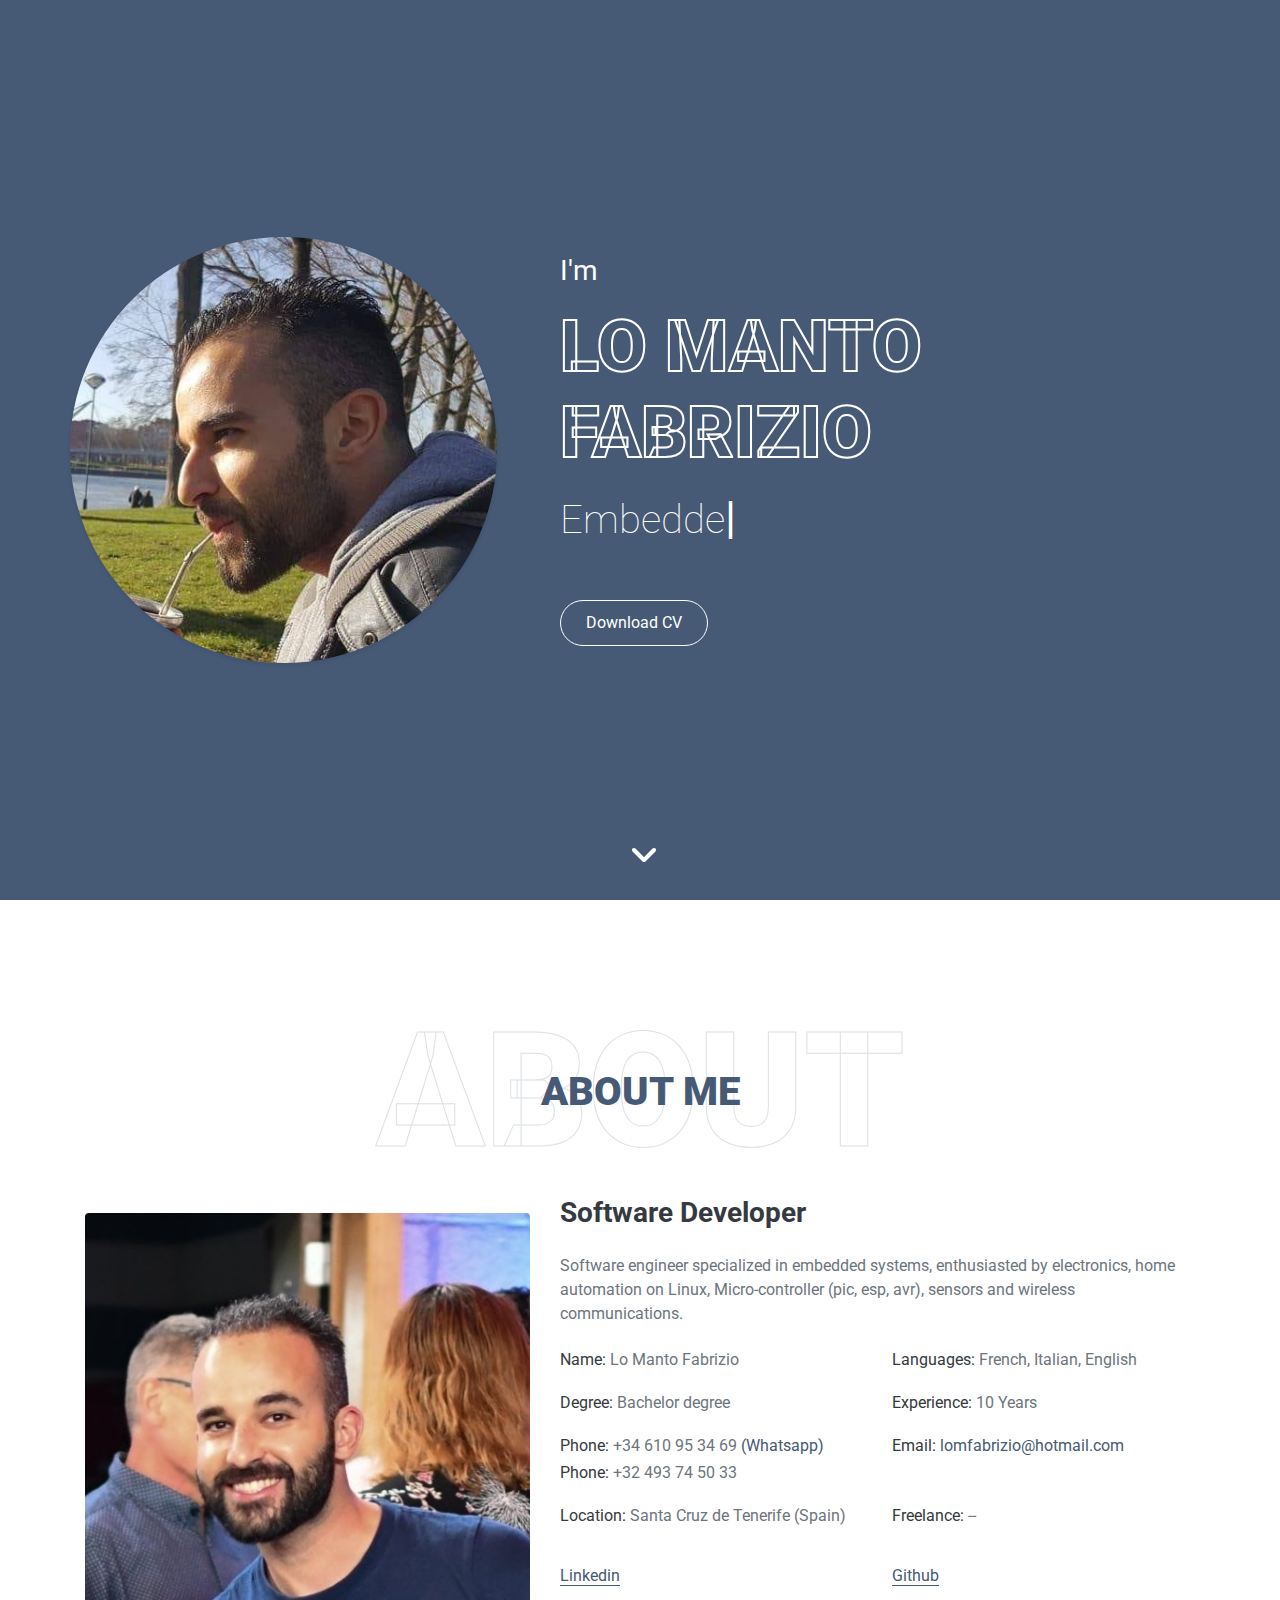
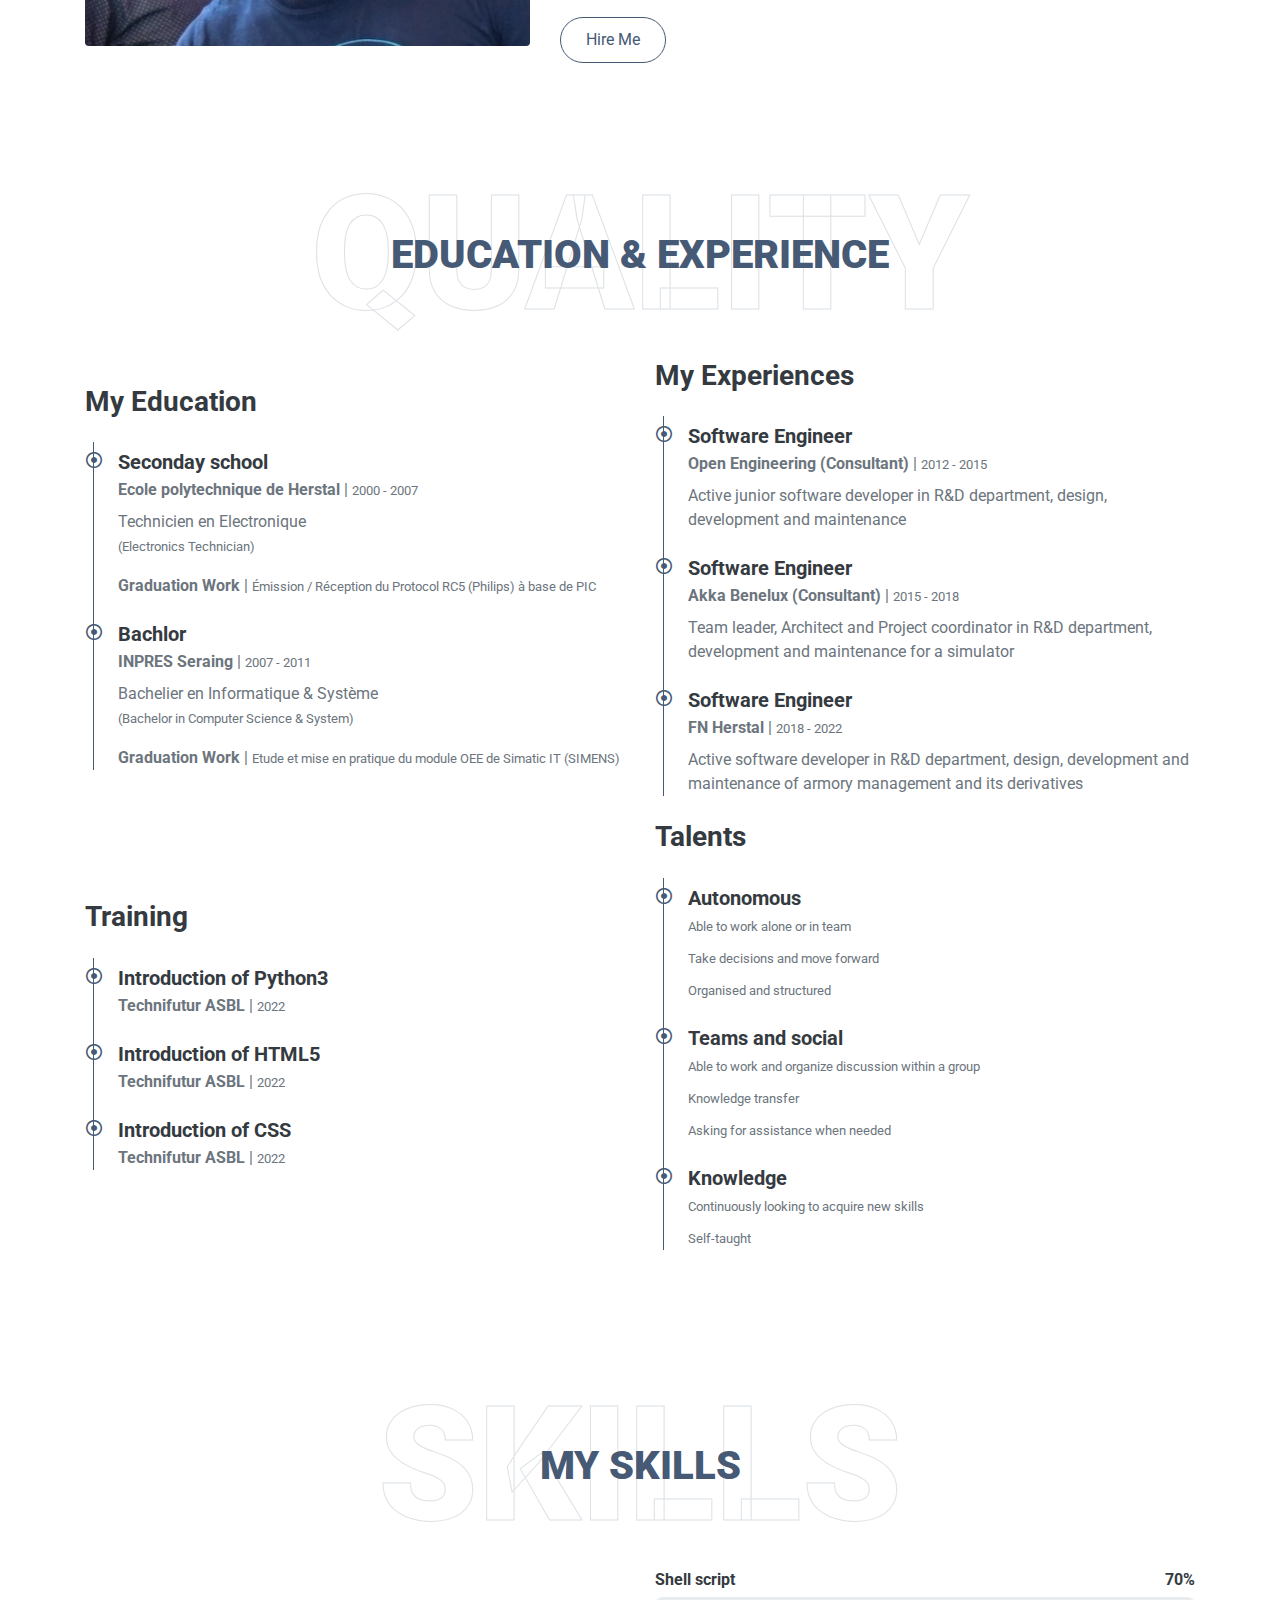
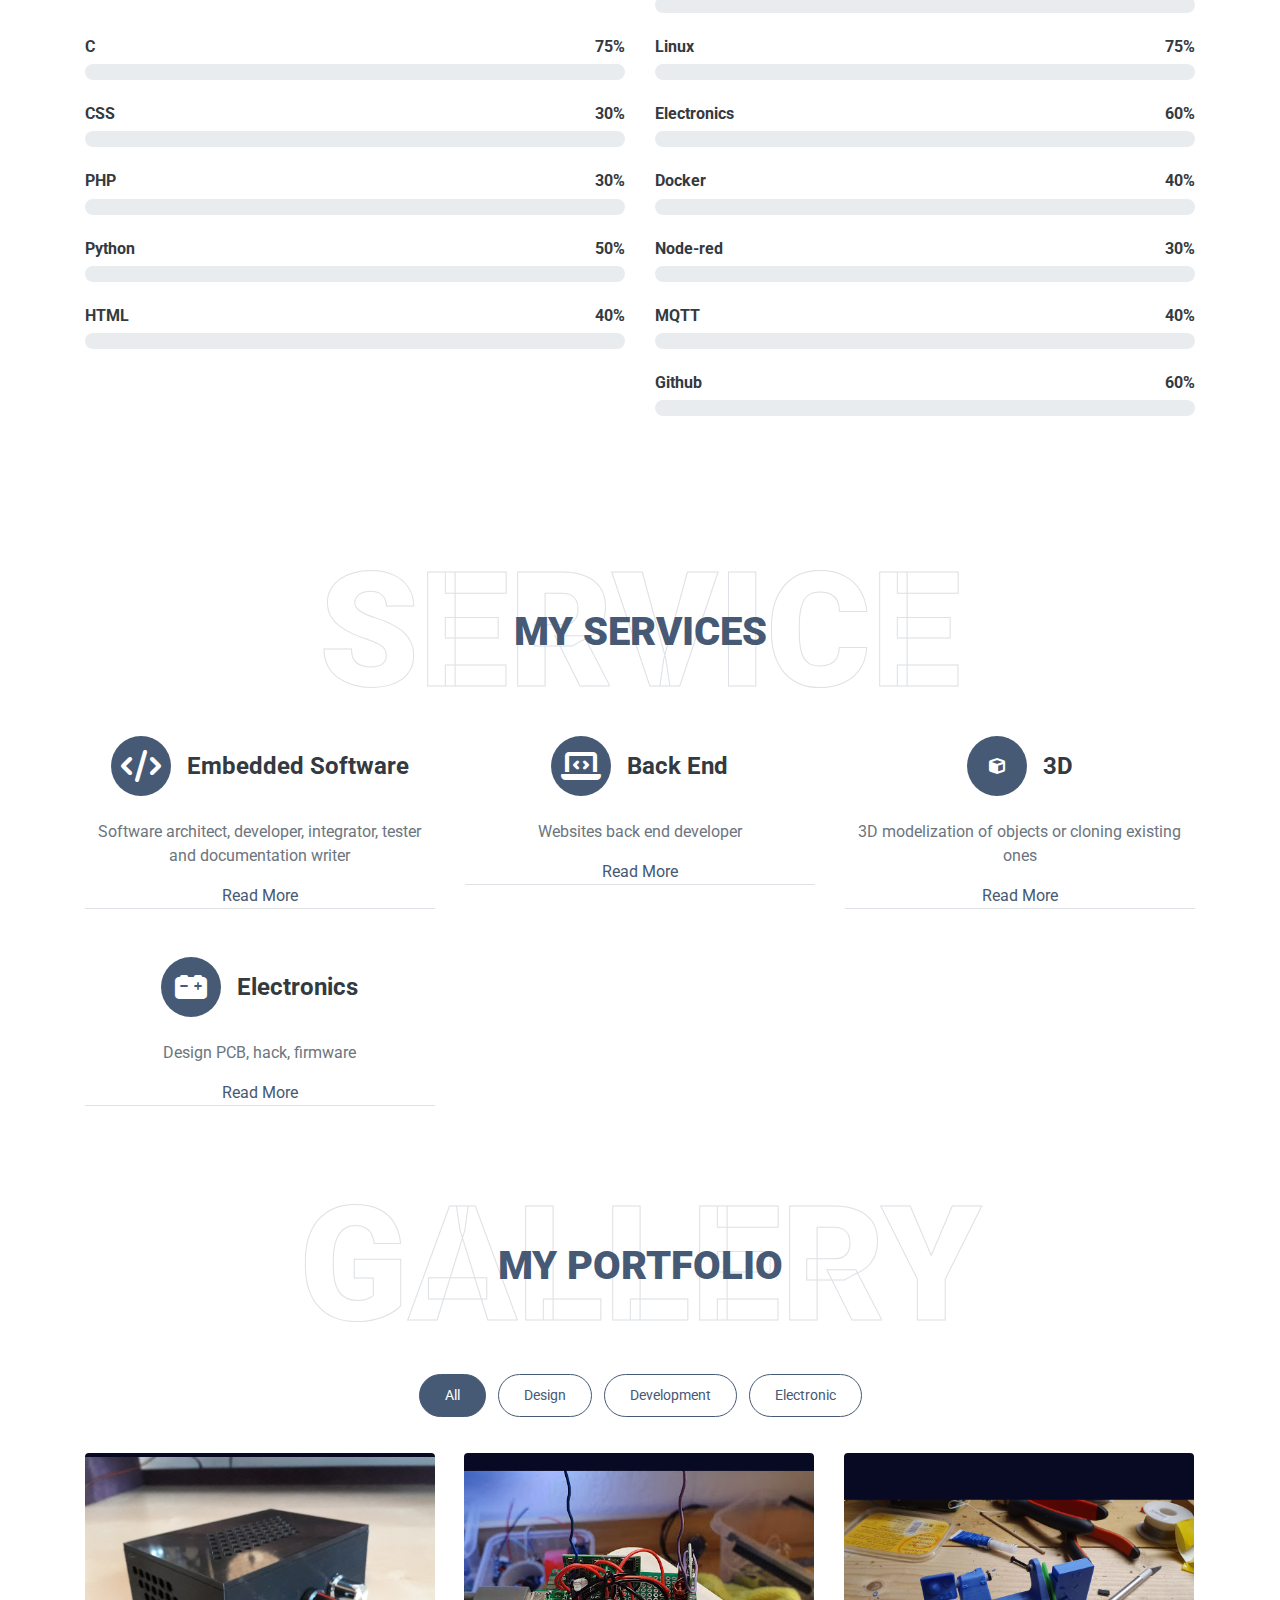
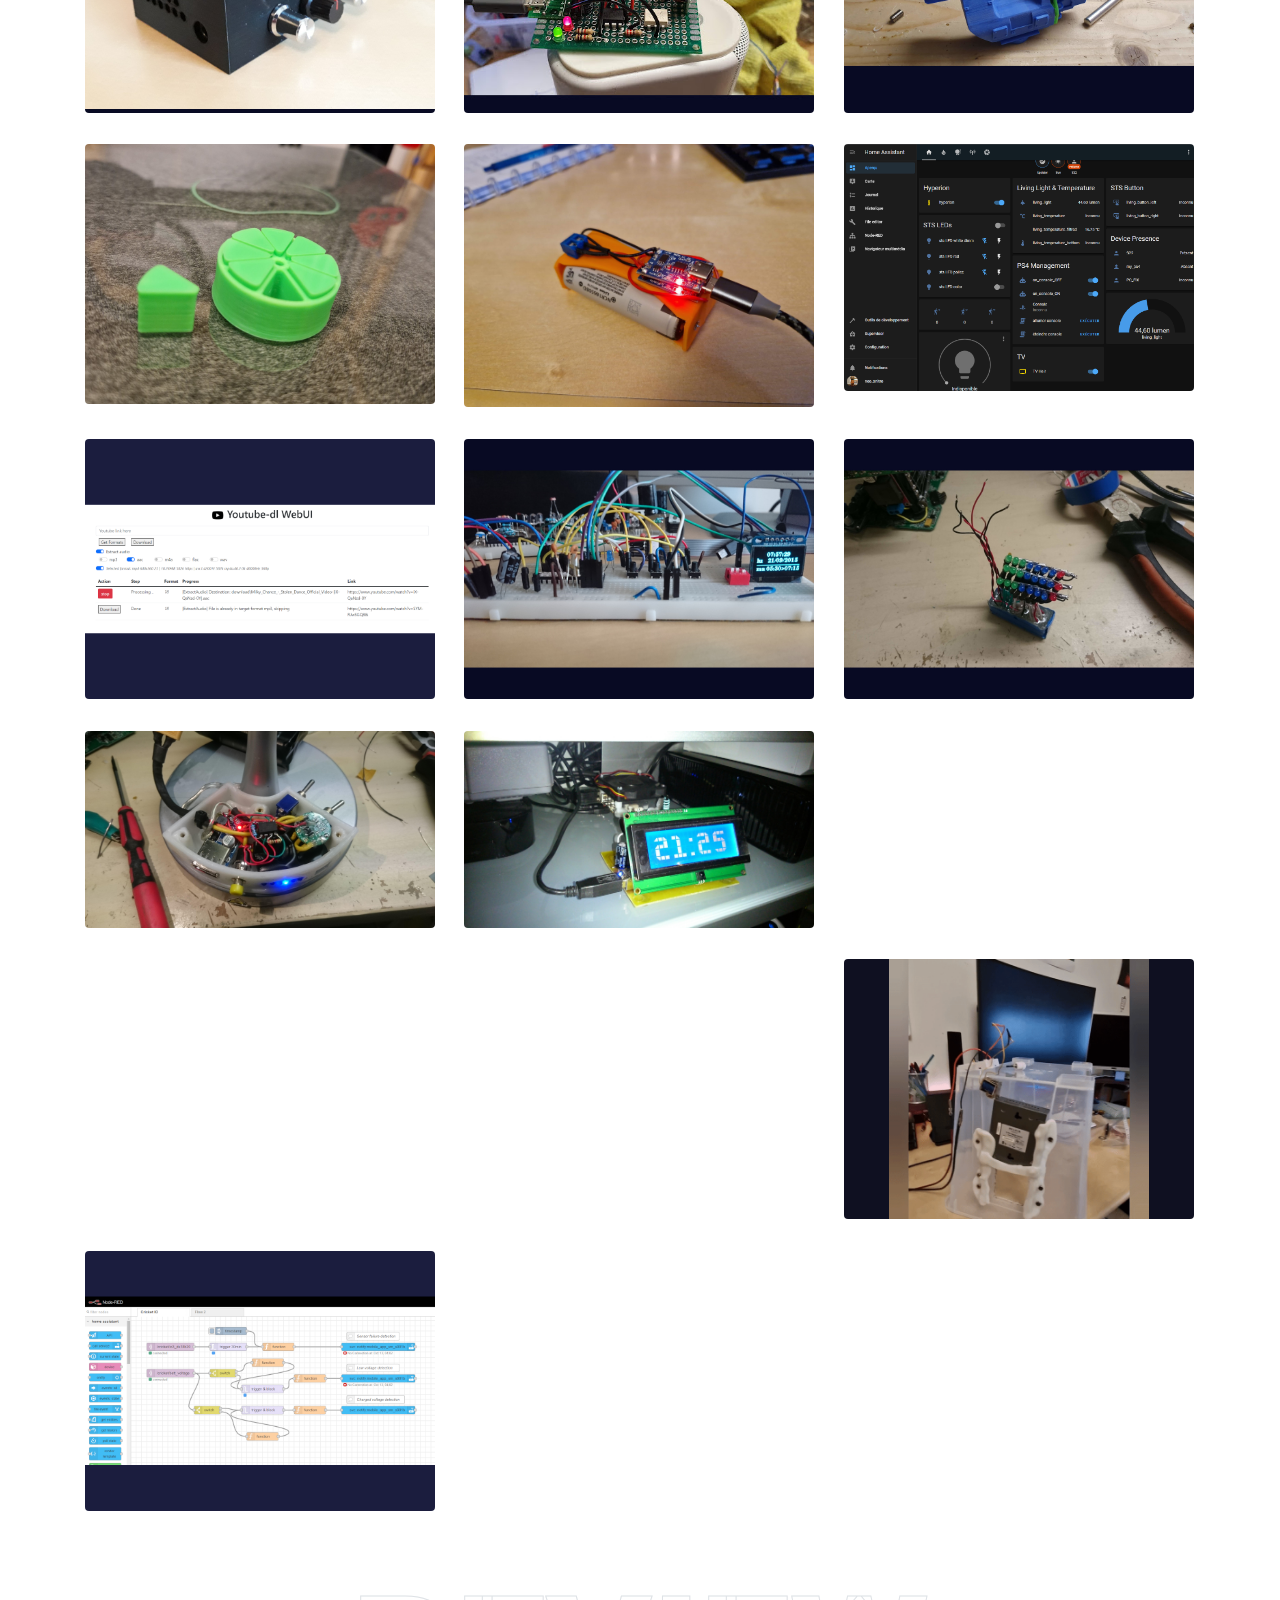
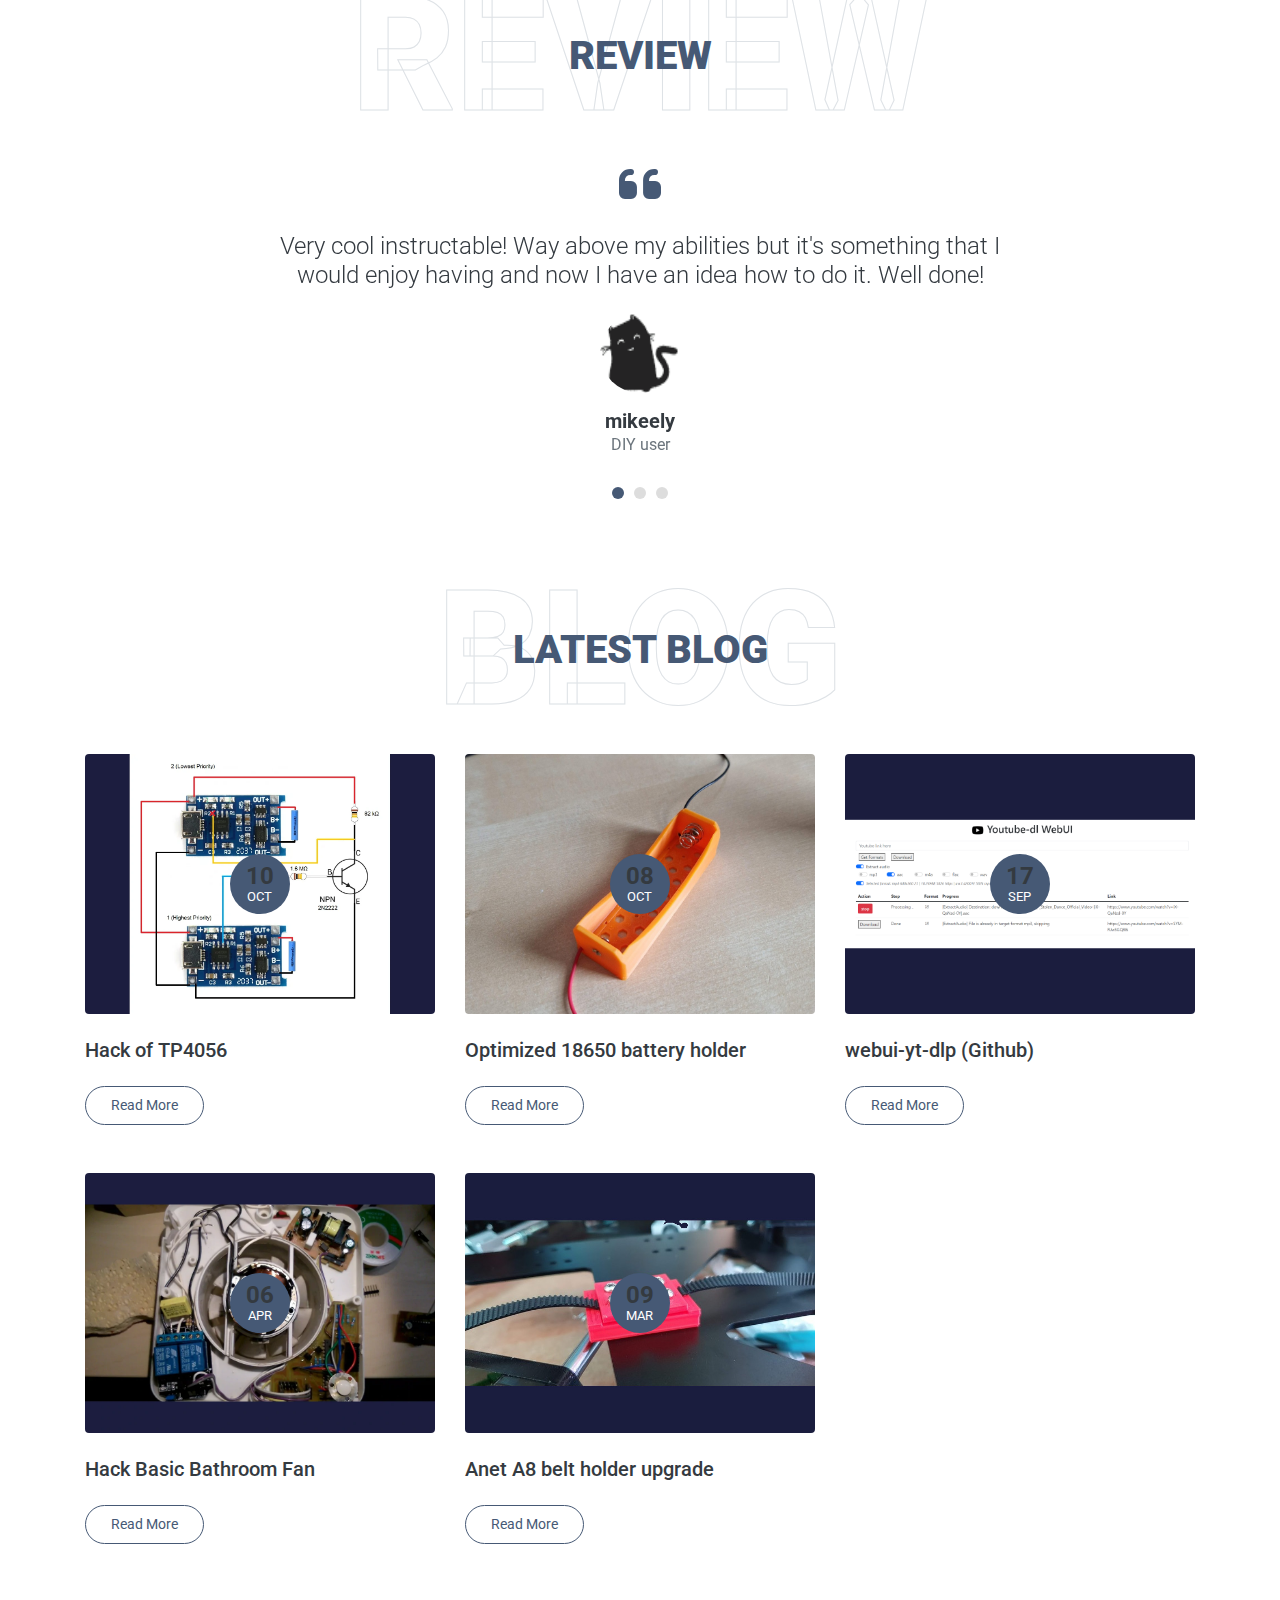
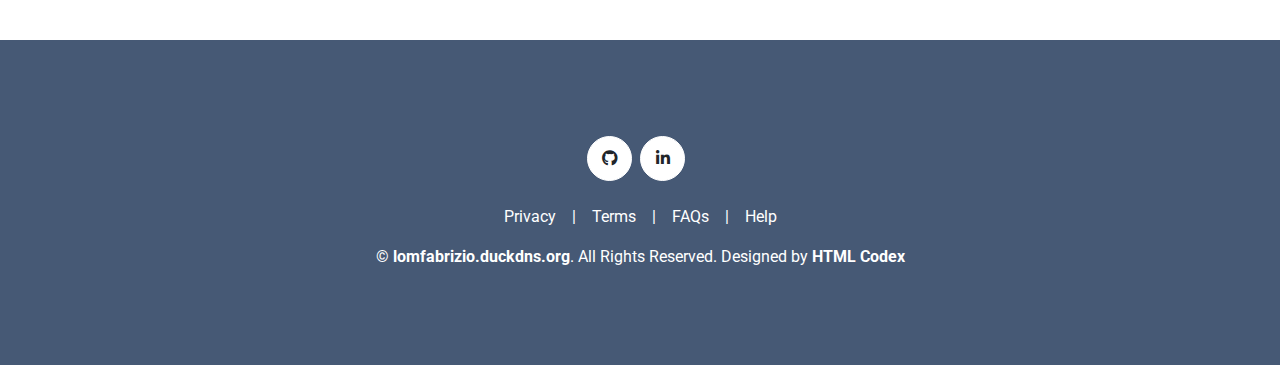
==== index.html @ 3b6d80f3 "first commit" ====
<!DOCTYPE html>
<html lang="en">

<head>
    <meta charset="utf-8">
    <title>Portfolio LMF</title>
    <meta content="width=device-width, initial-scale=1.0" name="viewport">
    <meta content="Lo Manto Fabrizio Portfolio" name="keywords">
    <meta content="Lo Manto Fabrizio Portfolio" name="description">

    <!-- Favicon -->
    <link href="img/favicon.ico" rel="icon">

    <!-- Google Web Fonts -->
    <link rel="preconnect" href="https://fonts.gstatic.com">
    <link href="https://fonts.googleapis.com/css2?family=Roboto:wght@300;400;500;700;900&display=swap" rel="stylesheet"> 

    <!-- Font Awesome -->
    <link href="https://cdnjs.cloudflare.com/ajax/libs/font-awesome/6.2.0/css/all.min.css" rel="stylesheet">

    <!-- Libraries Stylesheet -->
    <link href="lib/owlcarousel/assets/owl.carousel.min.css" rel="stylesheet">
    <link href="lib/lightbox/css/lightbox.min.css" rel="stylesheet">

    <!-- Customized Bootstrap Stylesheet -->
    <link href="css/style.css" rel="stylesheet">
</head>

<body data-spy="scroll" data-target=".navbar" data-offset="51">
    <!-- Navbar Start -->
    <nav class="navbar fixed-top shadow-sm navbar-expand-lg bg-light navbar-light py-3 py-lg-0 px-lg-5">
        <a href="index.html" class="navbar-brand ml-lg-3">
		
			<h1 class="m-0 display-5"><img src="img/icons8-profile-48.png"></h1>
<!--            <h1 class="m-0 display-5"><span class="text-primary">Free</span>Folio</h1>    -->

        </a>
        <button type="button" class="navbar-toggler" data-toggle="collapse" data-target="#navbarCollapse">
            <span class="navbar-toggler-icon"></span>
        </button>
        <div class="collapse navbar-collapse px-lg-3" id="navbarCollapse">
            <div class="navbar-nav m-auto py-0">
                <a href="#home" class="nav-item nav-link active">Home</a>
                <a href="#about" class="nav-item nav-link">About</a>
                <a href="#qualification" class="nav-item nav-link">Quality</a>
                <a href="#skill" class="nav-item nav-link">Skill</a>
                <a href="#service" class="nav-item nav-link">Service</a>
                <a href="#portfolio" class="nav-item nav-link">Portfolio</a>
                <a href="#testimonial" class="nav-item nav-link">Review</a>
                <a href="#blog" class="nav-item nav-link">Blog</a>
    <!--            <a href="#contact" class="nav-item nav-link">Contact</a> -->
            </div>
            <a href="mailto:lomfabrizio@hotmail.com?subject=I want to hire you for an amazing job :)" class="btn btn-outline-primary d-none d-lg-block">Hire Me</a>
        </div>
    </nav>
    <!-- Navbar End -->


    <!-- Video Modal Start -->
    <div class="modal fade" id="videoModal" tabindex="-1" role="dialog" aria-labelledby="exampleModalLabel" aria-hidden="true">
        <div class="modal-dialog" role="document">
            <div class="modal-content">
                <div class="modal-body">
                    <button type="button" class="close" data-dismiss="modal" aria-label="Close">
                        <span aria-hidden="true">&times;</span>
                    </button>        
                    <!-- 16:9 aspect ratio -->
                    <div class="embed-responsive embed-responsive-16by9">
                        <iframe class="embed-responsive-item" src="" id="video"  allowscriptaccess="always" allow="autoplay"></iframe>
                    </div>
                </div>
            </div>
        </div>
    </div>
    <!-- Video Modal End -->


    <!-- Header Start -->
    <div class="container-fluid bg-primary d-flex align-items-center mb-5 py-5" id="home" style="min-height: 100vh;">
        <div class="container">
            <div class="row align-items-center">
                <div class="col-lg-5 px-5 pl-lg-0 pb-5 pb-lg-0">
                    <img class="img-fluid w-100 rounded-circle shadow-sm" src="img/profile.jpg" alt="">
                </div>
                <div class="col-lg-7 text-center text-lg-left">
                    <h3 class="text-white font-weight-normal mb-3">I'm</h3>
                    <h1 class="display-3 text-uppercase text-primary mb-2" style="-webkit-text-stroke: 2px #ffffff;">Lo Manto Fabrizio</h1>
                    <h1 class="typed-text-output d-inline font-weight-lighter text-white"></h1>
                    <div class="typed-text d-none">Embedded Software Developer, Back End Developer, Geek</div>
                    <div class="d-flex align-items-center justify-content-center justify-content-lg-start pt-5">
                        <a href="doc/cv_EN_2023_jav.pdf" download class="btn btn-outline-light mr-5">Download CV</a>
                        <!--<button type="button" class="btn-play" data-toggle="modal"
                            data-src="https://www.youtube.com/watch?v=dQw4w9WgXcQ" data-target="#videoModal">
                            <span></span>
                        </button>
                        <h5 class="font-weight-normal text-white m-0 ml-4 d-none d-sm-block">Play Video</h5>
                    -->
                    </div>

                </div>
            </div>
        </div>
    </div>
    <!-- Header End -->


    
        
            
		
	

    <!-- About Start -->
    <div class="container-fluid py-5" id="about">
        <div class="container">
            <div class="position-relative d-flex align-items-center justify-content-center">
                <h1 class="display-1 text-uppercase text-white" style="-webkit-text-stroke: 1px #dee2e6;">About</h1>
                <h1 class="position-absolute text-uppercase text-primary">About Me</h1>
            </div>
            <div class="row align-items-center">
                <div class="col-lg-5 pb-4 pb-lg-0">
                    <img class="img-fluid rounded w-100" src="img/about.jpg" alt="">
                </div>
                <div class="col-lg-7">
                    <h3 class="mb-4">Software Developer</h3>
                    <p>Software engineer specialized in embedded systems, enthusiasted by electronics, home automation on Linux,
						Micro-controller (pic, esp, avr), sensors and wireless communications.</p>
                    <div class="row mb-3">
                        <div class="col-sm-6 py-2"><h6>Name: <span class="text-secondary">Lo Manto Fabrizio</span></h6></div>
                        <!--<div class="col-sm-6 py-2"><h6>Birthday: <span class="text-secondary">9 November 1986</span></h6></div>-->
                        <div class="col-sm-6 py-2"><h6>Languages: <span class="text-secondary">French, Italian, English</span></h6></div>
                        <div class="col-sm-6 py-2"><h6>Degree: <span class="text-secondary">Bachelor degree</span></h6></div>
                        <div class="col-sm-6 py-2"><h6>Experience: <span class="text-secondary">10 Years</span></h6></div>
                        <div class="col-sm-6 py-2"><h6>Phone: <span class="text-secondary">+34 610 95 34 69 
							<a class="text-decoration-none" target="_blank" href="https://wa.me/+34610953469"> (Whatsapp)</a>
																											</span></h6>
						<h6>Phone: <span class="text-secondary">+32 493 74 50 33</span></h6></div>
                        <div class="col-sm-6 py-2"><h6>Email: <span class="text-secondary"><a href="mailto:lomfabrizio@hotmail.com?subject=I want to hire you for an amazing job :)" >lomfabrizio@hotmail.com</a></span></h6></div>
                        <div class="col-sm-6 py-2"><h6>Location: <span class="text-secondary">Santa Cruz de Tenerife (Spain)</span></h6></div>
                        <div class="col-sm-6 py-2"><h6>Freelance: <span class="text-secondary">--</span></h6></div>
                    </div>
                    <div class="row mb-3">

                        <div class="col-sm-6 py-2"><h6><a class="border-bottom border-primary text-decoration-none" href="https://www.linkedin.com/in/fabrizio-lo-manto-958267a5">Linkedin</a> <span class="text-secondary"></span></h6></div>
                        <div class="col-sm-6 py-2"><h6><a class="border-bottom border-primary text-decoration-none" href="https://github.com/neoxnitro/">Github</a> <span class="text-secondary"></span></h6></div>


                    </div>
                    <a href="mailto:lomfabrizio@hotmail.com?subject=I want to hire you for an amazing job :)" class="btn btn-outline-primary mr-4">Hire Me</a>
                    <!--<a href="" class="btn btn-outline-primary">Learn More</a>-->
                </div>
            </div>
        </div>
    </div>
    <!-- About End -->


    <!-- Qualification Start -->
    <div class="container-fluid py-5" id="qualification">
        <div class="container">
            <div class="position-relative d-flex align-items-center justify-content-center">
                <h1 class="display-1 text-uppercase text-white" style="-webkit-text-stroke: 1px #dee2e6;">Quality</h1>
                <h1 class="position-absolute text-uppercase text-primary">Education & Experience</h1>
            </div>
			<div class="row align-items-center">
				<div class="col-lg-6">
					<h3 class="mb-4">My Education</h3>
					<div class="border-left border-primary pt-2 pl-4 ml-2">
						<div class="position-relative mb-4">
							<i class="far fa-dot-circle text-primary position-absolute" style="top: 2px; left: -32px;"></i>
							<h5 class="font-weight-bold mb-1">Seconday school</h5>
							<p class="mb-2"><strong>Ecole polytechnique de Herstal</strong> | <small>2000 - 2007</small></p>
							<p>Technicien en Electronique
								<br> <small>   (Electronics Technician)</small>
							<p class="mb-2"><strong>Graduation Work</strong> | <small>Émission / Réception du Protocol RC5 (Philips) à base de PIC</small></p>
						</div>
						<div class="position-relative mb-4">
							<i class="far fa-dot-circle text-primary position-absolute" style="top: 2px; left: -32px;"></i>
							<h5 class="font-weight-bold mb-1">Bachlor</h5>
							<p class="mb-2"><strong>INPRES Seraing</strong> | <small>2007 - 2011</small></p>
							<p> Bachelier en Informatique & Système<br> <small>   (Bachelor in Computer Science & System)</small>
							<p class="mb-2"><strong>Graduation Work</strong> | <small>Etude et mise en pratique du module OEE de Simatic IT (SIMENS)</small></p>
						</div>
						
					</div>
				</div>
				<div class="col-lg-6">
					<h3 class="mb-4">My Experiences</h3>
					<div class="border-left border-primary pt-2 pl-4 ml-2">
						
						<div class="position-relative mb-4">
							<i class="far fa-dot-circle text-primary position-absolute" style="top: 2px; left: -32px;"></i>
							<h5 class="font-weight-bold mb-1">Software Engineer</h5>
							<p class="mb-2"><strong>Open Engineering (Consultant)</strong> | <small>2012 - 2015</small></p>
							<p>Active junior software developer in R&D department, design, development and maintenance</p>
						</div>
						<div class="position-relative mb-4">
							<i class="far fa-dot-circle text-primary position-absolute" style="top: 2px; left: -32px;"></i>
							<h5 class="font-weight-bold mb-1">Software Engineer</h5>
							<p class="mb-2"><strong>Akka Benelux (Consultant)</strong> | <small>2015 - 2018</small></p>
							<p>Team leader, Architect and Project coordinator in R&D department, development and maintenance for a simulator</p>
						</div>
						<div class="position-relative mb-4">
							<i class="far fa-dot-circle text-primary position-absolute" style="top: 2px; left: -32px;"></i>
							<h5 class="font-weight-bold mb-1">Software Engineer</h5>
							<p class="mb-2"><strong>FN Herstal</strong> | <small>2018 - 2022</small></p>
							<p>Active software developer in R&D department, design, development and maintenance of armory management and its derivatives</p>
						</div>
	
					</div>
				</div>

				<div class="col-lg-6">
					<h3 class="mb-4">Training</h3>
					<div class="border-left border-primary pt-2 pl-4 ml-2">
						<div class="position-relative mb-4">
							<i class="far fa-dot-circle text-primary position-absolute" style="top: 2px; left: -32px;"></i>
							<h5 class="font-weight-bold mb-1">Introduction of Python3</h5>
							<p class="mb-2"><strong>Technifutur ASBL</strong> | <small>2022</small></p>
						</div>
					
						<div class="position-relative mb-4">
							<i class="far fa-dot-circle text-primary position-absolute" style="top: 2px; left: -32px;"></i>
							<h5 class="font-weight-bold mb-1">Introduction of HTML5 </h5>
							<p class="mb-2"><strong>Technifutur ASBL</strong> | <small>2022</small></p>
						</div>
					
						<div class="position-relative mb-4">
							<i class="far fa-dot-circle text-primary position-absolute" style="top: 2px; left: -32px;"></i>
							<h5 class="font-weight-bold mb-1">Introduction of CSS</h5>
							<p class="mb-2"><strong>Technifutur ASBL</strong> | <small>2022</small></p>
						</div>
					</div>
				</div>

				<div class="col-lg-6">
					<h3 class="mb-4">Talents</h3>
					<div class="border-left border-primary pt-2 pl-4 ml-2">
						<div class="position-relative mb-4">
							<i class="far fa-dot-circle text-primary position-absolute" style="top: 2px; left: -32px;"></i>
							<h5 class="font-weight-bold mb-1">Autonomous</h5>
							<p class="mb-2"><small>Able to work alone or in team</small></p>
							<p class="mb-2"><small>Take decisions and move forward</small></p>
							<p class="mb-2"><small>Organised and structured</small></p>
							<p class="mb-2"><small></small></p>
						</div>
					
						<div class="position-relative mb-4">
							<i class="far fa-dot-circle text-primary position-absolute" style="top: 2px; left: -32px;"></i>
							<h5 class="font-weight-bold mb-1">Teams and social</h5>
							<p class="mb-2"><small>Able to work and organize discussion within a group</small></p>
							<p class="mb-2"><small>Knowledge transfer</small></p>
							<p class="mb-2"><small>Asking for assistance when needed</small></p>
						</div>
					
					
						<div class="position-relative mb-4">
							<i class="far fa-dot-circle text-primary position-absolute" style="top: 2px; left: -32px;"></i>
							<h5 class="font-weight-bold mb-1">Knowledge</h5>
							<p class="mb-2"><small>Continuously looking to acquire new skills</small></p>
							<p class="mb-2"><small>Self-taught</small></p>
						</div>
					</div>
				</div>
			</div>
			
		</div>
	</div>
	</div>
    <!-- Qualification End -->


    <!-- Skill Start -->
    <div class="container-fluid py-5" id="skill">
        <div class="container">
            <div class="position-relative d-flex align-items-center justify-content-center">
                <h1 class="display-1 text-uppercase text-white" style="-webkit-text-stroke: 1px #dee2e6;">Skills</h1>
                <h1 class="position-absolute text-uppercase text-primary">My Skills</h1>
            </div>
            <div class="row align-items-center">
                <div class="col-md-6">
                    <div class="skill mb-4">
                        <div class="d-flex justify-content-between">
                            <h6 class="font-weight-bold">C</h6>
                            <h6 class="font-weight-bold">75%</h6>
                        </div>
                        <div class="progress">
                            <div class="progress-bar bg-primary" role="progressbar" aria-valuenow="75" aria-valuemin="0" aria-valuemax="100"></div>
                        </div>
                    </div>
                    <div class="skill mb-4">
                        <div class="d-flex justify-content-between">
                            <h6 class="font-weight-bold">CSS</h6>
                            <h6 class="font-weight-bold">30%</h6>
                        </div>
                        <div class="progress">
                            <div class="progress-bar bg-warning" role="progressbar" aria-valuenow="30" aria-valuemin="0" aria-valuemax="100"></div>
                        </div>
                    </div>
                    <div class="skill mb-4">
                        <div class="d-flex justify-content-between">
                            <h6 class="font-weight-bold">PHP</h6>
                            <h6 class="font-weight-bold">30%</h6>
                        </div>
                        <div class="progress">
                            <div class="progress-bar bg-danger" role="progressbar" aria-valuenow="30" aria-valuemin="0" aria-valuemax="100"></div>
                        </div>
                    </div>



                    <div class="skill mb-4">
                        <div class="d-flex justify-content-between">
                            <h6 class="font-weight-bold">Python</h6>
                            <h6 class="font-weight-bold">50%</h6>
                        </div>
                        <div class="progress">
                            <div class="progress-bar bg-danger" role="progressbar" aria-valuenow="50" aria-valuemin="0" aria-valuemax="100"></div>
                        </div>
                    </div>
                    <div class="skill mb-4">
                        <div class="d-flex justify-content-between">
                            <h6 class="font-weight-bold">HTML</h6>
                            <h6 class="font-weight-bold">40%</h6>
                        </div>
                        <div class="progress">
                            <div class="progress-bar bg-dark" role="progressbar" aria-valuenow="40" aria-valuemin="0" aria-valuemax="100"></div>
                        </div>
                    </div>




                </div>
                <div class="col-md-6">

                    <div class="skill mb-4">
                        <div class="d-flex justify-content-between">
                            <h6 class="font-weight-bold">Shell script</h6>
                            <h6 class="font-weight-bold">70%</h6>
                        </div>
                        <div class="progress">
                            <div class="progress-bar bg-info" role="progressbar" aria-valuenow="70" aria-valuemin="0" aria-valuemax="100"></div>
                        </div>
                    </div>

					<div class="skill mb-4">
                        <div class="d-flex justify-content-between">
                            <h6 class="font-weight-bold">Linux</h6>
                            <h6 class="font-weight-bold">75%</h6>
                        </div>
                        <div class="progress">
                            <div class="progress-bar bg-info" role="progressbar" aria-valuenow="75" aria-valuemin="0" aria-valuemax="100"></div>
                        </div>
                    </div>
					<div class="skill mb-4">
                        <div class="d-flex justify-content-between">
                            <h6 class="font-weight-bold">Electronics</h6>
                            <h6 class="font-weight-bold">60%</h6>
                        </div>
                        <div class="progress">
                            <div class="progress-bar bg-info" role="progressbar" aria-valuenow="70" aria-valuemin="0" aria-valuemax="100"></div>
                        </div>
                    </div>

					<div class="skill mb-4">
                        <div class="d-flex justify-content-between">
                            <h6 class="font-weight-bold">Docker</h6>
                            <h6 class="font-weight-bold">40%</h6>
                        </div>
                        <div class="progress">
                            <div class="progress-bar bg-info" role="progressbar" aria-valuenow="40" aria-valuemin="0" aria-valuemax="100"></div>
                        </div>
                    </div>

                    <div class="skill mb-4">
                        <div class="d-flex justify-content-between">
                            <h6 class="font-weight-bold">Node-red</h6>
                            <h6 class="font-weight-bold">30%</h6>
                        </div>
                        <div class="progress">
                            <div class="progress-bar bg-info" role="progressbar" aria-valuenow="30" aria-valuemin="0" aria-valuemax="100"></div>
                        </div>
                    </div>

                    <div class="skill mb-4">
                        <div class="d-flex justify-content-between">
                            <h6 class="font-weight-bold">MQTT</h6>
                            <h6 class="font-weight-bold">40%</h6>
                        </div>
                        <div class="progress">
                            <div class="progress-bar bg-info" role="progressbar" aria-valuenow="40" aria-valuemin="0" aria-valuemax="100"></div>
                        </div>
                    </div>

                    <div class="skill mb-4">
                        <div class="d-flex justify-content-between">
                            <h6 class="font-weight-bold">Github</h6>
                            <h6 class="font-weight-bold">60%</h6>
                        </div>
                        <div class="progress">
                            <div class="progress-bar bg-info" role="progressbar" aria-valuenow="60" aria-valuemin="0" aria-valuemax="100"></div>
                        </div>
                    </div>


                </div>
            </div>
        </div>
    </div>
    <!-- Skill End -->


    <!-- Services Start -->
    <div class="container-fluid pt-5" id="service">
        <div class="container">
            <div class="position-relative d-flex align-items-center justify-content-center">
                <h1 class="display-1 text-uppercase text-white" style="-webkit-text-stroke: 1px #dee2e6;">Service</h1>
                <h1 class="position-absolute text-uppercase text-primary">My Services</h1>
            </div>
            <div class="row pb-3">
                <div class="col-lg-4 col-md-6 text-center mb-5">
                    <div class="d-flex align-items-center justify-content-center mb-4">
                        <i class="fa fa-2x fa-code service-icon bg-primary text-white mr-3"></i>
                        <h4 class="font-weight-bold m-0">Embedded Software</h4>
                    </div>
                    <p>Software architect, developer, integrator, tester and documentation writer</p>

                    <div class="navbar-nav">
                        <a class="border-bottom  text-decoration-none" href="#blog">Read More</a>
                    </div>
                </div>
                <div class="col-lg-4 col-md-6 text-center mb-5">
                    <div class="d-flex align-items-center justify-content-center mb-4">
                        <i class="fa fa-2x fa-laptop-code service-icon bg-primary text-white mr-3"></i>
                        <h4 class="font-weight-bold m-0">Back End</h4>
                    </div>
                    <p>Websites back end developer</p>
                    <div class="navbar-nav">
                        <a class="border-bottom  text-decoration-none" href="#blog">Read More</a>
                    </div>
                </div>
                <div class="col-lg-4 col-md-6 text-center mb-5">
                    <div class="d-flex align-items-center justify-content-center mb-4">
                        <i class="fa-solid fa-cube service-icon bg-primary text-white mr-3"></i>
                        <h4 class="font-weight-bold m-0">3D</h4>
                    </div>
                    <p>3D modelization of objects or cloning existing ones</p>
                    <div class="navbar-nav">
                        <a class="border-bottom  text-decoration-none" href="#blog">Read More</a>
                    </div>
                </div>


                <div class="col-lg-4 col-md-6 text-center mb-5">
                    <div class="d-flex align-items-center justify-content-center mb-4">
                        <i class="fa-2x fas fa-car-battery service-icon bg-primary text-white mr-3"></i>
                        <h4 class="font-weight-bold m-0">Electronics</h4>
                    </div>
                    <p>Design PCB, hack, firmware</p>
                    <div class="navbar-nav">
                        <a class="border-bottom  text-decoration-none" href="#blog">Read More</a>
                    </div>
                </div>
                
            </div>
        </div>
    </div>
    <!-- Services End -->


    <!-- Portfolio Start -->
    <div class="container-fluid pt-8 pb-3" id="portfolio">
        <div class="container">
            <div class="position-relative d-flex align-items-center justify-content-center">
                <h1 class="display-1 text-uppercase text-white" style="-webkit-text-stroke: 1px #dee2e6;">Gallery</h1>
                <h1 class="position-absolute text-uppercase text-primary">My Portfolio</h1>
            </div>
            <div class="row">
                <div class="col-12 text-center mb-2">
                    <ul class="list-inline mb-4" id="portfolio-flters">
                        <li class="btn btn-sm btn-outline-primary m-1 active"  data-filter="*">All</li>
                        <li class="btn btn-sm btn-outline-primary m-1" data-filter=".3d">Design</li>
                        <li class="btn btn-sm btn-outline-primary m-1" data-filter=".soft">Development</li>
                        <li class="btn btn-sm btn-outline-primary m-1" data-filter=".elec">Electronic</li>
                    </ul>
                </div>
            </div>
            <div class="row portfolio-container">


                <div class="col-lg-4 col-md-6 mb-4 portfolio-item 3d">
                    <div class="position-relative overflow-hidden mb-2">
                        <img class="img-fluid rounded w-100" src="img/3d_1.jpg" alt="">
                        <div class="portfolio-btn bg-primary d-flex align-items-center justify-content-center">
                            <a href="img/3d_1.jpg" data-lightbox="portfolio">
                                <i class="fa fa-plus text-white" style="font-size: 60px;"></i>
                            </a>
                        </div>
                    </div>
                </div>

                <div class="col-lg-4 col-md-6 mb-4 portfolio-item elec soft">
                    <div class="position-relative overflow-hidden mb-2">
                        <img class="img-fluid rounded w-100" src="img/elec_2.jpg" alt="">
                        <div class="portfolio-btn bg-primary d-flex align-items-center justify-content-center">
                            <a href="img/elec_2.jpg" data-lightbox="portfolio">
                                <i class="fa fa-plus text-white" style="font-size: 60px;"></i>
                            </a>
                        </div>
                    </div>
                </div>


                <div class="col-lg-4 col-md-6 mb-4 portfolio-item 3d">
                    <div class="position-relative overflow-hidden mb-2">
                        <img class="img-fluid rounded w-100" src="img/3d_5.jpg" alt="">
                        <div class="portfolio-btn bg-primary d-flex align-items-center justify-content-center">
                            <a href="img/3d_5.jpg" data-lightbox="portfolio">
                                <i class="fa fa-plus text-white" style="font-size: 60px;"></i>
                            </a>
                        </div>
                    </div>
                </div>


                <div class="col-lg-4 col-md-6 mb-4 portfolio-item 3d">
                    <div class="position-relative overflow-hidden mb-2">
                        <img class="img-fluid rounded w-100" src="img/3d_2.jpg" alt="">
                        <div class="portfolio-btn bg-primary d-flex align-items-center justify-content-center">
                            <a href="img/3d_2.jpg" data-lightbox="portfolio">
                                <i class="fa fa-plus text-white" style="font-size: 60px;"></i>
                            </a>
                        </div>
                    </div>
                </div>


                <div class="col-lg-4 col-md-6 mb-4 portfolio-item elec 3d">
                    <div class="position-relative overflow-hidden mb-2">
                        <img class="img-fluid rounded w-100" src="img/elec_1.jpg" alt="">
                        <div class="portfolio-btn bg-primary d-flex align-items-center justify-content-center">
                            <a href="img/elec_1.jpg" data-lightbox="portfolio">
                                <i class="fa fa-plus text-white" style="font-size: 60px;"></i>
                            </a>
                        </div>
                    </div>
                </div>

                <div class="col-lg-4 col-md-6 mb-4 portfolio-item soft">
                    <div class="position-relative overflow-hidden mb-2">
                        <img class="img-fluid rounded w-100" src="img/soft_2.PNG" alt="">
                        <div class="portfolio-btn bg-primary d-flex align-items-center justify-content-center">
                            <a href="img/soft_2.PNG" data-lightbox="portfolio">
                                <i class="fa fa-plus text-white" style="font-size: 60px;"></i>
                            </a>
                        </div>
                    </div>
                </div>

                <div class="col-lg-4 col-md-6 mb-4 portfolio-item soft">
                    <div class="position-relative overflow-hidden mb-2">
                        <img class="img-fluid rounded w-100" src="img/soft_1_.png" alt="">
                        <div class="portfolio-btn bg-primary d-flex align-items-center justify-content-center">
                            <a href="img/soft_1.png" data-lightbox="portfolio">
                                <i class="fa fa-plus text-white" style="font-size: 60px;"></i>
                            </a>
                        </div>
                    </div>
                </div>

                <div class="col-lg-4 col-md-6 mb-4 portfolio-item elec soft">
                    <div class="position-relative overflow-hidden mb-2">
                        <img class="img-fluid rounded w-100" src="img/elec_7_.JPG" alt="">
                        <div class="portfolio-btn bg-primary d-flex align-items-center justify-content-center">
                            <a href="img/elec_7.JPG" data-lightbox="portfolio">
                                <i class="fa fa-plus text-white" style="font-size: 60px;"></i>
                            </a>
                        </div>
                    </div>
                </div>

                <div class="col-lg-4 col-md-6 mb-4 portfolio-item elec soft">
                    <div class="position-relative overflow-hidden mb-2">
                        <img class="img-fluid rounded w-100" src="img/elec_8_.JPG" alt="">
                        <div class="portfolio-btn bg-primary d-flex align-items-center justify-content-center">
                            <a href="img/elec_8.JPG" data-lightbox="portfolio">
                                <i class="fa fa-plus text-white" style="font-size: 60px;"></i>
                            </a>
                        </div>
                    </div>
                </div>

                <div class="col-lg-4 col-md-6 mb-4 portfolio-item elec soft">
                    <div class="position-relative overflow-hidden mb-2">
                        <img class="img-fluid rounded w-100" src="img/elec_3.JPG" alt="">
                        <div class="portfolio-btn bg-primary d-flex align-items-center justify-content-center">
                            <a href="img/elec_3.JPG" data-lightbox="portfolio">
                                <i class="fa fa-plus text-white" style="font-size: 60px;"></i>
                            </a>
                        </div>
                    </div>
                </div>

                <div class="col-lg-4 col-md-6 mb-4 portfolio-item elec soft">
                    <div class="position-relative overflow-hidden mb-2">
                        <img class="img-fluid rounded w-100" src="img/elec_4.JPG" alt="">
                        <div class="portfolio-btn bg-primary d-flex align-items-center justify-content-center">
                            <a href="img/elec_4.JPG" data-lightbox="portfolio">
                                <i class="fa fa-plus text-white" style="font-size: 60px;"></i>
                            </a>
                        </div>
                    </div>
                </div>



                <div class="col-lg-4 col-md-6 mb-4 portfolio-item 3d">
                    <div class="position-relative overflow-hidden mb-2">
                        <img class="img-fluid rounded w-100" src="img/3d_4.gif" alt="">
                        <div class="portfolio-btn bg-primary d-flex align-items-center justify-content-center">
                            <a href="img/3d_4.gif" data-lightbox="portfolio">
                                <i class="fa fa-plus text-white" style="font-size: 60px;"></i>
                            </a>
                        </div>
                    </div>
                </div>

                <div class="col-lg-4 col-md-6 mb-4 portfolio-item elec soft">
                    <div class="position-relative overflow-hidden mb-2">
                        <img class="img-fluid rounded w-100" src="img/elec_6_.gif" alt="">
                        <div class="portfolio-btn bg-primary d-flex align-items-center justify-content-center">
                            <a href="img/elec_6.gif" data-lightbox="portfolio">
                                <i class="fa fa-plus text-white" style="font-size: 60px;"></i>
                            </a>
                        </div>
                    </div>
                </div>

                <div class="col-lg-4 col-md-6 mb-4 portfolio-item elec">
                    <div class="position-relative overflow-hidden mb-2">
                        <img class="img-fluid rounded w-100" src="img/elec_5.gif" alt="">
                        <div class="portfolio-btn bg-primary d-flex align-items-center justify-content-center">
                            <a href="img/elec_5.gif" data-lightbox="portfolio">
                                <i class="fa fa-plus text-white" style="font-size: 60px;"></i>
                            </a>
                        </div>
                    </div>
                </div>

                <div class="col-lg-4 col-md-6 mb-4 portfolio-item elec">
                    <div class="position-relative overflow-hidden mb-2">
                        <img class="img-fluid rounded w-100" src="img/elec_7_.gif" alt="">
                        <div class="portfolio-btn bg-primary d-flex align-items-center justify-content-center">
                            <a href="img/elec_7.gif" data-lightbox="portfolio">
                                <i class="fa fa-plus text-white" style="font-size: 60px;"></i>
                            </a>
                        </div>
                    </div>
                </div>

                <div class="col-lg-4 col-md-6 mb-4 portfolio-item soft">
                    <div class="position-relative overflow-hidden mb-2">
                        <img class="img-fluid rounded w-100" src="img/node_red_cricker.PNG" alt="">
                        <div class="portfolio-btn bg-primary d-flex align-items-center justify-content-center">
                            <a href="img/node_red_cricker.PNG" data-lightbox="portfolio">
                                <i class="fa fa-plus text-white" style="font-size: 60px;"></i>
                            </a>
                        </div>
                    </div>
                </div>


            </div>
        </div>
    </div>
    <!-- Portfolio End -->


    <!-- Testimonial Start -->
    <div class="container-fluid py-8" id="testimonial">
        <div class="container">
            <div class="position-relative d-flex align-items-center justify-content-center">
                <h1 class="display-1 text-uppercase text-white" style="-webkit-text-stroke: 1px #dee2e6;">Review</h1>
                <h1 class="position-absolute text-uppercase text-primary">Review</h1>
            </div>
            <div class="row justify-content-center">
                <div class="col-lg-8">
                    <div class="owl-carousel testimonial-carousel">
                        <div class="text-center">
                            <i class="fa fa-3x fa-quote-left text-primary mb-4"></i>
                            <h4 class="font-weight-light mb-4">Very cool instructable! Way above my abilities but it's something that I would enjoy having and now I have an idea how to do it. Well done!</h4>
                            <img class="img-fluid rounded-circle mx-auto mb-3" src="img/loadcat.gif" style="width: 80px; height: 80px;">
                            <h5 class="font-weight-bold m-0">mikeely</h5>
                            <span>DIY user</span>
                        </div>
                        <div class="text-center">
                            <i class="fa fa-3x fa-quote-left text-primary mb-4"></i>
                            <h4 class="font-weight-light mb-4">This is awesome! I love simplifying my life with things like this.</h4>
                            <img class="img-fluid rounded-circle mx-auto mb-3" src="img/loadcat.gif" style="width: 80px; height: 80px;">
                            <h5 class="font-weight-bold m-0">tomatoskins</h5>
                            <span>DIY user</span>
                        </div>
                        <div class="text-center">
                            <i class="fa fa-3x fa-quote-left text-primary mb-4"></i>
                            <h4 class="font-weight-light mb-4">Great project and documentation! Love the led status light.</h4>
                            <img class="img-fluid rounded-circle mx-auto mb-3" src="img/loadcat.gif" style="width: 80px; height: 80px;">
                            <h5 class="font-weight-bold m-0">RoboPandaPDX </h5>
                            <span>DIY user</span>
                        </div>
                    </div>
                </div>
            </div>
        </div>
    </div>
    <!-- Testimonial End -->


    <!-- Blog Start -->
    <div class="container-fluid pt-5" id="blog">
        <div class="container">
            <div class="position-relative d-flex align-items-center justify-content-center">
                <h1 class="display-1 text-uppercase text-white" style="-webkit-text-stroke: 1px #dee2e6;">Blog</h1>
                <h1 class="position-absolute text-uppercase text-primary">Latest Blog</h1>
            </div>
            <div class="row">
                <div class="col-lg-4 mb-5">
                    <div class="position-relative mb-4">
                        <img class="img-fluid rounded w-100" src="img/FPHXWRXL91CWWHE.webp" alt="">
                        <div class="blog-date">
                            <h4 class="font-weight-bold mb-n1">10</h4>
                            <small class="text-white text-uppercase">Oct</small>
                        </div>
                    </div>
                    <h5 class="font-weight-medium mb-4">Hack of TP4056</h5>
                    <a class="btn btn-sm btn-outline-primary py-2" href="https://www.instructables.com/PrioritizeSequential-Li-Ion-Battery-Charger-With-T/">Read More</a>
                </div>



                <div class="col-lg-4 mb-5">
                    <div class="position-relative mb-4">
                        <img class="img-fluid rounded w-100" src="img/large_display_29bd73ae-ff21-43fa-a30c-005e8ee12d14.jpg" alt="">
                        <div class="blog-date">
                            <h4 class="font-weight-bold mb-n1">08</h4>
                            <small class="text-white text-uppercase">Oct</small>
                        </div>
                    </div>
                    <h5 class="font-weight-medium mb-4">Optimized 18650 battery holder</h5>
                    <a class="btn btn-sm btn-outline-primary py-2" href="https://www.thingiverse.com/thing:5554408">Read More</a>
                </div>

                <div class="col-lg-4 mb-5">
                    <div class="position-relative mb-4">
                        <img class="img-fluid rounded w-100" src="img/soft_1_.png" alt="">
                        <div class="blog-date">
                            <h4 class="font-weight-bold mb-n1">17</h4>
                            <small class="text-white text-uppercase">Sep</small>
                        </div>
                    </div>
                    <h5 class="font-weight-medium mb-4">webui-yt-dlp (Github)</h5>
                    <a class="btn btn-sm btn-outline-primary py-2" href="https://github.com/neoxnitro/webui-yt-dlp">Read More</a>
                </div>

                <div class="col-lg-4 mb-5">
                    <div class="position-relative mb-4">
                        <img class="img-fluid rounded w-100" src="img/FW0FZQAI85QPOQP.webp" alt="">
                        <div class="blog-date">
                            <h4 class="font-weight-bold mb-n1">06</h4>
                            <small class="text-white text-uppercase">Apr</small>
                        </div>
                    </div>
                    <h5 class="font-weight-medium mb-4">Hack Basic Bathroom Fan</h5>
                    <a class="btn btn-sm btn-outline-primary py-2" href="https://www.instructables.com/Transform-basic-bathroom-fan-to-advanced/">Read More</a>
                </div>

                <div class="col-lg-4 mb-5">
                    <div class="position-relative mb-4">
                        <img class="img-fluid rounded w-100" src="img/anet_a8_belt_hold_upgrade.jpg" alt="">
                        <div class="blog-date">
                            <h4 class="font-weight-bold mb-n1">09</h4>
                            <small class="text-white text-uppercase">Mar</small>
                        </div>
                    </div>
                    <h5 class="font-weight-medium mb-4">Anet A8 belt holder upgrade</h5>
                    <a class="btn btn-sm btn-outline-primary py-2" href="https://www.thingiverse.com/thing:4231256">Read More</a>
                </div>


                
            </div>
        </div>
    </div>
    <!-- Blog End -->


    <!-- Contact Start -->
    <!--
    <div class="container-fluid py-5" id="contact">
        <div class="container">
            <div class="position-relative d-flex align-items-center justify-content-center">
                <h1 class="display-1 text-uppercase text-white" style="-webkit-text-stroke: 1px #dee2e6;">Contact</h1>
                <h1 class="position-absolute text-uppercase text-primary">Contact Me</h1>
            </div>
            <div class="row justify-content-center">
                <div class="col-lg-8">
                    <div class="contact-form text-center">
                        <div id="success"></div>
                        <form name="sentMessage" id="contactForm" novalidate="novalidate">
                            <div class="form-row">
                                <div class="control-group col-sm-6">
                                    <input type="text" class="form-control p-4" id="name" placeholder="Your Name"
                                        required="required" data-validation-required-message="Please enter your name" />
                                    <p class="help-block text-danger"></p>
                                </div>
                                <div class="control-group col-sm-6">
                                    <input type="email" class="form-control p-4" id="email" placeholder="Your Email"
                                        required="required" data-validation-required-message="Please enter your email" />
                                    <p class="help-block text-danger"></p>
                                </div>
                            </div>
                            <div class="control-group">
                                <input type="text" class="form-control p-4" id="subject" placeholder="Subject"
                                    required="required" data-validation-required-message="Please enter a subject" />
                                <p class="help-block text-danger"></p>
                            </div>
                            <div class="control-group">
                                <textarea class="form-control py-3 px-4" rows="5" id="message" placeholder="Message"
                                    required="required"
                                    data-validation-required-message="Please enter your message"></textarea>
                                <p class="help-block text-danger"></p>
                            </div>
                            <div>
                                <button class="btn btn-outline-primary" type="submit" id="sendMessageButton">Send
                                    Message</button>
                            </div>
                        </form>
                    </div>
                </div>
            </div>
        </div>
    </div>
-->
    <!-- Contact End -->



   



    <!-- Footer Start -->
    <div class="container-fluid bg-primary text-white mt-5 py-5 px-sm-3 px-md-5">
        <div class="container text-center py-5">
            <div class="d-flex justify-content-center mb-4">
                <a class="btn btn-light btn-social mr-2" href="https://github.com/neoxnitro"><i class="fab fa-github"></i></a>


                <a class="btn btn-light btn-social mr-2" href="https://www.linkedin.com/in/fabrizio-lomanto-958267a5/"><i class="fab fa-linkedin-in"></i></a>

            </div>
            <div class="d-flex justify-content-center mb-3">
                <a class="text-white">Privacy</a>
                <span class="px-3">|</span>
                <a class="text-white" >Terms</a>
                <span class="px-3">|</span>
                <a class="text-white" >FAQs</a>
                <span class="px-3">|</span>
                <a class="text-white" >Help</a>
            </div>
            <p class="m-0">&copy; <a class="text-white font-weight-bold" href="#">lomfabrizio.duckdns.org</a>. All Rights Reserved. Designed by <a class="text-white font-weight-bold" href="https://htmlcodex.com">HTML Codex</a>
            </p>
        </div>
    </div>
    <!-- Footer End -->

    <!-- Scroll to Bottom -->
    <i class="fa fa-2x fa-angle-down text-white scroll-to-bottom"></i>

    <!-- Back to Top -->
    <a href="#" class="btn btn-outline-dark px-0 back-to-top"><i class="fa fa-angle-double-up"></i></a>


    <!-- JavaScript Libraries -->
    <script src="https://code.jquery.com/jquery-3.4.1.min.js"></script>
    <script src="https://stackpath.bootstrapcdn.com/bootstrap/4.4.1/js/bootstrap.bundle.min.js"></script>
    <script src="lib/typed/typed.min.js"></script>
    <script src="lib/easing/easing.min.js"></script>
    <script src="lib/waypoints/waypoints.min.js"></script>
    <script src="lib/owlcarousel/owl.carousel.min.js"></script>
    <script src="lib/isotope/isotope.pkgd.min.js"></script>
    <script src="lib/lightbox/js/lightbox.min.js"></script>

    <!-- Contact Javascript File -->
    <script src="mail/jqBootstrapValidation.min.js"></script>
    <script src="mail/contact.js"></script>

    <!-- Template Javascript -->
    <script src="js/main.js"></script>
</body>

</html>
---- css/style.css ----
/******* Bootstrap Theming ********/
/*!
 * Bootstrap v4.5.3 (https://getbootstrap.com/)
 * Copyright 2011-2020 The Bootstrap Authors
 * Copyright 2011-2020 Twitter, Inc.
 * Licensed under MIT (https://github.com/twbs/bootstrap/blob/main/LICENSE)
 */
:root {
  --blue: #007bff;
  --indigo: #6610f2;
  --purple: #6f42c1;
  --pink: #e83e8c;
  --red: #dc3545;
  --orange: #fd7e14;
  --yellow: #ffc107;
  --green: #28a745;
  --teal: #20c997;
  --cyan: #17a2b8;
  --white: #fff;
  --gray: #6c757d;
  --gray-dark: #343a40;
  --primary: rgb(70, 89, 117);
  --secondary: #6c757d;
  --success: #28a745;
  --info: #17a2b8;
  --warning: #ffc107;
  --danger: #dc3545;
  --light: #ffffff;
  --dark: #343a40;
  --breakpoint-xs: 0;
  --breakpoint-sm: 576px;
  --breakpoint-md: 768px;
  --breakpoint-lg: 992px;
  --breakpoint-xl: 1200px;
  --font-family-sans-serif: "Roboto", sans-serif;
  --font-family-monospace: SFMono-Regular, Menlo, Monaco, Consolas, "Liberation Mono", "Courier New", monospace;
}

*,
*::before,
*::after {
  box-sizing: border-box;
}

html {
  font-family: sans-serif;
  line-height: 1.15;
  -webkit-text-size-adjust: 100%;
  -webkit-tap-highlight-color: rgba(0, 0, 0, 0);
}

article, aside, figcaption, figure, footer, header, hgroup, main, nav, section {
  display: block;
}

body {
  margin: 0;
  font-family: "Roboto", sans-serif;
  font-size: 1rem;
  font-weight: 400;
  line-height: 1.5;
  color: #6c757d;
  text-align: left;
  background-color: #ffffff;
}

[tabindex="-1"]:focus:not(:focus-visible) {
  outline: 0 !important;
}

hr {
  box-sizing: content-box;
  height: 0;
  overflow: visible;
}

h1, h2, h3, h4, h5, h6 {
  margin-top: 0;
  margin-bottom: 0.5rem;
}

p {
  margin-top: 0;
  margin-bottom: 1rem;
}

abbr[title],
abbr[data-original-title] {
  text-decoration: underline;
  text-decoration: underline dotted;
  cursor: help;
  border-bottom: 0;
  text-decoration-skip-ink: none;
}

address {
  margin-bottom: 1rem;
  font-style: normal;
  line-height: inherit;
}

ol,
ul,
dl {
  margin-top: 0;
  margin-bottom: 1rem;
}

ol ol,
ul ul,
ol ul,
ul ol {
  margin-bottom: 0;
}

dt {
  font-weight: 700;
}

dd {
  margin-bottom: .5rem;
  margin-left: 0;
}

blockquote {
  margin: 0 0 1rem;
}

b,
strong {
  font-weight: bolder;
}

small {
  font-size: 80%;
}

sub,
sup {
  position: relative;
  font-size: 75%;
  line-height: 0;
  vertical-align: baseline;
}

sub {
  bottom: -.25em;
}

sup {
  top: -.5em;
}

a {
  color: rgb(70, 89, 117);
  text-decoration: none;
  background-color: transparent;
}

a:hover {
  color: #078571;
  text-decoration: underline;
}

a:not([href]):not([class]) {
  color: inherit;
  text-decoration: none;
}

a:not([href]):not([class]):hover {
  color: inherit;
  text-decoration: none;
}

pre,
code,
kbd,
samp {
  font-family: SFMono-Regular, Menlo, Monaco, Consolas, "Liberation Mono", "Courier New", monospace;
  font-size: 1em;
}

pre {
  margin-top: 0;
  margin-bottom: 1rem;
  overflow: auto;
  -ms-overflow-style: scrollbar;
}

figure {
  margin: 0 0 1rem;
}

img {
  vertical-align: middle;
  border-style: none;
}

svg {
  overflow: hidden;
  vertical-align: middle;
}

table {
  border-collapse: collapse;
}

caption {
  padding-top: 0.75rem;
  padding-bottom: 0.75rem;
  color: #6c757d;
  text-align: left;
  caption-side: bottom;
}

th {
  text-align: inherit;
  text-align: -webkit-match-parent;
}

label {
  display: inline-block;
  margin-bottom: 0.5rem;
}

button {
  border-radius: 0;
}

button:focus {
  outline: 1px dotted;
  outline: 5px auto -webkit-focus-ring-color;
}

input,
button,
select,
optgroup,
textarea {
  margin: 0;
  font-family: inherit;
  font-size: inherit;
  line-height: inherit;
}

button,
input {
  overflow: visible;
}

button,
select {
  text-transform: none;
}

[role="button"] {
  cursor: pointer;
}

select {
  word-wrap: normal;
}

button,
[type="button"],
[type="reset"],
[type="submit"] {
  -webkit-appearance: button;
}

button:not(:disabled),
[type="button"]:not(:disabled),
[type="reset"]:not(:disabled),
[type="submit"]:not(:disabled) {
  cursor: pointer;
}

button::-moz-focus-inner,
[type="button"]::-moz-focus-inner,
[type="reset"]::-moz-focus-inner,
[type="submit"]::-moz-focus-inner {
  padding: 0;
  border-style: none;
}

input[type="radio"],
input[type="checkbox"] {
  box-sizing: border-box;
  padding: 0;
}

textarea {
  overflow: auto;
  resize: vertical;
}

fieldset {
  min-width: 0;
  padding: 0;
  margin: 0;
  border: 0;
}

legend {
  display: block;
  width: 100%;
  max-width: 100%;
  padding: 0;
  margin-bottom: .5rem;
  font-size: 1.5rem;
  line-height: inherit;
  color: inherit;
  white-space: normal;
}

@media (max-width: 1200px) {
  legend {
    font-size: calc(1.275rem + 0.3vw) ;
  }
}

progress {
  vertical-align: baseline;
}

[type="number"]::-webkit-inner-spin-button,
[type="number"]::-webkit-outer-spin-button {
  height: auto;
}

[type="search"] {
  outline-offset: -2px;
  -webkit-appearance: none;
}

[type="search"]::-webkit-search-decoration {
  -webkit-appearance: none;
}

::-webkit-file-upload-button {
  font: inherit;
  -webkit-appearance: button;
}

output {
  display: inline-block;
}

summary {
  display: list-item;
  cursor: pointer;
}

template {
  display: none;
}

[hidden] {
  display: none !important;
}

h1, h2, h3, h4, h5, h6,
.h1, .h2, .h3, .h4, .h5, .h6 {
  margin-bottom: 0.5rem;
  font-weight: 500;
  line-height: 1.2;
  color: #343a40;
}

h1, .h1 {
  font-size: 2.5rem;
}

@media (max-width: 1200px) {
  h1, .h1 {
    font-size: calc(1.375rem + 1.5vw) ;
  }
}

h2, .h2 {
  font-size: 2rem;
}

@media (max-width: 1200px) {
  h2, .h2 {
    font-size: calc(1.325rem + 0.9vw) ;
  }
}

h3, .h3 {
  font-size: 1.75rem;
}

@media (max-width: 1200px) {
  h3, .h3 {
    font-size: calc(1.3rem + 0.6vw) ;
  }
}

h4, .h4 {
  font-size: 1.5rem;
}

@media (max-width: 1200px) {
  h4, .h4 {
    font-size: calc(1.275rem + 0.3vw) ;
  }
}

h5, .h5 {
  font-size: 1.25rem;
}

h6, .h6 {
  font-size: 1rem;
}

.lead {
  font-size: 1.25rem;
  font-weight: 300;
}

.display-1 {
  font-size: 10rem;
  font-weight: 300;
  line-height: 1.2;
}

@media (max-width: 1200px) {
  .display-1 {
    font-size: calc(2.125rem + 10.5vw) ;
  }
}

.display-2 {
  font-size: 5.5rem;
  font-weight: 300;
  line-height: 1.2;
}

@media (max-width: 1200px) {
  .display-2 {
    font-size: calc(1.675rem + 5.1vw) ;
  }
}

.display-3 {
  font-size: 4.5rem;
  font-weight: 300;
  line-height: 1.2;
}

@media (max-width: 1200px) {
  .display-3 {
    font-size: calc(1.575rem + 3.9vw) ;
  }
}

.display-4 {
  font-size: 3.5rem;
  font-weight: 300;
  line-height: 1.2;
}

@media (max-width: 1200px) {
  .display-4 {
    font-size: calc(1.475rem + 2.7vw) ;
  }
}

hr {
  margin-top: 1rem;
  margin-bottom: 1rem;
  border: 0;
  border-top: 1px solid rgba(0, 0, 0, 0.1);
}

small,
.small {
  font-size: 80%;
  font-weight: 400;
}

mark,
.mark {
  padding: 0.2em;
  background-color: #fcf8e3;
}

.list-unstyled {
  padding-left: 0;
  list-style: none;
}

.list-inline {
  padding-left: 0;
  list-style: none;
}

.list-inline-item {
  display: inline-block;
}

.list-inline-item:not(:last-child) {
  margin-right: 0.5rem;
}

.initialism {
  font-size: 90%;
  text-transform: uppercase;
}

.blockquote {
  margin-bottom: 1rem;
  font-size: 1.25rem;
}

.blockquote-footer {
  display: block;
  font-size: 80%;
  color: #6c757d;
}

.blockquote-footer::before {
  content: "\2014\00A0";
}

.img-fluid {
  max-width: 100%;
  height: auto;
}

.img-thumbnail {
  padding: 0.25rem;
  background-color: #ffffff;
  border: 1px solid #dee2e6;
  border-radius: 0.25rem;
  max-width: 100%;
  height: auto;
}

.figure {
  display: inline-block;
}

.figure-img {
  margin-bottom: 0.5rem;
  line-height: 1;
}

.figure-caption {
  font-size: 90%;
  color: #6c757d;
}

code {
  font-size: 87.5%;
  color: #e83e8c;
  word-wrap: break-word;
}

a > code {
  color: inherit;
}

kbd {
  padding: 0.2rem 0.4rem;
  font-size: 87.5%;
  color: #fff;
  background-color: #212529;
  border-radius: 0.2rem;
}

kbd kbd {
  padding: 0;
  font-size: 100%;
  font-weight: 700;
}

pre {
  display: block;
  font-size: 87.5%;
  color: #212529;
}

pre code {
  font-size: inherit;
  color: inherit;
  word-break: normal;
}

.pre-scrollable {
  max-height: 340px;
  overflow-y: scroll;
}

.container,
.container-fluid,
.container-sm,
.container-md,
.container-lg,
.container-xl {
  width: 100%;
  padding-right: 15px;
  padding-left: 15px;
  margin-right: auto;
  margin-left: auto;
}

@media (min-width: 576px) {
  .container, .container-sm {
    max-width: 540px;
  }
}

@media (min-width: 768px) {
  .container, .container-sm, .container-md {
    max-width: 720px;
  }
}

@media (min-width: 992px) {
  .container, .container-sm, .container-md, .container-lg {
    max-width: 960px;
  }
}

@media (min-width: 1200px) {
  .container, .container-sm, .container-md, .container-lg, .container-xl {
    max-width: 1140px;
  }
}

.row {
  display: flex;
  flex-wrap: wrap;
  margin-right: -15px;
  margin-left: -15px;
}

.no-gutters {
  margin-right: 0;
  margin-left: 0;
}

.no-gutters > .col,
.no-gutters > [class*="col-"] {
  padding-right: 0;
  padding-left: 0;
}

.col-1, .col-2, .col-3, .col-4, .col-5, .col-6, .col-7, .col-8, .col-9, .col-10, .col-11, .col-12, .col,
.col-auto, .col-sm-1, .col-sm-2, .col-sm-3, .col-sm-4, .col-sm-5, .col-sm-6, .col-sm-7, .col-sm-8, .col-sm-9, .col-sm-10, .col-sm-11, .col-sm-12, .col-sm,
.col-sm-auto, .col-md-1, .col-md-2, .col-md-3, .col-md-4, .col-md-5, .col-md-6, .col-md-7, .col-md-8, .col-md-9, .col-md-10, .col-md-11, .col-md-12, .col-md,
.col-md-auto, .col-lg-1, .col-lg-2, .col-lg-3, .col-lg-4, .col-lg-5, .col-lg-6, .col-lg-7, .col-lg-8, .col-lg-9, .col-lg-10, .col-lg-11, .col-lg-12, .col-lg,
.col-lg-auto, .col-xl-1, .col-xl-2, .col-xl-3, .col-xl-4, .col-xl-5, .col-xl-6, .col-xl-7, .col-xl-8, .col-xl-9, .col-xl-10, .col-xl-11, .col-xl-12, .col-xl,
.col-xl-auto {
  position: relative;
  width: 100%;
  padding-right: 15px;
  padding-left: 15px;
}

.col {
  flex-basis: 0;
  flex-grow: 1;
  max-width: 100%;
}

.row-cols-1 > * {
  flex: 0 0 100%;
  max-width: 100%;
}

.row-cols-2 > * {
  flex: 0 0 50%;
  max-width: 50%;
}

.row-cols-3 > * {
  flex: 0 0 33.33333%;
  max-width: 33.33333%;
}

.row-cols-4 > * {
  flex: 0 0 25%;
  max-width: 25%;
}

.row-cols-5 > * {
  flex: 0 0 20%;
  max-width: 20%;
}

.row-cols-6 > * {
  flex: 0 0 16.66667%;
  max-width: 16.66667%;
}

.col-auto {
  flex: 0 0 auto;
  width: auto;
  max-width: 100%;
}

.col-1 {
  flex: 0 0 8.33333%;
  max-width: 8.33333%;
}

.col-2 {
  flex: 0 0 16.66667%;
  max-width: 16.66667%;
}

.col-3 {
  flex: 0 0 25%;
  max-width: 25%;
}

.col-4 {
  flex: 0 0 33.33333%;
  max-width: 33.33333%;
}

.col-5 {
  flex: 0 0 41.66667%;
  max-width: 41.66667%;
}

.col-6 {
  flex: 0 0 50%;
  max-width: 50%;
}

.col-7 {
  flex: 0 0 58.33333%;
  max-width: 58.33333%;
}

.col-8 {
  flex: 0 0 66.66667%;
  max-width: 66.66667%;
}

.col-9 {
  flex: 0 0 75%;
  max-width: 75%;
}

.col-10 {
  flex: 0 0 83.33333%;
  max-width: 83.33333%;
}

.col-11 {
  flex: 0 0 91.66667%;
  max-width: 91.66667%;
}

.col-12 {
  flex: 0 0 100%;
  max-width: 100%;
}

.order-first {
  order: -1;
}

.order-last {
  order: 13;
}

.order-0 {
  order: 0;
}

.order-1 {
  order: 1;
}

.order-2 {
  order: 2;
}

.order-3 {
  order: 3;
}

.order-4 {
  order: 4;
}

.order-5 {
  order: 5;
}

.order-6 {
  order: 6;
}

.order-7 {
  order: 7;
}

.order-8 {
  order: 8;
}

.order-9 {
  order: 9;
}

.order-10 {
  order: 10;
}

.order-11 {
  order: 11;
}

.order-12 {
  order: 12;
}

.offset-1 {
  margin-left: 8.33333%;
}

.offset-2 {
  margin-left: 16.66667%;
}

.offset-3 {
  margin-left: 25%;
}

.offset-4 {
  margin-left: 33.33333%;
}

.offset-5 {
  margin-left: 41.66667%;
}

.offset-6 {
  margin-left: 50%;
}

.offset-7 {
  margin-left: 58.33333%;
}

.offset-8 {
  margin-left: 66.66667%;
}

.offset-9 {
  margin-left: 75%;
}

.offset-10 {
  margin-left: 83.33333%;
}

.offset-11 {
  margin-left: 91.66667%;
}

@media (min-width: 576px) {
  .col-sm {
    flex-basis: 0;
    flex-grow: 1;
    max-width: 100%;
  }
  .row-cols-sm-1 > * {
    flex: 0 0 100%;
    max-width: 100%;
  }
  .row-cols-sm-2 > * {
    flex: 0 0 50%;
    max-width: 50%;
  }
  .row-cols-sm-3 > * {
    flex: 0 0 33.33333%;
    max-width: 33.33333%;
  }
  .row-cols-sm-4 > * {
    flex: 0 0 25%;
    max-width: 25%;
  }
  .row-cols-sm-5 > * {
    flex: 0 0 20%;
    max-width: 20%;
  }
  .row-cols-sm-6 > * {
    flex: 0 0 16.66667%;
    max-width: 16.66667%;
  }
  .col-sm-auto {
    flex: 0 0 auto;
    width: auto;
    max-width: 100%;
  }
  .col-sm-1 {
    flex: 0 0 8.33333%;
    max-width: 8.33333%;
  }
  .col-sm-2 {
    flex: 0 0 16.66667%;
    max-width: 16.66667%;
  }
  .col-sm-3 {
    flex: 0 0 25%;
    max-width: 25%;
  }
  .col-sm-4 {
    flex: 0 0 33.33333%;
    max-width: 33.33333%;
  }
  .col-sm-5 {
    flex: 0 0 41.66667%;
    max-width: 41.66667%;
  }
  .col-sm-6 {
    flex: 0 0 50%;
    max-width: 50%;
  }
  .col-sm-7 {
    flex: 0 0 58.33333%;
    max-width: 58.33333%;
  }
  .col-sm-8 {
    flex: 0 0 66.66667%;
    max-width: 66.66667%;
  }
  .col-sm-9 {
    flex: 0 0 75%;
    max-width: 75%;
  }
  .col-sm-10 {
    flex: 0 0 83.33333%;
    max-width: 83.33333%;
  }
  .col-sm-11 {
    flex: 0 0 91.66667%;
    max-width: 91.66667%;
  }
  .col-sm-12 {
    flex: 0 0 100%;
    max-width: 100%;
  }
  .order-sm-first {
    order: -1;
  }
  .order-sm-last {
    order: 13;
  }
  .order-sm-0 {
    order: 0;
  }
  .order-sm-1 {
    order: 1;
  }
  .order-sm-2 {
    order: 2;
  }
  .order-sm-3 {
    order: 3;
  }
  .order-sm-4 {
    order: 4;
  }
  .order-sm-5 {
    order: 5;
  }
  .order-sm-6 {
    order: 6;
  }
  .order-sm-7 {
    order: 7;
  }
  .order-sm-8 {
    order: 8;
  }
  .order-sm-9 {
    order: 9;
  }
  .order-sm-10 {
    order: 10;
  }
  .order-sm-11 {
    order: 11;
  }
  .order-sm-12 {
    order: 12;
  }
  .offset-sm-0 {
    margin-left: 0;
  }
  .offset-sm-1 {
    margin-left: 8.33333%;
  }
  .offset-sm-2 {
    margin-left: 16.66667%;
  }
  .offset-sm-3 {
    margin-left: 25%;
  }
  .offset-sm-4 {
    margin-left: 33.33333%;
  }
  .offset-sm-5 {
    margin-left: 41.66667%;
  }
  .offset-sm-6 {
    margin-left: 50%;
  }
  .offset-sm-7 {
    margin-left: 58.33333%;
  }
  .offset-sm-8 {
    margin-left: 66.66667%;
  }
  .offset-sm-9 {
    margin-left: 75%;
  }
  .offset-sm-10 {
    margin-left: 83.33333%;
  }
  .offset-sm-11 {
    margin-left: 91.66667%;
  }
}

@media (min-width: 768px) {
  .col-md {
    flex-basis: 0;
    flex-grow: 1;
    max-width: 100%;
  }
  .row-cols-md-1 > * {
    flex: 0 0 100%;
    max-width: 100%;
  }
  .row-cols-md-2 > * {
    flex: 0 0 50%;
    max-width: 50%;
  }
  .row-cols-md-3 > * {
    flex: 0 0 33.33333%;
    max-width: 33.33333%;
  }
  .row-cols-md-4 > * {
    flex: 0 0 25%;
    max-width: 25%;
  }
  .row-cols-md-5 > * {
    flex: 0 0 20%;
    max-width: 20%;
  }
  .row-cols-md-6 > * {
    flex: 0 0 16.66667%;
    max-width: 16.66667%;
  }
  .col-md-auto {
    flex: 0 0 auto;
    width: auto;
    max-width: 100%;
  }
  .col-md-1 {
    flex: 0 0 8.33333%;
    max-width: 8.33333%;
  }
  .col-md-2 {
    flex: 0 0 16.66667%;
    max-width: 16.66667%;
  }
  .col-md-3 {
    flex: 0 0 25%;
    max-width: 25%;
  }
  .col-md-4 {
    flex: 0 0 33.33333%;
    max-width: 33.33333%;
  }
  .col-md-5 {
    flex: 0 0 41.66667%;
    max-width: 41.66667%;
  }
  .col-md-6 {
    flex: 0 0 50%;
    max-width: 50%;
  }
  .col-md-7 {
    flex: 0 0 58.33333%;
    max-width: 58.33333%;
  }
  .col-md-8 {
    flex: 0 0 66.66667%;
    max-width: 66.66667%;
  }
  .col-md-9 {
    flex: 0 0 75%;
    max-width: 75%;
  }
  .col-md-10 {
    flex: 0 0 83.33333%;
    max-width: 83.33333%;
  }
  .col-md-11 {
    flex: 0 0 91.66667%;
    max-width: 91.66667%;
  }
  .col-md-12 {
    flex: 0 0 100%;
    max-width: 100%;
  }
  .order-md-first {
    order: -1;
  }
  .order-md-last {
    order: 13;
  }
  .order-md-0 {
    order: 0;
  }
  .order-md-1 {
    order: 1;
  }
  .order-md-2 {
    order: 2;
  }
  .order-md-3 {
    order: 3;
  }
  .order-md-4 {
    order: 4;
  }
  .order-md-5 {
    order: 5;
  }
  .order-md-6 {
    order: 6;
  }
  .order-md-7 {
    order: 7;
  }
  .order-md-8 {
    order: 8;
  }
  .order-md-9 {
    order: 9;
  }
  .order-md-10 {
    order: 10;
  }
  .order-md-11 {
    order: 11;
  }
  .order-md-12 {
    order: 12;
  }
  .offset-md-0 {
    margin-left: 0;
  }
  .offset-md-1 {
    margin-left: 8.33333%;
  }
  .offset-md-2 {
    margin-left: 16.66667%;
  }
  .offset-md-3 {
    margin-left: 25%;
  }
  .offset-md-4 {
    margin-left: 33.33333%;
  }
  .offset-md-5 {
    margin-left: 41.66667%;
  }
  .offset-md-6 {
    margin-left: 50%;
  }
  .offset-md-7 {
    margin-left: 58.33333%;
  }
  .offset-md-8 {
    margin-left: 66.66667%;
  }
  .offset-md-9 {
    margin-left: 75%;
  }
  .offset-md-10 {
    margin-left: 83.33333%;
  }
  .offset-md-11 {
    margin-left: 91.66667%;
  }
}

@media (min-width: 992px) {
  .col-lg {
    flex-basis: 0;
    flex-grow: 1;
    max-width: 100%;
  }
  .row-cols-lg-1 > * {
    flex: 0 0 100%;
    max-width: 100%;
  }
  .row-cols-lg-2 > * {
    flex: 0 0 50%;
    max-width: 50%;
  }
  .row-cols-lg-3 > * {
    flex: 0 0 33.33333%;
    max-width: 33.33333%;
  }
  .row-cols-lg-4 > * {
    flex: 0 0 25%;
    max-width: 25%;
  }
  .row-cols-lg-5 > * {
    flex: 0 0 20%;
    max-width: 20%;
  }
  .row-cols-lg-6 > * {
    flex: 0 0 16.66667%;
    max-width: 16.66667%;
  }
  .col-lg-auto {
    flex: 0 0 auto;
    width: auto;
    max-width: 100%;
  }
  .col-lg-1 {
    flex: 0 0 8.33333%;
    max-width: 8.33333%;
  }
  .col-lg-2 {
    flex: 0 0 16.66667%;
    max-width: 16.66667%;
  }
  .col-lg-3 {
    flex: 0 0 25%;
    max-width: 25%;
  }
  .col-lg-4 {
    flex: 0 0 33.33333%;
    max-width: 33.33333%;
  }
  .col-lg-5 {
    flex: 0 0 41.66667%;
    max-width: 41.66667%;
  }
  .col-lg-6 {
    flex: 0 0 50%;
    max-width: 50%;
  }
  .col-lg-7 {
    flex: 0 0 58.33333%;
    max-width: 58.33333%;
  }
  .col-lg-8 {
    flex: 0 0 66.66667%;
    max-width: 66.66667%;
  }
  .col-lg-9 {
    flex: 0 0 75%;
    max-width: 75%;
  }
  .col-lg-10 {
    flex: 0 0 83.33333%;
    max-width: 83.33333%;
  }
  .col-lg-11 {
    flex: 0 0 91.66667%;
    max-width: 91.66667%;
  }
  .col-lg-12 {
    flex: 0 0 100%;
    max-width: 100%;
  }
  .order-lg-first {
    order: -1;
  }
  .order-lg-last {
    order: 13;
  }
  .order-lg-0 {
    order: 0;
  }
  .order-lg-1 {
    order: 1;
  }
  .order-lg-2 {
    order: 2;
  }
  .order-lg-3 {
    order: 3;
  }
  .order-lg-4 {
    order: 4;
  }
  .order-lg-5 {
    order: 5;
  }
  .order-lg-6 {
    order: 6;
  }
  .order-lg-7 {
    order: 7;
  }
  .order-lg-8 {
    order: 8;
  }
  .order-lg-9 {
    order: 9;
  }
  .order-lg-10 {
    order: 10;
  }
  .order-lg-11 {
    order: 11;
  }
  .order-lg-12 {
    order: 12;
  }
  .offset-lg-0 {
    margin-left: 0;
  }
  .offset-lg-1 {
    margin-left: 8.33333%;
  }
  .offset-lg-2 {
    margin-left: 16.66667%;
  }
  .offset-lg-3 {
    margin-left: 25%;
  }
  .offset-lg-4 {
    margin-left: 33.33333%;
  }
  .offset-lg-5 {
    margin-left: 41.66667%;
  }
  .offset-lg-6 {
    margin-left: 50%;
  }
  .offset-lg-7 {
    margin-left: 58.33333%;
  }
  .offset-lg-8 {
    margin-left: 66.66667%;
  }
  .offset-lg-9 {
    margin-left: 75%;
  }
  .offset-lg-10 {
    margin-left: 83.33333%;
  }
  .offset-lg-11 {
    margin-left: 91.66667%;
  }
}

@media (min-width: 1200px) {
  .col-xl {
    flex-basis: 0;
    flex-grow: 1;
    max-width: 100%;
  }
  .row-cols-xl-1 > * {
    flex: 0 0 100%;
    max-width: 100%;
  }
  .row-cols-xl-2 > * {
    flex: 0 0 50%;
    max-width: 50%;
  }
  .row-cols-xl-3 > * {
    flex: 0 0 33.33333%;
    max-width: 33.33333%;
  }
  .row-cols-xl-4 > * {
    flex: 0 0 25%;
    max-width: 25%;
  }
  .row-cols-xl-5 > * {
    flex: 0 0 20%;
    max-width: 20%;
  }
  .row-cols-xl-6 > * {
    flex: 0 0 16.66667%;
    max-width: 16.66667%;
  }
  .col-xl-auto {
    flex: 0 0 auto;
    width: auto;
    max-width: 100%;
  }
  .col-xl-1 {
    flex: 0 0 8.33333%;
    max-width: 8.33333%;
  }
  .col-xl-2 {
    flex: 0 0 16.66667%;
    max-width: 16.66667%;
  }
  .col-xl-3 {
    flex: 0 0 25%;
    max-width: 25%;
  }
  .col-xl-4 {
    flex: 0 0 33.33333%;
    max-width: 33.33333%;
  }
  .col-xl-5 {
    flex: 0 0 41.66667%;
    max-width: 41.66667%;
  }
  .col-xl-6 {
    flex: 0 0 50%;
    max-width: 50%;
  }
  .col-xl-7 {
    flex: 0 0 58.33333%;
    max-width: 58.33333%;
  }
  .col-xl-8 {
    flex: 0 0 66.66667%;
    max-width: 66.66667%;
  }
  .col-xl-9 {
    flex: 0 0 75%;
    max-width: 75%;
  }
  .col-xl-10 {
    flex: 0 0 83.33333%;
    max-width: 83.33333%;
  }
  .col-xl-11 {
    flex: 0 0 91.66667%;
    max-width: 91.66667%;
  }
  .col-xl-12 {
    flex: 0 0 100%;
    max-width: 100%;
  }
  .order-xl-first {
    order: -1;
  }
  .order-xl-last {
    order: 13;
  }
  .order-xl-0 {
    order: 0;
  }
  .order-xl-1 {
    order: 1;
  }
  .order-xl-2 {
    order: 2;
  }
  .order-xl-3 {
    order: 3;
  }
  .order-xl-4 {
    order: 4;
  }
  .order-xl-5 {
    order: 5;
  }
  .order-xl-6 {
    order: 6;
  }
  .order-xl-7 {
    order: 7;
  }
  .order-xl-8 {
    order: 8;
  }
  .order-xl-9 {
    order: 9;
  }
  .order-xl-10 {
    order: 10;
  }
  .order-xl-11 {
    order: 11;
  }
  .order-xl-12 {
    order: 12;
  }
  .offset-xl-0 {
    margin-left: 0;
  }
  .offset-xl-1 {
    margin-left: 8.33333%;
  }
  .offset-xl-2 {
    margin-left: 16.66667%;
  }
  .offset-xl-3 {
    margin-left: 25%;
  }
  .offset-xl-4 {
    margin-left: 33.33333%;
  }
  .offset-xl-5 {
    margin-left: 41.66667%;
  }
  .offset-xl-6 {
    margin-left: 50%;
  }
  .offset-xl-7 {
    margin-left: 58.33333%;
  }
  .offset-xl-8 {
    margin-left: 66.66667%;
  }
  .offset-xl-9 {
    margin-left: 75%;
  }
  .offset-xl-10 {
    margin-left: 83.33333%;
  }
  .offset-xl-11 {
    margin-left: 91.66667%;
  }
}

.table {
  width: 100%;
  margin-bottom: 1rem;
  color: #6c757d;
}

.table th,
.table td {
  padding: 0.75rem;
  vertical-align: top;
  border-top: 1px solid #dee2e6;
}

.table thead th {
  vertical-align: bottom;
  border-bottom: 2px solid #dee2e6;
}

.table tbody + tbody {
  border-top: 2px solid #dee2e6;
}

.table-sm th,
.table-sm td {
  padding: 0.3rem;
}

.table-bordered {
  border: 1px solid #dee2e6;
}

.table-bordered th,
.table-bordered td {
  border: 1px solid #dee2e6;
}

.table-bordered thead th,
.table-bordered thead td {
  border-bottom-width: 2px;
}

.table-borderless th,
.table-borderless td,
.table-borderless thead th,
.table-borderless tbody + tbody {
  border: 0;
}

.table-striped tbody tr:nth-of-type(odd) {
  background-color: rgba(0, 0, 0, 0.05);
}

.table-hover tbody tr:hover {
  color: #6c757d;
  background-color: rgba(0, 0, 0, 0.075);
}

.table-primary,
.table-primary > th,
.table-primary > td {
  background-color: #bbf1e9;
}

.table-primary th,
.table-primary td,
.table-primary thead th,
.table-primary tbody + tbody {
  border-color: #80e6d5;
}

.table-hover .table-primary:hover {
  background-color: #a6ede2;
}

.table-hover .table-primary:hover > td,
.table-hover .table-primary:hover > th {
  background-color: #a6ede2;
}

.table-secondary,
.table-secondary > th,
.table-secondary > td {
  background-color: #d6d8db;
}

.table-secondary th,
.table-secondary td,
.table-secondary thead th,
.table-secondary tbody + tbody {
  border-color: #b3b7bb;
}

.table-hover .table-secondary:hover {
  background-color: #c8cbcf;
}

.table-hover .table-secondary:hover > td,
.table-hover .table-secondary:hover > th {
  background-color: #c8cbcf;
}

.table-success,
.table-success > th,
.table-success > td {
  background-color: #c3e6cb;
}

.table-success th,
.table-success td,
.table-success thead th,
.table-success tbody + tbody {
  border-color: #8fd19e;
}

.table-hover .table-success:hover {
  background-color: #b1dfbb;
}

.table-hover .table-success:hover > td,
.table-hover .table-success:hover > th {
  background-color: #b1dfbb;
}

.table-info,
.table-info > th,
.table-info > td {
  background-color: #bee5eb;
}

.table-info th,
.table-info td,
.table-info thead th,
.table-info tbody + tbody {
  border-color: #86cfda;
}

.table-hover .table-info:hover {
  background-color: #abdde5;
}

.table-hover .table-info:hover > td,
.table-hover .table-info:hover > th {
  background-color: #abdde5;
}

.table-warning,
.table-warning > th,
.table-warning > td {
  background-color: #ffeeba;
}

.table-warning th,
.table-warning td,
.table-warning thead th,
.table-warning tbody + tbody {
  border-color: #ffdf7e;
}

.table-hover .table-warning:hover {
  background-color: #ffe8a1;
}

.table-hover .table-warning:hover > td,
.table-hover .table-warning:hover > th {
  background-color: #ffe8a1;
}

.table-danger,
.table-danger > th,
.table-danger > td {
  background-color: #f5c6cb;
}

.table-danger th,
.table-danger td,
.table-danger thead th,
.table-danger tbody + tbody {
  border-color: #ed969e;
}

.table-hover .table-danger:hover {
  background-color: #f1b0b7;
}

.table-hover .table-danger:hover > td,
.table-hover .table-danger:hover > th {
  background-color: #f1b0b7;
}

.table-light,
.table-light > th,
.table-light > td {
  background-color: white;
}

.table-light th,
.table-light td,
.table-light thead th,
.table-light tbody + tbody {
  border-color: white;
}

.table-hover .table-light:hover {
  background-color: #f2f2f2;
}

.table-hover .table-light:hover > td,
.table-hover .table-light:hover > th {
  background-color: #f2f2f2;
}

.table-dark,
.table-dark > th,
.table-dark > td {
  background-color: #c6c8ca;
}

.table-dark th,
.table-dark td,
.table-dark thead th,
.table-dark tbody + tbody {
  border-color: #95999c;
}

.table-hover .table-dark:hover {
  background-color: #b9bbbe;
}

.table-hover .table-dark:hover > td,
.table-hover .table-dark:hover > th {
  background-color: #b9bbbe;
}

.table-active,
.table-active > th,
.table-active > td {
  background-color: rgba(0, 0, 0, 0.075);
}

.table-hover .table-active:hover {
  background-color: rgba(0, 0, 0, 0.075);
}

.table-hover .table-active:hover > td,
.table-hover .table-active:hover > th {
  background-color: rgba(0, 0, 0, 0.075);
}

.table .thead-dark th {
  color: #fff;
  background-color: #343a40;
  border-color: #454d55;
}

.table .thead-light th {
  color: #495057;
  background-color: #e9ecef;
  border-color: #dee2e6;
}

.table-dark {
  color: #fff;
  background-color: #343a40;
}

.table-dark th,
.table-dark td,
.table-dark thead th {
  border-color: #454d55;
}

.table-dark.table-bordered {
  border: 0;
}

.table-dark.table-striped tbody tr:nth-of-type(odd) {
  background-color: rgba(255, 255, 255, 0.05);
}

.table-dark.table-hover tbody tr:hover {
  color: #fff;
  background-color: rgba(255, 255, 255, 0.075);
}

@media (max-width: 575.98px) {
  .table-responsive-sm {
    display: block;
    width: 100%;
    overflow-x: auto;
    -webkit-overflow-scrolling: touch;
  }
  .table-responsive-sm > .table-bordered {
    border: 0;
  }
}

@media (max-width: 767.98px) {
  .table-responsive-md {
    display: block;
    width: 100%;
    overflow-x: auto;
    -webkit-overflow-scrolling: touch;
  }
  .table-responsive-md > .table-bordered {
    border: 0;
  }
}

@media (max-width: 991.98px) {
  .table-responsive-lg {
    display: block;
    width: 100%;
    overflow-x: auto;
    -webkit-overflow-scrolling: touch;
  }
  .table-responsive-lg > .table-bordered {
    border: 0;
  }
}

@media (max-width: 1199.98px) {
  .table-responsive-xl {
    display: block;
    width: 100%;
    overflow-x: auto;
    -webkit-overflow-scrolling: touch;
  }
  .table-responsive-xl > .table-bordered {
    border: 0;
  }
}

.table-responsive {
  display: block;
  width: 100%;
  overflow-x: auto;
  -webkit-overflow-scrolling: touch;
}

.table-responsive > .table-bordered {
  border: 0;
}

.form-control {
  display: block;
  width: 100%;
  height: calc(1.5em + 0.75rem + 2px);
  padding: 0.375rem 0.75rem;
  font-size: 1rem;
  font-weight: 400;
  line-height: 1.5;
  color: #495057;
  background-color: #fff;
  background-clip: padding-box;
  border: 1px solid #ced4da;
  border-radius: 0.25rem;
  transition: border-color 0.15s ease-in-out, box-shadow 0.15s ease-in-out;
}

@media (prefers-reduced-motion: reduce) {
  .form-control {
    transition: none;
  }
}

.form-control::-ms-expand {
  background-color: transparent;
  border: 0;
}

.form-control:-moz-focusring {
  color: transparent;
  text-shadow: 0 0 0 #495057;
}

.form-control:focus {
  color: #495057;
  background-color: #fff;
  border-color: #62f7df;
  outline: 0;
  box-shadow: 0 0 0 0.2rem rgba(11, 206, 175, 0.25);
}

.form-control::placeholder {
  color: #6c757d;
  opacity: 1;
}

.form-control:disabled, .form-control[readonly] {
  background-color: #e9ecef;
  opacity: 1;
}

input[type="date"].form-control,
input[type="time"].form-control,
input[type="datetime-local"].form-control,
input[type="month"].form-control {
  appearance: none;
}

select.form-control:focus::-ms-value {
  color: #495057;
  background-color: #fff;
}

.form-control-file,
.form-control-range {
  display: block;
  width: 100%;
}

.col-form-label {
  padding-top: calc(0.375rem + 1px);
  padding-bottom: calc(0.375rem + 1px);
  margin-bottom: 0;
  font-size: inherit;
  line-height: 1.5;
}

.col-form-label-lg {
  padding-top: calc(0.5rem + 1px);
  padding-bottom: calc(0.5rem + 1px);
  font-size: 1.25rem;
  line-height: 1.5;
}

.col-form-label-sm {
  padding-top: calc(0.25rem + 1px);
  padding-bottom: calc(0.25rem + 1px);
  font-size: 0.875rem;
  line-height: 1.5;
}

.form-control-plaintext {
  display: block;
  width: 100%;
  padding: 0.375rem 0;
  margin-bottom: 0;
  font-size: 1rem;
  line-height: 1.5;
  color: #6c757d;
  background-color: transparent;
  border: solid transparent;
  border-width: 1px 0;
}

.form-control-plaintext.form-control-sm, .form-control-plaintext.form-control-lg {
  padding-right: 0;
  padding-left: 0;
}

.form-control-sm {
  height: calc(1.5em + 0.5rem + 2px);
  padding: 0.25rem 0.5rem;
  font-size: 0.875rem;
  line-height: 1.5;
  border-radius: 0.2rem;
}

.form-control-lg {
  height: calc(1.5em + 1rem + 2px);
  padding: 0.5rem 1rem;
  font-size: 1.25rem;
  line-height: 1.5;
  border-radius: 0.3rem;
}

select.form-control[size], select.form-control[multiple] {
  height: auto;
}

textarea.form-control {
  height: auto;
}

.form-group {
  margin-bottom: 1rem;
}

.form-text {
  display: block;
  margin-top: 0.25rem;
}

.form-row {
  display: flex;
  flex-wrap: wrap;
  margin-right: -5px;
  margin-left: -5px;
}

.form-row > .col,
.form-row > [class*="col-"] {
  padding-right: 5px;
  padding-left: 5px;
}

.form-check {
  position: relative;
  display: block;
  padding-left: 1.25rem;
}

.form-check-input {
  position: absolute;
  margin-top: 0.3rem;
  margin-left: -1.25rem;
}

.form-check-input[disabled] ~ .form-check-label,
.form-check-input:disabled ~ .form-check-label {
  color: #6c757d;
}

.form-check-label {
  margin-bottom: 0;
}

.form-check-inline {
  display: inline-flex;
  align-items: center;
  padding-left: 0;
  margin-right: 0.75rem;
}

.form-check-inline .form-check-input {
  position: static;
  margin-top: 0;
  margin-right: 0.3125rem;
  margin-left: 0;
}

.valid-feedback {
  display: none;
  width: 100%;
  margin-top: 0.25rem;
  font-size: 80%;
  color: #28a745;
}

.valid-tooltip {
  position: absolute;
  top: 100%;
  left: 0;
  z-index: 5;
  display: none;
  max-width: 100%;
  padding: 0.25rem 0.5rem;
  margin-top: .1rem;
  font-size: 0.875rem;
  line-height: 1.5;
  color: #fff;
  background-color: rgba(40, 167, 69, 0.9);
  border-radius: 0.25rem;
}

.was-validated :valid ~ .valid-feedback,
.was-validated :valid ~ .valid-tooltip,
.is-valid ~ .valid-feedback,
.is-valid ~ .valid-tooltip {
  display: block;
}

.was-validated .form-control:valid, .form-control.is-valid {
  border-color: #28a745;
  padding-right: calc(1.5em + 0.75rem);
  background-image: url("data:image/svg+xml,%3csvg xmlns='http://www.w3.org/2000/svg' width='8' height='8' viewBox='0 0 8 8'%3e%3cpath fill='%2328a745' d='M2.3 6.73L.6 4.53c-.4-1.04.46-1.4 1.1-.8l1.1 1.4 3.4-3.8c.6-.63 1.6-.27 1.2.7l-4 4.6c-.43.5-.8.4-1.1.1z'/%3e%3c/svg%3e");
  background-repeat: no-repeat;
  background-position: right calc(0.375em + 0.1875rem) center;
  background-size: calc(0.75em + 0.375rem) calc(0.75em + 0.375rem);
}

.was-validated .form-control:valid:focus, .form-control.is-valid:focus {
  border-color: #28a745;
  box-shadow: 0 0 0 0.2rem rgba(40, 167, 69, 0.25);
}

.was-validated textarea.form-control:valid, textarea.form-control.is-valid {
  padding-right: calc(1.5em + 0.75rem);
  background-position: top calc(0.375em + 0.1875rem) right calc(0.375em + 0.1875rem);
}

.was-validated .custom-select:valid, .custom-select.is-valid {
  border-color: #28a745;
  padding-right: calc(0.75em + 2.3125rem);
  background: url("data:image/svg+xml,%3csvg xmlns='http://www.w3.org/2000/svg' width='4' height='5' viewBox='0 0 4 5'%3e%3cpath fill='%23343a40' d='M2 0L0 2h4zm0 5L0 3h4z'/%3e%3c/svg%3e") no-repeat right 0.75rem center/8px 10px, url("data:image/svg+xml,%3csvg xmlns='http://www.w3.org/2000/svg' width='8' height='8' viewBox='0 0 8 8'%3e%3cpath fill='%2328a745' d='M2.3 6.73L.6 4.53c-.4-1.04.46-1.4 1.1-.8l1.1 1.4 3.4-3.8c.6-.63 1.6-.27 1.2.7l-4 4.6c-.43.5-.8.4-1.1.1z'/%3e%3c/svg%3e") #fff no-repeat center right 1.75rem/calc(0.75em + 0.375rem) calc(0.75em + 0.375rem);
}

.was-validated .custom-select:valid:focus, .custom-select.is-valid:focus {
  border-color: #28a745;
  box-shadow: 0 0 0 0.2rem rgba(40, 167, 69, 0.25);
}

.was-validated .form-check-input:valid ~ .form-check-label, .form-check-input.is-valid ~ .form-check-label {
  color: #28a745;
}

.was-validated .form-check-input:valid ~ .valid-feedback,
.was-validated .form-check-input:valid ~ .valid-tooltip, .form-check-input.is-valid ~ .valid-feedback,
.form-check-input.is-valid ~ .valid-tooltip {
  display: block;
}

.was-validated .custom-control-input:valid ~ .custom-control-label, .custom-control-input.is-valid ~ .custom-control-label {
  color: #28a745;
}

.was-validated .custom-control-input:valid ~ .custom-control-label::before, .custom-control-input.is-valid ~ .custom-control-label::before {
  border-color: #28a745;
}

.was-validated .custom-control-input:valid:checked ~ .custom-control-label::before, .custom-control-input.is-valid:checked ~ .custom-control-label::before {
  border-color: #34ce57;
  background-color: #34ce57;
}

.was-validated .custom-control-input:valid:focus ~ .custom-control-label::before, .custom-control-input.is-valid:focus ~ .custom-control-label::before {
  box-shadow: 0 0 0 0.2rem rgba(40, 167, 69, 0.25);
}

.was-validated .custom-control-input:valid:focus:not(:checked) ~ .custom-control-label::before, .custom-control-input.is-valid:focus:not(:checked) ~ .custom-control-label::before {
  border-color: #28a745;
}

.was-validated .custom-file-input:valid ~ .custom-file-label, .custom-file-input.is-valid ~ .custom-file-label {
  border-color: #28a745;
}

.was-validated .custom-file-input:valid:focus ~ .custom-file-label, .custom-file-input.is-valid:focus ~ .custom-file-label {
  border-color: #28a745;
  box-shadow: 0 0 0 0.2rem rgba(40, 167, 69, 0.25);
}

.invalid-feedback {
  display: none;
  width: 100%;
  margin-top: 0.25rem;
  font-size: 80%;
  color: #dc3545;
}

.invalid-tooltip {
  position: absolute;
  top: 100%;
  left: 0;
  z-index: 5;
  display: none;
  max-width: 100%;
  padding: 0.25rem 0.5rem;
  margin-top: .1rem;
  font-size: 0.875rem;
  line-height: 1.5;
  color: #fff;
  background-color: rgba(220, 53, 69, 0.9);
  border-radius: 0.25rem;
}

.was-validated :invalid ~ .invalid-feedback,
.was-validated :invalid ~ .invalid-tooltip,
.is-invalid ~ .invalid-feedback,
.is-invalid ~ .invalid-tooltip {
  display: block;
}

.was-validated .form-control:invalid, .form-control.is-invalid {
  border-color: #dc3545;
  padding-right: calc(1.5em + 0.75rem);
  background-image: url("data:image/svg+xml,%3csvg xmlns='http://www.w3.org/2000/svg' width='12' height='12' fill='none' stroke='%23dc3545' viewBox='0 0 12 12'%3e%3ccircle cx='6' cy='6' r='4.5'/%3e%3cpath stroke-linejoin='round' d='M5.8 3.6h.4L6 6.5z'/%3e%3ccircle cx='6' cy='8.2' r='.6' fill='%23dc3545' stroke='none'/%3e%3c/svg%3e");
  background-repeat: no-repeat;
  background-position: right calc(0.375em + 0.1875rem) center;
  background-size: calc(0.75em + 0.375rem) calc(0.75em + 0.375rem);
}

.was-validated .form-control:invalid:focus, .form-control.is-invalid:focus {
  border-color: #dc3545;
  box-shadow: 0 0 0 0.2rem rgba(220, 53, 69, 0.25);
}

.was-validated textarea.form-control:invalid, textarea.form-control.is-invalid {
  padding-right: calc(1.5em + 0.75rem);
  background-position: top calc(0.375em + 0.1875rem) right calc(0.375em + 0.1875rem);
}

.was-validated .custom-select:invalid, .custom-select.is-invalid {
  border-color: #dc3545;
  padding-right: calc(0.75em + 2.3125rem);
  background: url("data:image/svg+xml,%3csvg xmlns='http://www.w3.org/2000/svg' width='4' height='5' viewBox='0 0 4 5'%3e%3cpath fill='%23343a40' d='M2 0L0 2h4zm0 5L0 3h4z'/%3e%3c/svg%3e") no-repeat right 0.75rem center/8px 10px, url("data:image/svg+xml,%3csvg xmlns='http://www.w3.org/2000/svg' width='12' height='12' fill='none' stroke='%23dc3545' viewBox='0 0 12 12'%3e%3ccircle cx='6' cy='6' r='4.5'/%3e%3cpath stroke-linejoin='round' d='M5.8 3.6h.4L6 6.5z'/%3e%3ccircle cx='6' cy='8.2' r='.6' fill='%23dc3545' stroke='none'/%3e%3c/svg%3e") #fff no-repeat center right 1.75rem/calc(0.75em + 0.375rem) calc(0.75em + 0.375rem);
}

.was-validated .custom-select:invalid:focus, .custom-select.is-invalid:focus {
  border-color: #dc3545;
  box-shadow: 0 0 0 0.2rem rgba(220, 53, 69, 0.25);
}

.was-validated .form-check-input:invalid ~ .form-check-label, .form-check-input.is-invalid ~ .form-check-label {
  color: #dc3545;
}

.was-validated .form-check-input:invalid ~ .invalid-feedback,
.was-validated .form-check-input:invalid ~ .invalid-tooltip, .form-check-input.is-invalid ~ .invalid-feedback,
.form-check-input.is-invalid ~ .invalid-tooltip {
  display: block;
}

.was-validated .custom-control-input:invalid ~ .custom-control-label, .custom-control-input.is-invalid ~ .custom-control-label {
  color: #dc3545;
}

.was-validated .custom-control-input:invalid ~ .custom-control-label::before, .custom-control-input.is-invalid ~ .custom-control-label::before {
  border-color: #dc3545;
}

.was-validated .custom-control-input:invalid:checked ~ .custom-control-label::before, .custom-control-input.is-invalid:checked ~ .custom-control-label::before {
  border-color: #e4606d;
  background-color: #e4606d;
}

.was-validated .custom-control-input:invalid:focus ~ .custom-control-label::before, .custom-control-input.is-invalid:focus ~ .custom-control-label::before {
  box-shadow: 0 0 0 0.2rem rgba(220, 53, 69, 0.25);
}

.was-validated .custom-control-input:invalid:focus:not(:checked) ~ .custom-control-label::before, .custom-control-input.is-invalid:focus:not(:checked) ~ .custom-control-label::before {
  border-color: #dc3545;
}

.was-validated .custom-file-input:invalid ~ .custom-file-label, .custom-file-input.is-invalid ~ .custom-file-label {
  border-color: #dc3545;
}

.was-validated .custom-file-input:invalid:focus ~ .custom-file-label, .custom-file-input.is-invalid:focus ~ .custom-file-label {
  border-color: #dc3545;
  box-shadow: 0 0 0 0.2rem rgba(220, 53, 69, 0.25);
}

.form-inline {
  display: flex;
  flex-flow: row wrap;
  align-items: center;
}

.form-inline .form-check {
  width: 100%;
}

@media (min-width: 576px) {
  .form-inline label {
    display: flex;
    align-items: center;
    justify-content: center;
    margin-bottom: 0;
  }
  .form-inline .form-group {
    display: flex;
    flex: 0 0 auto;
    flex-flow: row wrap;
    align-items: center;
    margin-bottom: 0;
  }
  .form-inline .form-control {
    display: inline-block;
    width: auto;
    vertical-align: middle;
  }
  .form-inline .form-control-plaintext {
    display: inline-block;
  }
  .form-inline .input-group,
  .form-inline .custom-select {
    width: auto;
  }
  .form-inline .form-check {
    display: flex;
    align-items: center;
    justify-content: center;
    width: auto;
    padding-left: 0;
  }
  .form-inline .form-check-input {
    position: relative;
    flex-shrink: 0;
    margin-top: 0;
    margin-right: 0.25rem;
    margin-left: 0;
  }
  .form-inline .custom-control {
    align-items: center;
    justify-content: center;
  }
  .form-inline .custom-control-label {
    margin-bottom: 0;
  }
}

.btn {
  display: inline-block;
  font-weight: 400;
  color: #6c757d;
  text-align: center;
  vertical-align: middle;
  user-select: none;
  background-color: transparent;
  border: 1px solid transparent;
  padding: 0.375rem 0.75rem;
  font-size: 1rem;
  line-height: 1.5;
  border-radius: 0.25rem;
  transition: color 0.15s ease-in-out, background-color 0.15s ease-in-out, border-color 0.15s ease-in-out, box-shadow 0.15s ease-in-out;
}

@media (prefers-reduced-motion: reduce) {
  .btn {
    transition: none;
  }
}

.btn:hover {
  color: #6c757d;
  text-decoration: none;
}

.btn:focus, .btn.focus {
  outline: 0;
  box-shadow: 0 0 0 0.2rem rgba(11, 206, 175, 0.25);
}

.btn.disabled, .btn:disabled {
  opacity: 0.65;
}

.btn:not(:disabled):not(.disabled) {
  cursor: pointer;
}

a.btn.disabled,
fieldset:disabled a.btn {
  pointer-events: none;
}

.btn-primary {
  color: #fff;
  background-color: rgb(70, 89, 117);
  border-color: rgb(70, 89, 117);
}

.btn-primary:hover {
  color: #fff;
  background-color: #09aa90;
  border-color: #089e86;
}

.btn-primary:focus, .btn-primary.focus {
  color: #fff;
  background-color: #09aa90;
  border-color: #089e86;
  box-shadow: 0 0 0 0.2rem rgba(48, 213, 187, 0.5);
}

.btn-primary.disabled, .btn-primary:disabled {
  color: #fff;
  background-color: rgb(70, 89, 117);
  border-color: rgb(70, 89, 117);
}

.btn-primary:not(:disabled):not(.disabled):active, .btn-primary:not(:disabled):not(.disabled).active,
.show > .btn-primary.dropdown-toggle {
  color: #fff;
  background-color: #089e86;
  border-color: #08917c;
}

.btn-primary:not(:disabled):not(.disabled):active:focus, .btn-primary:not(:disabled):not(.disabled).active:focus,
.show > .btn-primary.dropdown-toggle:focus {
  box-shadow: 0 0 0 0.2rem rgba(48, 213, 187, 0.5);
}

.btn-secondary {
  color: #fff;
  background-color: #6c757d;
  border-color: #6c757d;
}

.btn-secondary:hover {
  color: #fff;
  background-color: #5a6268;
  border-color: #545b62;
}

.btn-secondary:focus, .btn-secondary.focus {
  color: #fff;
  background-color: #5a6268;
  border-color: #545b62;
  box-shadow: 0 0 0 0.2rem rgba(130, 138, 145, 0.5);
}

.btn-secondary.disabled, .btn-secondary:disabled {
  color: #fff;
  background-color: #6c757d;
  border-color: #6c757d;
}

.btn-secondary:not(:disabled):not(.disabled):active, .btn-secondary:not(:disabled):not(.disabled).active,
.show > .btn-secondary.dropdown-toggle {
  color: #fff;
  background-color: #545b62;
  border-color: #4e555b;
}

.btn-secondary:not(:disabled):not(.disabled):active:focus, .btn-secondary:not(:disabled):not(.disabled).active:focus,
.show > .btn-secondary.dropdown-toggle:focus {
  box-shadow: 0 0 0 0.2rem rgba(130, 138, 145, 0.5);
}

.btn-success {
  color: #fff;
  background-color: #28a745;
  border-color: #28a745;
}

.btn-success:hover {
  color: #fff;
  background-color: #218838;
  border-color: #1e7e34;
}

.btn-success:focus, .btn-success.focus {
  color: #fff;
  background-color: #218838;
  border-color: #1e7e34;
  box-shadow: 0 0 0 0.2rem rgba(72, 180, 97, 0.5);
}

.btn-success.disabled, .btn-success:disabled {
  color: #fff;
  background-color: #28a745;
  border-color: #28a745;
}

.btn-success:not(:disabled):not(.disabled):active, .btn-success:not(:disabled):not(.disabled).active,
.show > .btn-success.dropdown-toggle {
  color: #fff;
  background-color: #1e7e34;
  border-color: #1c7430;
}

.btn-success:not(:disabled):not(.disabled):active:focus, .btn-success:not(:disabled):not(.disabled).active:focus,
.show > .btn-success.dropdown-toggle:focus {
  box-shadow: 0 0 0 0.2rem rgba(72, 180, 97, 0.5);
}

.btn-info {
  color: #fff;
  background-color: #17a2b8;
  border-color: #17a2b8;
}

.btn-info:hover {
  color: #fff;
  background-color: #138496;
  border-color: #117a8b;
}

.btn-info:focus, .btn-info.focus {
  color: #fff;
  background-color: #138496;
  border-color: #117a8b;
  box-shadow: 0 0 0 0.2rem rgba(58, 176, 195, 0.5);
}

.btn-info.disabled, .btn-info:disabled {
  color: #fff;
  background-color: #17a2b8;
  border-color: #17a2b8;
}

.btn-info:not(:disabled):not(.disabled):active, .btn-info:not(:disabled):not(.disabled).active,
.show > .btn-info.dropdown-toggle {
  color: #fff;
  background-color: #117a8b;
  border-color: #10707f;
}

.btn-info:not(:disabled):not(.disabled):active:focus, .btn-info:not(:disabled):not(.disabled).active:focus,
.show > .btn-info.dropdown-toggle:focus {
  box-shadow: 0 0 0 0.2rem rgba(58, 176, 195, 0.5);
}

.btn-warning {
  color: #212529;
  background-color: #ffc107;
  border-color: #ffc107;
}

.btn-warning:hover {
  color: #212529;
  background-color: #e0a800;
  border-color: #d39e00;
}

.btn-warning:focus, .btn-warning.focus {
  color: #212529;
  background-color: #e0a800;
  border-color: #d39e00;
  box-shadow: 0 0 0 0.2rem rgba(222, 170, 12, 0.5);
}

.btn-warning.disabled, .btn-warning:disabled {
  color: #212529;
  background-color: #ffc107;
  border-color: #ffc107;
}

.btn-warning:not(:disabled):not(.disabled):active, .btn-warning:not(:disabled):not(.disabled).active,
.show > .btn-warning.dropdown-toggle {
  color: #212529;
  background-color: #d39e00;
  border-color: #c69500;
}

.btn-warning:not(:disabled):not(.disabled):active:focus, .btn-warning:not(:disabled):not(.disabled).active:focus,
.show > .btn-warning.dropdown-toggle:focus {
  box-shadow: 0 0 0 0.2rem rgba(222, 170, 12, 0.5);
}

.btn-danger {
  color: #fff;
  background-color: #dc3545;
  border-color: #dc3545;
}

.btn-danger:hover {
  color: #fff;
  background-color: #c82333;
  border-color: #bd2130;
}

.btn-danger:focus, .btn-danger.focus {
  color: #fff;
  background-color: #c82333;
  border-color: #bd2130;
  box-shadow: 0 0 0 0.2rem rgba(225, 83, 97, 0.5);
}

.btn-danger.disabled, .btn-danger:disabled {
  color: #fff;
  background-color: #dc3545;
  border-color: #dc3545;
}

.btn-danger:not(:disabled):not(.disabled):active, .btn-danger:not(:disabled):not(.disabled).active,
.show > .btn-danger.dropdown-toggle {
  color: #fff;
  background-color: #bd2130;
  border-color: #b21f2d;
}

.btn-danger:not(:disabled):not(.disabled):active:focus, .btn-danger:not(:disabled):not(.disabled).active:focus,
.show > .btn-danger.dropdown-toggle:focus {
  box-shadow: 0 0 0 0.2rem rgba(225, 83, 97, 0.5);
}

.btn-light {
  color: #212529;
  background-color: #ffffff;
  border-color: #ffffff;
}

.btn-light:hover {
  color: #212529;
  background-color: #ececec;
  border-color: #e6e6e6;
}

.btn-light:focus, .btn-light.focus {
  color: #212529;
  background-color: #ececec;
  border-color: #e6e6e6;
  box-shadow: 0 0 0 0.2rem rgba(222, 222, 223, 0.5);
}

.btn-light.disabled, .btn-light:disabled {
  color: #212529;
  background-color: #ffffff;
  border-color: #ffffff;
}

.btn-light:not(:disabled):not(.disabled):active, .btn-light:not(:disabled):not(.disabled).active,
.show > .btn-light.dropdown-toggle {
  color: #212529;
  background-color: #e6e6e6;
  border-color: #dfdfdf;
}

.btn-light:not(:disabled):not(.disabled):active:focus, .btn-light:not(:disabled):not(.disabled).active:focus,
.show > .btn-light.dropdown-toggle:focus {
  box-shadow: 0 0 0 0.2rem rgba(222, 222, 223, 0.5);
}

.btn-dark {
  color: #fff;
  background-color: #343a40;
  border-color: #343a40;
}

.btn-dark:hover {
  color: #fff;
  background-color: #23272b;
  border-color: #1d2124;
}

.btn-dark:focus, .btn-dark.focus {
  color: #fff;
  background-color: #23272b;
  border-color: #1d2124;
  box-shadow: 0 0 0 0.2rem rgba(82, 88, 93, 0.5);
}

.btn-dark.disabled, .btn-dark:disabled {
  color: #fff;
  background-color: #343a40;
  border-color: #343a40;
}

.btn-dark:not(:disabled):not(.disabled):active, .btn-dark:not(:disabled):not(.disabled).active,
.show > .btn-dark.dropdown-toggle {
  color: #fff;
  background-color: #1d2124;
  border-color: #171a1d;
}

.btn-dark:not(:disabled):not(.disabled):active:focus, .btn-dark:not(:disabled):not(.disabled).active:focus,
.show > .btn-dark.dropdown-toggle:focus {
  box-shadow: 0 0 0 0.2rem rgba(82, 88, 93, 0.5);
}

.btn-outline-primary {
  color: rgb(70, 89, 117);
  border-color: rgb(70, 89, 117);
}

.btn-outline-primary:hover {
  color: #fff;
  background-color: rgb(70, 89, 117);
  border-color: rgb(70, 89, 117);
}

.btn-outline-primary:focus, .btn-outline-primary.focus {
  box-shadow: 0 0 0 0.2rem rgba(11, 206, 175, 0.5);
}

.btn-outline-primary.disabled, .btn-outline-primary:disabled {
  color: rgb(70, 89, 117);
  background-color: transparent;
}

.btn-outline-primary:not(:disabled):not(.disabled):active, .btn-outline-primary:not(:disabled):not(.disabled).active,
.show > .btn-outline-primary.dropdown-toggle {
  color: #fff;
  background-color: rgb(70, 89, 117);
  border-color: rgb(70, 89, 117);
}

.btn-outline-primary:not(:disabled):not(.disabled):active:focus, .btn-outline-primary:not(:disabled):not(.disabled).active:focus,
.show > .btn-outline-primary.dropdown-toggle:focus {
  box-shadow: 0 0 0 0.2rem rgba(11, 206, 175, 0.5);
}

.btn-outline-secondary {
  color: #6c757d;
  border-color: #6c757d;
}

.btn-outline-secondary:hover {
  color: #fff;
  background-color: #6c757d;
  border-color: #6c757d;
}

.btn-outline-secondary:focus, .btn-outline-secondary.focus {
  box-shadow: 0 0 0 0.2rem rgba(108, 117, 125, 0.5);
}

.btn-outline-secondary.disabled, .btn-outline-secondary:disabled {
  color: #6c757d;
  background-color: transparent;
}

.btn-outline-secondary:not(:disabled):not(.disabled):active, .btn-outline-secondary:not(:disabled):not(.disabled).active,
.show > .btn-outline-secondary.dropdown-toggle {
  color: #fff;
  background-color: #6c757d;
  border-color: #6c757d;
}

.btn-outline-secondary:not(:disabled):not(.disabled):active:focus, .btn-outline-secondary:not(:disabled):not(.disabled).active:focus,
.show > .btn-outline-secondary.dropdown-toggle:focus {
  box-shadow: 0 0 0 0.2rem rgba(108, 117, 125, 0.5);
}

.btn-outline-success {
  color: #28a745;
  border-color: #28a745;
}

.btn-outline-success:hover {
  color: #fff;
  background-color: #28a745;
  border-color: #28a745;
}

.btn-outline-success:focus, .btn-outline-success.focus {
  box-shadow: 0 0 0 0.2rem rgba(40, 167, 69, 0.5);
}

.btn-outline-success.disabled, .btn-outline-success:disabled {
  color: #28a745;
  background-color: transparent;
}

.btn-outline-success:not(:disabled):not(.disabled):active, .btn-outline-success:not(:disabled):not(.disabled).active,
.show > .btn-outline-success.dropdown-toggle {
  color: #fff;
  background-color: #28a745;
  border-color: #28a745;
}

.btn-outline-success:not(:disabled):not(.disabled):active:focus, .btn-outline-success:not(:disabled):not(.disabled).active:focus,
.show > .btn-outline-success.dropdown-toggle:focus {
  box-shadow: 0 0 0 0.2rem rgba(40, 167, 69, 0.5);
}

.btn-outline-info {
  color: #17a2b8;
  border-color: #17a2b8;
}

.btn-outline-info:hover {
  color: #fff;
  background-color: #17a2b8;
  border-color: #17a2b8;
}

.btn-outline-info:focus, .btn-outline-info.focus {
  box-shadow: 0 0 0 0.2rem rgba(23, 162, 184, 0.5);
}

.btn-outline-info.disabled, .btn-outline-info:disabled {
  color: #17a2b8;
  background-color: transparent;
}

.btn-outline-info:not(:disabled):not(.disabled):active, .btn-outline-info:not(:disabled):not(.disabled).active,
.show > .btn-outline-info.dropdown-toggle {
  color: #fff;
  background-color: #17a2b8;
  border-color: #17a2b8;
}

.btn-outline-info:not(:disabled):not(.disabled):active:focus, .btn-outline-info:not(:disabled):not(.disabled).active:focus,
.show > .btn-outline-info.dropdown-toggle:focus {
  box-shadow: 0 0 0 0.2rem rgba(23, 162, 184, 0.5);
}

.btn-outline-warning {
  color: #ffc107;
  border-color: #ffc107;
}

.btn-outline-warning:hover {
  color: #212529;
  background-color: #ffc107;
  border-color: #ffc107;
}

.btn-outline-warning:focus, .btn-outline-warning.focus {
  box-shadow: 0 0 0 0.2rem rgba(255, 193, 7, 0.5);
}

.btn-outline-warning.disabled, .btn-outline-warning:disabled {
  color: #ffc107;
  background-color: transparent;
}

.btn-outline-warning:not(:disabled):not(.disabled):active, .btn-outline-warning:not(:disabled):not(.disabled).active,
.show > .btn-outline-warning.dropdown-toggle {
  color: #212529;
  background-color: #ffc107;
  border-color: #ffc107;
}

.btn-outline-warning:not(:disabled):not(.disabled):active:focus, .btn-outline-warning:not(:disabled):not(.disabled).active:focus,
.show > .btn-outline-warning.dropdown-toggle:focus {
  box-shadow: 0 0 0 0.2rem rgba(255, 193, 7, 0.5);
}

.btn-outline-danger {
  color: #dc3545;
  border-color: #dc3545;
}

.btn-outline-danger:hover {
  color: #fff;
  background-color: #dc3545;
  border-color: #dc3545;
}

.btn-outline-danger:focus, .btn-outline-danger.focus {
  box-shadow: 0 0 0 0.2rem rgba(220, 53, 69, 0.5);
}

.btn-outline-danger.disabled, .btn-outline-danger:disabled {
  color: #dc3545;
  background-color: transparent;
}

.btn-outline-danger:not(:disabled):not(.disabled):active, .btn-outline-danger:not(:disabled):not(.disabled).active,
.show > .btn-outline-danger.dropdown-toggle {
  color: #fff;
  background-color: #dc3545;
  border-color: #dc3545;
}

.btn-outline-danger:not(:disabled):not(.disabled):active:focus, .btn-outline-danger:not(:disabled):not(.disabled).active:focus,
.show > .btn-outline-danger.dropdown-toggle:focus {
  box-shadow: 0 0 0 0.2rem rgba(220, 53, 69, 0.5);
}

.btn-outline-light {
  color: #ffffff;
  border-color: #ffffff;
}

.btn-outline-light:hover {
  color: #212529;
  background-color: #ffffff;
  border-color: #ffffff;
}

.btn-outline-light:focus, .btn-outline-light.focus {
  box-shadow: 0 0 0 0.2rem rgba(255, 255, 255, 0.5);
}

.btn-outline-light.disabled, .btn-outline-light:disabled {
  color: #ffffff;
  background-color: transparent;
}

.btn-outline-light:not(:disabled):not(.disabled):active, .btn-outline-light:not(:disabled):not(.disabled).active,
.show > .btn-outline-light.dropdown-toggle {
  color: #212529;
  background-color: #ffffff;
  border-color: #ffffff;
}

.btn-outline-light:not(:disabled):not(.disabled):active:focus, .btn-outline-light:not(:disabled):not(.disabled).active:focus,
.show > .btn-outline-light.dropdown-toggle:focus {
  box-shadow: 0 0 0 0.2rem rgba(255, 255, 255, 0.5);
}

.btn-outline-dark {
  color: #343a40;
  border-color: #343a40;
}

.btn-outline-dark:hover {
  color: #fff;
  background-color: #343a40;
  border-color: #343a40;
}

.btn-outline-dark:focus, .btn-outline-dark.focus {
  box-shadow: 0 0 0 0.2rem rgba(52, 58, 64, 0.5);
}

.btn-outline-dark.disabled, .btn-outline-dark:disabled {
  color: #343a40;
  background-color: transparent;
}

.btn-outline-dark:not(:disabled):not(.disabled):active, .btn-outline-dark:not(:disabled):not(.disabled).active,
.show > .btn-outline-dark.dropdown-toggle {
  color: #fff;
  background-color: #343a40;
  border-color: #343a40;
}

.btn-outline-dark:not(:disabled):not(.disabled):active:focus, .btn-outline-dark:not(:disabled):not(.disabled).active:focus,
.show > .btn-outline-dark.dropdown-toggle:focus {
  box-shadow: 0 0 0 0.2rem rgba(52, 58, 64, 0.5);
}

.btn-link {
  font-weight: 400;
  color: rgb(70, 89, 117);
  text-decoration: none;
}

.btn-link:hover {
  color: #078571;
  text-decoration: underline;
}

.btn-link:focus, .btn-link.focus {
  text-decoration: underline;
}

.btn-link:disabled, .btn-link.disabled {
  color: #6c757d;
  pointer-events: none;
}

.btn-lg, .btn-group-lg > .btn {
  padding: 0.5rem 1rem;
  font-size: 1.25rem;
  line-height: 1.5;
  border-radius: 0.3rem;
}

.btn-sm, .btn-group-sm > .btn {
  padding: 0.25rem 0.5rem;
  font-size: 0.875rem;
  line-height: 1.5;
  border-radius: 0.2rem;
}

.btn-block {
  display: block;
  width: 100%;
}

.btn-block + .btn-block {
  margin-top: 0.5rem;
}

input[type="submit"].btn-block,
input[type="reset"].btn-block,
input[type="button"].btn-block {
  width: 100%;
}

.fade {
  transition: opacity 0.15s linear;
}

@media (prefers-reduced-motion: reduce) {
  .fade {
    transition: none;
  }
}

.fade:not(.show) {
  opacity: 0;
}

.collapse:not(.show) {
  display: none;
}

.collapsing {
  position: relative;
  height: 0;
  overflow: hidden;
  transition: height 0.35s ease;
}

@media (prefers-reduced-motion: reduce) {
  .collapsing {
    transition: none;
  }
}

.dropup,
.dropright,
.dropdown,
.dropleft {
  position: relative;
}

.dropdown-toggle {
  white-space: nowrap;
}

.dropdown-toggle::after {
  display: inline-block;
  margin-left: 0.255em;
  vertical-align: 0.255em;
  content: "";
  border-top: 0.3em solid;
  border-right: 0.3em solid transparent;
  border-bottom: 0;
  border-left: 0.3em solid transparent;
}

.dropdown-toggle:empty::after {
  margin-left: 0;
}

.dropdown-menu {
  position: absolute;
  top: 100%;
  left: 0;
  z-index: 1000;
  display: none;
  float: left;
  min-width: 10rem;
  padding: 0.5rem 0;
  margin: 0.125rem 0 0;
  font-size: 1rem;
  color: #6c757d;
  text-align: left;
  list-style: none;
  background-color: #fff;
  background-clip: padding-box;
  border: 1px solid rgba(0, 0, 0, 0.15);
  border-radius: 0.25rem;
}

.dropdown-menu-left {
  right: auto;
  left: 0;
}

.dropdown-menu-right {
  right: 0;
  left: auto;
}

@media (min-width: 576px) {
  .dropdown-menu-sm-left {
    right: auto;
    left: 0;
  }
  .dropdown-menu-sm-right {
    right: 0;
    left: auto;
  }
}

@media (min-width: 768px) {
  .dropdown-menu-md-left {
    right: auto;
    left: 0;
  }
  .dropdown-menu-md-right {
    right: 0;
    left: auto;
  }
}

@media (min-width: 992px) {
  .dropdown-menu-lg-left {
    right: auto;
    left: 0;
  }
  .dropdown-menu-lg-right {
    right: 0;
    left: auto;
  }
}

@media (min-width: 1200px) {
  .dropdown-menu-xl-left {
    right: auto;
    left: 0;
  }
  .dropdown-menu-xl-right {
    right: 0;
    left: auto;
  }
}

.dropup .dropdown-menu {
  top: auto;
  bottom: 100%;
  margin-top: 0;
  margin-bottom: 0.125rem;
}

.dropup .dropdown-toggle::after {
  display: inline-block;
  margin-left: 0.255em;
  vertical-align: 0.255em;
  content: "";
  border-top: 0;
  border-right: 0.3em solid transparent;
  border-bottom: 0.3em solid;
  border-left: 0.3em solid transparent;
}

.dropup .dropdown-toggle:empty::after {
  margin-left: 0;
}

.dropright .dropdown-menu {
  top: 0;
  right: auto;
  left: 100%;
  margin-top: 0;
  margin-left: 0.125rem;
}

.dropright .dropdown-toggle::after {
  display: inline-block;
  margin-left: 0.255em;
  vertical-align: 0.255em;
  content: "";
  border-top: 0.3em solid transparent;
  border-right: 0;
  border-bottom: 0.3em solid transparent;
  border-left: 0.3em solid;
}

.dropright .dropdown-toggle:empty::after {
  margin-left: 0;
}

.dropright .dropdown-toggle::after {
  vertical-align: 0;
}

.dropleft .dropdown-menu {
  top: 0;
  right: 100%;
  left: auto;
  margin-top: 0;
  margin-right: 0.125rem;
}

.dropleft .dropdown-toggle::after {
  display: inline-block;
  margin-left: 0.255em;
  vertical-align: 0.255em;
  content: "";
}

.dropleft .dropdown-toggle::after {
  display: none;
}

.dropleft .dropdown-toggle::before {
  display: inline-block;
  margin-right: 0.255em;
  vertical-align: 0.255em;
  content: "";
  border-top: 0.3em solid transparent;
  border-right: 0.3em solid;
  border-bottom: 0.3em solid transparent;
}

.dropleft .dropdown-toggle:empty::after {
  margin-left: 0;
}

.dropleft .dropdown-toggle::before {
  vertical-align: 0;
}

.dropdown-menu[x-placement^="top"], .dropdown-menu[x-placement^="right"], .dropdown-menu[x-placement^="bottom"], .dropdown-menu[x-placement^="left"] {
  right: auto;
  bottom: auto;
}

.dropdown-divider {
  height: 0;
  margin: 0.5rem 0;
  overflow: hidden;
  border-top: 1px solid #e9ecef;
}

.dropdown-item {
  display: block;
  width: 100%;
  padding: 0.25rem 1.5rem;
  clear: both;
  font-weight: 400;
  color: #212529;
  text-align: inherit;
  white-space: nowrap;
  background-color: transparent;
  border: 0;
}

.dropdown-item:hover, .dropdown-item:focus {
  color: #16181b;
  text-decoration: none;
  background-color: #f8f9fa;
}

.dropdown-item.active, .dropdown-item:active {
  color: #fff;
  text-decoration: none;
  background-color: rgb(70, 89, 117);
}

.dropdown-item.disabled, .dropdown-item:disabled {
  color: #6c757d;
  pointer-events: none;
  background-color: transparent;
}

.dropdown-menu.show {
  display: block;
}

.dropdown-header {
  display: block;
  padding: 0.5rem 1.5rem;
  margin-bottom: 0;
  font-size: 0.875rem;
  color: #6c757d;
  white-space: nowrap;
}

.dropdown-item-text {
  display: block;
  padding: 0.25rem 1.5rem;
  color: #212529;
}

.btn-group,
.btn-group-vertical {
  position: relative;
  display: inline-flex;
  vertical-align: middle;
}

.btn-group > .btn,
.btn-group-vertical > .btn {
  position: relative;
  flex: 1 1 auto;
}

.btn-group > .btn:hover,
.btn-group-vertical > .btn:hover {
  z-index: 1;
}

.btn-group > .btn:focus, .btn-group > .btn:active, .btn-group > .btn.active,
.btn-group-vertical > .btn:focus,
.btn-group-vertical > .btn:active,
.btn-group-vertical > .btn.active {
  z-index: 1;
}

.btn-toolbar {
  display: flex;
  flex-wrap: wrap;
  justify-content: flex-start;
}

.btn-toolbar .input-group {
  width: auto;
}

.btn-group > .btn:not(:first-child),
.btn-group > .btn-group:not(:first-child) {
  margin-left: -1px;
}

.btn-group > .btn:not(:last-child):not(.dropdown-toggle),
.btn-group > .btn-group:not(:last-child) > .btn {
  border-top-right-radius: 0;
  border-bottom-right-radius: 0;
}

.btn-group > .btn:not(:first-child),
.btn-group > .btn-group:not(:first-child) > .btn {
  border-top-left-radius: 0;
  border-bottom-left-radius: 0;
}

.dropdown-toggle-split {
  padding-right: 0.5625rem;
  padding-left: 0.5625rem;
}

.dropdown-toggle-split::after,
.dropup .dropdown-toggle-split::after,
.dropright .dropdown-toggle-split::after {
  margin-left: 0;
}

.dropleft .dropdown-toggle-split::before {
  margin-right: 0;
}

.btn-sm + .dropdown-toggle-split, .btn-group-sm > .btn + .dropdown-toggle-split {
  padding-right: 0.375rem;
  padding-left: 0.375rem;
}

.btn-lg + .dropdown-toggle-split, .btn-group-lg > .btn + .dropdown-toggle-split {
  padding-right: 0.75rem;
  padding-left: 0.75rem;
}

.btn-group-vertical {
  flex-direction: column;
  align-items: flex-start;
  justify-content: center;
}

.btn-group-vertical > .btn,
.btn-group-vertical > .btn-group {
  width: 100%;
}

.btn-group-vertical > .btn:not(:first-child),
.btn-group-vertical > .btn-group:not(:first-child) {
  margin-top: -1px;
}

.btn-group-vertical > .btn:not(:last-child):not(.dropdown-toggle),
.btn-group-vertical > .btn-group:not(:last-child) > .btn {
  border-bottom-right-radius: 0;
  border-bottom-left-radius: 0;
}

.btn-group-vertical > .btn:not(:first-child),
.btn-group-vertical > .btn-group:not(:first-child) > .btn {
  border-top-left-radius: 0;
  border-top-right-radius: 0;
}

.btn-group-toggle > .btn,
.btn-group-toggle > .btn-group > .btn {
  margin-bottom: 0;
}

.btn-group-toggle > .btn input[type="radio"],
.btn-group-toggle > .btn input[type="checkbox"],
.btn-group-toggle > .btn-group > .btn input[type="radio"],
.btn-group-toggle > .btn-group > .btn input[type="checkbox"] {
  position: absolute;
  clip: rect(0, 0, 0, 0);
  pointer-events: none;
}

.input-group {
  position: relative;
  display: flex;
  flex-wrap: wrap;
  align-items: stretch;
  width: 100%;
}

.input-group > .form-control,
.input-group > .form-control-plaintext,
.input-group > .custom-select,
.input-group > .custom-file {
  position: relative;
  flex: 1 1 auto;
  width: 1%;
  min-width: 0;
  margin-bottom: 0;
}

.input-group > .form-control + .form-control,
.input-group > .form-control + .custom-select,
.input-group > .form-control + .custom-file,
.input-group > .form-control-plaintext + .form-control,
.input-group > .form-control-plaintext + .custom-select,
.input-group > .form-control-plaintext + .custom-file,
.input-group > .custom-select + .form-control,
.input-group > .custom-select + .custom-select,
.input-group > .custom-select + .custom-file,
.input-group > .custom-file + .form-control,
.input-group > .custom-file + .custom-select,
.input-group > .custom-file + .custom-file {
  margin-left: -1px;
}

.input-group > .form-control:focus,
.input-group > .custom-select:focus,
.input-group > .custom-file .custom-file-input:focus ~ .custom-file-label {
  z-index: 3;
}

.input-group > .custom-file .custom-file-input:focus {
  z-index: 4;
}

.input-group > .form-control:not(:last-child),
.input-group > .custom-select:not(:last-child) {
  border-top-right-radius: 0;
  border-bottom-right-radius: 0;
}

.input-group > .form-control:not(:first-child),
.input-group > .custom-select:not(:first-child) {
  border-top-left-radius: 0;
  border-bottom-left-radius: 0;
}

.input-group > .custom-file {
  display: flex;
  align-items: center;
}

.input-group > .custom-file:not(:last-child) .custom-file-label,
.input-group > .custom-file:not(:last-child) .custom-file-label::after {
  border-top-right-radius: 0;
  border-bottom-right-radius: 0;
}

.input-group > .custom-file:not(:first-child) .custom-file-label {
  border-top-left-radius: 0;
  border-bottom-left-radius: 0;
}

.input-group-prepend,
.input-group-append {
  display: flex;
}

.input-group-prepend .btn,
.input-group-append .btn {
  position: relative;
  z-index: 2;
}

.input-group-prepend .btn:focus,
.input-group-append .btn:focus {
  z-index: 3;
}

.input-group-prepend .btn + .btn,
.input-group-prepend .btn + .input-group-text,
.input-group-prepend .input-group-text + .input-group-text,
.input-group-prepend .input-group-text + .btn,
.input-group-append .btn + .btn,
.input-group-append .btn + .input-group-text,
.input-group-append .input-group-text + .input-group-text,
.input-group-append .input-group-text + .btn {
  margin-left: -1px;
}

.input-group-prepend {
  margin-right: -1px;
}

.input-group-append {
  margin-left: -1px;
}

.input-group-text {
  display: flex;
  align-items: center;
  padding: 0.375rem 0.75rem;
  margin-bottom: 0;
  font-size: 1rem;
  font-weight: 400;
  line-height: 1.5;
  color: #495057;
  text-align: center;
  white-space: nowrap;
  background-color: #e9ecef;
  border: 1px solid #ced4da;
  border-radius: 0.25rem;
}

.input-group-text input[type="radio"],
.input-group-text input[type="checkbox"] {
  margin-top: 0;
}

.input-group-lg > .form-control:not(textarea),
.input-group-lg > .custom-select {
  height: calc(1.5em + 1rem + 2px);
}

.input-group-lg > .form-control,
.input-group-lg > .custom-select,
.input-group-lg > .input-group-prepend > .input-group-text,
.input-group-lg > .input-group-append > .input-group-text,
.input-group-lg > .input-group-prepend > .btn,
.input-group-lg > .input-group-append > .btn {
  padding: 0.5rem 1rem;
  font-size: 1.25rem;
  line-height: 1.5;
  border-radius: 0.3rem;
}

.input-group-sm > .form-control:not(textarea),
.input-group-sm > .custom-select {
  height: calc(1.5em + 0.5rem + 2px);
}

.input-group-sm > .form-control,
.input-group-sm > .custom-select,
.input-group-sm > .input-group-prepend > .input-group-text,
.input-group-sm > .input-group-append > .input-group-text,
.input-group-sm > .input-group-prepend > .btn,
.input-group-sm > .input-group-append > .btn {
  padding: 0.25rem 0.5rem;
  font-size: 0.875rem;
  line-height: 1.5;
  border-radius: 0.2rem;
}

.input-group-lg > .custom-select,
.input-group-sm > .custom-select {
  padding-right: 1.75rem;
}

.input-group > .input-group-prepend > .btn,
.input-group > .input-group-prepend > .input-group-text,
.input-group > .input-group-append:not(:last-child) > .btn,
.input-group > .input-group-append:not(:last-child) > .input-group-text,
.input-group > .input-group-append:last-child > .btn:not(:last-child):not(.dropdown-toggle),
.input-group > .input-group-append:last-child > .input-group-text:not(:last-child) {
  border-top-right-radius: 0;
  border-bottom-right-radius: 0;
}

.input-group > .input-group-append > .btn,
.input-group > .input-group-append > .input-group-text,
.input-group > .input-group-prepend:not(:first-child) > .btn,
.input-group > .input-group-prepend:not(:first-child) > .input-group-text,
.input-group > .input-group-prepend:first-child > .btn:not(:first-child),
.input-group > .input-group-prepend:first-child > .input-group-text:not(:first-child) {
  border-top-left-radius: 0;
  border-bottom-left-radius: 0;
}

.custom-control {
  position: relative;
  z-index: 1;
  display: block;
  min-height: 1.5rem;
  padding-left: 1.5rem;
  color-adjust: exact;
}

.custom-control-inline {
  display: inline-flex;
  margin-right: 1rem;
}

.custom-control-input {
  position: absolute;
  left: 0;
  z-index: -1;
  width: 1rem;
  height: 1.25rem;
  opacity: 0;
}

.custom-control-input:checked ~ .custom-control-label::before {
  color: #fff;
  border-color: rgb(70, 89, 117);
  background-color: rgb(70, 89, 117);
}

.custom-control-input:focus ~ .custom-control-label::before {
  box-shadow: 0 0 0 0.2rem rgba(11, 206, 175, 0.25);
}

.custom-control-input:focus:not(:checked) ~ .custom-control-label::before {
  border-color: #62f7df;
}

.custom-control-input:not(:disabled):active ~ .custom-control-label::before {
  color: #fff;
  background-color: #92f9e9;
  border-color: #92f9e9;
}

.custom-control-input[disabled] ~ .custom-control-label, .custom-control-input:disabled ~ .custom-control-label {
  color: #6c757d;
}

.custom-control-input[disabled] ~ .custom-control-label::before, .custom-control-input:disabled ~ .custom-control-label::before {
  background-color: #e9ecef;
}

.custom-control-label {
  position: relative;
  margin-bottom: 0;
  vertical-align: top;
}

.custom-control-label::before {
  position: absolute;
  top: 0.25rem;
  left: -1.5rem;
  display: block;
  width: 1rem;
  height: 1rem;
  pointer-events: none;
  content: "";
  background-color: #fff;
  border: #adb5bd solid 1px;
}

.custom-control-label::after {
  position: absolute;
  top: 0.25rem;
  left: -1.5rem;
  display: block;
  width: 1rem;
  height: 1rem;
  content: "";
  background: no-repeat 50% / 50% 50%;
}

.custom-checkbox .custom-control-label::before {
  border-radius: 0.25rem;
}

.custom-checkbox .custom-control-input:checked ~ .custom-control-label::after {
  background-image: url("data:image/svg+xml,%3csvg xmlns='http://www.w3.org/2000/svg' width='8' height='8' viewBox='0 0 8 8'%3e%3cpath fill='%23fff' d='M6.564.75l-3.59 3.612-1.538-1.55L0 4.26l2.974 2.99L8 2.193z'/%3e%3c/svg%3e");
}

.custom-checkbox .custom-control-input:indeterminate ~ .custom-control-label::before {
  border-color: rgb(70, 89, 117);
  background-color: rgb(70, 89, 117);
}

.custom-checkbox .custom-control-input:indeterminate ~ .custom-control-label::after {
  background-image: url("data:image/svg+xml,%3csvg xmlns='http://www.w3.org/2000/svg' width='4' height='4' viewBox='0 0 4 4'%3e%3cpath stroke='%23fff' d='M0 2h4'/%3e%3c/svg%3e");
}

.custom-checkbox .custom-control-input:disabled:checked ~ .custom-control-label::before {
  background-color: rgba(11, 206, 175, 0.5);
}

.custom-checkbox .custom-control-input:disabled:indeterminate ~ .custom-control-label::before {
  background-color: rgba(11, 206, 175, 0.5);
}

.custom-radio .custom-control-label::before {
  border-radius: 50%;
}

.custom-radio .custom-control-input:checked ~ .custom-control-label::after {
  background-image: url("data:image/svg+xml,%3csvg xmlns='http://www.w3.org/2000/svg' width='12' height='12' viewBox='-4 -4 8 8'%3e%3ccircle r='3' fill='%23fff'/%3e%3c/svg%3e");
}

.custom-radio .custom-control-input:disabled:checked ~ .custom-control-label::before {
  background-color: rgba(11, 206, 175, 0.5);
}

.custom-switch {
  padding-left: 2.25rem;
}

.custom-switch .custom-control-label::before {
  left: -2.25rem;
  width: 1.75rem;
  pointer-events: all;
  border-radius: 0.5rem;
}

.custom-switch .custom-control-label::after {
  top: calc(0.25rem + 2px);
  left: calc(-2.25rem + 2px);
  width: calc(1rem - 4px);
  height: calc(1rem - 4px);
  background-color: #adb5bd;
  border-radius: 0.5rem;
  transition: transform 0.15s ease-in-out, background-color 0.15s ease-in-out, border-color 0.15s ease-in-out, box-shadow 0.15s ease-in-out;
}

@media (prefers-reduced-motion: reduce) {
  .custom-switch .custom-control-label::after {
    transition: none;
  }
}

.custom-switch .custom-control-input:checked ~ .custom-control-label::after {
  background-color: #fff;
  transform: translateX(0.75rem);
}

.custom-switch .custom-control-input:disabled:checked ~ .custom-control-label::before {
  background-color: rgba(11, 206, 175, 0.5);
}

.custom-select {
  display: inline-block;
  width: 100%;
  height: calc(1.5em + 0.75rem + 2px);
  padding: 0.375rem 1.75rem 0.375rem 0.75rem;
  font-size: 1rem;
  font-weight: 400;
  line-height: 1.5;
  color: #495057;
  vertical-align: middle;
  background: #fff url("data:image/svg+xml,%3csvg xmlns='http://www.w3.org/2000/svg' width='4' height='5' viewBox='0 0 4 5'%3e%3cpath fill='%23343a40' d='M2 0L0 2h4zm0 5L0 3h4z'/%3e%3c/svg%3e") no-repeat right 0.75rem center/8px 10px;
  border: 1px solid #ced4da;
  border-radius: 0.25rem;
  appearance: none;
}

.custom-select:focus {
  border-color: #62f7df;
  outline: 0;
  box-shadow: 0 0 0 0.2rem rgba(11, 206, 175, 0.25);
}

.custom-select:focus::-ms-value {
  color: #495057;
  background-color: #fff;
}

.custom-select[multiple], .custom-select[size]:not([size="1"]) {
  height: auto;
  padding-right: 0.75rem;
  background-image: none;
}

.custom-select:disabled {
  color: #6c757d;
  background-color: #e9ecef;
}

.custom-select::-ms-expand {
  display: none;
}

.custom-select:-moz-focusring {
  color: transparent;
  text-shadow: 0 0 0 #495057;
}

.custom-select-sm {
  height: calc(1.5em + 0.5rem + 2px);
  padding-top: 0.25rem;
  padding-bottom: 0.25rem;
  padding-left: 0.5rem;
  font-size: 0.875rem;
}

.custom-select-lg {
  height: calc(1.5em + 1rem + 2px);
  padding-top: 0.5rem;
  padding-bottom: 0.5rem;
  padding-left: 1rem;
  font-size: 1.25rem;
}

.custom-file {
  position: relative;
  display: inline-block;
  width: 100%;
  height: calc(1.5em + 0.75rem + 2px);
  margin-bottom: 0;
}

.custom-file-input {
  position: relative;
  z-index: 2;
  width: 100%;
  height: calc(1.5em + 0.75rem + 2px);
  margin: 0;
  opacity: 0;
}

.custom-file-input:focus ~ .custom-file-label {
  border-color: #62f7df;
  box-shadow: 0 0 0 0.2rem rgba(11, 206, 175, 0.25);
}

.custom-file-input[disabled] ~ .custom-file-label,
.custom-file-input:disabled ~ .custom-file-label {
  background-color: #e9ecef;
}

.custom-file-input:lang(en) ~ .custom-file-label::after {
  content: "Browse";
}

.custom-file-input ~ .custom-file-label[data-browse]::after {
  content: attr(data-browse);
}

.custom-file-label {
  position: absolute;
  top: 0;
  right: 0;
  left: 0;
  z-index: 1;
  height: calc(1.5em + 0.75rem + 2px);
  padding: 0.375rem 0.75rem;
  font-weight: 400;
  line-height: 1.5;
  color: #495057;
  background-color: #fff;
  border: 1px solid #ced4da;
  border-radius: 0.25rem;
}

.custom-file-label::after {
  position: absolute;
  top: 0;
  right: 0;
  bottom: 0;
  z-index: 3;
  display: block;
  height: calc(1.5em + 0.75rem);
  padding: 0.375rem 0.75rem;
  line-height: 1.5;
  color: #495057;
  content: "Browse";
  background-color: #e9ecef;
  border-left: inherit;
  border-radius: 0 0.25rem 0.25rem 0;
}

.custom-range {
  width: 100%;
  height: 1.4rem;
  padding: 0;
  background-color: transparent;
  appearance: none;
}

.custom-range:focus {
  outline: none;
}

.custom-range:focus::-webkit-slider-thumb {
  box-shadow: 0 0 0 1px #ffffff, 0 0 0 0.2rem rgba(11, 206, 175, 0.25);
}

.custom-range:focus::-moz-range-thumb {
  box-shadow: 0 0 0 1px #ffffff, 0 0 0 0.2rem rgba(11, 206, 175, 0.25);
}

.custom-range:focus::-ms-thumb {
  box-shadow: 0 0 0 1px #ffffff, 0 0 0 0.2rem rgba(11, 206, 175, 0.25);
}

.custom-range::-moz-focus-outer {
  border: 0;
}

.custom-range::-webkit-slider-thumb {
  width: 1rem;
  height: 1rem;
  margin-top: -0.25rem;
  background-color: rgb(70, 89, 117);
  border: 0;
  border-radius: 1rem;
  transition: background-color 0.15s ease-in-out, border-color 0.15s ease-in-out, box-shadow 0.15s ease-in-out;
  appearance: none;
}

@media (prefers-reduced-motion: reduce) {
  .custom-range::-webkit-slider-thumb {
    transition: none;
  }
}

.custom-range::-webkit-slider-thumb:active {
  background-color: #92f9e9;
}

.custom-range::-webkit-slider-runnable-track {
  width: 100%;
  height: 0.5rem;
  color: transparent;
  cursor: pointer;
  background-color: #dee2e6;
  border-color: transparent;
  border-radius: 1rem;
}

.custom-range::-moz-range-thumb {
  width: 1rem;
  height: 1rem;
  background-color: rgb(70, 89, 117);
  border: 0;
  border-radius: 1rem;
  transition: background-color 0.15s ease-in-out, border-color 0.15s ease-in-out, box-shadow 0.15s ease-in-out;
  appearance: none;
}

@media (prefers-reduced-motion: reduce) {
  .custom-range::-moz-range-thumb {
    transition: none;
  }
}

.custom-range::-moz-range-thumb:active {
  background-color: #92f9e9;
}

.custom-range::-moz-range-track {
  width: 100%;
  height: 0.5rem;
  color: transparent;
  cursor: pointer;
  background-color: #dee2e6;
  border-color: transparent;
  border-radius: 1rem;
}

.custom-range::-ms-thumb {
  width: 1rem;
  height: 1rem;
  margin-top: 0;
  margin-right: 0.2rem;
  margin-left: 0.2rem;
  background-color: rgb(70, 89, 117);
  border: 0;
  border-radius: 1rem;
  transition: background-color 0.15s ease-in-out, border-color 0.15s ease-in-out, box-shadow 0.15s ease-in-out;
  appearance: none;
}

@media (prefers-reduced-motion: reduce) {
  .custom-range::-ms-thumb {
    transition: none;
  }
}

.custom-range::-ms-thumb:active {
  background-color: #92f9e9;
}

.custom-range::-ms-track {
  width: 100%;
  height: 0.5rem;
  color: transparent;
  cursor: pointer;
  background-color: transparent;
  border-color: transparent;
  border-width: 0.5rem;
}

.custom-range::-ms-fill-lower {
  background-color: #dee2e6;
  border-radius: 1rem;
}

.custom-range::-ms-fill-upper {
  margin-right: 15px;
  background-color: #dee2e6;
  border-radius: 1rem;
}

.custom-range:disabled::-webkit-slider-thumb {
  background-color: #adb5bd;
}

.custom-range:disabled::-webkit-slider-runnable-track {
  cursor: default;
}

.custom-range:disabled::-moz-range-thumb {
  background-color: #adb5bd;
}

.custom-range:disabled::-moz-range-track {
  cursor: default;
}

.custom-range:disabled::-ms-thumb {
  background-color: #adb5bd;
}

.custom-control-label::before,
.custom-file-label,
.custom-select {
  transition: background-color 0.15s ease-in-out, border-color 0.15s ease-in-out, box-shadow 0.15s ease-in-out;
}

@media (prefers-reduced-motion: reduce) {
  .custom-control-label::before,
  .custom-file-label,
  .custom-select {
    transition: none;
  }
}

.nav {
  display: flex;
  flex-wrap: wrap;
  padding-left: 0;
  margin-bottom: 0;
  list-style: none;
}

.nav-link {
  display: block;
  padding: 0.5rem 1rem;
}

.nav-link:hover, .nav-link:focus {
  text-decoration: none;
}

.nav-link.disabled {
  color: #6c757d;
  pointer-events: none;
  cursor: default;
}

.nav-tabs {
  border-bottom: 1px solid #dee2e6;
}

.nav-tabs .nav-item {
  margin-bottom: -1px;
}

.nav-tabs .nav-link {
  border: 1px solid transparent;
  border-top-left-radius: 0.25rem;
  border-top-right-radius: 0.25rem;
}

.nav-tabs .nav-link:hover, .nav-tabs .nav-link:focus {
  border-color: #e9ecef #e9ecef #dee2e6;
}

.nav-tabs .nav-link.disabled {
  color: #6c757d;
  background-color: transparent;
  border-color: transparent;
}

.nav-tabs .nav-link.active,
.nav-tabs .nav-item.show .nav-link {
  color: #495057;
  background-color: #ffffff;
  border-color: #dee2e6 #dee2e6 #ffffff;
}

.nav-tabs .dropdown-menu {
  margin-top: -1px;
  border-top-left-radius: 0;
  border-top-right-radius: 0;
}

.nav-pills .nav-link {
  border-radius: 0.25rem;
}

.nav-pills .nav-link.active,
.nav-pills .show > .nav-link {
  color: #fff;
  background-color: rgb(70, 89, 117);
}

.nav-fill > .nav-link,
.nav-fill .nav-item {
  flex: 1 1 auto;
  text-align: center;
}

.nav-justified > .nav-link,
.nav-justified .nav-item {
  flex-basis: 0;
  flex-grow: 1;
  text-align: center;
}

.tab-content > .tab-pane {
  display: none;
}

.tab-content > .active {
  display: block;
}

.navbar {
  position: relative;
  display: flex;
  flex-wrap: wrap;
  align-items: center;
  justify-content: space-between;
  padding: 0.5rem 1rem;
}

.navbar .container,
.navbar .container-fluid, .navbar .container-sm, .navbar .container-md, .navbar .container-lg, .navbar .container-xl {
  display: flex;
  flex-wrap: wrap;
  align-items: center;
  justify-content: space-between;
}

.navbar-brand {
  display: inline-block;
  padding-top: 0.3125rem;
  padding-bottom: 0.3125rem;
  margin-right: 1rem;
  font-size: 1.25rem;
  line-height: inherit;
  white-space: nowrap;
}

.navbar-brand:hover, .navbar-brand:focus {
  text-decoration: none;
}

.navbar-nav {
  display: flex;
  flex-direction: column;
  padding-left: 0;
  margin-bottom: 0;
  list-style: none;
}

.navbar-nav .nav-link {
  padding-right: 0;
  padding-left: 0;
}

.navbar-nav .dropdown-menu {
  position: static;
  float: none;
}

.navbar-text {
  display: inline-block;
  padding-top: 0.5rem;
  padding-bottom: 0.5rem;
}

.navbar-collapse {
  flex-basis: 100%;
  flex-grow: 1;
  align-items: center;
}

.navbar-toggler {
  padding: 0.25rem 0.75rem;
  font-size: 1.25rem;
  line-height: 1;
  background-color: transparent;
  border: 1px solid transparent;
  border-radius: 0.25rem;
}

.navbar-toggler:hover, .navbar-toggler:focus {
  text-decoration: none;
}

.navbar-toggler-icon {
  display: inline-block;
  width: 1.5em;
  height: 1.5em;
  vertical-align: middle;
  content: "";
  background: no-repeat center center;
  background-size: 100% 100%;
}

@media (max-width: 575.98px) {
  .navbar-expand-sm > .container,
  .navbar-expand-sm > .container-fluid, .navbar-expand-sm > .container-sm, .navbar-expand-sm > .container-md, .navbar-expand-sm > .container-lg, .navbar-expand-sm > .container-xl {
    padding-right: 0;
    padding-left: 0;
  }
}

@media (min-width: 576px) {
  .navbar-expand-sm {
    flex-flow: row nowrap;
    justify-content: flex-start;
  }
  .navbar-expand-sm .navbar-nav {
    flex-direction: row;
  }
  .navbar-expand-sm .navbar-nav .dropdown-menu {
    position: absolute;
  }
  .navbar-expand-sm .navbar-nav .nav-link {
    padding-right: 0.5rem;
    padding-left: 0.5rem;
  }
  .navbar-expand-sm > .container,
  .navbar-expand-sm > .container-fluid, .navbar-expand-sm > .container-sm, .navbar-expand-sm > .container-md, .navbar-expand-sm > .container-lg, .navbar-expand-sm > .container-xl {
    flex-wrap: nowrap;
  }
  .navbar-expand-sm .navbar-collapse {
    display: flex !important;
    flex-basis: auto;
  }
  .navbar-expand-sm .navbar-toggler {
    display: none;
  }
}

@media (max-width: 767.98px) {
  .navbar-expand-md > .container,
  .navbar-expand-md > .container-fluid, .navbar-expand-md > .container-sm, .navbar-expand-md > .container-md, .navbar-expand-md > .container-lg, .navbar-expand-md > .container-xl {
    padding-right: 0;
    padding-left: 0;
  }
}

@media (min-width: 768px) {
  .navbar-expand-md {
    flex-flow: row nowrap;
    justify-content: flex-start;
  }
  .navbar-expand-md .navbar-nav {
    flex-direction: row;
  }
  .navbar-expand-md .navbar-nav .dropdown-menu {
    position: absolute;
  }
  .navbar-expand-md .navbar-nav .nav-link {
    padding-right: 0.5rem;
    padding-left: 0.5rem;
  }
  .navbar-expand-md > .container,
  .navbar-expand-md > .container-fluid, .navbar-expand-md > .container-sm, .navbar-expand-md > .container-md, .navbar-expand-md > .container-lg, .navbar-expand-md > .container-xl {
    flex-wrap: nowrap;
  }
  .navbar-expand-md .navbar-collapse {
    display: flex !important;
    flex-basis: auto;
  }
  .navbar-expand-md .navbar-toggler {
    display: none;
  }
}

@media (max-width: 991.98px) {
  .navbar-expand-lg > .container,
  .navbar-expand-lg > .container-fluid, .navbar-expand-lg > .container-sm, .navbar-expand-lg > .container-md, .navbar-expand-lg > .container-lg, .navbar-expand-lg > .container-xl {
    padding-right: 0;
    padding-left: 0;
  }
}

@media (min-width: 992px) {
  .navbar-expand-lg {
    flex-flow: row nowrap;
    justify-content: flex-start;
  }
  .navbar-expand-lg .navbar-nav {
    flex-direction: row;
  }
  .navbar-expand-lg .navbar-nav .dropdown-menu {
    position: absolute;
  }
  .navbar-expand-lg .navbar-nav .nav-link {
    padding-right: 0.5rem;
    padding-left: 0.5rem;
  }
  .navbar-expand-lg > .container,
  .navbar-expand-lg > .container-fluid, .navbar-expand-lg > .container-sm, .navbar-expand-lg > .container-md, .navbar-expand-lg > .container-lg, .navbar-expand-lg > .container-xl {
    flex-wrap: nowrap;
  }
  .navbar-expand-lg .navbar-collapse {
    display: flex !important;
    flex-basis: auto;
  }
  .navbar-expand-lg .navbar-toggler {
    display: none;
  }
}

@media (max-width: 1199.98px) {
  .navbar-expand-xl > .container,
  .navbar-expand-xl > .container-fluid, .navbar-expand-xl > .container-sm, .navbar-expand-xl > .container-md, .navbar-expand-xl > .container-lg, .navbar-expand-xl > .container-xl {
    padding-right: 0;
    padding-left: 0;
  }
}

@media (min-width: 1200px) {
  .navbar-expand-xl {
    flex-flow: row nowrap;
    justify-content: flex-start;
  }
  .navbar-expand-xl .navbar-nav {
    flex-direction: row;
  }
  .navbar-expand-xl .navbar-nav .dropdown-menu {
    position: absolute;
  }
  .navbar-expand-xl .navbar-nav .nav-link {
    padding-right: 0.5rem;
    padding-left: 0.5rem;
  }
  .navbar-expand-xl > .container,
  .navbar-expand-xl > .container-fluid, .navbar-expand-xl > .container-sm, .navbar-expand-xl > .container-md, .navbar-expand-xl > .container-lg, .navbar-expand-xl > .container-xl {
    flex-wrap: nowrap;
  }
  .navbar-expand-xl .navbar-collapse {
    display: flex !important;
    flex-basis: auto;
  }
  .navbar-expand-xl .navbar-toggler {
    display: none;
  }
}

.navbar-expand {
  flex-flow: row nowrap;
  justify-content: flex-start;
}

.navbar-expand > .container,
.navbar-expand > .container-fluid, .navbar-expand > .container-sm, .navbar-expand > .container-md, .navbar-expand > .container-lg, .navbar-expand > .container-xl {
  padding-right: 0;
  padding-left: 0;
}

.navbar-expand .navbar-nav {
  flex-direction: row;
}

.navbar-expand .navbar-nav .dropdown-menu {
  position: absolute;
}

.navbar-expand .navbar-nav .nav-link {
  padding-right: 0.5rem;
  padding-left: 0.5rem;
}

.navbar-expand > .container,
.navbar-expand > .container-fluid, .navbar-expand > .container-sm, .navbar-expand > .container-md, .navbar-expand > .container-lg, .navbar-expand > .container-xl {
  flex-wrap: nowrap;
}

.navbar-expand .navbar-collapse {
  display: flex !important;
  flex-basis: auto;
}

.navbar-expand .navbar-toggler {
  display: none;
}

.navbar-light .navbar-brand {
  color: rgba(0, 0, 0, 0.9);
}

.navbar-light .navbar-brand:hover, .navbar-light .navbar-brand:focus {
  color: rgba(0, 0, 0, 0.9);
}

.navbar-light .navbar-nav .nav-link {
  color: rgba(0, 0, 0, 0.5);
}

.navbar-light .navbar-nav .nav-link:hover, .navbar-light .navbar-nav .nav-link:focus {
  color: rgba(0, 0, 0, 0.7);
}

.navbar-light .navbar-nav .nav-link.disabled {
  color: rgba(0, 0, 0, 0.3);
}

.navbar-light .navbar-nav .show > .nav-link,
.navbar-light .navbar-nav .active > .nav-link,
.navbar-light .navbar-nav .nav-link.show,
.navbar-light .navbar-nav .nav-link.active {
  color: rgba(0, 0, 0, 0.9);
}

.navbar-light .navbar-toggler {
  color: rgba(0, 0, 0, 0.5);
  border-color: rgba(0, 0, 0, 0.1);
}

.navbar-light .navbar-toggler-icon {
  background-image: url("data:image/svg+xml,%3csvg xmlns='http://www.w3.org/2000/svg' width='30' height='30' viewBox='0 0 30 30'%3e%3cpath stroke='rgba%280, 0, 0, 0.5%29' stroke-linecap='round' stroke-miterlimit='10' stroke-width='2' d='M4 7h22M4 15h22M4 23h22'/%3e%3c/svg%3e");
}

.navbar-light .navbar-text {
  color: rgba(0, 0, 0, 0.5);
}

.navbar-light .navbar-text a {
  color: rgba(0, 0, 0, 0.9);
}

.navbar-light .navbar-text a:hover, .navbar-light .navbar-text a:focus {
  color: rgba(0, 0, 0, 0.9);
}

.navbar-dark .navbar-brand {
  color: #fff;
}

.navbar-dark .navbar-brand:hover, .navbar-dark .navbar-brand:focus {
  color: #fff;
}

.navbar-dark .navbar-nav .nav-link {
  color: rgba(255, 255, 255, 0.5);
}

.navbar-dark .navbar-nav .nav-link:hover, .navbar-dark .navbar-nav .nav-link:focus {
  color: rgba(255, 255, 255, 0.75);
}

.navbar-dark .navbar-nav .nav-link.disabled {
  color: rgba(255, 255, 255, 0.25);
}

.navbar-dark .navbar-nav .show > .nav-link,
.navbar-dark .navbar-nav .active > .nav-link,
.navbar-dark .navbar-nav .nav-link.show,
.navbar-dark .navbar-nav .nav-link.active {
  color: #fff;
}

.navbar-dark .navbar-toggler {
  color: rgba(255, 255, 255, 0.5);
  border-color: rgba(255, 255, 255, 0.1);
}

.navbar-dark .navbar-toggler-icon {
  background-image: url("data:image/svg+xml,%3csvg xmlns='http://www.w3.org/2000/svg' width='30' height='30' viewBox='0 0 30 30'%3e%3cpath stroke='rgba%28255, 255, 255, 0.5%29' stroke-linecap='round' stroke-miterlimit='10' stroke-width='2' d='M4 7h22M4 15h22M4 23h22'/%3e%3c/svg%3e");
}

.navbar-dark .navbar-text {
  color: rgba(255, 255, 255, 0.5);
}

.navbar-dark .navbar-text a {
  color: #fff;
}

.navbar-dark .navbar-text a:hover, .navbar-dark .navbar-text a:focus {
  color: #fff;
}

.card {
  position: relative;
  display: flex;
  flex-direction: column;
  min-width: 0;
  word-wrap: break-word;
  background-color: #fff;
  background-clip: border-box;
  border: 1px solid rgba(0, 0, 0, 0.125);
  border-radius: 0.25rem;
}

.card > hr {
  margin-right: 0;
  margin-left: 0;
}

.card > .list-group {
  border-top: inherit;
  border-bottom: inherit;
}

.card > .list-group:first-child {
  border-top-width: 0;
  border-top-left-radius: calc(0.25rem - 1px);
  border-top-right-radius: calc(0.25rem - 1px);
}

.card > .list-group:last-child {
  border-bottom-width: 0;
  border-bottom-right-radius: calc(0.25rem - 1px);
  border-bottom-left-radius: calc(0.25rem - 1px);
}

.card > .card-header + .list-group,
.card > .list-group + .card-footer {
  border-top: 0;
}

.card-body {
  flex: 1 1 auto;
  min-height: 1px;
  padding: 1.25rem;
}

.card-title {
  margin-bottom: 0.75rem;
}

.card-subtitle {
  margin-top: -0.375rem;
  margin-bottom: 0;
}

.card-text:last-child {
  margin-bottom: 0;
}

.card-link:hover {
  text-decoration: none;
}

.card-link + .card-link {
  margin-left: 1.25rem;
}

.card-header {
  padding: 0.75rem 1.25rem;
  margin-bottom: 0;
  background-color: rgba(0, 0, 0, 0.03);
  border-bottom: 1px solid rgba(0, 0, 0, 0.125);
}

.card-header:first-child {
  border-radius: calc(0.25rem - 1px) calc(0.25rem - 1px) 0 0;
}

.card-footer {
  padding: 0.75rem 1.25rem;
  background-color: rgba(0, 0, 0, 0.03);
  border-top: 1px solid rgba(0, 0, 0, 0.125);
}

.card-footer:last-child {
  border-radius: 0 0 calc(0.25rem - 1px) calc(0.25rem - 1px);
}

.card-header-tabs {
  margin-right: -0.625rem;
  margin-bottom: -0.75rem;
  margin-left: -0.625rem;
  border-bottom: 0;
}

.card-header-pills {
  margin-right: -0.625rem;
  margin-left: -0.625rem;
}

.card-img-overlay {
  position: absolute;
  top: 0;
  right: 0;
  bottom: 0;
  left: 0;
  padding: 1.25rem;
  border-radius: calc(0.25rem - 1px);
}

.card-img,
.card-img-top,
.card-img-bottom {
  flex-shrink: 0;
  width: 100%;
}

.card-img,
.card-img-top {
  border-top-left-radius: calc(0.25rem - 1px);
  border-top-right-radius: calc(0.25rem - 1px);
}

.card-img,
.card-img-bottom {
  border-bottom-right-radius: calc(0.25rem - 1px);
  border-bottom-left-radius: calc(0.25rem - 1px);
}

.card-deck .card {
  margin-bottom: 15px;
}

@media (min-width: 576px) {
  .card-deck {
    display: flex;
    flex-flow: row wrap;
    margin-right: -15px;
    margin-left: -15px;
  }
  .card-deck .card {
    flex: 1 0 0%;
    margin-right: 15px;
    margin-bottom: 0;
    margin-left: 15px;
  }
}

.card-group > .card {
  margin-bottom: 15px;
}

@media (min-width: 576px) {
  .card-group {
    display: flex;
    flex-flow: row wrap;
  }
  .card-group > .card {
    flex: 1 0 0%;
    margin-bottom: 0;
  }
  .card-group > .card + .card {
    margin-left: 0;
    border-left: 0;
  }
  .card-group > .card:not(:last-child) {
    border-top-right-radius: 0;
    border-bottom-right-radius: 0;
  }
  .card-group > .card:not(:last-child) .card-img-top,
  .card-group > .card:not(:last-child) .card-header {
    border-top-right-radius: 0;
  }
  .card-group > .card:not(:last-child) .card-img-bottom,
  .card-group > .card:not(:last-child) .card-footer {
    border-bottom-right-radius: 0;
  }
  .card-group > .card:not(:first-child) {
    border-top-left-radius: 0;
    border-bottom-left-radius: 0;
  }
  .card-group > .card:not(:first-child) .card-img-top,
  .card-group > .card:not(:first-child) .card-header {
    border-top-left-radius: 0;
  }
  .card-group > .card:not(:first-child) .card-img-bottom,
  .card-group > .card:not(:first-child) .card-footer {
    border-bottom-left-radius: 0;
  }
}

.card-columns .card {
  margin-bottom: 0.75rem;
}

@media (min-width: 576px) {
  .card-columns {
    column-count: 3;
    column-gap: 1.25rem;
    orphans: 1;
    widows: 1;
  }
  .card-columns .card {
    display: inline-block;
    width: 100%;
  }
}

.accordion {
  overflow-anchor: none;
}

.accordion > .card {
  overflow: hidden;
}

.accordion > .card:not(:last-of-type) {
  border-bottom: 0;
  border-bottom-right-radius: 0;
  border-bottom-left-radius: 0;
}

.accordion > .card:not(:first-of-type) {
  border-top-left-radius: 0;
  border-top-right-radius: 0;
}

.accordion > .card > .card-header {
  border-radius: 0;
  margin-bottom: -1px;
}

.breadcrumb {
  display: flex;
  flex-wrap: wrap;
  padding: 0.75rem 1rem;
  margin-bottom: 1rem;
  list-style: none;
  background-color: #e9ecef;
  border-radius: 0.25rem;
}

.breadcrumb-item {
  display: flex;
}

.breadcrumb-item + .breadcrumb-item {
  padding-left: 0.5rem;
}

.breadcrumb-item + .breadcrumb-item::before {
  display: inline-block;
  padding-right: 0.5rem;
  color: #6c757d;
  content: "/";
}

.breadcrumb-item + .breadcrumb-item:hover::before {
  text-decoration: underline;
}

.breadcrumb-item + .breadcrumb-item:hover::before {
  text-decoration: none;
}

.breadcrumb-item.active {
  color: #6c757d;
}

.pagination {
  display: flex;
  padding-left: 0;
  list-style: none;
  border-radius: 0.25rem;
}

.page-link {
  position: relative;
  display: block;
  padding: 0.5rem 0.75rem;
  margin-left: -1px;
  line-height: 1.25;
  color: rgb(70, 89, 117);
  background-color: #fff;
  border: 1px solid #dee2e6;
}

.page-link:hover {
  z-index: 2;
  color: #078571;
  text-decoration: none;
  background-color: #e9ecef;
  border-color: #dee2e6;
}

.page-link:focus {
  z-index: 3;
  outline: 0;
  box-shadow: 0 0 0 0.2rem rgba(11, 206, 175, 0.25);
}

.page-item:first-child .page-link {
  margin-left: 0;
  border-top-left-radius: 0.25rem;
  border-bottom-left-radius: 0.25rem;
}

.page-item:last-child .page-link {
  border-top-right-radius: 0.25rem;
  border-bottom-right-radius: 0.25rem;
}

.page-item.active .page-link {
  z-index: 3;
  color: #fff;
  background-color: rgb(70, 89, 117);
  border-color: rgb(70, 89, 117);
}

.page-item.disabled .page-link {
  color: #6c757d;
  pointer-events: none;
  cursor: auto;
  background-color: #fff;
  border-color: #dee2e6;
}

.pagination-lg .page-link {
  padding: 0.75rem 1.5rem;
  font-size: 1.25rem;
  line-height: 1.5;
}

.pagination-lg .page-item:first-child .page-link {
  border-top-left-radius: 0.3rem;
  border-bottom-left-radius: 0.3rem;
}

.pagination-lg .page-item:last-child .page-link {
  border-top-right-radius: 0.3rem;
  border-bottom-right-radius: 0.3rem;
}

.pagination-sm .page-link {
  padding: 0.25rem 0.5rem;
  font-size: 0.875rem;
  line-height: 1.5;
}

.pagination-sm .page-item:first-child .page-link {
  border-top-left-radius: 0.2rem;
  border-bottom-left-radius: 0.2rem;
}

.pagination-sm .page-item:last-child .page-link {
  border-top-right-radius: 0.2rem;
  border-bottom-right-radius: 0.2rem;
}

.badge {
  display: inline-block;
  padding: 0.25em 0.4em;
  font-size: 75%;
  font-weight: 700;
  line-height: 1;
  text-align: center;
  white-space: nowrap;
  vertical-align: baseline;
  border-radius: 0.25rem;
  transition: color 0.15s ease-in-out, background-color 0.15s ease-in-out, border-color 0.15s ease-in-out, box-shadow 0.15s ease-in-out;
}

@media (prefers-reduced-motion: reduce) {
  .badge {
    transition: none;
  }
}

a.badge:hover, a.badge:focus {
  text-decoration: none;
}

.badge:empty {
  display: none;
}

.btn .badge {
  position: relative;
  top: -1px;
}

.badge-pill {
  padding-right: 0.6em;
  padding-left: 0.6em;
  border-radius: 10rem;
}

.badge-primary {
  color: #fff;
  background-color: rgb(70, 89, 117);
}

a.badge-primary:hover, a.badge-primary:focus {
  color: #fff;
  background-color: #089e86;
}

a.badge-primary:focus, a.badge-primary.focus {
  outline: 0;
  box-shadow: 0 0 0 0.2rem rgba(11, 206, 175, 0.5);
}

.badge-secondary {
  color: #fff;
  background-color: #6c757d;
}

a.badge-secondary:hover, a.badge-secondary:focus {
  color: #fff;
  background-color: #545b62;
}

a.badge-secondary:focus, a.badge-secondary.focus {
  outline: 0;
  box-shadow: 0 0 0 0.2rem rgba(108, 117, 125, 0.5);
}

.badge-success {
  color: #fff;
  background-color: #28a745;
}

a.badge-success:hover, a.badge-success:focus {
  color: #fff;
  background-color: #1e7e34;
}

a.badge-success:focus, a.badge-success.focus {
  outline: 0;
  box-shadow: 0 0 0 0.2rem rgba(40, 167, 69, 0.5);
}

.badge-info {
  color: #fff;
  background-color: #17a2b8;
}

a.badge-info:hover, a.badge-info:focus {
  color: #fff;
  background-color: #117a8b;
}

a.badge-info:focus, a.badge-info.focus {
  outline: 0;
  box-shadow: 0 0 0 0.2rem rgba(23, 162, 184, 0.5);
}

.badge-warning {
  color: #212529;
  background-color: #ffc107;
}

a.badge-warning:hover, a.badge-warning:focus {
  color: #212529;
  background-color: #d39e00;
}

a.badge-warning:focus, a.badge-warning.focus {
  outline: 0;
  box-shadow: 0 0 0 0.2rem rgba(255, 193, 7, 0.5);
}

.badge-danger {
  color: #fff;
  background-color: #dc3545;
}

a.badge-danger:hover, a.badge-danger:focus {
  color: #fff;
  background-color: #bd2130;
}

a.badge-danger:focus, a.badge-danger.focus {
  outline: 0;
  box-shadow: 0 0 0 0.2rem rgba(220, 53, 69, 0.5);
}

.badge-light {
  color: #212529;
  background-color: #ffffff;
}

a.badge-light:hover, a.badge-light:focus {
  color: #212529;
  background-color: #e6e6e6;
}

a.badge-light:focus, a.badge-light.focus {
  outline: 0;
  box-shadow: 0 0 0 0.2rem rgba(255, 255, 255, 0.5);
}

.badge-dark {
  color: #fff;
  background-color: #343a40;
}

a.badge-dark:hover, a.badge-dark:focus {
  color: #fff;
  background-color: #1d2124;
}

a.badge-dark:focus, a.badge-dark.focus {
  outline: 0;
  box-shadow: 0 0 0 0.2rem rgba(52, 58, 64, 0.5);
}

.jumbotron {
  padding: 2rem 1rem;
  margin-bottom: 2rem;
  background-color: #e9ecef;
  border-radius: 0.3rem;
}

@media (min-width: 576px) {
  .jumbotron {
    padding: 4rem 2rem;
  }
}

.jumbotron-fluid {
  padding-right: 0;
  padding-left: 0;
  border-radius: 0;
}

.alert {
  position: relative;
  padding: 0.75rem 1.25rem;
  margin-bottom: 1rem;
  border: 1px solid transparent;
  border-radius: 0.25rem;
}

.alert-heading {
  color: inherit;
}

.alert-link {
  font-weight: 700;
}

.alert-dismissible {
  padding-right: 4rem;
}

.alert-dismissible .close {
  position: absolute;
  top: 0;
  right: 0;
  z-index: 2;
  padding: 0.75rem 1.25rem;
  color: inherit;
}

.alert-primary {
  color: #066b5b;
  background-color: #cef5ef;
  border-color: #bbf1e9;
}

.alert-primary hr {
  border-top-color: #a6ede2;
}

.alert-primary .alert-link {
  color: #033b32;
}

.alert-secondary {
  color: #383d41;
  background-color: #e2e3e5;
  border-color: #d6d8db;
}

.alert-secondary hr {
  border-top-color: #c8cbcf;
}

.alert-secondary .alert-link {
  color: #202326;
}

.alert-success {
  color: #155724;
  background-color: #d4edda;
  border-color: #c3e6cb;
}

.alert-success hr {
  border-top-color: #b1dfbb;
}

.alert-success .alert-link {
  color: #0b2e13;
}

.alert-info {
  color: #0c5460;
  background-color: #d1ecf1;
  border-color: #bee5eb;
}

.alert-info hr {
  border-top-color: #abdde5;
}

.alert-info .alert-link {
  color: #062c33;
}

.alert-warning {
  color: #856404;
  background-color: #fff3cd;
  border-color: #ffeeba;
}

.alert-warning hr {
  border-top-color: #ffe8a1;
}

.alert-warning .alert-link {
  color: #533f03;
}

.alert-danger {
  color: #721c24;
  background-color: #f8d7da;
  border-color: #f5c6cb;
}

.alert-danger hr {
  border-top-color: #f1b0b7;
}

.alert-danger .alert-link {
  color: #491217;
}

.alert-light {
  color: #858585;
  background-color: white;
  border-color: white;
}

.alert-light hr {
  border-top-color: #f2f2f2;
}

.alert-light .alert-link {
  color: #6c6c6c;
}

.alert-dark {
  color: #1b1e21;
  background-color: #d6d8d9;
  border-color: #c6c8ca;
}

.alert-dark hr {
  border-top-color: #b9bbbe;
}

.alert-dark .alert-link {
  color: #040505;
}

@keyframes progress-bar-stripes {
  from {
    background-position: 1rem 0;
  }
  to {
    background-position: 0 0;
  }
}

.progress {
  display: flex;
  height: 1rem;
  overflow: hidden;
  line-height: 0;
  font-size: 0.75rem;
  background-color: #e9ecef;
  border-radius: 0.25rem;
}

.progress-bar {
  display: flex;
  flex-direction: column;
  justify-content: center;
  overflow: hidden;
  color: #fff;
  text-align: center;
  white-space: nowrap;
  background-color: rgb(70, 89, 117);
  transition: width 0.6s ease;
}

@media (prefers-reduced-motion: reduce) {
  .progress-bar {
    transition: none;
  }
}

.progress-bar-striped {
  background-image: linear-gradient(45deg, rgba(255, 255, 255, 0.15) 25%, transparent 25%, transparent 50%, rgba(255, 255, 255, 0.15) 50%, rgba(255, 255, 255, 0.15) 75%, transparent 75%, transparent);
  background-size: 1rem 1rem;
}

.progress-bar-animated {
  animation: progress-bar-stripes 1s linear infinite;
}

@media (prefers-reduced-motion: reduce) {
  .progress-bar-animated {
    animation: none;
  }
}

.media {
  display: flex;
  align-items: flex-start;
}

.media-body {
  flex: 1;
}

.list-group {
  display: flex;
  flex-direction: column;
  padding-left: 0;
  margin-bottom: 0;
  border-radius: 0.25rem;
}

.list-group-item-action {
  width: 100%;
  color: #495057;
  text-align: inherit;
}

.list-group-item-action:hover, .list-group-item-action:focus {
  z-index: 1;
  color: #495057;
  text-decoration: none;
  background-color: #f8f9fa;
}

.list-group-item-action:active {
  color: #6c757d;
  background-color: #e9ecef;
}

.list-group-item {
  position: relative;
  display: block;
  padding: 0.75rem 1.25rem;
  background-color: #fff;
  border: 1px solid rgba(0, 0, 0, 0.125);
}

.list-group-item:first-child {
  border-top-left-radius: inherit;
  border-top-right-radius: inherit;
}

.list-group-item:last-child {
  border-bottom-right-radius: inherit;
  border-bottom-left-radius: inherit;
}

.list-group-item.disabled, .list-group-item:disabled {
  color: #6c757d;
  pointer-events: none;
  background-color: #fff;
}

.list-group-item.active {
  z-index: 2;
  color: #fff;
  background-color: rgb(70, 89, 117);
  border-color: rgb(70, 89, 117);
}

.list-group-item + .list-group-item {
  border-top-width: 0;
}

.list-group-item + .list-group-item.active {
  margin-top: -1px;
  border-top-width: 1px;
}

.list-group-horizontal {
  flex-direction: row;
}

.list-group-horizontal > .list-group-item:first-child {
  border-bottom-left-radius: 0.25rem;
  border-top-right-radius: 0;
}

.list-group-horizontal > .list-group-item:last-child {
  border-top-right-radius: 0.25rem;
  border-bottom-left-radius: 0;
}

.list-group-horizontal > .list-group-item.active {
  margin-top: 0;
}

.list-group-horizontal > .list-group-item + .list-group-item {
  border-top-width: 1px;
  border-left-width: 0;
}

.list-group-horizontal > .list-group-item + .list-group-item.active {
  margin-left: -1px;
  border-left-width: 1px;
}

@media (min-width: 576px) {
  .list-group-horizontal-sm {
    flex-direction: row;
  }
  .list-group-horizontal-sm > .list-group-item:first-child {
    border-bottom-left-radius: 0.25rem;
    border-top-right-radius: 0;
  }
  .list-group-horizontal-sm > .list-group-item:last-child {
    border-top-right-radius: 0.25rem;
    border-bottom-left-radius: 0;
  }
  .list-group-horizontal-sm > .list-group-item.active {
    margin-top: 0;
  }
  .list-group-horizontal-sm > .list-group-item + .list-group-item {
    border-top-width: 1px;
    border-left-width: 0;
  }
  .list-group-horizontal-sm > .list-group-item + .list-group-item.active {
    margin-left: -1px;
    border-left-width: 1px;
  }
}

@media (min-width: 768px) {
  .list-group-horizontal-md {
    flex-direction: row;
  }
  .list-group-horizontal-md > .list-group-item:first-child {
    border-bottom-left-radius: 0.25rem;
    border-top-right-radius: 0;
  }
  .list-group-horizontal-md > .list-group-item:last-child {
    border-top-right-radius: 0.25rem;
    border-bottom-left-radius: 0;
  }
  .list-group-horizontal-md > .list-group-item.active {
    margin-top: 0;
  }
  .list-group-horizontal-md > .list-group-item + .list-group-item {
    border-top-width: 1px;
    border-left-width: 0;
  }
  .list-group-horizontal-md > .list-group-item + .list-group-item.active {
    margin-left: -1px;
    border-left-width: 1px;
  }
}

@media (min-width: 992px) {
  .list-group-horizontal-lg {
    flex-direction: row;
  }
  .list-group-horizontal-lg > .list-group-item:first-child {
    border-bottom-left-radius: 0.25rem;
    border-top-right-radius: 0;
  }
  .list-group-horizontal-lg > .list-group-item:last-child {
    border-top-right-radius: 0.25rem;
    border-bottom-left-radius: 0;
  }
  .list-group-horizontal-lg > .list-group-item.active {
    margin-top: 0;
  }
  .list-group-horizontal-lg > .list-group-item + .list-group-item {
    border-top-width: 1px;
    border-left-width: 0;
  }
  .list-group-horizontal-lg > .list-group-item + .list-group-item.active {
    margin-left: -1px;
    border-left-width: 1px;
  }
}

@media (min-width: 1200px) {
  .list-group-horizontal-xl {
    flex-direction: row;
  }
  .list-group-horizontal-xl > .list-group-item:first-child {
    border-bottom-left-radius: 0.25rem;
    border-top-right-radius: 0;
  }
  .list-group-horizontal-xl > .list-group-item:last-child {
    border-top-right-radius: 0.25rem;
    border-bottom-left-radius: 0;
  }
  .list-group-horizontal-xl > .list-group-item.active {
    margin-top: 0;
  }
  .list-group-horizontal-xl > .list-group-item + .list-group-item {
    border-top-width: 1px;
    border-left-width: 0;
  }
  .list-group-horizontal-xl > .list-group-item + .list-group-item.active {
    margin-left: -1px;
    border-left-width: 1px;
  }
}

.list-group-flush {
  border-radius: 0;
}

.list-group-flush > .list-group-item {
  border-width: 0 0 1px;
}

.list-group-flush > .list-group-item:last-child {
  border-bottom-width: 0;
}

.list-group-item-primary {
  color: #066b5b;
  background-color: #bbf1e9;
}

.list-group-item-primary.list-group-item-action:hover, .list-group-item-primary.list-group-item-action:focus {
  color: #066b5b;
  background-color: #a6ede2;
}

.list-group-item-primary.list-group-item-action.active {
  color: #fff;
  background-color: #066b5b;
  border-color: #066b5b;
}

.list-group-item-secondary {
  color: #383d41;
  background-color: #d6d8db;
}

.list-group-item-secondary.list-group-item-action:hover, .list-group-item-secondary.list-group-item-action:focus {
  color: #383d41;
  background-color: #c8cbcf;
}

.list-group-item-secondary.list-group-item-action.active {
  color: #fff;
  background-color: #383d41;
  border-color: #383d41;
}

.list-group-item-success {
  color: #155724;
  background-color: #c3e6cb;
}

.list-group-item-success.list-group-item-action:hover, .list-group-item-success.list-group-item-action:focus {
  color: #155724;
  background-color: #b1dfbb;
}

.list-group-item-success.list-group-item-action.active {
  color: #fff;
  background-color: #155724;
  border-color: #155724;
}

.list-group-item-info {
  color: #0c5460;
  background-color: #bee5eb;
}

.list-group-item-info.list-group-item-action:hover, .list-group-item-info.list-group-item-action:focus {
  color: #0c5460;
  background-color: #abdde5;
}

.list-group-item-info.list-group-item-action.active {
  color: #fff;
  background-color: #0c5460;
  border-color: #0c5460;
}

.list-group-item-warning {
  color: #856404;
  background-color: #ffeeba;
}

.list-group-item-warning.list-group-item-action:hover, .list-group-item-warning.list-group-item-action:focus {
  color: #856404;
  background-color: #ffe8a1;
}

.list-group-item-warning.list-group-item-action.active {
  color: #fff;
  background-color: #856404;
  border-color: #856404;
}

.list-group-item-danger {
  color: #721c24;
  background-color: #f5c6cb;
}

.list-group-item-danger.list-group-item-action:hover, .list-group-item-danger.list-group-item-action:focus {
  color: #721c24;
  background-color: #f1b0b7;
}

.list-group-item-danger.list-group-item-action.active {
  color: #fff;
  background-color: #721c24;
  border-color: #721c24;
}

.list-group-item-light {
  color: #858585;
  background-color: white;
}

.list-group-item-light.list-group-item-action:hover, .list-group-item-light.list-group-item-action:focus {
  color: #858585;
  background-color: #f2f2f2;
}

.list-group-item-light.list-group-item-action.active {
  color: #fff;
  background-color: #858585;
  border-color: #858585;
}

.list-group-item-dark {
  color: #1b1e21;
  background-color: #c6c8ca;
}

.list-group-item-dark.list-group-item-action:hover, .list-group-item-dark.list-group-item-action:focus {
  color: #1b1e21;
  background-color: #b9bbbe;
}

.list-group-item-dark.list-group-item-action.active {
  color: #fff;
  background-color: #1b1e21;
  border-color: #1b1e21;
}

.close {
  float: right;
  font-size: 1.5rem;
  font-weight: 700;
  line-height: 1;
  color: #000;
  text-shadow: 0 1px 0 #fff;
  opacity: .5;
}

@media (max-width: 1200px) {
  .close {
    font-size: calc(1.275rem + 0.3vw) ;
  }
}

.close:hover {
  color: #000;
  text-decoration: none;
}

.close:not(:disabled):not(.disabled):hover, .close:not(:disabled):not(.disabled):focus {
  opacity: .75;
}

button.close {
  padding: 0;
  background-color: transparent;
  border: 0;
}

a.close.disabled {
  pointer-events: none;
}

.toast {
  flex-basis: 350px;
  max-width: 350px;
  font-size: 0.875rem;
  background-color: rgba(255, 255, 255, 0.85);
  background-clip: padding-box;
  border: 1px solid rgba(0, 0, 0, 0.1);
  box-shadow: 0 0.25rem 0.75rem rgba(0, 0, 0, 0.1);
  opacity: 0;
  border-radius: 0.25rem;
}

.toast:not(:last-child) {
  margin-bottom: 0.75rem;
}

.toast.showing {
  opacity: 1;
}

.toast.show {
  display: block;
  opacity: 1;
}

.toast.hide {
  display: none;
}

.toast-header {
  display: flex;
  align-items: center;
  padding: 0.25rem 0.75rem;
  color: #6c757d;
  background-color: rgba(255, 255, 255, 0.85);
  background-clip: padding-box;
  border-bottom: 1px solid rgba(0, 0, 0, 0.05);
  border-top-left-radius: calc(0.25rem - 1px);
  border-top-right-radius: calc(0.25rem - 1px);
}

.toast-body {
  padding: 0.75rem;
}

.modal-open {
  overflow: hidden;
}

.modal-open .modal {
  overflow-x: hidden;
  overflow-y: auto;
}

.modal {
  position: fixed;
  top: 0;
  left: 0;
  z-index: 1050;
  display: none;
  width: 100%;
  height: 100%;
  overflow: hidden;
  outline: 0;
}

.modal-dialog {
  position: relative;
  width: auto;
  margin: 0.5rem;
  pointer-events: none;
}

.modal.fade .modal-dialog {
  transition: transform 0.3s ease-out;
  transform: translate(0, -50px);
}

@media (prefers-reduced-motion: reduce) {
  .modal.fade .modal-dialog {
    transition: none;
  }
}

.modal.show .modal-dialog {
  transform: none;
}

.modal.modal-static .modal-dialog {
  transform: scale(1.02);
}

.modal-dialog-scrollable {
  display: flex;
  max-height: calc(100% - 1rem);
}

.modal-dialog-scrollable .modal-content {
  max-height: calc(100vh - 1rem);
  overflow: hidden;
}

.modal-dialog-scrollable .modal-header,
.modal-dialog-scrollable .modal-footer {
  flex-shrink: 0;
}

.modal-dialog-scrollable .modal-body {
  overflow-y: auto;
}

.modal-dialog-centered {
  display: flex;
  align-items: center;
  min-height: calc(100% - 1rem);
}

.modal-dialog-centered::before {
  display: block;
  height: calc(100vh - 1rem);
  height: min-content;
  content: "";
}

.modal-dialog-centered.modal-dialog-scrollable {
  flex-direction: column;
  justify-content: center;
  height: 100%;
}

.modal-dialog-centered.modal-dialog-scrollable .modal-content {
  max-height: none;
}

.modal-dialog-centered.modal-dialog-scrollable::before {
  content: none;
}

.modal-content {
  position: relative;
  display: flex;
  flex-direction: column;
  width: 100%;
  pointer-events: auto;
  background-color: #fff;
  background-clip: padding-box;
  border: 1px solid rgba(0, 0, 0, 0.2);
  border-radius: 0.3rem;
  outline: 0;
}

.modal-backdrop {
  position: fixed;
  top: 0;
  left: 0;
  z-index: 1040;
  width: 100vw;
  height: 100vh;
  background-color: #000;
}

.modal-backdrop.fade {
  opacity: 0;
}

.modal-backdrop.show {
  opacity: 0.5;
}

.modal-header {
  display: flex;
  align-items: flex-start;
  justify-content: space-between;
  padding: 1rem 1rem;
  border-bottom: 1px solid #dee2e6;
  border-top-left-radius: calc(0.3rem - 1px);
  border-top-right-radius: calc(0.3rem - 1px);
}

.modal-header .close {
  padding: 1rem 1rem;
  margin: -1rem -1rem -1rem auto;
}

.modal-title {
  margin-bottom: 0;
  line-height: 1.5;
}

.modal-body {
  position: relative;
  flex: 1 1 auto;
  padding: 1rem;
}

.modal-footer {
  display: flex;
  flex-wrap: wrap;
  align-items: center;
  justify-content: flex-end;
  padding: 0.75rem;
  border-top: 1px solid #dee2e6;
  border-bottom-right-radius: calc(0.3rem - 1px);
  border-bottom-left-radius: calc(0.3rem - 1px);
}

.modal-footer > * {
  margin: 0.25rem;
}

.modal-scrollbar-measure {
  position: absolute;
  top: -9999px;
  width: 50px;
  height: 50px;
  overflow: scroll;
}

@media (min-width: 576px) {
  .modal-dialog {
    max-width: 500px;
    margin: 1.75rem auto;
  }
  .modal-dialog-scrollable {
    max-height: calc(100% - 3.5rem);
  }
  .modal-dialog-scrollable .modal-content {
    max-height: calc(100vh - 3.5rem);
  }
  .modal-dialog-centered {
    min-height: calc(100% - 3.5rem);
  }
  .modal-dialog-centered::before {
    height: calc(100vh - 3.5rem);
    height: min-content;
  }
  .modal-sm {
    max-width: 300px;
  }
}

@media (min-width: 992px) {
  .modal-lg,
  .modal-xl {
    max-width: 800px;
  }
}

@media (min-width: 1200px) {
  .modal-xl {
    max-width: 1140px;
  }
}

.tooltip {
  position: absolute;
  z-index: 1070;
  display: block;
  margin: 0;
  font-family: "Roboto", sans-serif;
  font-style: normal;
  font-weight: 400;
  line-height: 1.5;
  text-align: left;
  text-align: start;
  text-decoration: none;
  text-shadow: none;
  text-transform: none;
  letter-spacing: normal;
  word-break: normal;
  word-spacing: normal;
  white-space: normal;
  line-break: auto;
  font-size: 0.875rem;
  word-wrap: break-word;
  opacity: 0;
}

.tooltip.show {
  opacity: 0.9;
}

.tooltip .arrow {
  position: absolute;
  display: block;
  width: 0.8rem;
  height: 0.4rem;
}

.tooltip .arrow::before {
  position: absolute;
  content: "";
  border-color: transparent;
  border-style: solid;
}

.bs-tooltip-top, .bs-tooltip-auto[x-placement^="top"] {
  padding: 0.4rem 0;
}

.bs-tooltip-top .arrow, .bs-tooltip-auto[x-placement^="top"] .arrow {
  bottom: 0;
}

.bs-tooltip-top .arrow::before, .bs-tooltip-auto[x-placement^="top"] .arrow::before {
  top: 0;
  border-width: 0.4rem 0.4rem 0;
  border-top-color: #000;
}

.bs-tooltip-right, .bs-tooltip-auto[x-placement^="right"] {
  padding: 0 0.4rem;
}

.bs-tooltip-right .arrow, .bs-tooltip-auto[x-placement^="right"] .arrow {
  left: 0;
  width: 0.4rem;
  height: 0.8rem;
}

.bs-tooltip-right .arrow::before, .bs-tooltip-auto[x-placement^="right"] .arrow::before {
  right: 0;
  border-width: 0.4rem 0.4rem 0.4rem 0;
  border-right-color: #000;
}

.bs-tooltip-bottom, .bs-tooltip-auto[x-placement^="bottom"] {
  padding: 0.4rem 0;
}

.bs-tooltip-bottom .arrow, .bs-tooltip-auto[x-placement^="bottom"] .arrow {
  top: 0;
}

.bs-tooltip-bottom .arrow::before, .bs-tooltip-auto[x-placement^="bottom"] .arrow::before {
  bottom: 0;
  border-width: 0 0.4rem 0.4rem;
  border-bottom-color: #000;
}

.bs-tooltip-left, .bs-tooltip-auto[x-placement^="left"] {
  padding: 0 0.4rem;
}

.bs-tooltip-left .arrow, .bs-tooltip-auto[x-placement^="left"] .arrow {
  right: 0;
  width: 0.4rem;
  height: 0.8rem;
}

.bs-tooltip-left .arrow::before, .bs-tooltip-auto[x-placement^="left"] .arrow::before {
  left: 0;
  border-width: 0.4rem 0 0.4rem 0.4rem;
  border-left-color: #000;
}

.tooltip-inner {
  max-width: 200px;
  padding: 0.25rem 0.5rem;
  color: #fff;
  text-align: center;
  background-color: #000;
  border-radius: 0.25rem;
}

.popover {
  position: absolute;
  top: 0;
  left: 0;
  z-index: 1060;
  display: block;
  max-width: 276px;
  font-family: "Roboto", sans-serif;
  font-style: normal;
  font-weight: 400;
  line-height: 1.5;
  text-align: left;
  text-align: start;
  text-decoration: none;
  text-shadow: none;
  text-transform: none;
  letter-spacing: normal;
  word-break: normal;
  word-spacing: normal;
  white-space: normal;
  line-break: auto;
  font-size: 0.875rem;
  word-wrap: break-word;
  background-color: #fff;
  background-clip: padding-box;
  border: 1px solid rgba(0, 0, 0, 0.2);
  border-radius: 0.3rem;
}

.popover .arrow {
  position: absolute;
  display: block;
  width: 1rem;
  height: 0.5rem;
  margin: 0 0.3rem;
}

.popover .arrow::before, .popover .arrow::after {
  position: absolute;
  display: block;
  content: "";
  border-color: transparent;
  border-style: solid;
}

.bs-popover-top, .bs-popover-auto[x-placement^="top"] {
  margin-bottom: 0.5rem;
}

.bs-popover-top > .arrow, .bs-popover-auto[x-placement^="top"] > .arrow {
  bottom: calc(-0.5rem - 1px);
}

.bs-popover-top > .arrow::before, .bs-popover-auto[x-placement^="top"] > .arrow::before {
  bottom: 0;
  border-width: 0.5rem 0.5rem 0;
  border-top-color: rgba(0, 0, 0, 0.25);
}

.bs-popover-top > .arrow::after, .bs-popover-auto[x-placement^="top"] > .arrow::after {
  bottom: 1px;
  border-width: 0.5rem 0.5rem 0;
  border-top-color: #fff;
}

.bs-popover-right, .bs-popover-auto[x-placement^="right"] {
  margin-left: 0.5rem;
}

.bs-popover-right > .arrow, .bs-popover-auto[x-placement^="right"] > .arrow {
  left: calc(-0.5rem - 1px);
  width: 0.5rem;
  height: 1rem;
  margin: 0.3rem 0;
}

.bs-popover-right > .arrow::before, .bs-popover-auto[x-placement^="right"] > .arrow::before {
  left: 0;
  border-width: 0.5rem 0.5rem 0.5rem 0;
  border-right-color: rgba(0, 0, 0, 0.25);
}

.bs-popover-right > .arrow::after, .bs-popover-auto[x-placement^="right"] > .arrow::after {
  left: 1px;
  border-width: 0.5rem 0.5rem 0.5rem 0;
  border-right-color: #fff;
}

.bs-popover-bottom, .bs-popover-auto[x-placement^="bottom"] {
  margin-top: 0.5rem;
}

.bs-popover-bottom > .arrow, .bs-popover-auto[x-placement^="bottom"] > .arrow {
  top: calc(-0.5rem - 1px);
}

.bs-popover-bottom > .arrow::before, .bs-popover-auto[x-placement^="bottom"] > .arrow::before {
  top: 0;
  border-width: 0 0.5rem 0.5rem 0.5rem;
  border-bottom-color: rgba(0, 0, 0, 0.25);
}

.bs-popover-bottom > .arrow::after, .bs-popover-auto[x-placement^="bottom"] > .arrow::after {
  top: 1px;
  border-width: 0 0.5rem 0.5rem 0.5rem;
  border-bottom-color: #fff;
}

.bs-popover-bottom .popover-header::before, .bs-popover-auto[x-placement^="bottom"] .popover-header::before {
  position: absolute;
  top: 0;
  left: 50%;
  display: block;
  width: 1rem;
  margin-left: -0.5rem;
  content: "";
  border-bottom: 1px solid #f7f7f7;
}

.bs-popover-left, .bs-popover-auto[x-placement^="left"] {
  margin-right: 0.5rem;
}

.bs-popover-left > .arrow, .bs-popover-auto[x-placement^="left"] > .arrow {
  right: calc(-0.5rem - 1px);
  width: 0.5rem;
  height: 1rem;
  margin: 0.3rem 0;
}

.bs-popover-left > .arrow::before, .bs-popover-auto[x-placement^="left"] > .arrow::before {
  right: 0;
  border-width: 0.5rem 0 0.5rem 0.5rem;
  border-left-color: rgba(0, 0, 0, 0.25);
}

.bs-popover-left > .arrow::after, .bs-popover-auto[x-placement^="left"] > .arrow::after {
  right: 1px;
  border-width: 0.5rem 0 0.5rem 0.5rem;
  border-left-color: #fff;
}

.popover-header {
  padding: 0.5rem 0.75rem;
  margin-bottom: 0;
  font-size: 1rem;
  color: #343a40;
  background-color: #f7f7f7;
  border-bottom: 1px solid #ebebeb;
  border-top-left-radius: calc(0.3rem - 1px);
  border-top-right-radius: calc(0.3rem - 1px);
}

.popover-header:empty {
  display: none;
}

.popover-body {
  padding: 0.5rem 0.75rem;
  color: #6c757d;
}

.carousel {
  position: relative;
}

.carousel.pointer-event {
  touch-action: pan-y;
}

.carousel-inner {
  position: relative;
  width: 100%;
  overflow: hidden;
}

.carousel-inner::after {
  display: block;
  clear: both;
  content: "";
}

.carousel-item {
  position: relative;
  display: none;
  float: left;
  width: 100%;
  margin-right: -100%;
  backface-visibility: hidden;
  transition: transform 0.6s ease-in-out;
}

@media (prefers-reduced-motion: reduce) {
  .carousel-item {
    transition: none;
  }
}

.carousel-item.active,
.carousel-item-next,
.carousel-item-prev {
  display: block;
}

.carousel-item-next:not(.carousel-item-left),
.active.carousel-item-right {
  transform: translateX(100%);
}

.carousel-item-prev:not(.carousel-item-right),
.active.carousel-item-left {
  transform: translateX(-100%);
}

.carousel-fade .carousel-item {
  opacity: 0;
  transition-property: opacity;
  transform: none;
}

.carousel-fade .carousel-item.active,
.carousel-fade .carousel-item-next.carousel-item-left,
.carousel-fade .carousel-item-prev.carousel-item-right {
  z-index: 1;
  opacity: 1;
}

.carousel-fade .active.carousel-item-left,
.carousel-fade .active.carousel-item-right {
  z-index: 0;
  opacity: 0;
  transition: opacity 0s 0.6s;
}

@media (prefers-reduced-motion: reduce) {
  .carousel-fade .active.carousel-item-left,
  .carousel-fade .active.carousel-item-right {
    transition: none;
  }
}

.carousel-control-prev,
.carousel-control-next {
  position: absolute;
  top: 0;
  bottom: 0;
  z-index: 1;
  display: flex;
  align-items: center;
  justify-content: center;
  width: 15%;
  color: #fff;
  text-align: center;
  opacity: 0.5;
  transition: opacity 0.15s ease;
}

@media (prefers-reduced-motion: reduce) {
  .carousel-control-prev,
  .carousel-control-next {
    transition: none;
  }
}

.carousel-control-prev:hover, .carousel-control-prev:focus,
.carousel-control-next:hover,
.carousel-control-next:focus {
  color: #fff;
  text-decoration: none;
  outline: 0;
  opacity: 0.9;
}

.carousel-control-prev {
  left: 0;
}

.carousel-control-next {
  right: 0;
}

.carousel-control-prev-icon,
.carousel-control-next-icon {
  display: inline-block;
  width: 20px;
  height: 20px;
  background: no-repeat 50% / 100% 100%;
}

.carousel-control-prev-icon {
  background-image: url("data:image/svg+xml,%3csvg xmlns='http://www.w3.org/2000/svg' fill='%23fff' width='8' height='8' viewBox='0 0 8 8'%3e%3cpath d='M5.25 0l-4 4 4 4 1.5-1.5L4.25 4l2.5-2.5L5.25 0z'/%3e%3c/svg%3e");
}

.carousel-control-next-icon {
  background-image: url("data:image/svg+xml,%3csvg xmlns='http://www.w3.org/2000/svg' fill='%23fff' width='8' height='8' viewBox='0 0 8 8'%3e%3cpath d='M2.75 0l-1.5 1.5L3.75 4l-2.5 2.5L2.75 8l4-4-4-4z'/%3e%3c/svg%3e");
}

.carousel-indicators {
  position: absolute;
  right: 0;
  bottom: 0;
  left: 0;
  z-index: 15;
  display: flex;
  justify-content: center;
  padding-left: 0;
  margin-right: 15%;
  margin-left: 15%;
  list-style: none;
}

.carousel-indicators li {
  box-sizing: content-box;
  flex: 0 1 auto;
  width: 30px;
  height: 3px;
  margin-right: 3px;
  margin-left: 3px;
  text-indent: -999px;
  cursor: pointer;
  background-color: #fff;
  background-clip: padding-box;
  border-top: 10px solid transparent;
  border-bottom: 10px solid transparent;
  opacity: .5;
  transition: opacity 0.6s ease;
}

@media (prefers-reduced-motion: reduce) {
  .carousel-indicators li {
    transition: none;
  }
}

.carousel-indicators .active {
  opacity: 1;
}

.carousel-caption {
  position: absolute;
  right: 15%;
  bottom: 20px;
  left: 15%;
  z-index: 10;
  padding-top: 20px;
  padding-bottom: 20px;
  color: #fff;
  text-align: center;
}

@keyframes spinner-border {
  to {
    transform: rotate(360deg);
  }
}

.spinner-border {
  display: inline-block;
  width: 2rem;
  height: 2rem;
  vertical-align: text-bottom;
  border: 0.25em solid currentColor;
  border-right-color: transparent;
  border-radius: 50%;
  animation: spinner-border .75s linear infinite;
}

.spinner-border-sm {
  width: 1rem;
  height: 1rem;
  border-width: 0.2em;
}

@keyframes spinner-grow {
  0% {
    transform: scale(0);
  }
  50% {
    opacity: 1;
    transform: none;
  }
}

.spinner-grow {
  display: inline-block;
  width: 2rem;
  height: 2rem;
  vertical-align: text-bottom;
  background-color: currentColor;
  border-radius: 50%;
  opacity: 0;
  animation: spinner-grow .75s linear infinite;
}

.spinner-grow-sm {
  width: 1rem;
  height: 1rem;
}

.align-baseline {
  vertical-align: baseline !important;
}

.align-top {
  vertical-align: top !important;
}

.align-middle {
  vertical-align: middle !important;
}

.align-bottom {
  vertical-align: bottom !important;
}

.align-text-bottom {
  vertical-align: text-bottom !important;
}

.align-text-top {
  vertical-align: text-top !important;
}

.bg-primary {
  background-color: rgb(70, 89, 117) !important;
}

a.bg-primary:hover, a.bg-primary:focus,
button.bg-primary:hover,
button.bg-primary:focus {
  background-color: #089e86 !important;
}

.bg-secondary {
  background-color: #6c757d !important;
}

a.bg-secondary:hover, a.bg-secondary:focus,
button.bg-secondary:hover,
button.bg-secondary:focus {
  background-color: #545b62 !important;
}

.bg-success {
  background-color: #28a745 !important;
}

a.bg-success:hover, a.bg-success:focus,
button.bg-success:hover,
button.bg-success:focus {
  background-color: #1e7e34 !important;
}

.bg-info {
  background-color: #17a2b8 !important;
}

a.bg-info:hover, a.bg-info:focus,
button.bg-info:hover,
button.bg-info:focus {
  background-color: #117a8b !important;
}

.bg-warning {
  background-color: #ffc107 !important;
}

a.bg-warning:hover, a.bg-warning:focus,
button.bg-warning:hover,
button.bg-warning:focus {
  background-color: #d39e00 !important;
}

.bg-danger {
  background-color: #dc3545 !important;
}

a.bg-danger:hover, a.bg-danger:focus,
button.bg-danger:hover,
button.bg-danger:focus {
  background-color: #bd2130 !important;
}

.bg-light {
  background-color: #ffffff !important;
}

a.bg-light:hover, a.bg-light:focus,
button.bg-light:hover,
button.bg-light:focus {
  background-color: #e6e6e6 !important;
}

.bg-dark {
  background-color: #343a40 !important;
}

a.bg-dark:hover, a.bg-dark:focus,
button.bg-dark:hover,
button.bg-dark:focus {
  background-color: #1d2124 !important;
}

.bg-white {
  background-color: #fff !important;
}

.bg-transparent {
  background-color: transparent !important;
}

.border {
  border: 1px solid #dee2e6 !important;
}

.border-top {
  border-top: 1px solid #dee2e6 !important;
}

.border-right {
  border-right: 1px solid #dee2e6 !important;
}

.border-bottom {
  border-bottom: 1px solid #dee2e6 !important;
}

.border-left {
  border-left: 1px solid #dee2e6 !important;
}

.border-0 {
  border: 0 !important;
}

.border-top-0 {
  border-top: 0 !important;
}

.border-right-0 {
  border-right: 0 !important;
}

.border-bottom-0 {
  border-bottom: 0 !important;
}

.border-left-0 {
  border-left: 0 !important;
}

.border-primary {
  border-color: rgb(70, 89, 117) !important;
}

.border-secondary {
  border-color: #6c757d !important;
}

.border-success {
  border-color: #28a745 !important;
}

.border-info {
  border-color: #17a2b8 !important;
}

.border-warning {
  border-color: #ffc107 !important;
}

.border-danger {
  border-color: #dc3545 !important;
}

.border-light {
  border-color: #ffffff !important;
}

.border-dark {
  border-color: #343a40 !important;
}

.border-white {
  border-color: #fff !important;
}

.rounded-sm {
  border-radius: 0.2rem !important;
}

.rounded {
  border-radius: 0.25rem !important;
}

.rounded-top {
  border-top-left-radius: 0.25rem !important;
  border-top-right-radius: 0.25rem !important;
}

.rounded-right {
  border-top-right-radius: 0.25rem !important;
  border-bottom-right-radius: 0.25rem !important;
}

.rounded-bottom {
  border-bottom-right-radius: 0.25rem !important;
  border-bottom-left-radius: 0.25rem !important;
}

.rounded-left {
  border-top-left-radius: 0.25rem !important;
  border-bottom-left-radius: 0.25rem !important;
}

.rounded-lg {
  border-radius: 0.3rem !important;
}

.rounded-circle {
  border-radius: 50% !important;
}

.rounded-pill {
  border-radius: 50rem !important;
}

.rounded-0 {
  border-radius: 0 !important;
}

.clearfix::after {
  display: block;
  clear: both;
  content: "";
}

.d-none {
  display: none !important;
}

.d-inline {
  display: inline !important;
}

.d-inline-block {
  display: inline-block !important;
}

.d-block {
  display: block !important;
}

.d-table {
  display: table !important;
}

.d-table-row {
  display: table-row !important;
}

.d-table-cell {
  display: table-cell !important;
}

.d-flex {
  display: flex !important;
}

.d-inline-flex {
  display: inline-flex !important;
}

@media (min-width: 576px) {
  .d-sm-none {
    display: none !important;
  }
  .d-sm-inline {
    display: inline !important;
  }
  .d-sm-inline-block {
    display: inline-block !important;
  }
  .d-sm-block {
    display: block !important;
  }
  .d-sm-table {
    display: table !important;
  }
  .d-sm-table-row {
    display: table-row !important;
  }
  .d-sm-table-cell {
    display: table-cell !important;
  }
  .d-sm-flex {
    display: flex !important;
  }
  .d-sm-inline-flex {
    display: inline-flex !important;
  }
}

@media (min-width: 768px) {
  .d-md-none {
    display: none !important;
  }
  .d-md-inline {
    display: inline !important;
  }
  .d-md-inline-block {
    display: inline-block !important;
  }
  .d-md-block {
    display: block !important;
  }
  .d-md-table {
    display: table !important;
  }
  .d-md-table-row {
    display: table-row !important;
  }
  .d-md-table-cell {
    display: table-cell !important;
  }
  .d-md-flex {
    display: flex !important;
  }
  .d-md-inline-flex {
    display: inline-flex !important;
  }
}

@media (min-width: 992px) {
  .d-lg-none {
    display: none !important;
  }
  .d-lg-inline {
    display: inline !important;
  }
  .d-lg-inline-block {
    display: inline-block !important;
  }
  .d-lg-block {
    display: block !important;
  }
  .d-lg-table {
    display: table !important;
  }
  .d-lg-table-row {
    display: table-row !important;
  }
  .d-lg-table-cell {
    display: table-cell !important;
  }
  .d-lg-flex {
    display: flex !important;
  }
  .d-lg-inline-flex {
    display: inline-flex !important;
  }
}

@media (min-width: 1200px) {
  .d-xl-none {
    display: none !important;
  }
  .d-xl-inline {
    display: inline !important;
  }
  .d-xl-inline-block {
    display: inline-block !important;
  }
  .d-xl-block {
    display: block !important;
  }
  .d-xl-table {
    display: table !important;
  }
  .d-xl-table-row {
    display: table-row !important;
  }
  .d-xl-table-cell {
    display: table-cell !important;
  }
  .d-xl-flex {
    display: flex !important;
  }
  .d-xl-inline-flex {
    display: inline-flex !important;
  }
}

@media print {
  .d-print-none {
    display: none !important;
  }
  .d-print-inline {
    display: inline !important;
  }
  .d-print-inline-block {
    display: inline-block !important;
  }
  .d-print-block {
    display: block !important;
  }
  .d-print-table {
    display: table !important;
  }
  .d-print-table-row {
    display: table-row !important;
  }
  .d-print-table-cell {
    display: table-cell !important;
  }
  .d-print-flex {
    display: flex !important;
  }
  .d-print-inline-flex {
    display: inline-flex !important;
  }
}

.embed-responsive {
  position: relative;
  display: block;
  width: 100%;
  padding: 0;
  overflow: hidden;
}

.embed-responsive::before {
  display: block;
  content: "";
}

.embed-responsive .embed-responsive-item,
.embed-responsive iframe,
.embed-responsive embed,
.embed-responsive object,
.embed-responsive video {
  position: absolute;
  top: 0;
  bottom: 0;
  left: 0;
  width: 100%;
  height: 100%;
  border: 0;
}

.embed-responsive-21by9::before {
  padding-top: 42.85714%;
}

.embed-responsive-16by9::before {
  padding-top: 56.25%;
}

.embed-responsive-4by3::before {
  padding-top: 75%;
}

.embed-responsive-1by1::before {
  padding-top: 100%;
}

.flex-row {
  flex-direction: row !important;
}

.flex-column {
  flex-direction: column !important;
}

.flex-row-reverse {
  flex-direction: row-reverse !important;
}

.flex-column-reverse {
  flex-direction: column-reverse !important;
}

.flex-wrap {
  flex-wrap: wrap !important;
}

.flex-nowrap {
  flex-wrap: nowrap !important;
}

.flex-wrap-reverse {
  flex-wrap: wrap-reverse !important;
}

.flex-fill {
  flex: 1 1 auto !important;
}

.flex-grow-0 {
  flex-grow: 0 !important;
}

.flex-grow-1 {
  flex-grow: 1 !important;
}

.flex-shrink-0 {
  flex-shrink: 0 !important;
}

.flex-shrink-1 {
  flex-shrink: 1 !important;
}

.justify-content-start {
  justify-content: flex-start !important;
}

.justify-content-end {
  justify-content: flex-end !important;
}

.justify-content-center {
  justify-content: center !important;
}

.justify-content-between {
  justify-content: space-between !important;
}

.justify-content-around {
  justify-content: space-around !important;
}

.align-items-start {
  align-items: flex-start !important;
}

.align-items-end {
  align-items: flex-end !important;
}

.align-items-center {
  align-items: center !important;
}

.align-items-baseline {
  align-items: baseline !important;
}

.align-items-stretch {
  align-items: stretch !important;
}

.align-content-start {
  align-content: flex-start !important;
}

.align-content-end {
  align-content: flex-end !important;
}

.align-content-center {
  align-content: center !important;
}

.align-content-between {
  align-content: space-between !important;
}

.align-content-around {
  align-content: space-around !important;
}

.align-content-stretch {
  align-content: stretch !important;
}

.align-self-auto {
  align-self: auto !important;
}

.align-self-start {
  align-self: flex-start !important;
}

.align-self-end {
  align-self: flex-end !important;
}

.align-self-center {
  align-self: center !important;
}

.align-self-baseline {
  align-self: baseline !important;
}

.align-self-stretch {
  align-self: stretch !important;
}

@media (min-width: 576px) {
  .flex-sm-row {
    flex-direction: row !important;
  }
  .flex-sm-column {
    flex-direction: column !important;
  }
  .flex-sm-row-reverse {
    flex-direction: row-reverse !important;
  }
  .flex-sm-column-reverse {
    flex-direction: column-reverse !important;
  }
  .flex-sm-wrap {
    flex-wrap: wrap !important;
  }
  .flex-sm-nowrap {
    flex-wrap: nowrap !important;
  }
  .flex-sm-wrap-reverse {
    flex-wrap: wrap-reverse !important;
  }
  .flex-sm-fill {
    flex: 1 1 auto !important;
  }
  .flex-sm-grow-0 {
    flex-grow: 0 !important;
  }
  .flex-sm-grow-1 {
    flex-grow: 1 !important;
  }
  .flex-sm-shrink-0 {
    flex-shrink: 0 !important;
  }
  .flex-sm-shrink-1 {
    flex-shrink: 1 !important;
  }
  .justify-content-sm-start {
    justify-content: flex-start !important;
  }
  .justify-content-sm-end {
    justify-content: flex-end !important;
  }
  .justify-content-sm-center {
    justify-content: center !important;
  }
  .justify-content-sm-between {
    justify-content: space-between !important;
  }
  .justify-content-sm-around {
    justify-content: space-around !important;
  }
  .align-items-sm-start {
    align-items: flex-start !important;
  }
  .align-items-sm-end {
    align-items: flex-end !important;
  }
  .align-items-sm-center {
    align-items: center !important;
  }
  .align-items-sm-baseline {
    align-items: baseline !important;
  }
  .align-items-sm-stretch {
    align-items: stretch !important;
  }
  .align-content-sm-start {
    align-content: flex-start !important;
  }
  .align-content-sm-end {
    align-content: flex-end !important;
  }
  .align-content-sm-center {
    align-content: center !important;
  }
  .align-content-sm-between {
    align-content: space-between !important;
  }
  .align-content-sm-around {
    align-content: space-around !important;
  }
  .align-content-sm-stretch {
    align-content: stretch !important;
  }
  .align-self-sm-auto {
    align-self: auto !important;
  }
  .align-self-sm-start {
    align-self: flex-start !important;
  }
  .align-self-sm-end {
    align-self: flex-end !important;
  }
  .align-self-sm-center {
    align-self: center !important;
  }
  .align-self-sm-baseline {
    align-self: baseline !important;
  }
  .align-self-sm-stretch {
    align-self: stretch !important;
  }
}

@media (min-width: 768px) {
  .flex-md-row {
    flex-direction: row !important;
  }
  .flex-md-column {
    flex-direction: column !important;
  }
  .flex-md-row-reverse {
    flex-direction: row-reverse !important;
  }
  .flex-md-column-reverse {
    flex-direction: column-reverse !important;
  }
  .flex-md-wrap {
    flex-wrap: wrap !important;
  }
  .flex-md-nowrap {
    flex-wrap: nowrap !important;
  }
  .flex-md-wrap-reverse {
    flex-wrap: wrap-reverse !important;
  }
  .flex-md-fill {
    flex: 1 1 auto !important;
  }
  .flex-md-grow-0 {
    flex-grow: 0 !important;
  }
  .flex-md-grow-1 {
    flex-grow: 1 !important;
  }
  .flex-md-shrink-0 {
    flex-shrink: 0 !important;
  }
  .flex-md-shrink-1 {
    flex-shrink: 1 !important;
  }
  .justify-content-md-start {
    justify-content: flex-start !important;
  }
  .justify-content-md-end {
    justify-content: flex-end !important;
  }
  .justify-content-md-center {
    justify-content: center !important;
  }
  .justify-content-md-between {
    justify-content: space-between !important;
  }
  .justify-content-md-around {
    justify-content: space-around !important;
  }
  .align-items-md-start {
    align-items: flex-start !important;
  }
  .align-items-md-end {
    align-items: flex-end !important;
  }
  .align-items-md-center {
    align-items: center !important;
  }
  .align-items-md-baseline {
    align-items: baseline !important;
  }
  .align-items-md-stretch {
    align-items: stretch !important;
  }
  .align-content-md-start {
    align-content: flex-start !important;
  }
  .align-content-md-end {
    align-content: flex-end !important;
  }
  .align-content-md-center {
    align-content: center !important;
  }
  .align-content-md-between {
    align-content: space-between !important;
  }
  .align-content-md-around {
    align-content: space-around !important;
  }
  .align-content-md-stretch {
    align-content: stretch !important;
  }
  .align-self-md-auto {
    align-self: auto !important;
  }
  .align-self-md-start {
    align-self: flex-start !important;
  }
  .align-self-md-end {
    align-self: flex-end !important;
  }
  .align-self-md-center {
    align-self: center !important;
  }
  .align-self-md-baseline {
    align-self: baseline !important;
  }
  .align-self-md-stretch {
    align-self: stretch !important;
  }
}

@media (min-width: 992px) {
  .flex-lg-row {
    flex-direction: row !important;
  }
  .flex-lg-column {
    flex-direction: column !important;
  }
  .flex-lg-row-reverse {
    flex-direction: row-reverse !important;
  }
  .flex-lg-column-reverse {
    flex-direction: column-reverse !important;
  }
  .flex-lg-wrap {
    flex-wrap: wrap !important;
  }
  .flex-lg-nowrap {
    flex-wrap: nowrap !important;
  }
  .flex-lg-wrap-reverse {
    flex-wrap: wrap-reverse !important;
  }
  .flex-lg-fill {
    flex: 1 1 auto !important;
  }
  .flex-lg-grow-0 {
    flex-grow: 0 !important;
  }
  .flex-lg-grow-1 {
    flex-grow: 1 !important;
  }
  .flex-lg-shrink-0 {
    flex-shrink: 0 !important;
  }
  .flex-lg-shrink-1 {
    flex-shrink: 1 !important;
  }
  .justify-content-lg-start {
    justify-content: flex-start !important;
  }
  .justify-content-lg-end {
    justify-content: flex-end !important;
  }
  .justify-content-lg-center {
    justify-content: center !important;
  }
  .justify-content-lg-between {
    justify-content: space-between !important;
  }
  .justify-content-lg-around {
    justify-content: space-around !important;
  }
  .align-items-lg-start {
    align-items: flex-start !important;
  }
  .align-items-lg-end {
    align-items: flex-end !important;
  }
  .align-items-lg-center {
    align-items: center !important;
  }
  .align-items-lg-baseline {
    align-items: baseline !important;
  }
  .align-items-lg-stretch {
    align-items: stretch !important;
  }
  .align-content-lg-start {
    align-content: flex-start !important;
  }
  .align-content-lg-end {
    align-content: flex-end !important;
  }
  .align-content-lg-center {
    align-content: center !important;
  }
  .align-content-lg-between {
    align-content: space-between !important;
  }
  .align-content-lg-around {
    align-content: space-around !important;
  }
  .align-content-lg-stretch {
    align-content: stretch !important;
  }
  .align-self-lg-auto {
    align-self: auto !important;
  }
  .align-self-lg-start {
    align-self: flex-start !important;
  }
  .align-self-lg-end {
    align-self: flex-end !important;
  }
  .align-self-lg-center {
    align-self: center !important;
  }
  .align-self-lg-baseline {
    align-self: baseline !important;
  }
  .align-self-lg-stretch {
    align-self: stretch !important;
  }
}

@media (min-width: 1200px) {
  .flex-xl-row {
    flex-direction: row !important;
  }
  .flex-xl-column {
    flex-direction: column !important;
  }
  .flex-xl-row-reverse {
    flex-direction: row-reverse !important;
  }
  .flex-xl-column-reverse {
    flex-direction: column-reverse !important;
  }
  .flex-xl-wrap {
    flex-wrap: wrap !important;
  }
  .flex-xl-nowrap {
    flex-wrap: nowrap !important;
  }
  .flex-xl-wrap-reverse {
    flex-wrap: wrap-reverse !important;
  }
  .flex-xl-fill {
    flex: 1 1 auto !important;
  }
  .flex-xl-grow-0 {
    flex-grow: 0 !important;
  }
  .flex-xl-grow-1 {
    flex-grow: 1 !important;
  }
  .flex-xl-shrink-0 {
    flex-shrink: 0 !important;
  }
  .flex-xl-shrink-1 {
    flex-shrink: 1 !important;
  }
  .justify-content-xl-start {
    justify-content: flex-start !important;
  }
  .justify-content-xl-end {
    justify-content: flex-end !important;
  }
  .justify-content-xl-center {
    justify-content: center !important;
  }
  .justify-content-xl-between {
    justify-content: space-between !important;
  }
  .justify-content-xl-around {
    justify-content: space-around !important;
  }
  .align-items-xl-start {
    align-items: flex-start !important;
  }
  .align-items-xl-end {
    align-items: flex-end !important;
  }
  .align-items-xl-center {
    align-items: center !important;
  }
  .align-items-xl-baseline {
    align-items: baseline !important;
  }
  .align-items-xl-stretch {
    align-items: stretch !important;
  }
  .align-content-xl-start {
    align-content: flex-start !important;
  }
  .align-content-xl-end {
    align-content: flex-end !important;
  }
  .align-content-xl-center {
    align-content: center !important;
  }
  .align-content-xl-between {
    align-content: space-between !important;
  }
  .align-content-xl-around {
    align-content: space-around !important;
  }
  .align-content-xl-stretch {
    align-content: stretch !important;
  }
  .align-self-xl-auto {
    align-self: auto !important;
  }
  .align-self-xl-start {
    align-self: flex-start !important;
  }
  .align-self-xl-end {
    align-self: flex-end !important;
  }
  .align-self-xl-center {
    align-self: center !important;
  }
  .align-self-xl-baseline {
    align-self: baseline !important;
  }
  .align-self-xl-stretch {
    align-self: stretch !important;
  }
}

.float-left {
  float: left !important;
}

.float-right {
  float: right !important;
}

.float-none {
  float: none !important;
}

@media (min-width: 576px) {
  .float-sm-left {
    float: left !important;
  }
  .float-sm-right {
    float: right !important;
  }
  .float-sm-none {
    float: none !important;
  }
}

@media (min-width: 768px) {
  .float-md-left {
    float: left !important;
  }
  .float-md-right {
    float: right !important;
  }
  .float-md-none {
    float: none !important;
  }
}

@media (min-width: 992px) {
  .float-lg-left {
    float: left !important;
  }
  .float-lg-right {
    float: right !important;
  }
  .float-lg-none {
    float: none !important;
  }
}

@media (min-width: 1200px) {
  .float-xl-left {
    float: left !important;
  }
  .float-xl-right {
    float: right !important;
  }
  .float-xl-none {
    float: none !important;
  }
}

.user-select-all {
  user-select: all !important;
}

.user-select-auto {
  user-select: auto !important;
}

.user-select-none {
  user-select: none !important;
}

.overflow-auto {
  overflow: auto !important;
}

.overflow-hidden {
  overflow: hidden !important;
}

.position-static {
  position: static !important;
}

.position-relative {
  position: relative !important;
}

.position-absolute {
  position: absolute !important;
}

.position-fixed {
  position: fixed !important;
}

.position-sticky {
  position: sticky !important;
}

.fixed-top {
  position: fixed;
  top: 0;
  right: 0;
  left: 0;
  z-index: 1030;
}

.fixed-bottom {
  position: fixed;
  right: 0;
  bottom: 0;
  left: 0;
  z-index: 1030;
}

@supports (position: sticky) {
  .sticky-top {
    position: sticky;
    top: 0;
    z-index: 1020;
  }
}

.sr-only {
  position: absolute;
  width: 1px;
  height: 1px;
  padding: 0;
  margin: -1px;
  overflow: hidden;
  clip: rect(0, 0, 0, 0);
  white-space: nowrap;
  border: 0;
}

.sr-only-focusable:active, .sr-only-focusable:focus {
  position: static;
  width: auto;
  height: auto;
  overflow: visible;
  clip: auto;
  white-space: normal;
}

.shadow-sm {
  box-shadow: 0 0.125rem 0.25rem rgba(0, 0, 0, 0.075) !important;
}

.shadow {
  box-shadow: 0 0.5rem 1rem rgba(0, 0, 0, 0.15) !important;
}

.shadow-lg {
  box-shadow: 0 1rem 3rem rgba(0, 0, 0, 0.175) !important;
}

.shadow-none {
  box-shadow: none !important;
}

.w-25 {
  width: 25% !important;
}

.w-50 {
  width: 50% !important;
}

.w-75 {
  width: 75% !important;
}

.w-100 {
  width: 100% !important;
}

.w-auto {
  width: auto !important;
}

.h-25 {
  height: 25% !important;
}

.h-50 {
  height: 50% !important;
}

.h-75 {
  height: 75% !important;
}

.h-100 {
  height: 100% !important;
}

.h-auto {
  height: auto !important;
}

.mw-100 {
  max-width: 100% !important;
}

.mh-100 {
  max-height: 100% !important;
}

.min-vw-100 {
  min-width: 100vw !important;
}

.min-vh-100 {
  min-height: 100vh !important;
}

.vw-100 {
  width: 100vw !important;
}

.vh-100 {
  height: 100vh !important;
}

.m-0 {
  margin: 0 !important;
}

.mt-0,
.my-0 {
  margin-top: 0 !important;
}

.mr-0,
.mx-0 {
  margin-right: 0 !important;
}

.mb-0,
.my-0 {
  margin-bottom: 0 !important;
}

.ml-0,
.mx-0 {
  margin-left: 0 !important;
}

.m-1 {
  margin: 0.25rem !important;
}

.mt-1,
.my-1 {
  margin-top: 0.25rem !important;
}

.mr-1,
.mx-1 {
  margin-right: 0.25rem !important;
}

.mb-1,
.my-1 {
  margin-bottom: 0.25rem !important;
}

.ml-1,
.mx-1 {
  margin-left: 0.25rem !important;
}

.m-2 {
  margin: 0.5rem !important;
}

.mt-2,
.my-2 {
  margin-top: 0.5rem !important;
}

.mr-2,
.mx-2 {
  margin-right: 0.5rem !important;
}

.mb-2,
.my-2 {
  margin-bottom: 0.5rem !important;
}

.ml-2,
.mx-2 {
  margin-left: 0.5rem !important;
}

.m-3 {
  margin: 1rem !important;
}

.mt-3,
.my-3 {
  margin-top: 1rem !important;
}

.mr-3,
.mx-3 {
  margin-right: 1rem !important;
}

.mb-3,
.my-3 {
  margin-bottom: 1rem !important;
}

.ml-3,
.mx-3 {
  margin-left: 1rem !important;
}

.m-4 {
  margin: 1.5rem !important;
}

.mt-4,
.my-4 {
  margin-top: 1.5rem !important;
}

.mr-4,
.mx-4 {
  margin-right: 1.5rem !important;
}

.mb-4,
.my-4 {
  margin-bottom: 1.5rem !important;
}

.ml-4,
.mx-4 {
  margin-left: 1.5rem !important;
}

.m-5 {
  margin: 3rem !important;
}

.mt-5,
.my-5 {
  margin-top: 3rem !important;
}

.mr-5,
.mx-5 {
  margin-right: 3rem !important;
}

.mb-5,
.my-5 {
  margin-bottom: 3rem !important;
}

.ml-5,
.mx-5 {
  margin-left: 3rem !important;
}

.p-0 {
  padding: 0 !important;
}

.pt-0,
.py-0 {
  padding-top: 0 !important;
}

.pr-0,
.px-0 {
  padding-right: 0 !important;
}

.pb-0,
.py-0 {
  padding-bottom: 0 !important;
}

.pl-0,
.px-0 {
  padding-left: 0 !important;
}

.p-1 {
  padding: 0.25rem !important;
}

.pt-1,
.py-1 {
  padding-top: 0.25rem !important;
}

.pr-1,
.px-1 {
  padding-right: 0.25rem !important;
}

.pb-1,
.py-1 {
  padding-bottom: 0.25rem !important;
}

.pl-1,
.px-1 {
  padding-left: 0.25rem !important;
}

.p-2 {
  padding: 0.5rem !important;
}

.pt-2,
.py-2 {
  padding-top: 0.5rem !important;
}

.pr-2,
.px-2 {
  padding-right: 0.5rem !important;
}

.pb-2,
.py-2 {
  padding-bottom: 0.5rem !important;
}

.pl-2,
.px-2 {
  padding-left: 0.5rem !important;
}

.p-3 {
  padding: 1rem !important;
}

.pt-3,
.py-3 {
  padding-top: 1rem !important;
}

.pr-3,
.px-3 {
  padding-right: 1rem !important;
}

.pb-3,
.py-3 {
  padding-bottom: 1rem !important;
}

.pl-3,
.px-3 {
  padding-left: 1rem !important;
}

.p-4 {
  padding: 1.5rem !important;
}

.pt-4,
.py-4 {
  padding-top: 1.5rem !important;
}

.pr-4,
.px-4 {
  padding-right: 1.5rem !important;
}

.pb-4,
.py-4 {
  padding-bottom: 1.5rem !important;
}

.pl-4,
.px-4 {
  padding-left: 1.5rem !important;
}

.p-5 {
  padding: 3rem !important;
}

.pt-5,
.py-5 {
  padding-top: 3rem !important;
}

.pr-5,
.px-5 {
  padding-right: 3rem !important;
}

.pb-5,
.py-5 {
  padding-bottom: 3rem !important;
}

.pl-5,
.px-5 {
  padding-left: 3rem !important;
}

.m-n1 {
  margin: -0.25rem !important;
}

.mt-n1,
.my-n1 {
  margin-top: -0.25rem !important;
}

.mr-n1,
.mx-n1 {
  margin-right: -0.25rem !important;
}

.mb-n1,
.my-n1 {
  margin-bottom: -0.25rem !important;
}

.ml-n1,
.mx-n1 {
  margin-left: -0.25rem !important;
}

.m-n2 {
  margin: -0.5rem !important;
}

.mt-n2,
.my-n2 {
  margin-top: -0.5rem !important;
}

.mr-n2,
.mx-n2 {
  margin-right: -0.5rem !important;
}

.mb-n2,
.my-n2 {
  margin-bottom: -0.5rem !important;
}

.ml-n2,
.mx-n2 {
  margin-left: -0.5rem !important;
}

.m-n3 {
  margin: -1rem !important;
}

.mt-n3,
.my-n3 {
  margin-top: -1rem !important;
}

.mr-n3,
.mx-n3 {
  margin-right: -1rem !important;
}

.mb-n3,
.my-n3 {
  margin-bottom: -1rem !important;
}

.ml-n3,
.mx-n3 {
  margin-left: -1rem !important;
}

.m-n4 {
  margin: -1.5rem !important;
}

.mt-n4,
.my-n4 {
  margin-top: -1.5rem !important;
}

.mr-n4,
.mx-n4 {
  margin-right: -1.5rem !important;
}

.mb-n4,
.my-n4 {
  margin-bottom: -1.5rem !important;
}

.ml-n4,
.mx-n4 {
  margin-left: -1.5rem !important;
}

.m-n5 {
  margin: -3rem !important;
}

.mt-n5,
.my-n5 {
  margin-top: -3rem !important;
}

.mr-n5,
.mx-n5 {
  margin-right: -3rem !important;
}

.mb-n5,
.my-n5 {
  margin-bottom: -3rem !important;
}

.ml-n5,
.mx-n5 {
  margin-left: -3rem !important;
}

.m-auto {
  margin: auto !important;
}

.mt-auto,
.my-auto {
  margin-top: auto !important;
}

.mr-auto,
.mx-auto {
  margin-right: auto !important;
}

.mb-auto,
.my-auto {
  margin-bottom: auto !important;
}

.ml-auto,
.mx-auto {
  margin-left: auto !important;
}

@media (min-width: 576px) {
  .m-sm-0 {
    margin: 0 !important;
  }
  .mt-sm-0,
  .my-sm-0 {
    margin-top: 0 !important;
  }
  .mr-sm-0,
  .mx-sm-0 {
    margin-right: 0 !important;
  }
  .mb-sm-0,
  .my-sm-0 {
    margin-bottom: 0 !important;
  }
  .ml-sm-0,
  .mx-sm-0 {
    margin-left: 0 !important;
  }
  .m-sm-1 {
    margin: 0.25rem !important;
  }
  .mt-sm-1,
  .my-sm-1 {
    margin-top: 0.25rem !important;
  }
  .mr-sm-1,
  .mx-sm-1 {
    margin-right: 0.25rem !important;
  }
  .mb-sm-1,
  .my-sm-1 {
    margin-bottom: 0.25rem !important;
  }
  .ml-sm-1,
  .mx-sm-1 {
    margin-left: 0.25rem !important;
  }
  .m-sm-2 {
    margin: 0.5rem !important;
  }
  .mt-sm-2,
  .my-sm-2 {
    margin-top: 0.5rem !important;
  }
  .mr-sm-2,
  .mx-sm-2 {
    margin-right: 0.5rem !important;
  }
  .mb-sm-2,
  .my-sm-2 {
    margin-bottom: 0.5rem !important;
  }
  .ml-sm-2,
  .mx-sm-2 {
    margin-left: 0.5rem !important;
  }
  .m-sm-3 {
    margin: 1rem !important;
  }
  .mt-sm-3,
  .my-sm-3 {
    margin-top: 1rem !important;
  }
  .mr-sm-3,
  .mx-sm-3 {
    margin-right: 1rem !important;
  }
  .mb-sm-3,
  .my-sm-3 {
    margin-bottom: 1rem !important;
  }
  .ml-sm-3,
  .mx-sm-3 {
    margin-left: 1rem !important;
  }
  .m-sm-4 {
    margin: 1.5rem !important;
  }
  .mt-sm-4,
  .my-sm-4 {
    margin-top: 1.5rem !important;
  }
  .mr-sm-4,
  .mx-sm-4 {
    margin-right: 1.5rem !important;
  }
  .mb-sm-4,
  .my-sm-4 {
    margin-bottom: 1.5rem !important;
  }
  .ml-sm-4,
  .mx-sm-4 {
    margin-left: 1.5rem !important;
  }
  .m-sm-5 {
    margin: 3rem !important;
  }
  .mt-sm-5,
  .my-sm-5 {
    margin-top: 3rem !important;
  }
  .mr-sm-5,
  .mx-sm-5 {
    margin-right: 3rem !important;
  }
  .mb-sm-5,
  .my-sm-5 {
    margin-bottom: 3rem !important;
  }
  .ml-sm-5,
  .mx-sm-5 {
    margin-left: 3rem !important;
  }
  .p-sm-0 {
    padding: 0 !important;
  }
  .pt-sm-0,
  .py-sm-0 {
    padding-top: 0 !important;
  }
  .pr-sm-0,
  .px-sm-0 {
    padding-right: 0 !important;
  }
  .pb-sm-0,
  .py-sm-0 {
    padding-bottom: 0 !important;
  }
  .pl-sm-0,
  .px-sm-0 {
    padding-left: 0 !important;
  }
  .p-sm-1 {
    padding: 0.25rem !important;
  }
  .pt-sm-1,
  .py-sm-1 {
    padding-top: 0.25rem !important;
  }
  .pr-sm-1,
  .px-sm-1 {
    padding-right: 0.25rem !important;
  }
  .pb-sm-1,
  .py-sm-1 {
    padding-bottom: 0.25rem !important;
  }
  .pl-sm-1,
  .px-sm-1 {
    padding-left: 0.25rem !important;
  }
  .p-sm-2 {
    padding: 0.5rem !important;
  }
  .pt-sm-2,
  .py-sm-2 {
    padding-top: 0.5rem !important;
  }
  .pr-sm-2,
  .px-sm-2 {
    padding-right: 0.5rem !important;
  }
  .pb-sm-2,
  .py-sm-2 {
    padding-bottom: 0.5rem !important;
  }
  .pl-sm-2,
  .px-sm-2 {
    padding-left: 0.5rem !important;
  }
  .p-sm-3 {
    padding: 1rem !important;
  }
  .pt-sm-3,
  .py-sm-3 {
    padding-top: 1rem !important;
  }
  .pr-sm-3,
  .px-sm-3 {
    padding-right: 1rem !important;
  }
  .pb-sm-3,
  .py-sm-3 {
    padding-bottom: 1rem !important;
  }
  .pl-sm-3,
  .px-sm-3 {
    padding-left: 1rem !important;
  }
  .p-sm-4 {
    padding: 1.5rem !important;
  }
  .pt-sm-4,
  .py-sm-4 {
    padding-top: 1.5rem !important;
  }
  .pr-sm-4,
  .px-sm-4 {
    padding-right: 1.5rem !important;
  }
  .pb-sm-4,
  .py-sm-4 {
    padding-bottom: 1.5rem !important;
  }
  .pl-sm-4,
  .px-sm-4 {
    padding-left: 1.5rem !important;
  }
  .p-sm-5 {
    padding: 3rem !important;
  }
  .pt-sm-5,
  .py-sm-5 {
    padding-top: 3rem !important;
  }
  .pr-sm-5,
  .px-sm-5 {
    padding-right: 3rem !important;
  }
  .pb-sm-5,
  .py-sm-5 {
    padding-bottom: 3rem !important;
  }
  .pl-sm-5,
  .px-sm-5 {
    padding-left: 3rem !important;
  }
  .m-sm-n1 {
    margin: -0.25rem !important;
  }
  .mt-sm-n1,
  .my-sm-n1 {
    margin-top: -0.25rem !important;
  }
  .mr-sm-n1,
  .mx-sm-n1 {
    margin-right: -0.25rem !important;
  }
  .mb-sm-n1,
  .my-sm-n1 {
    margin-bottom: -0.25rem !important;
  }
  .ml-sm-n1,
  .mx-sm-n1 {
    margin-left: -0.25rem !important;
  }
  .m-sm-n2 {
    margin: -0.5rem !important;
  }
  .mt-sm-n2,
  .my-sm-n2 {
    margin-top: -0.5rem !important;
  }
  .mr-sm-n2,
  .mx-sm-n2 {
    margin-right: -0.5rem !important;
  }
  .mb-sm-n2,
  .my-sm-n2 {
    margin-bottom: -0.5rem !important;
  }
  .ml-sm-n2,
  .mx-sm-n2 {
    margin-left: -0.5rem !important;
  }
  .m-sm-n3 {
    margin: -1rem !important;
  }
  .mt-sm-n3,
  .my-sm-n3 {
    margin-top: -1rem !important;
  }
  .mr-sm-n3,
  .mx-sm-n3 {
    margin-right: -1rem !important;
  }
  .mb-sm-n3,
  .my-sm-n3 {
    margin-bottom: -1rem !important;
  }
  .ml-sm-n3,
  .mx-sm-n3 {
    margin-left: -1rem !important;
  }
  .m-sm-n4 {
    margin: -1.5rem !important;
  }
  .mt-sm-n4,
  .my-sm-n4 {
    margin-top: -1.5rem !important;
  }
  .mr-sm-n4,
  .mx-sm-n4 {
    margin-right: -1.5rem !important;
  }
  .mb-sm-n4,
  .my-sm-n4 {
    margin-bottom: -1.5rem !important;
  }
  .ml-sm-n4,
  .mx-sm-n4 {
    margin-left: -1.5rem !important;
  }
  .m-sm-n5 {
    margin: -3rem !important;
  }
  .mt-sm-n5,
  .my-sm-n5 {
    margin-top: -3rem !important;
  }
  .mr-sm-n5,
  .mx-sm-n5 {
    margin-right: -3rem !important;
  }
  .mb-sm-n5,
  .my-sm-n5 {
    margin-bottom: -3rem !important;
  }
  .ml-sm-n5,
  .mx-sm-n5 {
    margin-left: -3rem !important;
  }
  .m-sm-auto {
    margin: auto !important;
  }
  .mt-sm-auto,
  .my-sm-auto {
    margin-top: auto !important;
  }
  .mr-sm-auto,
  .mx-sm-auto {
    margin-right: auto !important;
  }
  .mb-sm-auto,
  .my-sm-auto {
    margin-bottom: auto !important;
  }
  .ml-sm-auto,
  .mx-sm-auto {
    margin-left: auto !important;
  }
}

@media (min-width: 768px) {
  .m-md-0 {
    margin: 0 !important;
  }
  .mt-md-0,
  .my-md-0 {
    margin-top: 0 !important;
  }
  .mr-md-0,
  .mx-md-0 {
    margin-right: 0 !important;
  }
  .mb-md-0,
  .my-md-0 {
    margin-bottom: 0 !important;
  }
  .ml-md-0,
  .mx-md-0 {
    margin-left: 0 !important;
  }
  .m-md-1 {
    margin: 0.25rem !important;
  }
  .mt-md-1,
  .my-md-1 {
    margin-top: 0.25rem !important;
  }
  .mr-md-1,
  .mx-md-1 {
    margin-right: 0.25rem !important;
  }
  .mb-md-1,
  .my-md-1 {
    margin-bottom: 0.25rem !important;
  }
  .ml-md-1,
  .mx-md-1 {
    margin-left: 0.25rem !important;
  }
  .m-md-2 {
    margin: 0.5rem !important;
  }
  .mt-md-2,
  .my-md-2 {
    margin-top: 0.5rem !important;
  }
  .mr-md-2,
  .mx-md-2 {
    margin-right: 0.5rem !important;
  }
  .mb-md-2,
  .my-md-2 {
    margin-bottom: 0.5rem !important;
  }
  .ml-md-2,
  .mx-md-2 {
    margin-left: 0.5rem !important;
  }
  .m-md-3 {
    margin: 1rem !important;
  }
  .mt-md-3,
  .my-md-3 {
    margin-top: 1rem !important;
  }
  .mr-md-3,
  .mx-md-3 {
    margin-right: 1rem !important;
  }
  .mb-md-3,
  .my-md-3 {
    margin-bottom: 1rem !important;
  }
  .ml-md-3,
  .mx-md-3 {
    margin-left: 1rem !important;
  }
  .m-md-4 {
    margin: 1.5rem !important;
  }
  .mt-md-4,
  .my-md-4 {
    margin-top: 1.5rem !important;
  }
  .mr-md-4,
  .mx-md-4 {
    margin-right: 1.5rem !important;
  }
  .mb-md-4,
  .my-md-4 {
    margin-bottom: 1.5rem !important;
  }
  .ml-md-4,
  .mx-md-4 {
    margin-left: 1.5rem !important;
  }
  .m-md-5 {
    margin: 3rem !important;
  }
  .mt-md-5,
  .my-md-5 {
    margin-top: 3rem !important;
  }
  .mr-md-5,
  .mx-md-5 {
    margin-right: 3rem !important;
  }
  .mb-md-5,
  .my-md-5 {
    margin-bottom: 3rem !important;
  }
  .ml-md-5,
  .mx-md-5 {
    margin-left: 3rem !important;
  }
  .p-md-0 {
    padding: 0 !important;
  }
  .pt-md-0,
  .py-md-0 {
    padding-top: 0 !important;
  }
  .pr-md-0,
  .px-md-0 {
    padding-right: 0 !important;
  }
  .pb-md-0,
  .py-md-0 {
    padding-bottom: 0 !important;
  }
  .pl-md-0,
  .px-md-0 {
    padding-left: 0 !important;
  }
  .p-md-1 {
    padding: 0.25rem !important;
  }
  .pt-md-1,
  .py-md-1 {
    padding-top: 0.25rem !important;
  }
  .pr-md-1,
  .px-md-1 {
    padding-right: 0.25rem !important;
  }
  .pb-md-1,
  .py-md-1 {
    padding-bottom: 0.25rem !important;
  }
  .pl-md-1,
  .px-md-1 {
    padding-left: 0.25rem !important;
  }
  .p-md-2 {
    padding: 0.5rem !important;
  }
  .pt-md-2,
  .py-md-2 {
    padding-top: 0.5rem !important;
  }
  .pr-md-2,
  .px-md-2 {
    padding-right: 0.5rem !important;
  }
  .pb-md-2,
  .py-md-2 {
    padding-bottom: 0.5rem !important;
  }
  .pl-md-2,
  .px-md-2 {
    padding-left: 0.5rem !important;
  }
  .p-md-3 {
    padding: 1rem !important;
  }
  .pt-md-3,
  .py-md-3 {
    padding-top: 1rem !important;
  }
  .pr-md-3,
  .px-md-3 {
    padding-right: 1rem !important;
  }
  .pb-md-3,
  .py-md-3 {
    padding-bottom: 1rem !important;
  }
  .pl-md-3,
  .px-md-3 {
    padding-left: 1rem !important;
  }
  .p-md-4 {
    padding: 1.5rem !important;
  }
  .pt-md-4,
  .py-md-4 {
    padding-top: 1.5rem !important;
  }
  .pr-md-4,
  .px-md-4 {
    padding-right: 1.5rem !important;
  }
  .pb-md-4,
  .py-md-4 {
    padding-bottom: 1.5rem !important;
  }
  .pl-md-4,
  .px-md-4 {
    padding-left: 1.5rem !important;
  }
  .p-md-5 {
    padding: 3rem !important;
  }
  .pt-md-5,
  .py-md-5 {
    padding-top: 3rem !important;
  }
  .pr-md-5,
  .px-md-5 {
    padding-right: 3rem !important;
  }
  .pb-md-5,
  .py-md-5 {
    padding-bottom: 3rem !important;
  }
  .pl-md-5,
  .px-md-5 {
    padding-left: 3rem !important;
  }
  .m-md-n1 {
    margin: -0.25rem !important;
  }
  .mt-md-n1,
  .my-md-n1 {
    margin-top: -0.25rem !important;
  }
  .mr-md-n1,
  .mx-md-n1 {
    margin-right: -0.25rem !important;
  }
  .mb-md-n1,
  .my-md-n1 {
    margin-bottom: -0.25rem !important;
  }
  .ml-md-n1,
  .mx-md-n1 {
    margin-left: -0.25rem !important;
  }
  .m-md-n2 {
    margin: -0.5rem !important;
  }
  .mt-md-n2,
  .my-md-n2 {
    margin-top: -0.5rem !important;
  }
  .mr-md-n2,
  .mx-md-n2 {
    margin-right: -0.5rem !important;
  }
  .mb-md-n2,
  .my-md-n2 {
    margin-bottom: -0.5rem !important;
  }
  .ml-md-n2,
  .mx-md-n2 {
    margin-left: -0.5rem !important;
  }
  .m-md-n3 {
    margin: -1rem !important;
  }
  .mt-md-n3,
  .my-md-n3 {
    margin-top: -1rem !important;
  }
  .mr-md-n3,
  .mx-md-n3 {
    margin-right: -1rem !important;
  }
  .mb-md-n3,
  .my-md-n3 {
    margin-bottom: -1rem !important;
  }
  .ml-md-n3,
  .mx-md-n3 {
    margin-left: -1rem !important;
  }
  .m-md-n4 {
    margin: -1.5rem !important;
  }
  .mt-md-n4,
  .my-md-n4 {
    margin-top: -1.5rem !important;
  }
  .mr-md-n4,
  .mx-md-n4 {
    margin-right: -1.5rem !important;
  }
  .mb-md-n4,
  .my-md-n4 {
    margin-bottom: -1.5rem !important;
  }
  .ml-md-n4,
  .mx-md-n4 {
    margin-left: -1.5rem !important;
  }
  .m-md-n5 {
    margin: -3rem !important;
  }
  .mt-md-n5,
  .my-md-n5 {
    margin-top: -3rem !important;
  }
  .mr-md-n5,
  .mx-md-n5 {
    margin-right: -3rem !important;
  }
  .mb-md-n5,
  .my-md-n5 {
    margin-bottom: -3rem !important;
  }
  .ml-md-n5,
  .mx-md-n5 {
    margin-left: -3rem !important;
  }
  .m-md-auto {
    margin: auto !important;
  }
  .mt-md-auto,
  .my-md-auto {
    margin-top: auto !important;
  }
  .mr-md-auto,
  .mx-md-auto {
    margin-right: auto !important;
  }
  .mb-md-auto,
  .my-md-auto {
    margin-bottom: auto !important;
  }
  .ml-md-auto,
  .mx-md-auto {
    margin-left: auto !important;
  }
}

@media (min-width: 992px) {
  .m-lg-0 {
    margin: 0 !important;
  }
  .mt-lg-0,
  .my-lg-0 {
    margin-top: 0 !important;
  }
  .mr-lg-0,
  .mx-lg-0 {
    margin-right: 0 !important;
  }
  .mb-lg-0,
  .my-lg-0 {
    margin-bottom: 0 !important;
  }
  .ml-lg-0,
  .mx-lg-0 {
    margin-left: 0 !important;
  }
  .m-lg-1 {
    margin: 0.25rem !important;
  }
  .mt-lg-1,
  .my-lg-1 {
    margin-top: 0.25rem !important;
  }
  .mr-lg-1,
  .mx-lg-1 {
    margin-right: 0.25rem !important;
  }
  .mb-lg-1,
  .my-lg-1 {
    margin-bottom: 0.25rem !important;
  }
  .ml-lg-1,
  .mx-lg-1 {
    margin-left: 0.25rem !important;
  }
  .m-lg-2 {
    margin: 0.5rem !important;
  }
  .mt-lg-2,
  .my-lg-2 {
    margin-top: 0.5rem !important;
  }
  .mr-lg-2,
  .mx-lg-2 {
    margin-right: 0.5rem !important;
  }
  .mb-lg-2,
  .my-lg-2 {
    margin-bottom: 0.5rem !important;
  }
  .ml-lg-2,
  .mx-lg-2 {
    margin-left: 0.5rem !important;
  }
  .m-lg-3 {
    margin: 1rem !important;
  }
  .mt-lg-3,
  .my-lg-3 {
    margin-top: 1rem !important;
  }
  .mr-lg-3,
  .mx-lg-3 {
    margin-right: 1rem !important;
  }
  .mb-lg-3,
  .my-lg-3 {
    margin-bottom: 1rem !important;
  }
  .ml-lg-3,
  .mx-lg-3 {
    margin-left: 1rem !important;
  }
  .m-lg-4 {
    margin: 1.5rem !important;
  }
  .mt-lg-4,
  .my-lg-4 {
    margin-top: 1.5rem !important;
  }
  .mr-lg-4,
  .mx-lg-4 {
    margin-right: 1.5rem !important;
  }
  .mb-lg-4,
  .my-lg-4 {
    margin-bottom: 1.5rem !important;
  }
  .ml-lg-4,
  .mx-lg-4 {
    margin-left: 1.5rem !important;
  }
  .m-lg-5 {
    margin: 3rem !important;
  }
  .mt-lg-5,
  .my-lg-5 {
    margin-top: 3rem !important;
  }
  .mr-lg-5,
  .mx-lg-5 {
    margin-right: 3rem !important;
  }
  .mb-lg-5,
  .my-lg-5 {
    margin-bottom: 3rem !important;
  }
  .ml-lg-5,
  .mx-lg-5 {
    margin-left: 3rem !important;
  }
  .p-lg-0 {
    padding: 0 !important;
  }
  .pt-lg-0,
  .py-lg-0 {
    padding-top: 0 !important;
  }
  .pr-lg-0,
  .px-lg-0 {
    padding-right: 0 !important;
  }
  .pb-lg-0,
  .py-lg-0 {
    padding-bottom: 0 !important;
  }
  .pl-lg-0,
  .px-lg-0 {
    padding-left: 0 !important;
  }
  .p-lg-1 {
    padding: 0.25rem !important;
  }
  .pt-lg-1,
  .py-lg-1 {
    padding-top: 0.25rem !important;
  }
  .pr-lg-1,
  .px-lg-1 {
    padding-right: 0.25rem !important;
  }
  .pb-lg-1,
  .py-lg-1 {
    padding-bottom: 0.25rem !important;
  }
  .pl-lg-1,
  .px-lg-1 {
    padding-left: 0.25rem !important;
  }
  .p-lg-2 {
    padding: 0.5rem !important;
  }
  .pt-lg-2,
  .py-lg-2 {
    padding-top: 0.5rem !important;
  }
  .pr-lg-2,
  .px-lg-2 {
    padding-right: 0.5rem !important;
  }
  .pb-lg-2,
  .py-lg-2 {
    padding-bottom: 0.5rem !important;
  }
  .pl-lg-2,
  .px-lg-2 {
    padding-left: 0.5rem !important;
  }
  .p-lg-3 {
    padding: 1rem !important;
  }
  .pt-lg-3,
  .py-lg-3 {
    padding-top: 1rem !important;
  }
  .pr-lg-3,
  .px-lg-3 {
    padding-right: 1rem !important;
  }
  .pb-lg-3,
  .py-lg-3 {
    padding-bottom: 1rem !important;
  }
  .pl-lg-3,
  .px-lg-3 {
    padding-left: 1rem !important;
  }
  .p-lg-4 {
    padding: 1.5rem !important;
  }
  .pt-lg-4,
  .py-lg-4 {
    padding-top: 1.5rem !important;
  }
  .pr-lg-4,
  .px-lg-4 {
    padding-right: 1.5rem !important;
  }
  .pb-lg-4,
  .py-lg-4 {
    padding-bottom: 1.5rem !important;
  }
  .pl-lg-4,
  .px-lg-4 {
    padding-left: 1.5rem !important;
  }
  .p-lg-5 {
    padding: 3rem !important;
  }
  .pt-lg-5,
  .py-lg-5 {
    padding-top: 3rem !important;
  }
  .pr-lg-5,
  .px-lg-5 {
    padding-right: 3rem !important;
  }
  .pb-lg-5,
  .py-lg-5 {
    padding-bottom: 3rem !important;
  }
  .pl-lg-5,
  .px-lg-5 {
    padding-left: 3rem !important;
  }
  .m-lg-n1 {
    margin: -0.25rem !important;
  }
  .mt-lg-n1,
  .my-lg-n1 {
    margin-top: -0.25rem !important;
  }
  .mr-lg-n1,
  .mx-lg-n1 {
    margin-right: -0.25rem !important;
  }
  .mb-lg-n1,
  .my-lg-n1 {
    margin-bottom: -0.25rem !important;
  }
  .ml-lg-n1,
  .mx-lg-n1 {
    margin-left: -0.25rem !important;
  }
  .m-lg-n2 {
    margin: -0.5rem !important;
  }
  .mt-lg-n2,
  .my-lg-n2 {
    margin-top: -0.5rem !important;
  }
  .mr-lg-n2,
  .mx-lg-n2 {
    margin-right: -0.5rem !important;
  }
  .mb-lg-n2,
  .my-lg-n2 {
    margin-bottom: -0.5rem !important;
  }
  .ml-lg-n2,
  .mx-lg-n2 {
    margin-left: -0.5rem !important;
  }
  .m-lg-n3 {
    margin: -1rem !important;
  }
  .mt-lg-n3,
  .my-lg-n3 {
    margin-top: -1rem !important;
  }
  .mr-lg-n3,
  .mx-lg-n3 {
    margin-right: -1rem !important;
  }
  .mb-lg-n3,
  .my-lg-n3 {
    margin-bottom: -1rem !important;
  }
  .ml-lg-n3,
  .mx-lg-n3 {
    margin-left: -1rem !important;
  }
  .m-lg-n4 {
    margin: -1.5rem !important;
  }
  .mt-lg-n4,
  .my-lg-n4 {
    margin-top: -1.5rem !important;
  }
  .mr-lg-n4,
  .mx-lg-n4 {
    margin-right: -1.5rem !important;
  }
  .mb-lg-n4,
  .my-lg-n4 {
    margin-bottom: -1.5rem !important;
  }
  .ml-lg-n4,
  .mx-lg-n4 {
    margin-left: -1.5rem !important;
  }
  .m-lg-n5 {
    margin: -3rem !important;
  }
  .mt-lg-n5,
  .my-lg-n5 {
    margin-top: -3rem !important;
  }
  .mr-lg-n5,
  .mx-lg-n5 {
    margin-right: -3rem !important;
  }
  .mb-lg-n5,
  .my-lg-n5 {
    margin-bottom: -3rem !important;
  }
  .ml-lg-n5,
  .mx-lg-n5 {
    margin-left: -3rem !important;
  }
  .m-lg-auto {
    margin: auto !important;
  }
  .mt-lg-auto,
  .my-lg-auto {
    margin-top: auto !important;
  }
  .mr-lg-auto,
  .mx-lg-auto {
    margin-right: auto !important;
  }
  .mb-lg-auto,
  .my-lg-auto {
    margin-bottom: auto !important;
  }
  .ml-lg-auto,
  .mx-lg-auto {
    margin-left: auto !important;
  }
}

@media (min-width: 1200px) {
  .m-xl-0 {
    margin: 0 !important;
  }
  .mt-xl-0,
  .my-xl-0 {
    margin-top: 0 !important;
  }
  .mr-xl-0,
  .mx-xl-0 {
    margin-right: 0 !important;
  }
  .mb-xl-0,
  .my-xl-0 {
    margin-bottom: 0 !important;
  }
  .ml-xl-0,
  .mx-xl-0 {
    margin-left: 0 !important;
  }
  .m-xl-1 {
    margin: 0.25rem !important;
  }
  .mt-xl-1,
  .my-xl-1 {
    margin-top: 0.25rem !important;
  }
  .mr-xl-1,
  .mx-xl-1 {
    margin-right: 0.25rem !important;
  }
  .mb-xl-1,
  .my-xl-1 {
    margin-bottom: 0.25rem !important;
  }
  .ml-xl-1,
  .mx-xl-1 {
    margin-left: 0.25rem !important;
  }
  .m-xl-2 {
    margin: 0.5rem !important;
  }
  .mt-xl-2,
  .my-xl-2 {
    margin-top: 0.5rem !important;
  }
  .mr-xl-2,
  .mx-xl-2 {
    margin-right: 0.5rem !important;
  }
  .mb-xl-2,
  .my-xl-2 {
    margin-bottom: 0.5rem !important;
  }
  .ml-xl-2,
  .mx-xl-2 {
    margin-left: 0.5rem !important;
  }
  .m-xl-3 {
    margin: 1rem !important;
  }
  .mt-xl-3,
  .my-xl-3 {
    margin-top: 1rem !important;
  }
  .mr-xl-3,
  .mx-xl-3 {
    margin-right: 1rem !important;
  }
  .mb-xl-3,
  .my-xl-3 {
    margin-bottom: 1rem !important;
  }
  .ml-xl-3,
  .mx-xl-3 {
    margin-left: 1rem !important;
  }
  .m-xl-4 {
    margin: 1.5rem !important;
  }
  .mt-xl-4,
  .my-xl-4 {
    margin-top: 1.5rem !important;
  }
  .mr-xl-4,
  .mx-xl-4 {
    margin-right: 1.5rem !important;
  }
  .mb-xl-4,
  .my-xl-4 {
    margin-bottom: 1.5rem !important;
  }
  .ml-xl-4,
  .mx-xl-4 {
    margin-left: 1.5rem !important;
  }
  .m-xl-5 {
    margin: 3rem !important;
  }
  .mt-xl-5,
  .my-xl-5 {
    margin-top: 3rem !important;
  }
  .mr-xl-5,
  .mx-xl-5 {
    margin-right: 3rem !important;
  }
  .mb-xl-5,
  .my-xl-5 {
    margin-bottom: 3rem !important;
  }
  .ml-xl-5,
  .mx-xl-5 {
    margin-left: 3rem !important;
  }
  .p-xl-0 {
    padding: 0 !important;
  }
  .pt-xl-0,
  .py-xl-0 {
    padding-top: 0 !important;
  }
  .pr-xl-0,
  .px-xl-0 {
    padding-right: 0 !important;
  }
  .pb-xl-0,
  .py-xl-0 {
    padding-bottom: 0 !important;
  }
  .pl-xl-0,
  .px-xl-0 {
    padding-left: 0 !important;
  }
  .p-xl-1 {
    padding: 0.25rem !important;
  }
  .pt-xl-1,
  .py-xl-1 {
    padding-top: 0.25rem !important;
  }
  .pr-xl-1,
  .px-xl-1 {
    padding-right: 0.25rem !important;
  }
  .pb-xl-1,
  .py-xl-1 {
    padding-bottom: 0.25rem !important;
  }
  .pl-xl-1,
  .px-xl-1 {
    padding-left: 0.25rem !important;
  }
  .p-xl-2 {
    padding: 0.5rem !important;
  }
  .pt-xl-2,
  .py-xl-2 {
    padding-top: 0.5rem !important;
  }
  .pr-xl-2,
  .px-xl-2 {
    padding-right: 0.5rem !important;
  }
  .pb-xl-2,
  .py-xl-2 {
    padding-bottom: 0.5rem !important;
  }
  .pl-xl-2,
  .px-xl-2 {
    padding-left: 0.5rem !important;
  }
  .p-xl-3 {
    padding: 1rem !important;
  }
  .pt-xl-3,
  .py-xl-3 {
    padding-top: 1rem !important;
  }
  .pr-xl-3,
  .px-xl-3 {
    padding-right: 1rem !important;
  }
  .pb-xl-3,
  .py-xl-3 {
    padding-bottom: 1rem !important;
  }
  .pl-xl-3,
  .px-xl-3 {
    padding-left: 1rem !important;
  }
  .p-xl-4 {
    padding: 1.5rem !important;
  }
  .pt-xl-4,
  .py-xl-4 {
    padding-top: 1.5rem !important;
  }
  .pr-xl-4,
  .px-xl-4 {
    padding-right: 1.5rem !important;
  }
  .pb-xl-4,
  .py-xl-4 {
    padding-bottom: 1.5rem !important;
  }
  .pl-xl-4,
  .px-xl-4 {
    padding-left: 1.5rem !important;
  }
  .p-xl-5 {
    padding: 3rem !important;
  }
  .pt-xl-5,
  .py-xl-5 {
    padding-top: 3rem !important;
  }
  .pr-xl-5,
  .px-xl-5 {
    padding-right: 3rem !important;
  }
  .pb-xl-5,
  .py-xl-5 {
    padding-bottom: 3rem !important;
  }
  .pl-xl-5,
  .px-xl-5 {
    padding-left: 3rem !important;
  }
  .m-xl-n1 {
    margin: -0.25rem !important;
  }
  .mt-xl-n1,
  .my-xl-n1 {
    margin-top: -0.25rem !important;
  }
  .mr-xl-n1,
  .mx-xl-n1 {
    margin-right: -0.25rem !important;
  }
  .mb-xl-n1,
  .my-xl-n1 {
    margin-bottom: -0.25rem !important;
  }
  .ml-xl-n1,
  .mx-xl-n1 {
    margin-left: -0.25rem !important;
  }
  .m-xl-n2 {
    margin: -0.5rem !important;
  }
  .mt-xl-n2,
  .my-xl-n2 {
    margin-top: -0.5rem !important;
  }
  .mr-xl-n2,
  .mx-xl-n2 {
    margin-right: -0.5rem !important;
  }
  .mb-xl-n2,
  .my-xl-n2 {
    margin-bottom: -0.5rem !important;
  }
  .ml-xl-n2,
  .mx-xl-n2 {
    margin-left: -0.5rem !important;
  }
  .m-xl-n3 {
    margin: -1rem !important;
  }
  .mt-xl-n3,
  .my-xl-n3 {
    margin-top: -1rem !important;
  }
  .mr-xl-n3,
  .mx-xl-n3 {
    margin-right: -1rem !important;
  }
  .mb-xl-n3,
  .my-xl-n3 {
    margin-bottom: -1rem !important;
  }
  .ml-xl-n3,
  .mx-xl-n3 {
    margin-left: -1rem !important;
  }
  .m-xl-n4 {
    margin: -1.5rem !important;
  }
  .mt-xl-n4,
  .my-xl-n4 {
    margin-top: -1.5rem !important;
  }
  .mr-xl-n4,
  .mx-xl-n4 {
    margin-right: -1.5rem !important;
  }
  .mb-xl-n4,
  .my-xl-n4 {
    margin-bottom: -1.5rem !important;
  }
  .ml-xl-n4,
  .mx-xl-n4 {
    margin-left: -1.5rem !important;
  }
  .m-xl-n5 {
    margin: -3rem !important;
  }
  .mt-xl-n5,
  .my-xl-n5 {
    margin-top: -3rem !important;
  }
  .mr-xl-n5,
  .mx-xl-n5 {
    margin-right: -3rem !important;
  }
  .mb-xl-n5,
  .my-xl-n5 {
    margin-bottom: -3rem !important;
  }
  .ml-xl-n5,
  .mx-xl-n5 {
    margin-left: -3rem !important;
  }
  .m-xl-auto {
    margin: auto !important;
  }
  .mt-xl-auto,
  .my-xl-auto {
    margin-top: auto !important;
  }
  .mr-xl-auto,
  .mx-xl-auto {
    margin-right: auto !important;
  }
  .mb-xl-auto,
  .my-xl-auto {
    margin-bottom: auto !important;
  }
  .ml-xl-auto,
  .mx-xl-auto {
    margin-left: auto !important;
  }
}

.stretched-link::after {
  position: absolute;
  top: 0;
  right: 0;
  bottom: 0;
  left: 0;
  z-index: 1;
  pointer-events: auto;
  content: "";
  background-color: rgba(0, 0, 0, 0);
}

.text-monospace {
  font-family: SFMono-Regular, Menlo, Monaco, Consolas, "Liberation Mono", "Courier New", monospace !important;
}

.text-justify {
  text-align: justify !important;
}

.text-wrap {
  white-space: normal !important;
}

.text-nowrap {
  white-space: nowrap !important;
}

.text-truncate {
  overflow: hidden;
  text-overflow: ellipsis;
  white-space: nowrap;
}

.text-left {
  text-align: left !important;
}

.text-right {
  text-align: right !important;
}

.text-center {
  text-align: center !important;
}

@media (min-width: 576px) {
  .text-sm-left {
    text-align: left !important;
  }
  .text-sm-right {
    text-align: right !important;
  }
  .text-sm-center {
    text-align: center !important;
  }
}

@media (min-width: 768px) {
  .text-md-left {
    text-align: left !important;
  }
  .text-md-right {
    text-align: right !important;
  }
  .text-md-center {
    text-align: center !important;
  }
}

@media (min-width: 992px) {
  .text-lg-left {
    text-align: left !important;
  }
  .text-lg-right {
    text-align: right !important;
  }
  .text-lg-center {
    text-align: center !important;
  }
}

@media (min-width: 1200px) {
  .text-xl-left {
    text-align: left !important;
  }
  .text-xl-right {
    text-align: right !important;
  }
  .text-xl-center {
    text-align: center !important;
  }
}

.text-lowercase {
  text-transform: lowercase !important;
}

.text-uppercase {
  text-transform: uppercase !important;
}

.text-capitalize {
  text-transform: capitalize !important;
}

.font-weight-light {
  font-weight: 300 !important;
}

.font-weight-lighter {
  font-weight: lighter !important;
}

.font-weight-normal {
  font-weight: 400 !important;
}

.font-weight-bold {
  font-weight: 700 !important;
}

.font-weight-bolder {
  font-weight: bolder !important;
}

.font-italic {
  font-style: italic !important;
}

.text-white {
  color: #fff !important;
}

.text-primary {
  color: rgb(70, 89, 117) !important;
}

a.text-primary:hover, a.text-primary:focus {
  color: #078571 !important;
}

.text-secondary {
  color: #6c757d !important;
}

a.text-secondary:hover, a.text-secondary:focus {
  color: #494f54 !important;
}

.text-success {
  color: #28a745 !important;
}

a.text-success:hover, a.text-success:focus {
  color: #19692c !important;
}

.text-info {
  color: #17a2b8 !important;
}

a.text-info:hover, a.text-info:focus {
  color: #0f6674 !important;
}

.text-warning {
  color: #ffc107 !important;
}

a.text-warning:hover, a.text-warning:focus {
  color: #ba8b00 !important;
}

.text-danger {
  color: #dc3545 !important;
}

a.text-danger:hover, a.text-danger:focus {
  color: #a71d2a !important;
}

.text-light {
  color: #ffffff !important;
}

a.text-light:hover, a.text-light:focus {
  color: #d9d9d9 !important;
}

.text-dark {
  color: #343a40 !important;
}

a.text-dark:hover, a.text-dark:focus {
  color: #121416 !important;
}

.text-body {
  color: #6c757d !important;
}

.text-muted {
  color: #6c757d !important;
}

.text-black-50 {
  color: rgba(0, 0, 0, 0.5) !important;
}

.text-white-50 {
  color: rgba(255, 255, 255, 0.5) !important;
}

.text-hide {
  font: 0/0 a;
  color: transparent;
  text-shadow: none;
  background-color: transparent;
  border: 0;
}

.text-decoration-none {
  text-decoration: none !important;
}

.text-break {
  word-break: break-word !important;
  word-wrap: break-word !important;
}

.text-reset {
  color: inherit !important;
}

.visible {
  visibility: visible !important;
}

.invisible {
  visibility: hidden !important;
}

@media print {
  *,
  *::before,
  *::after {
    text-shadow: none !important;
    box-shadow: none !important;
  }
  a:not(.btn) {
    text-decoration: underline;
  }
  abbr[title]::after {
    content: " (" attr(title) ")";
  }
  pre {
    white-space: pre-wrap !important;
  }
  pre,
  blockquote {
    border: 1px solid #adb5bd;
    page-break-inside: avoid;
  }
  thead {
    display: table-header-group;
  }
  tr,
  img {
    page-break-inside: avoid;
  }
  p,
  h2,
  h3 {
    orphans: 3;
    widows: 3;
  }
  h2,
  h3 {
    page-break-after: avoid;
  }
  @page {
    size: a3;
  }
  body {
    min-width: 992px !important;
  }
  .container {
    min-width: 992px !important;
  }
  .navbar {
    display: none;
  }
  .badge {
    border: 1px solid #000;
  }
  .table {
    border-collapse: collapse !important;
  }
  .table td,
  .table th {
    background-color: #fff !important;
  }
  .table-bordered th,
  .table-bordered td {
    border: 1px solid #dee2e6 !important;
  }
  .table-dark {
    color: inherit;
  }
  .table-dark th,
  .table-dark td,
  .table-dark thead th,
  .table-dark tbody + tbody {
    border-color: #dee2e6;
  }
  .table .thead-dark th {
    color: inherit;
    border-color: #dee2e6;
  }
}

/********** Template CSS ************/
h1,
.font-weight-bolder {
  font-weight: 900 !important;
}

h2,
h3,
.font-weight-bold {
  font-weight: 700 !important;
}

h4,
h5 .font-weight-medium {
  font-weight: 500 !important;
}

h6,
.font-weight-normal {
  font-weight: 400 !important;
}

.font-weight-thin {
  font-weight: 100 !important;
}

.text-stroke-header {
  -webkit-text-stroke: 3px #ffffff;
  color: transparent;
}

.btn {
  padding: 10px 25px;
  border-radius: 100px;
}

.btn-social {
  width: 45px;
  height: 45px;
  padding-left: 0;
  padding-right: 0;
  text-align: center;
  border-radius: 45px;
}

.form-control {
  border-radius: 25px;
}

.scroll-to-bottom {
  position: fixed;
  width: 20px;
  left: calc(50% - 10px);
  bottom: 30px;
  z-index: 11;
  animation: action 1s infinite alternate;
}

.back-to-top {
  position: fixed;
  display: none;
  width: 30px;
  text-align: center;
  right: 30px;
  bottom: 30px;
  z-index: 11;
  animation: action 1s infinite alternate;
}

@keyframes action {
  0% {
    transform: translateY(0);
  }
  100% {
    transform: translateY(-15px);
  }
}

.navbar-light {
  display: none;
}

.navbar-light .navbar-nav .nav-link {
  padding: 25px 10px;
  color: #343a40;
  font-weight: 500;
  outline: none;
}

.navbar-light .navbar-nav .nav-link:hover,
.navbar-light .navbar-nav .nav-link.active {
  color: rgb(70, 89, 117);
}

@media (max-width: 991.98px) {
  .navbar-light .navbar-nav .nav-link {
    padding: 10px 0;
  }
}

.typed-cursor {
  font-size: 45px;
  color: #ffffff;
}

.btn-play {
  position: relative;
  display: block;
  box-sizing: content-box;
  width: 16px;
  height: 26px;
  border-radius: 100%;
  border: none;
  outline: none !important;
  padding: 18px 20px 20px 28px;
}

.btn-play:before {
  content: "";
  position: absolute;
  z-index: 0;
  left: 50%;
  top: 50%;
  transform: translateX(-50%) translateY(-50%);
  display: block;
  width: 60px;
  height: 60px;
  background: #ffffff;
  border-radius: 100%;
  animation: pulse-border 1500ms ease-out infinite;
}

.btn-play:after {
  content: "";
  position: absolute;
  z-index: 1;
  left: 50%;
  top: 50%;
  transform: translateX(-50%) translateY(-50%);
  display: block;
  width: 60px;
  height: 60px;
  background: #ffffff;
  border-radius: 100%;
  transition: all 200ms;
}

.btn-play span {
  display: block;
  position: relative;
  z-index: 3;
  width: 0;
  height: 0;
  left: -1px;
  border-left: 16px solid rgb(70, 89, 117);
  border-top: 11px solid transparent;
  border-bottom: 11px solid transparent;
}

@keyframes pulse-border {
  0% {
    transform: translateX(-50%) translateY(-50%) translateZ(0) scale(1);
    opacity: 1;
  }
  100% {
    transform: translateX(-50%) translateY(-50%) translateZ(0) scale(2);
    opacity: 0;
  }
}

#videoModal .modal-dialog {
  position: relative;
  max-width: 800px;
  margin: 60px auto 0 auto;
}

#videoModal .modal-body {
  position: relative;
  padding: 0px;
}

#videoModal .close {
  position: absolute;
  width: 30px;
  height: 30px;
  right: 0px;
  top: -30px;
  z-index: 999;
  font-size: 30px;
  font-weight: normal;
  color: #ffffff;
  background: #000000;
  opacity: 1;
}

.progress {
  border-radius: 10px;
}

.progress .progress-bar {
  width: 0px;
  border-radius: 10px;
  transition: 2s;
}

.service-icon {
  width: 60px;
  height: 60px;
  display: flex;
  align-items: center;
  justify-content: center;
  border-radius: 60px;
}

.portfolio-item .portfolio-btn {
  position: absolute;
  width: 0;
  height: 0;
  top: 50%;
  left: 50%;
  border-radius: 4px;
  opacity: 0;
  transition: .5s;
}

.portfolio-item:hover .portfolio-btn {
  opacity: 1;
  width: calc(100% - 60px);
  height: calc(100% - 60px);
  top: 30px;
  left: 30px;
}

.testimonial-carousel .owl-dots {
  margin-top: 25px;
  text-align: center;
}

.testimonial-carousel .owl-dot {
  display: inline-block;
  margin: 0 5px;
  width: 12px;
  height: 12px;
  border-radius: 10px;
  background: #dddddd;
}

.testimonial-carousel .owl-dot.active {
  background: rgb(70, 89, 117);
}

.blog-date {
  position: absolute;
  width: 60px;
  height: 60px;
  display: flex;
  align-items: center;
  justify-content: center;
  flex-direction: column;
  top: calc(50% - 30px);
  left: calc(50% - 30px);
  border-radius: 60px;
  background: rgb(70, 89, 117);
}

.contact-form .help-block ul {
  margin: 0;
  padding: 0;
  list-style-type: none;
}
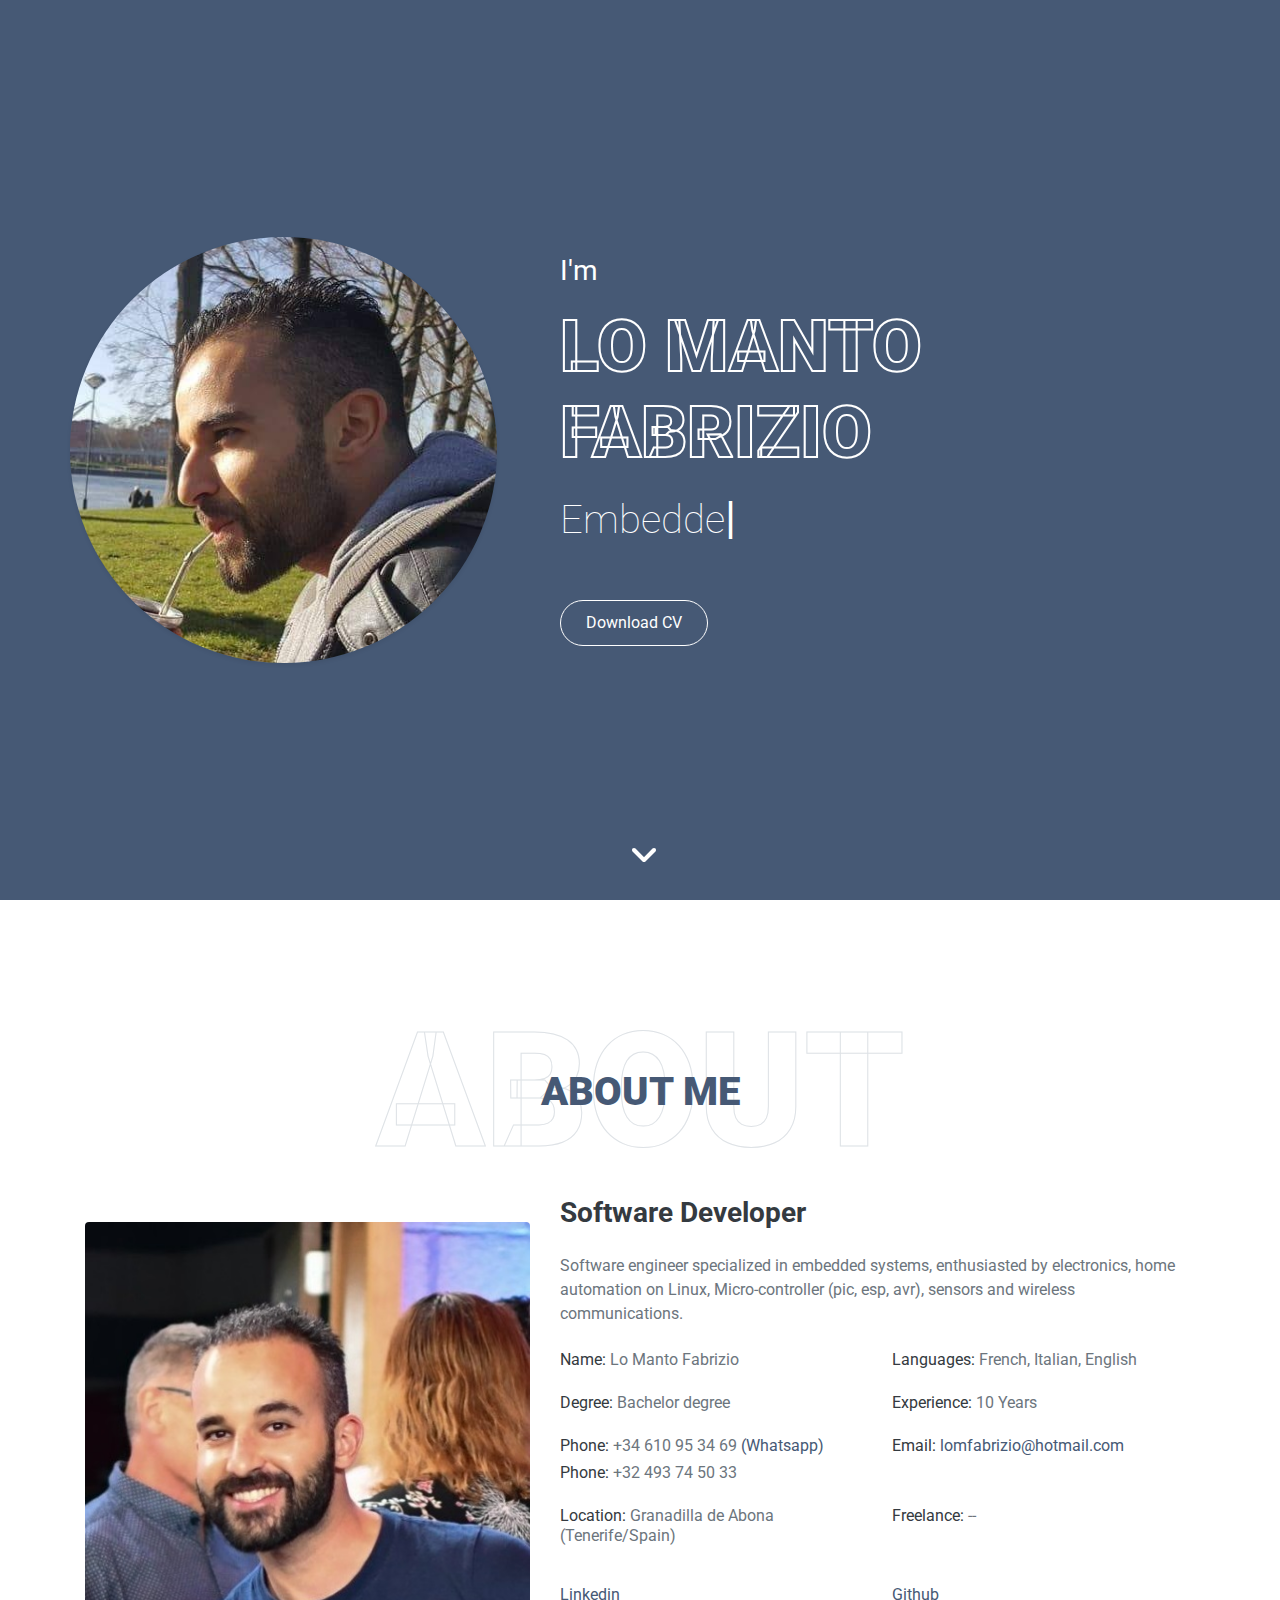
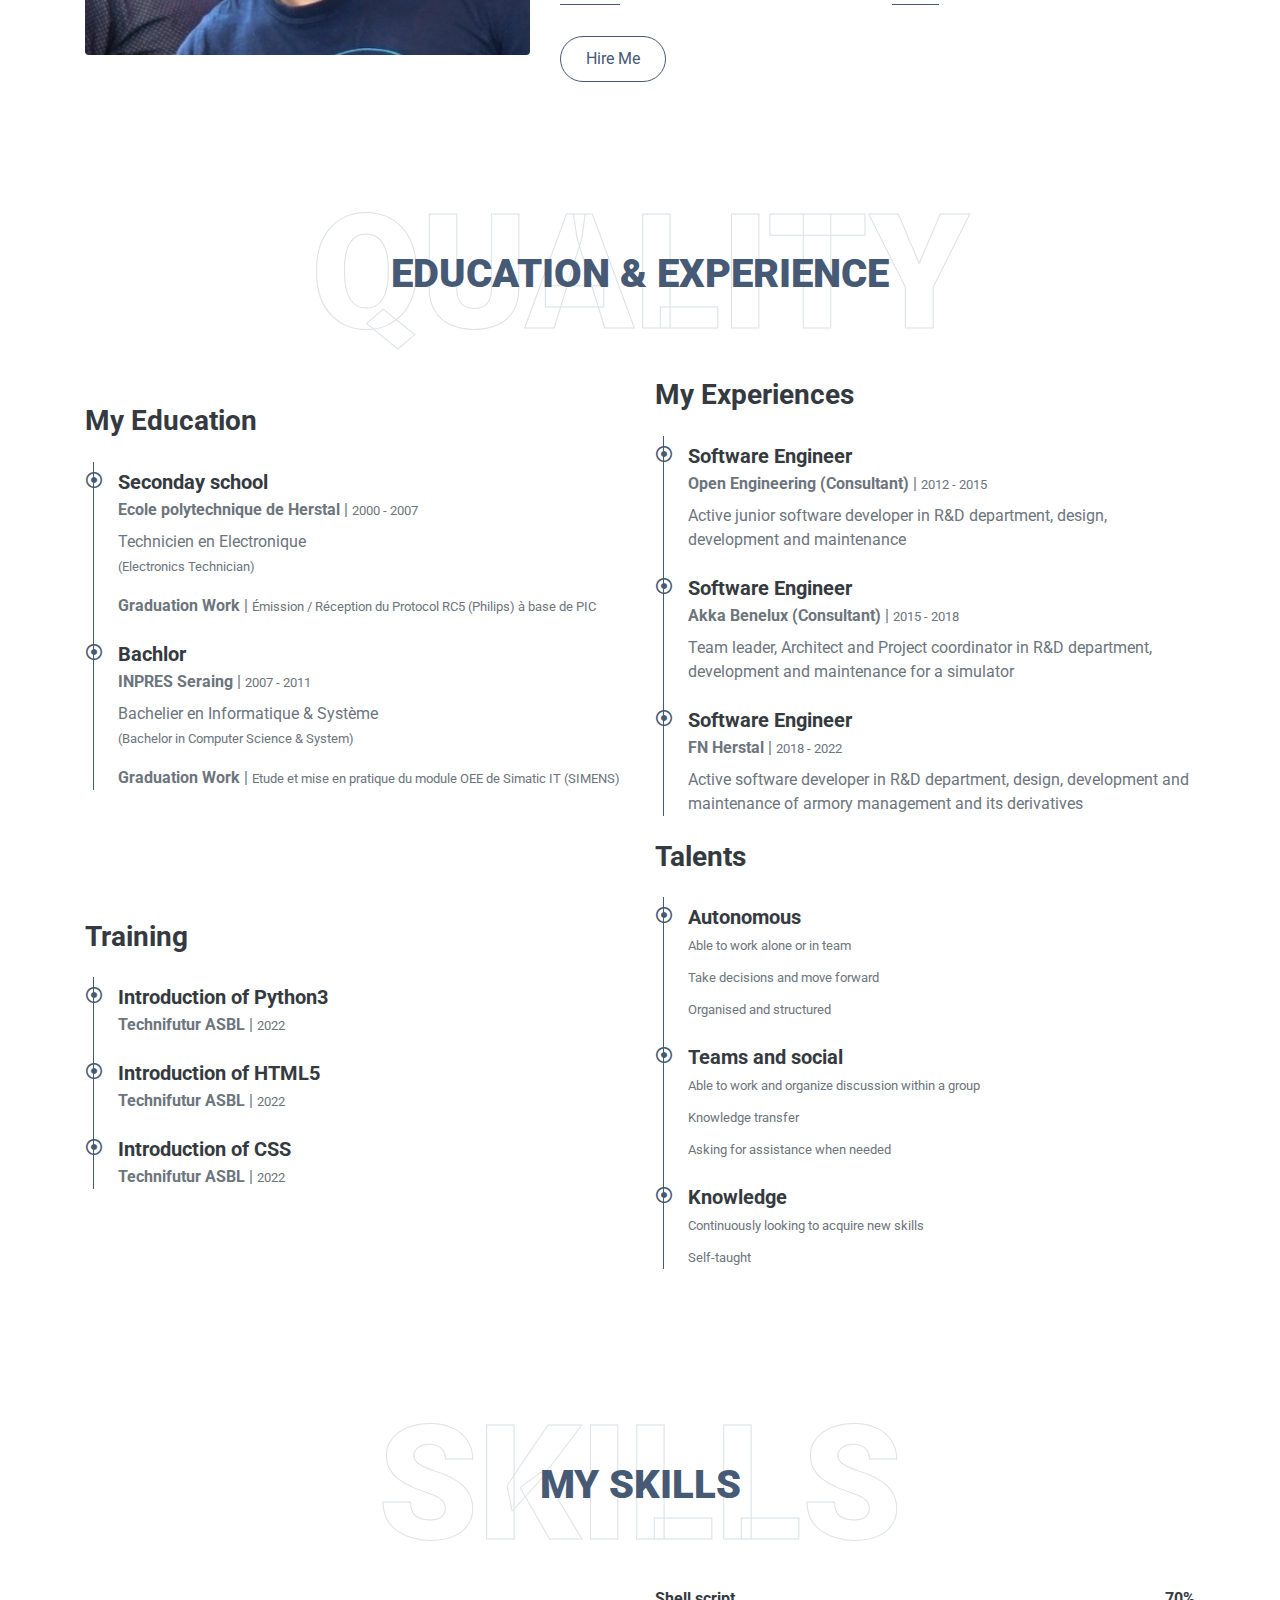
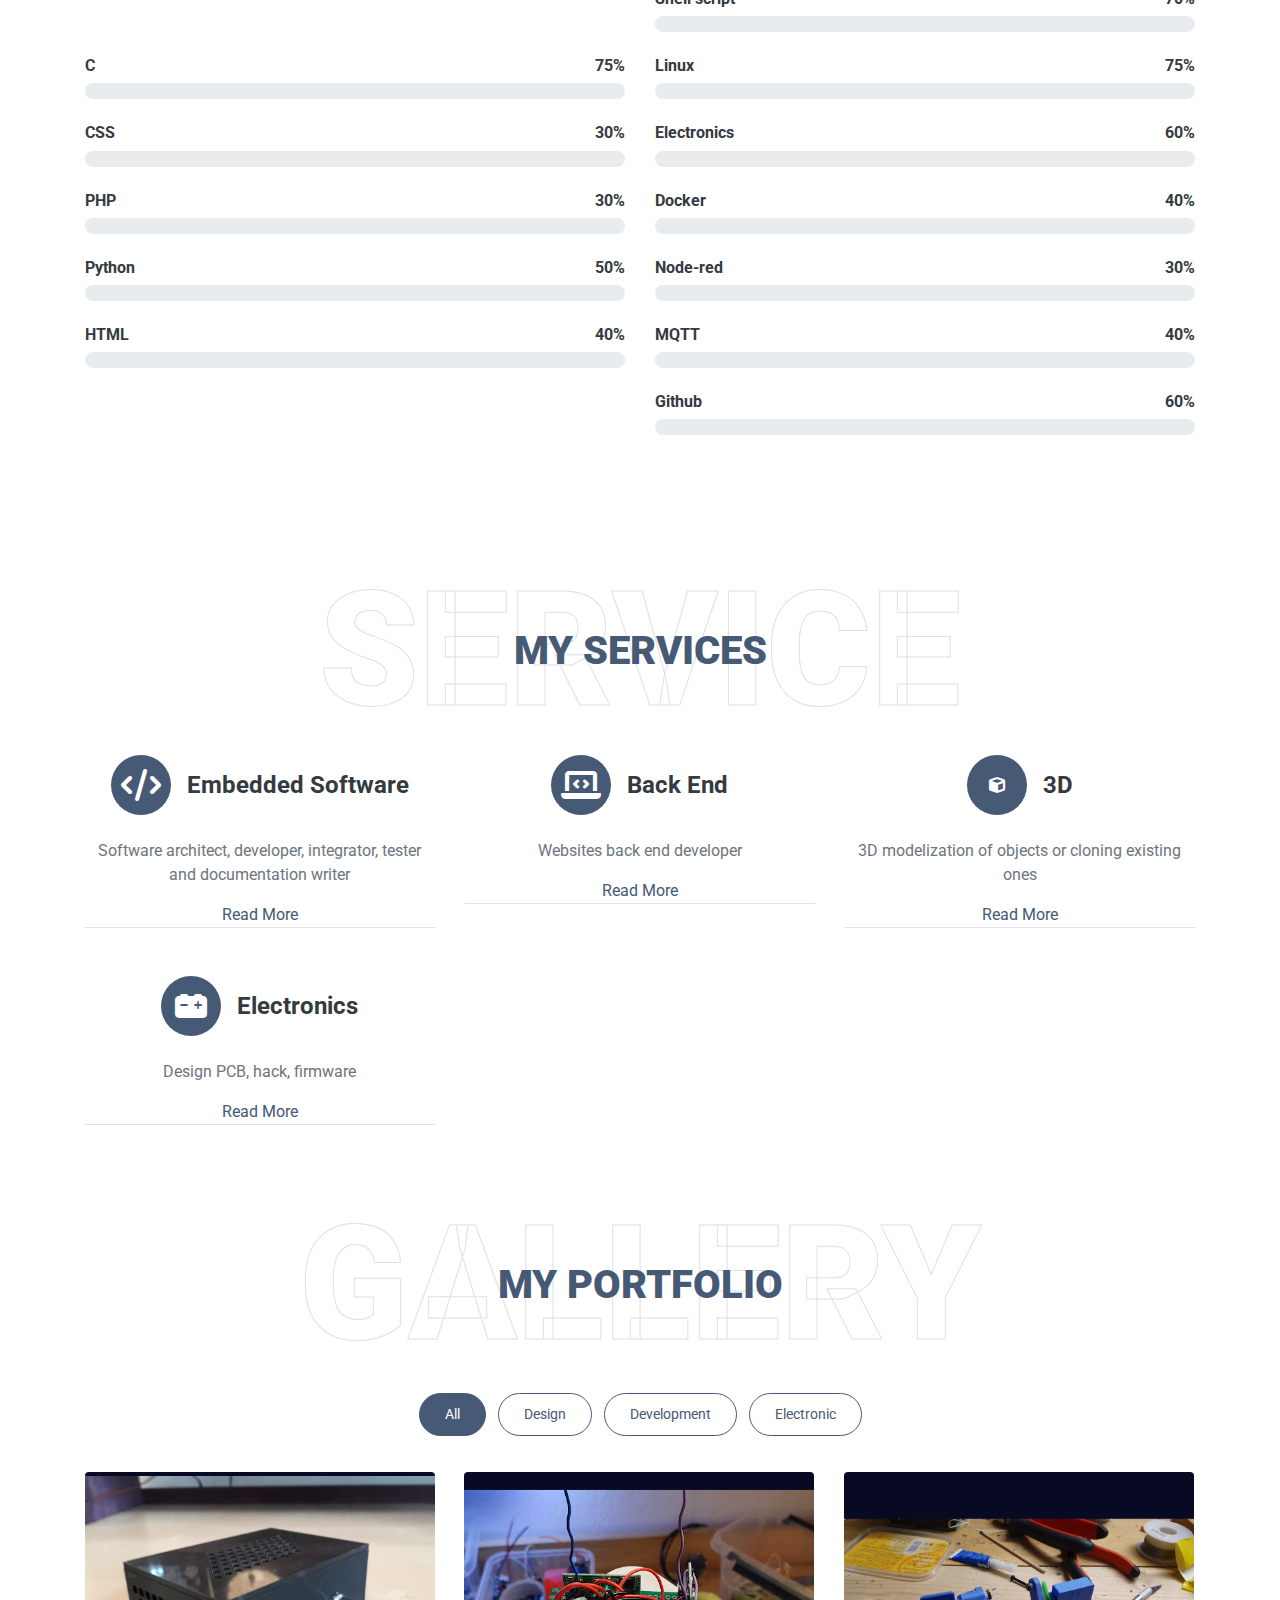
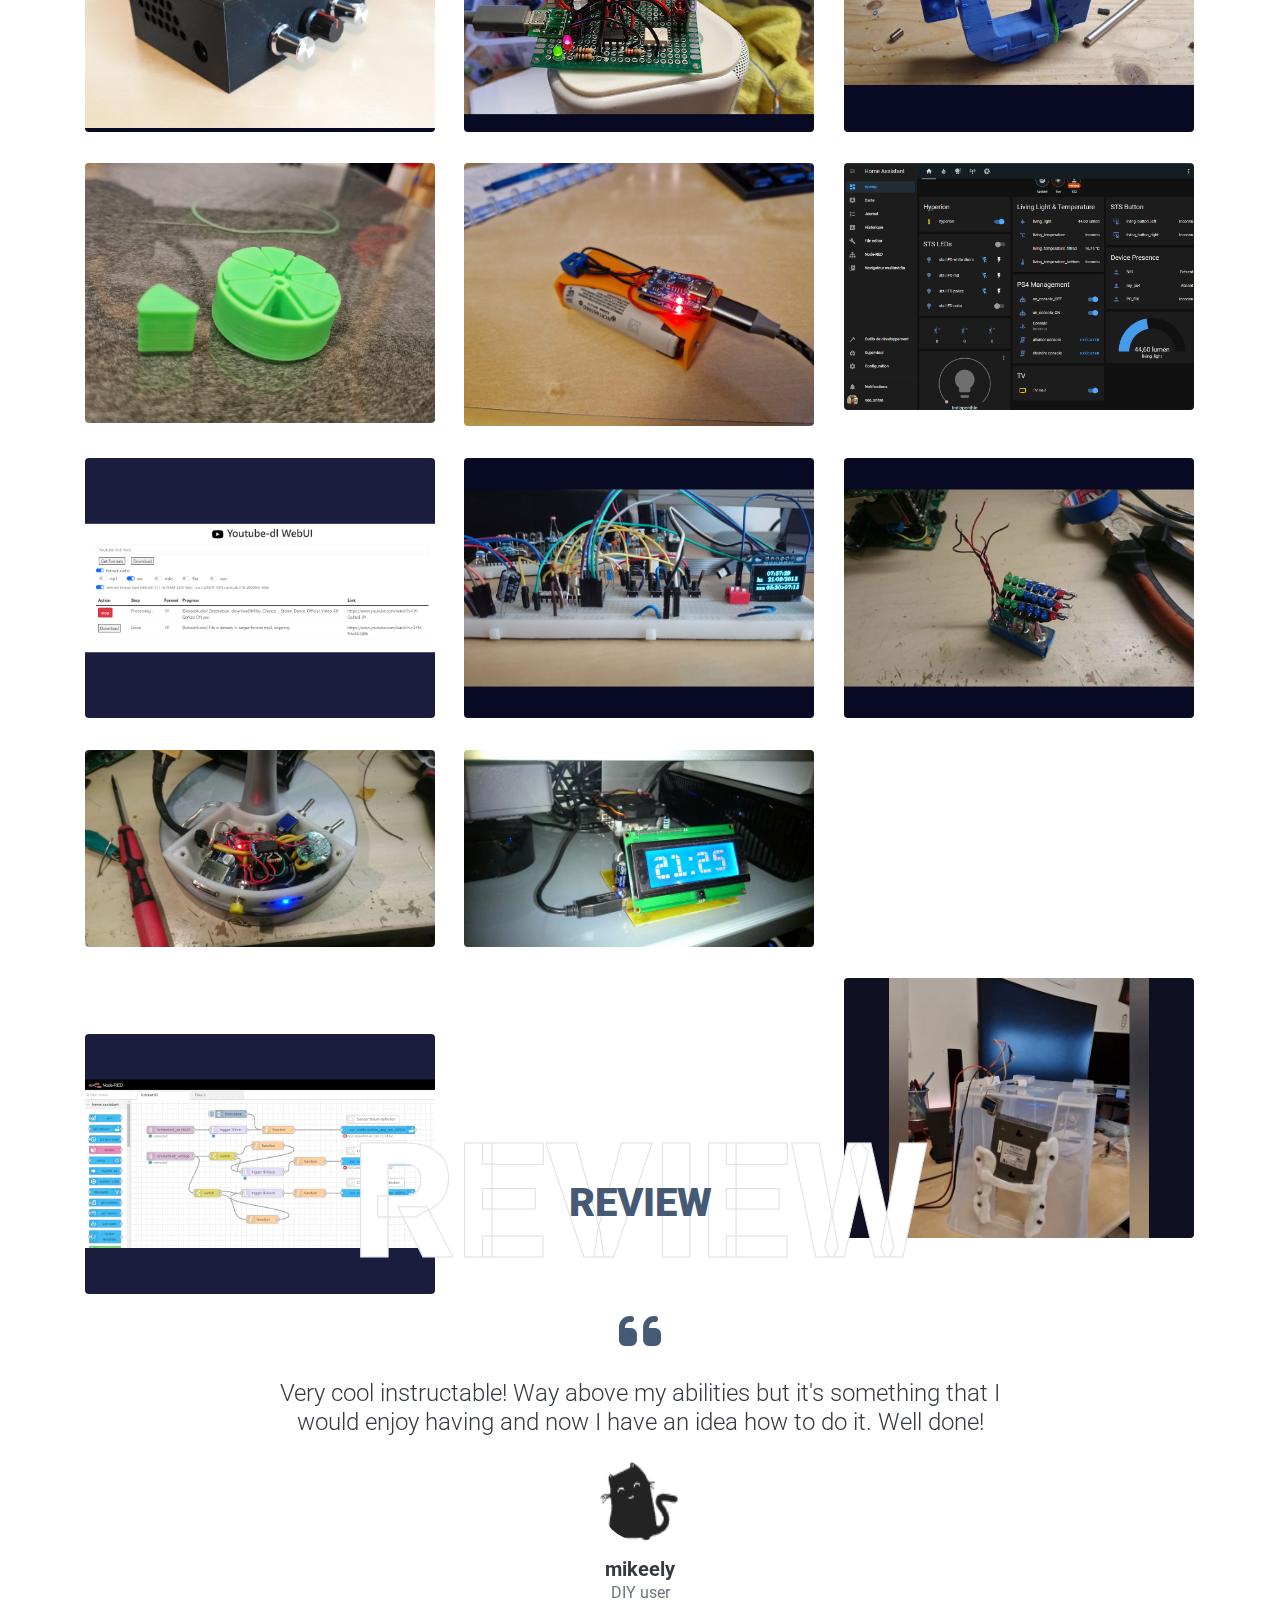
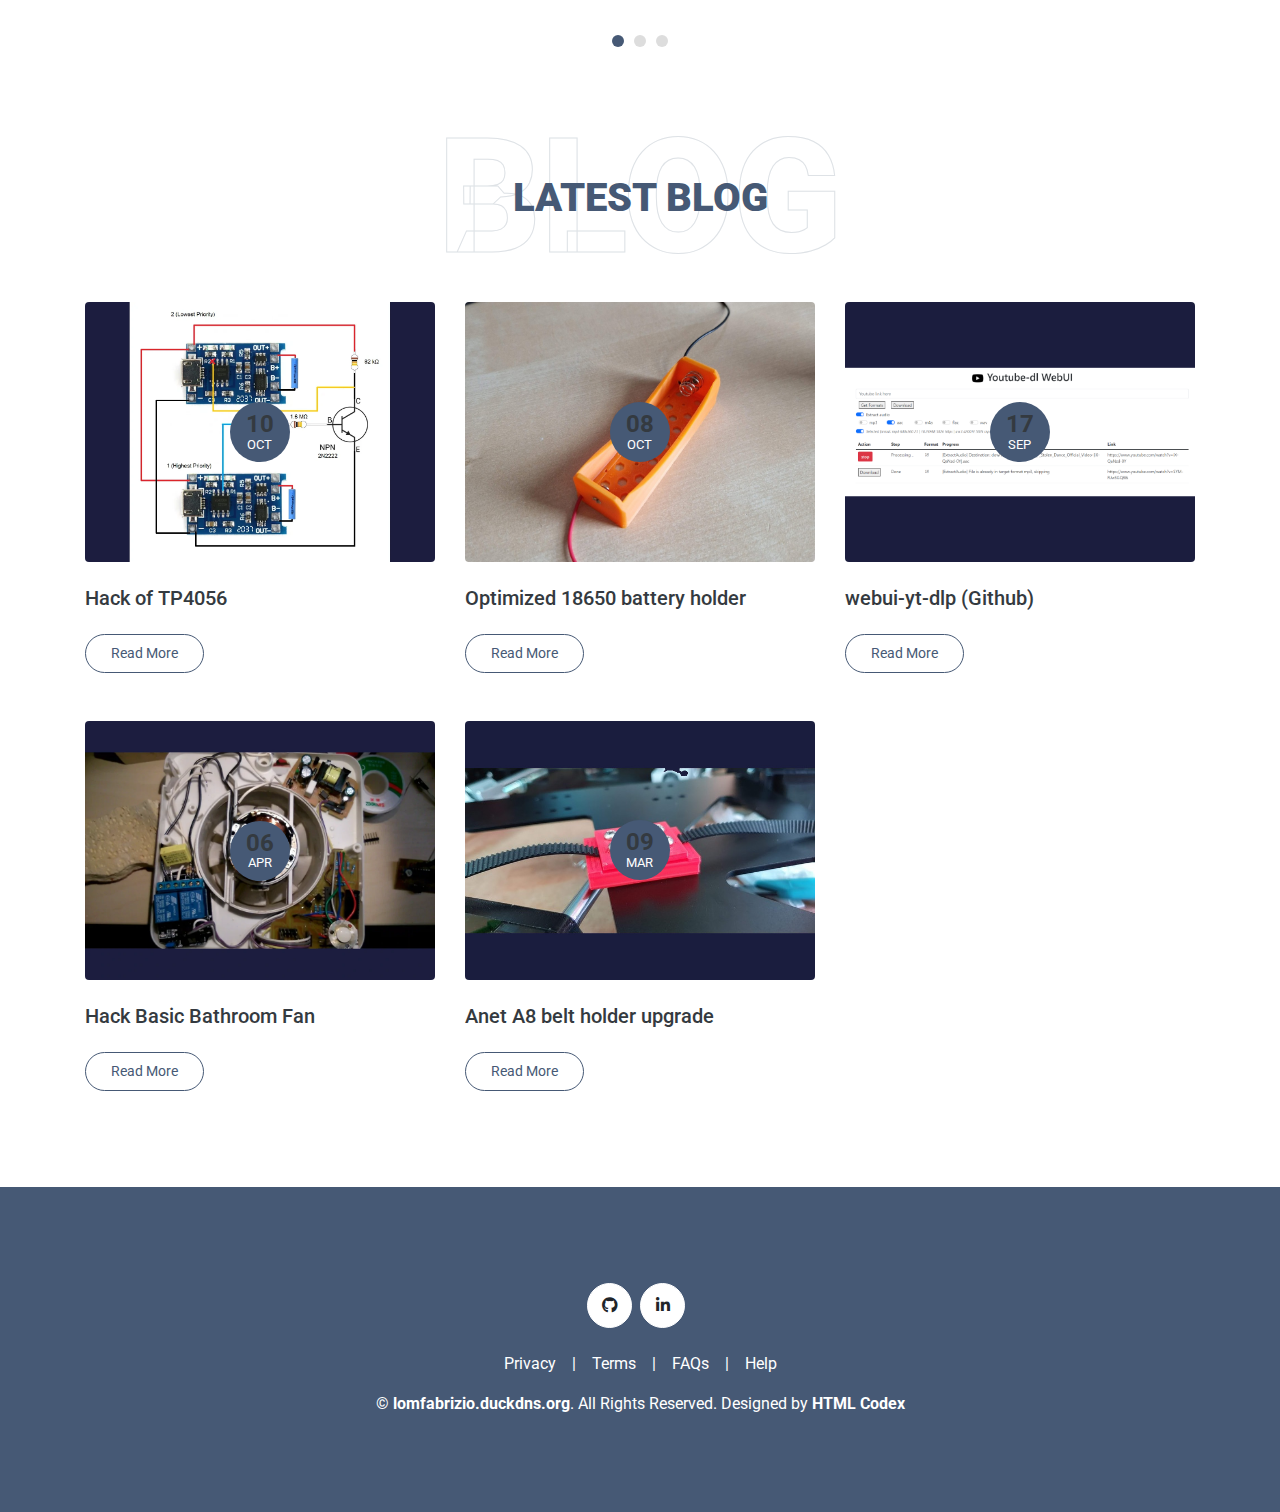
==== commit 913a0f6d: "Update index.html" ====
--- a/index.html
+++ b/index.html
@@ -136,7 +136,7 @@
 																											</span></h6>
 						<h6>Phone: <span class="text-secondary">+32 493 74 50 33</span></h6></div>
                         <div class="col-sm-6 py-2"><h6>Email: <span class="text-secondary"><a href="mailto:lomfabrizio@hotmail.com?subject=I want to hire you for an amazing job :)" >lomfabrizio@hotmail.com</a></span></h6></div>
-                        <div class="col-sm-6 py-2"><h6>Location: <span class="text-secondary">Santa Cruz de Tenerife (Spain)</span></h6></div>
+                        <div class="col-sm-6 py-2"><h6>Location: <span class="text-secondary">Granadilla de Abona (Tenerife/Spain)</span></h6></div>
                         <div class="col-sm-6 py-2"><h6>Freelance: <span class="text-secondary">--</span></h6></div>
                     </div>
                     <div class="row mb-3">
@@ -899,4 +899,4 @@
     <script src="js/main.js"></script>
 </body>
 
-</html>+</html>
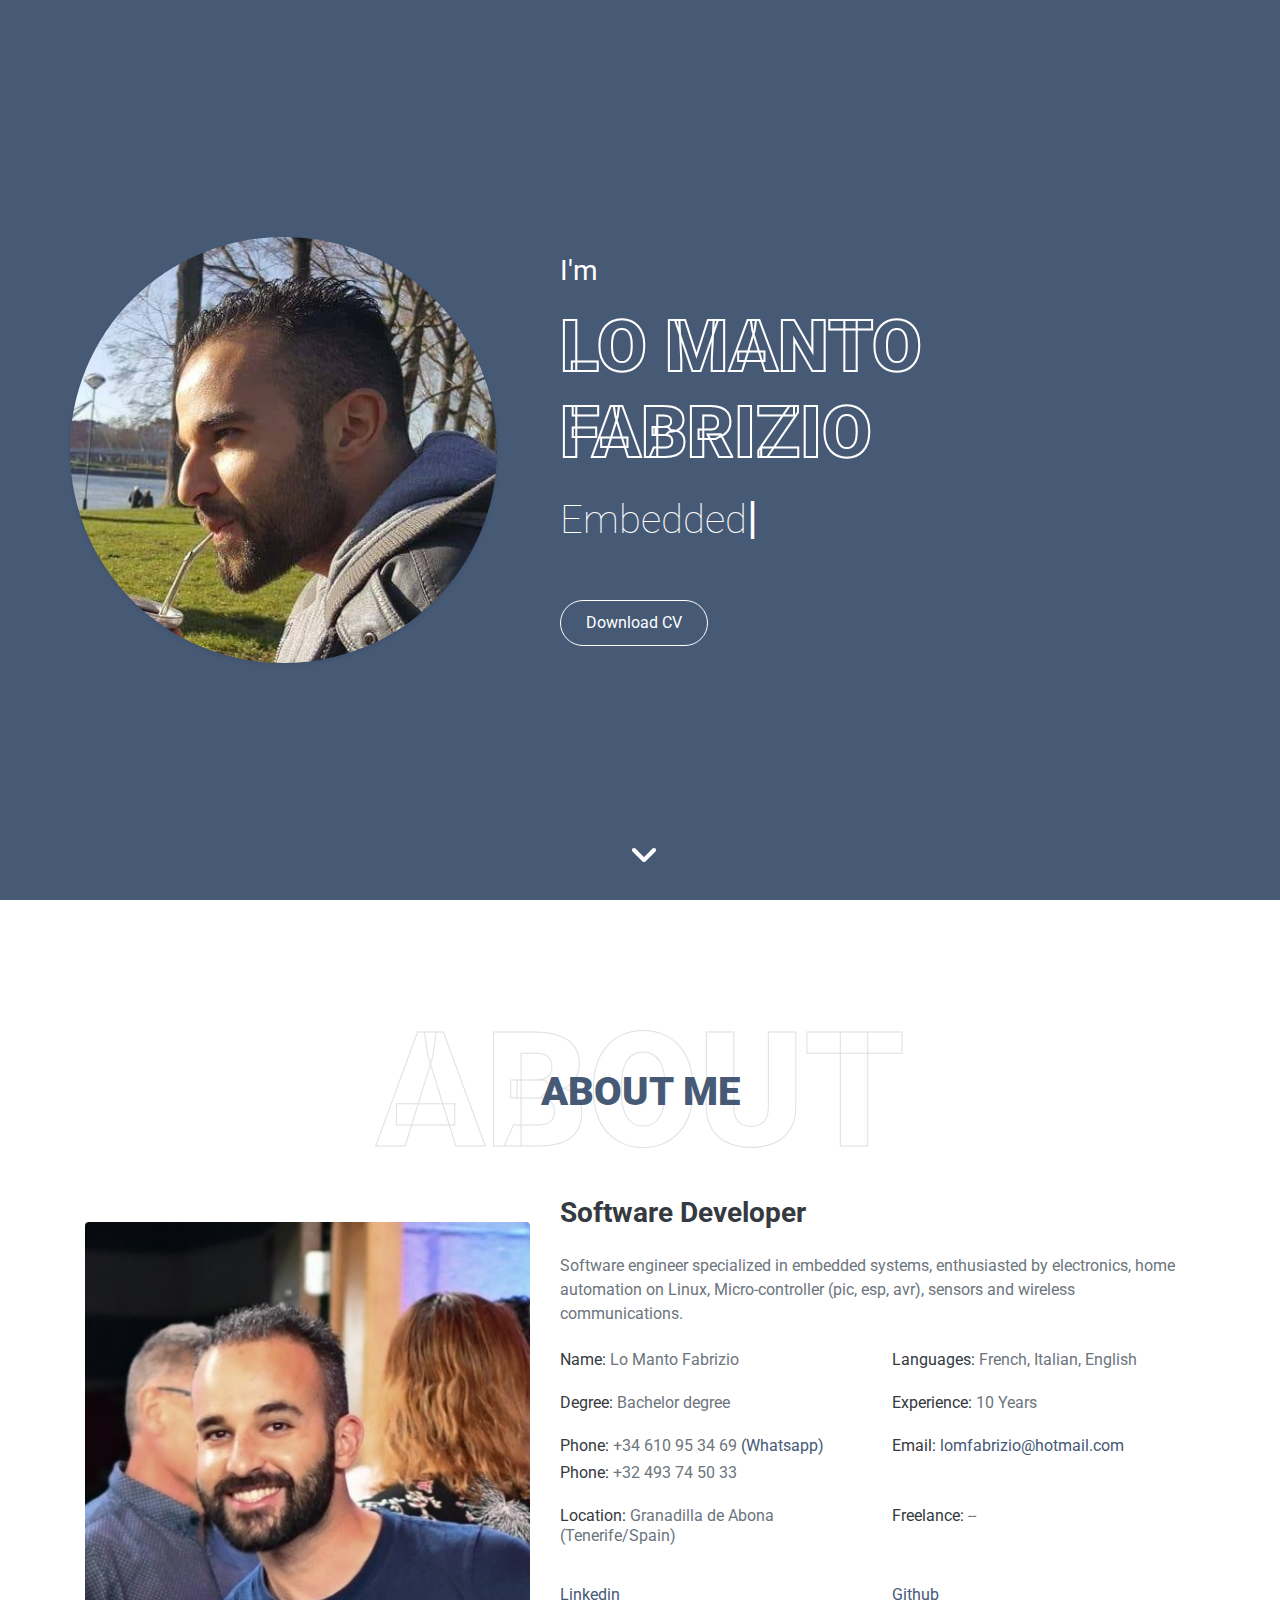
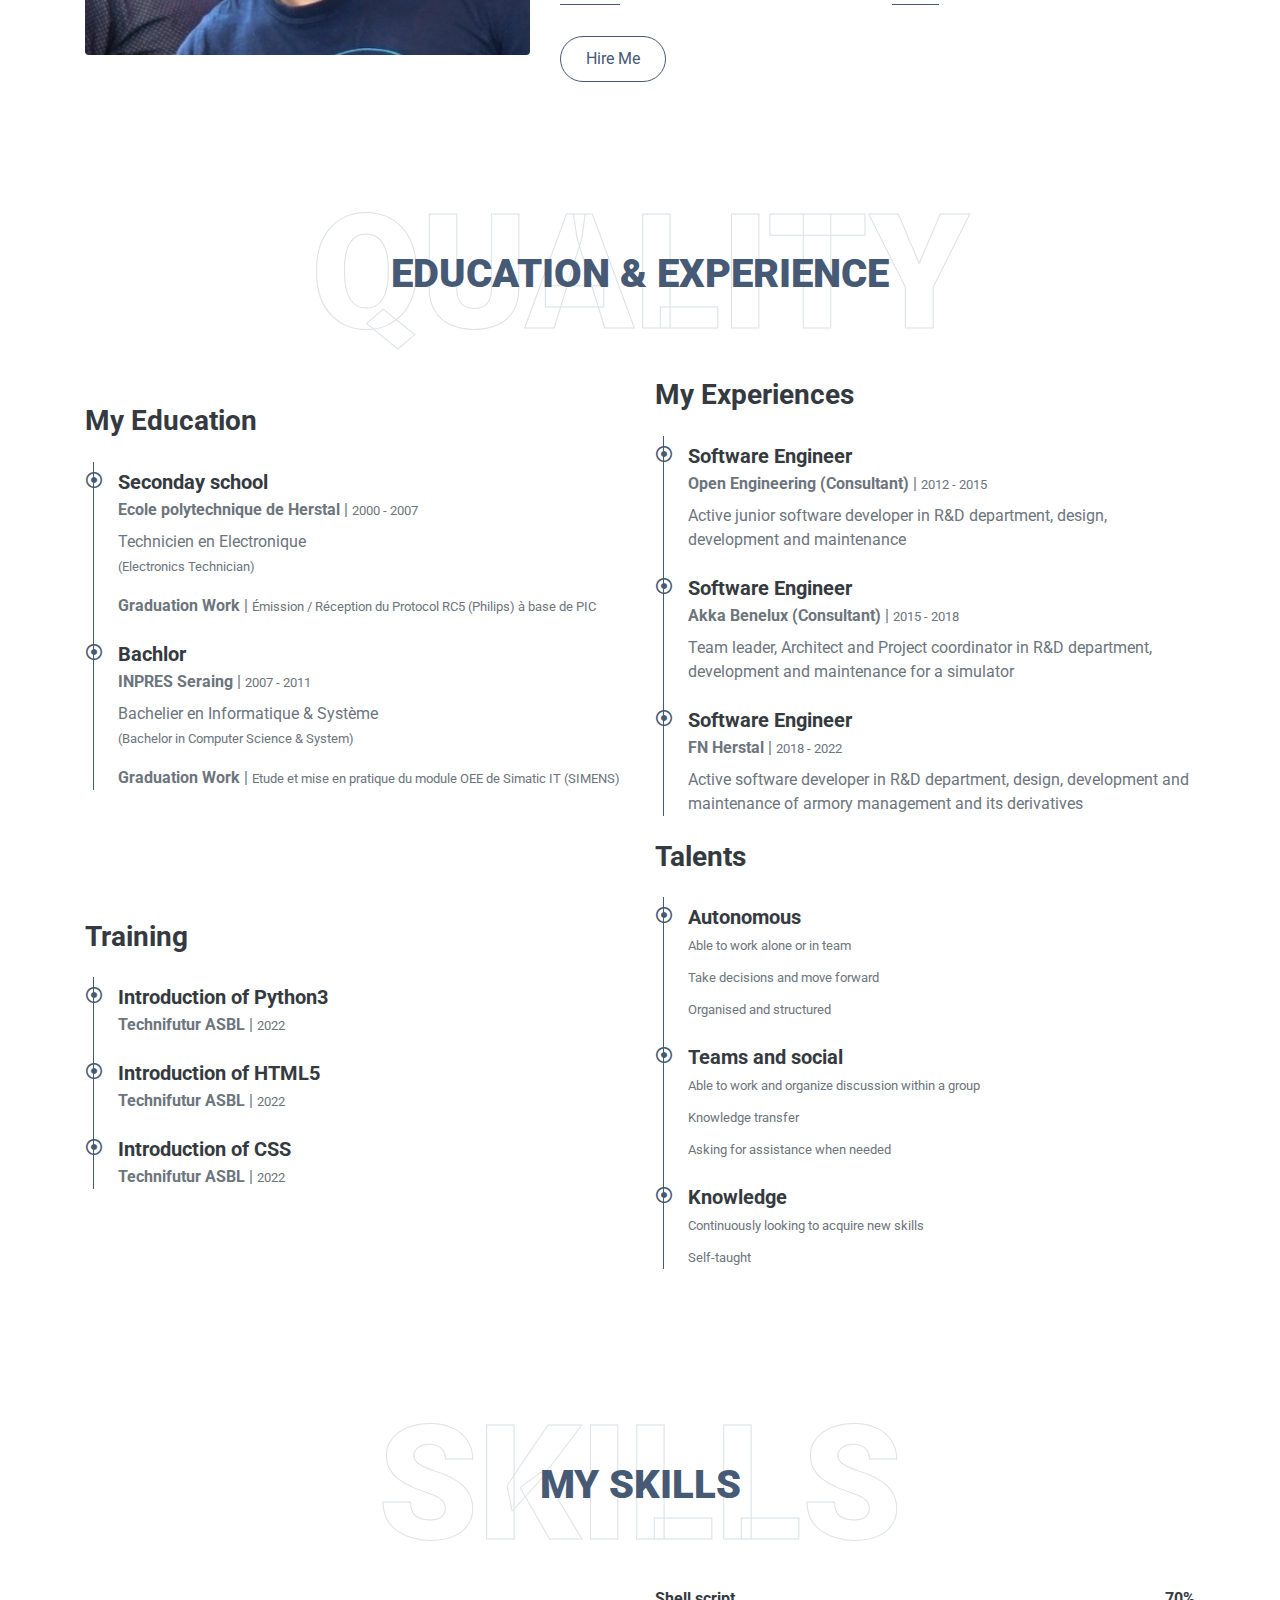
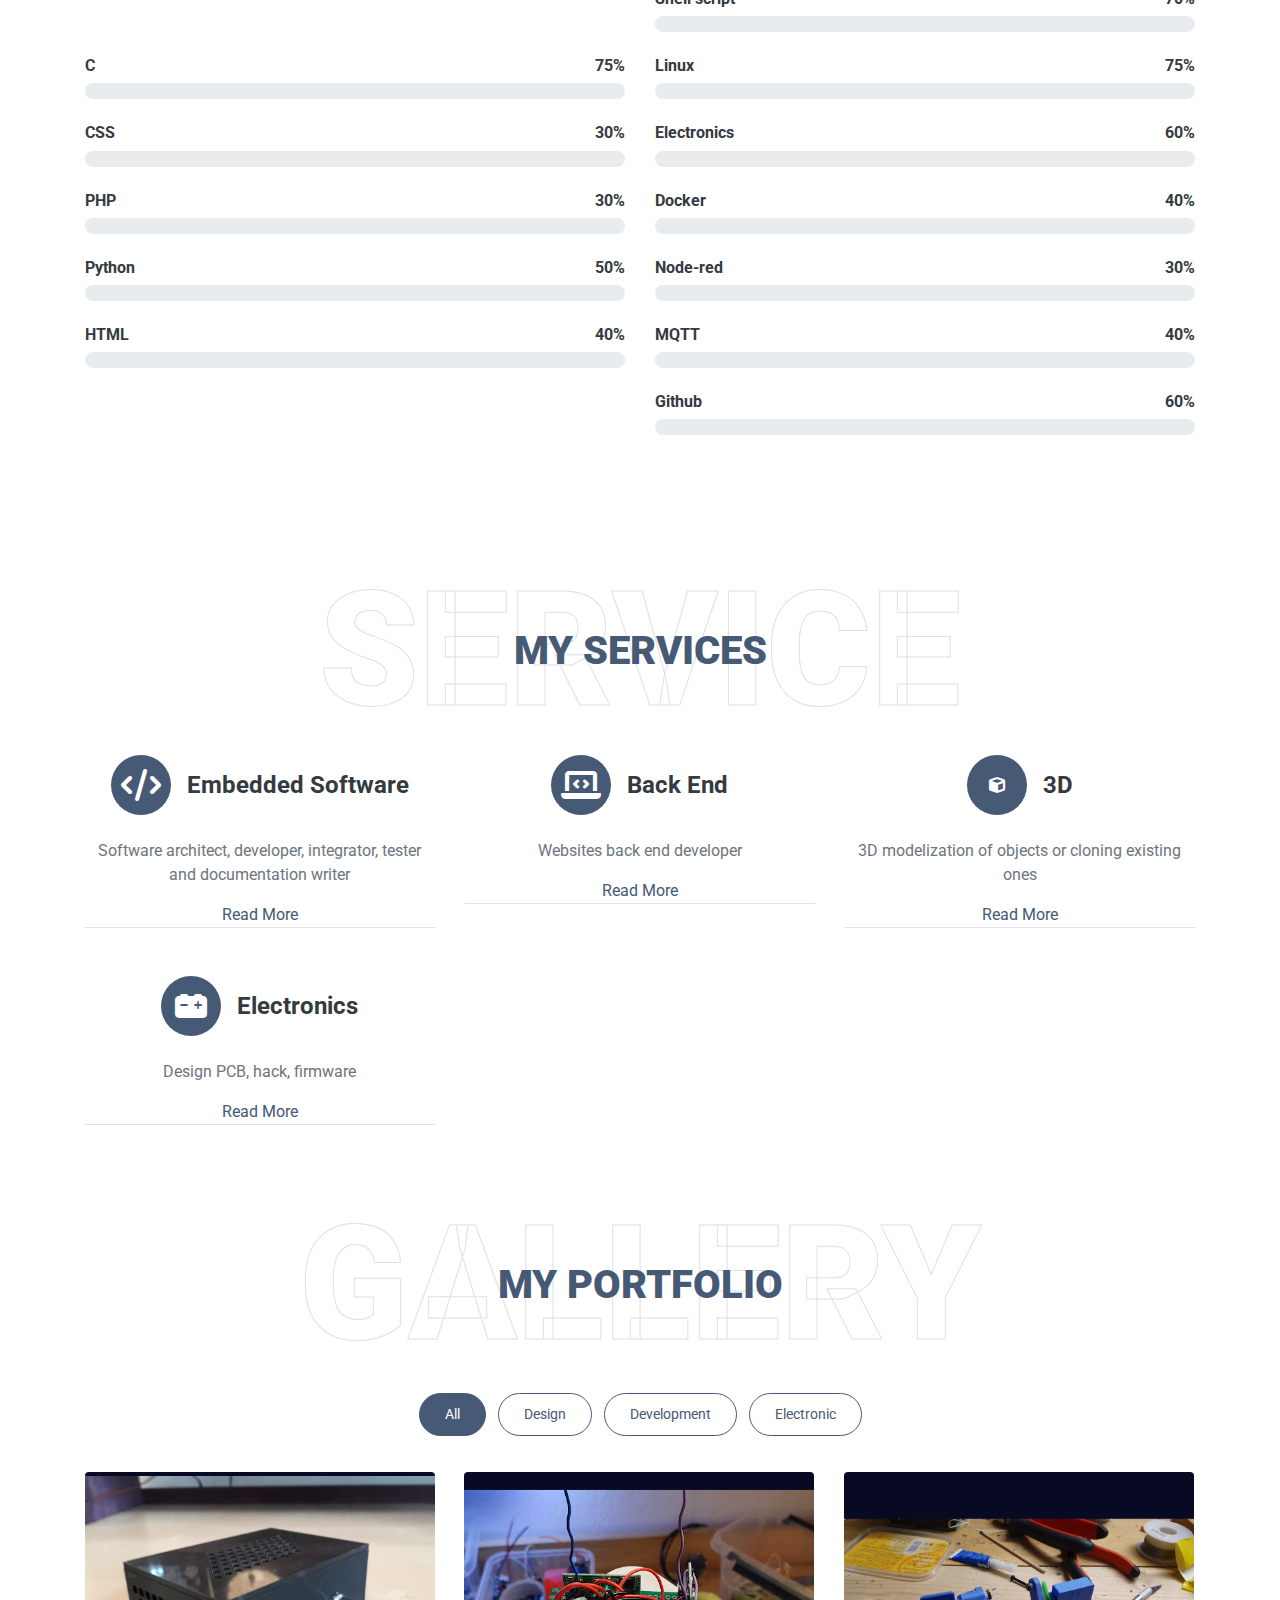
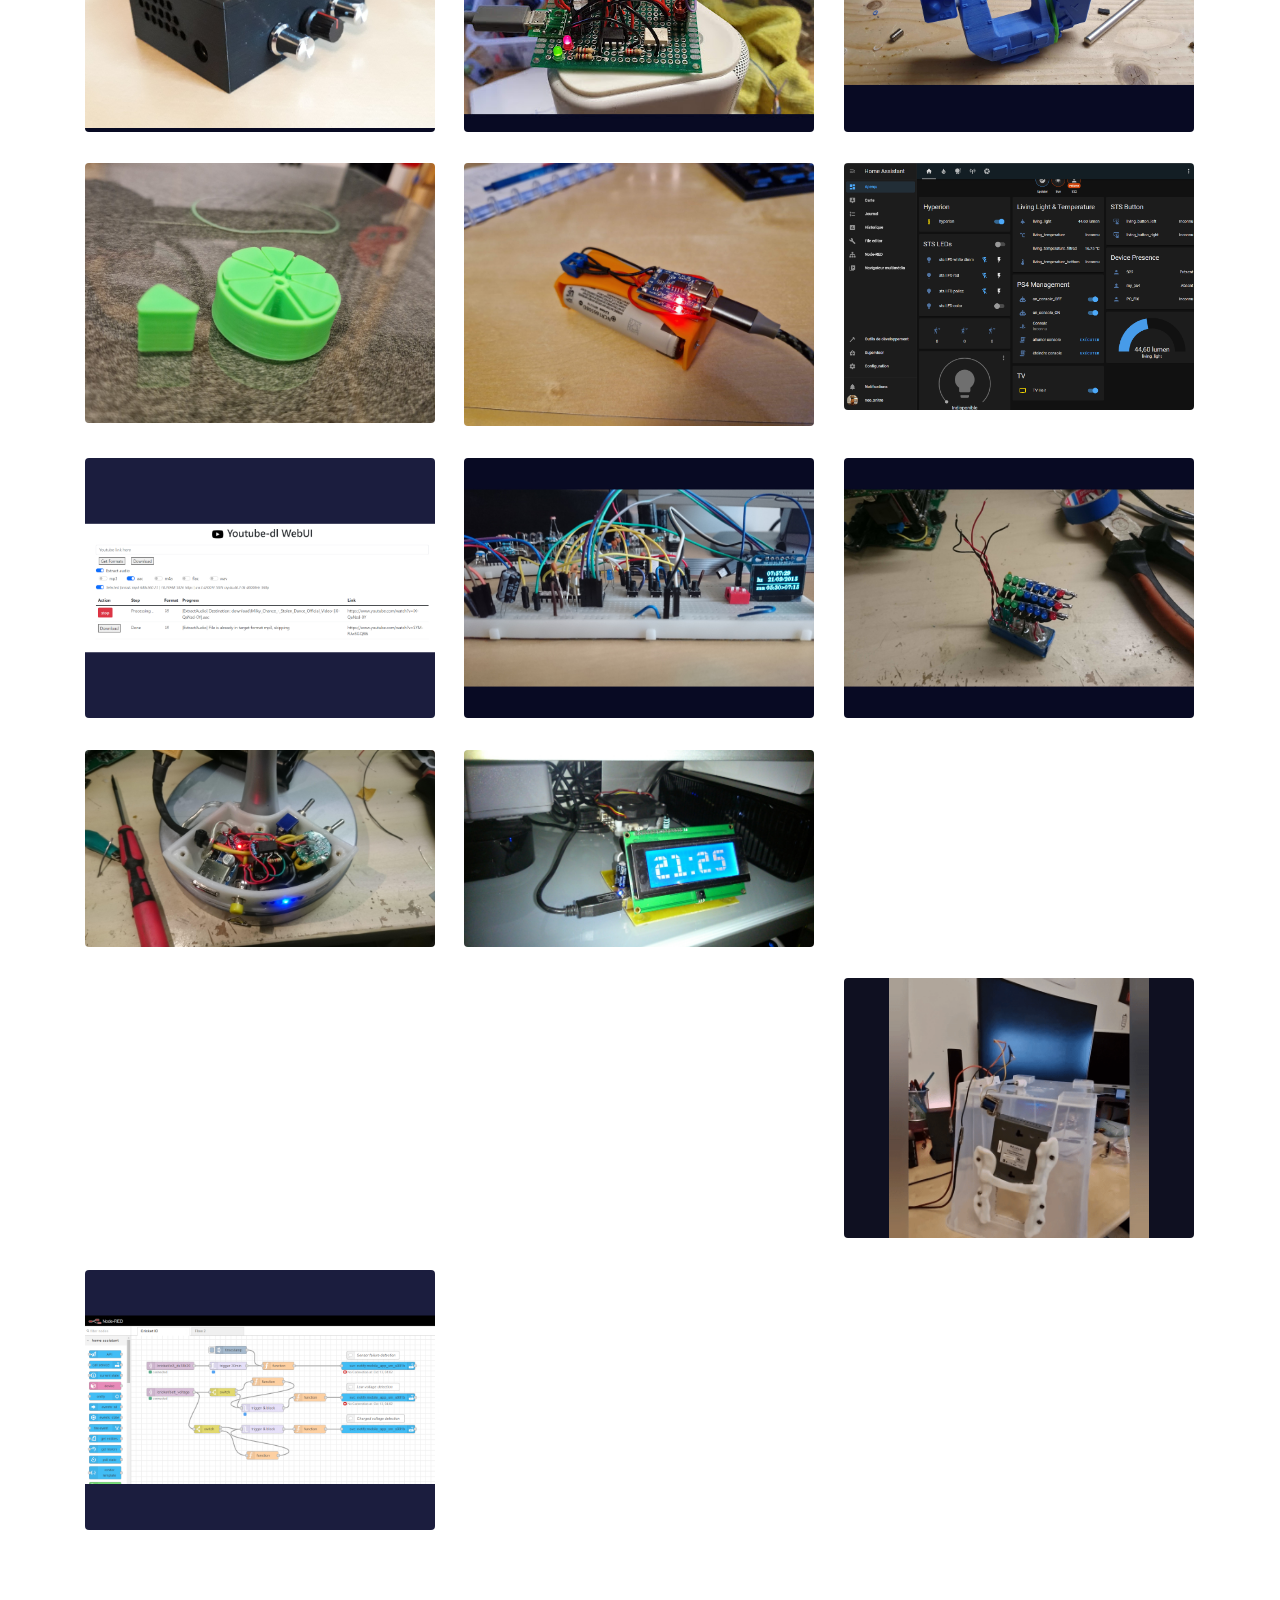
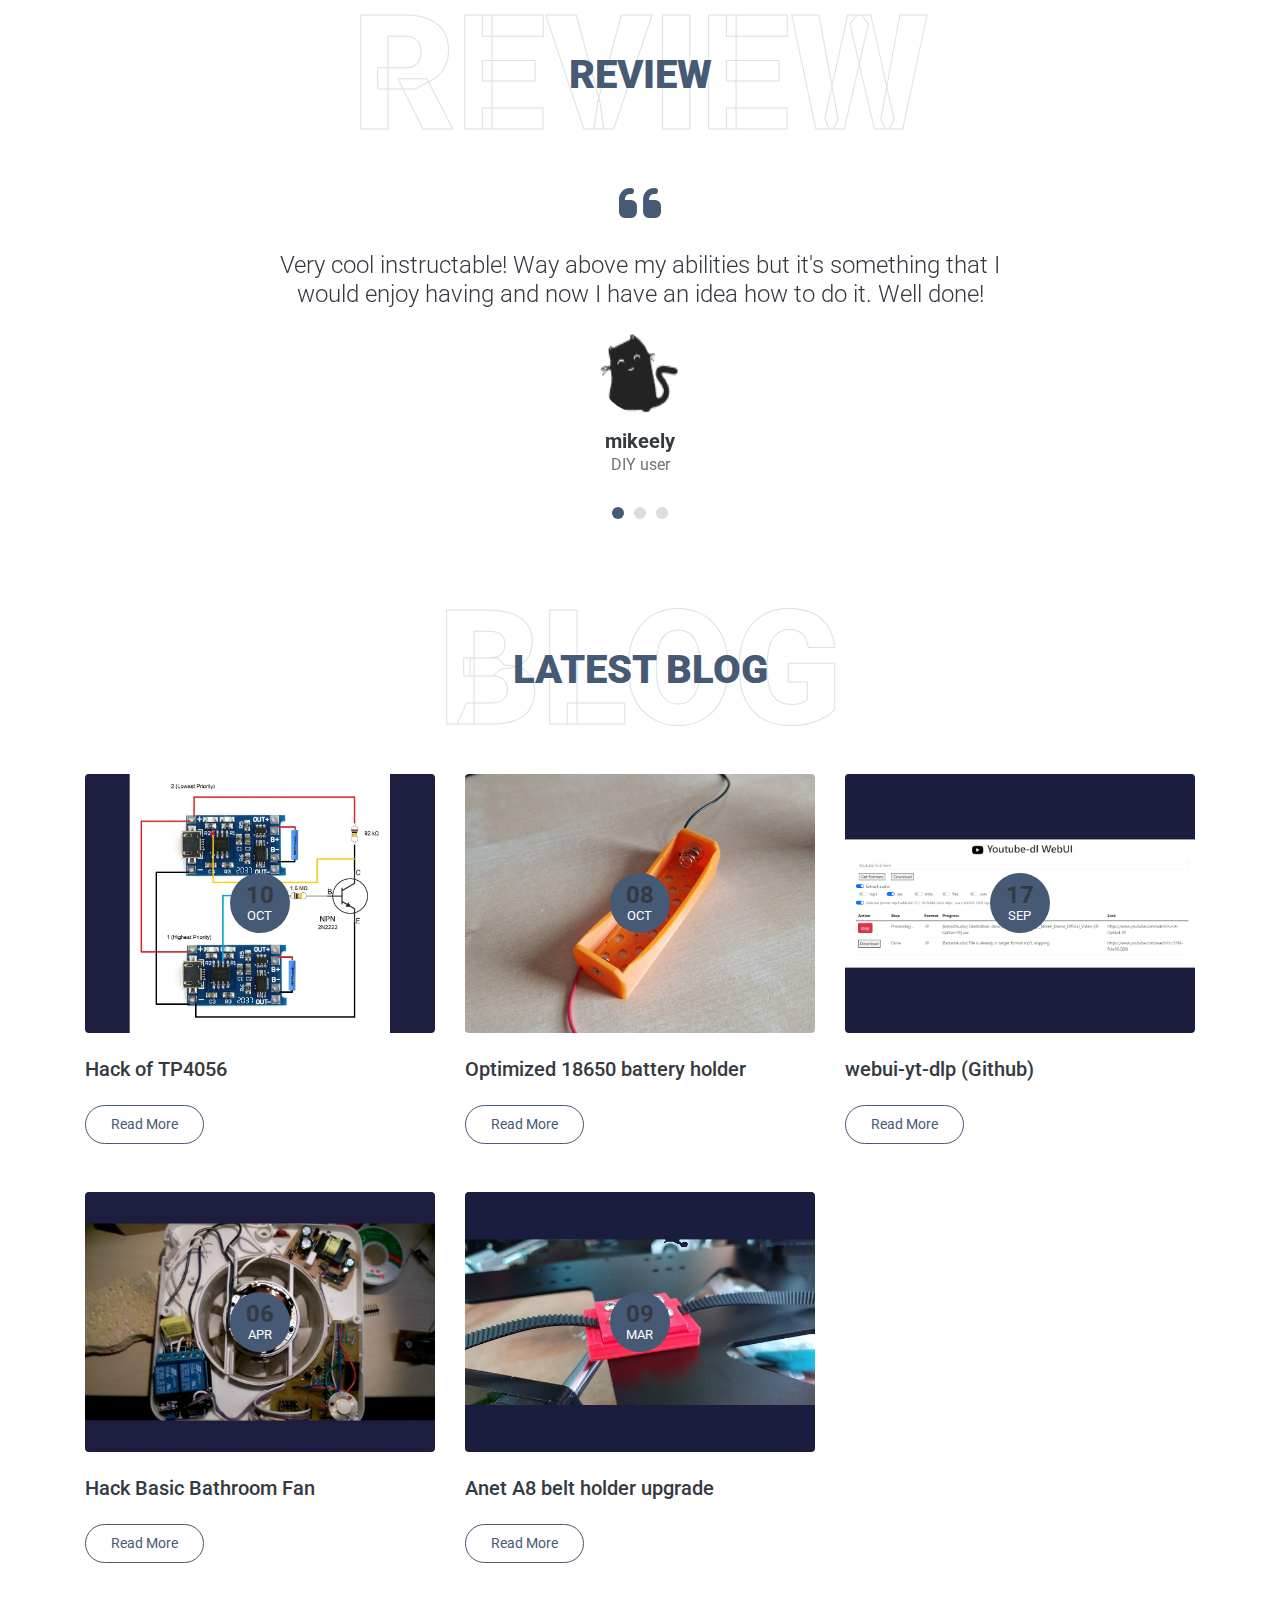
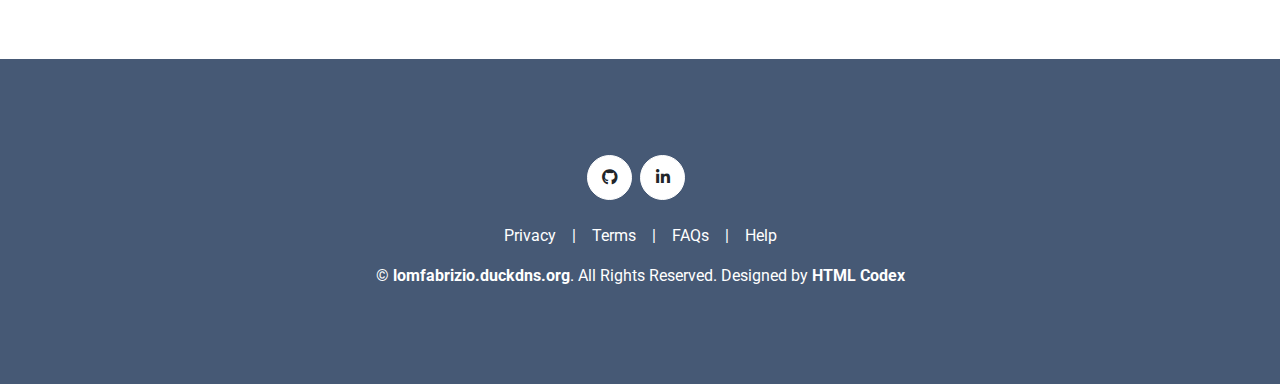
==== commit 8a9f0f41: "update pdf_link" ====
--- a/index.html
+++ b/index.html
@@ -88,7 +88,7 @@
                     <h1 class="typed-text-output d-inline font-weight-lighter text-white"></h1>
                     <div class="typed-text d-none">Embedded Software Developer, Back End Developer, Geek</div>
                     <div class="d-flex align-items-center justify-content-center justify-content-lg-start pt-5">
-                        <a href="doc/cv_EN_2023_jav.pdf" download class="btn btn-outline-light mr-5">Download CV</a>
+                        <a href="doc/Lo-Manto-Fabrizio-goodcv.com-040225.101007_last.pdf" download class="btn btn-outline-light mr-5">Download CV</a>
                         <!--<button type="button" class="btn-play" data-toggle="modal"
                             data-src="https://www.youtube.com/watch?v=dQw4w9WgXcQ" data-target="#videoModal">
                             <span></span>
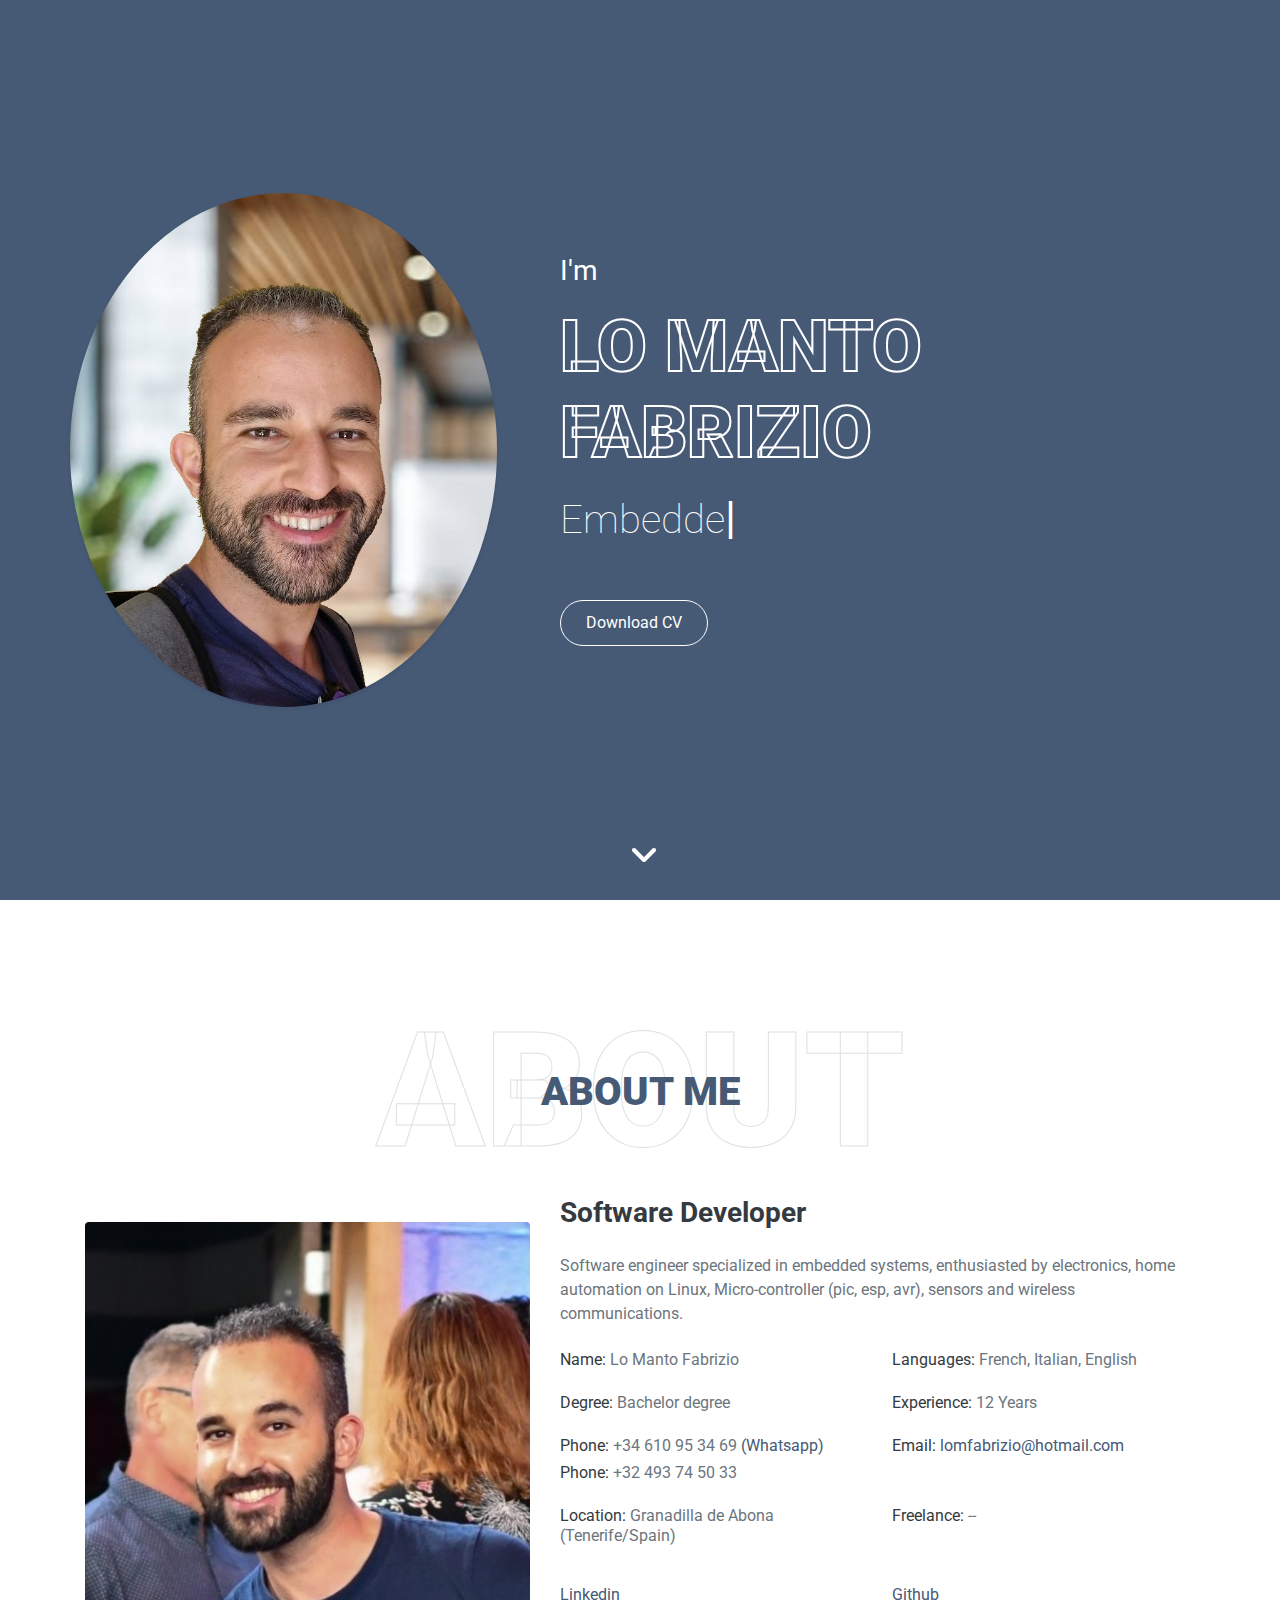
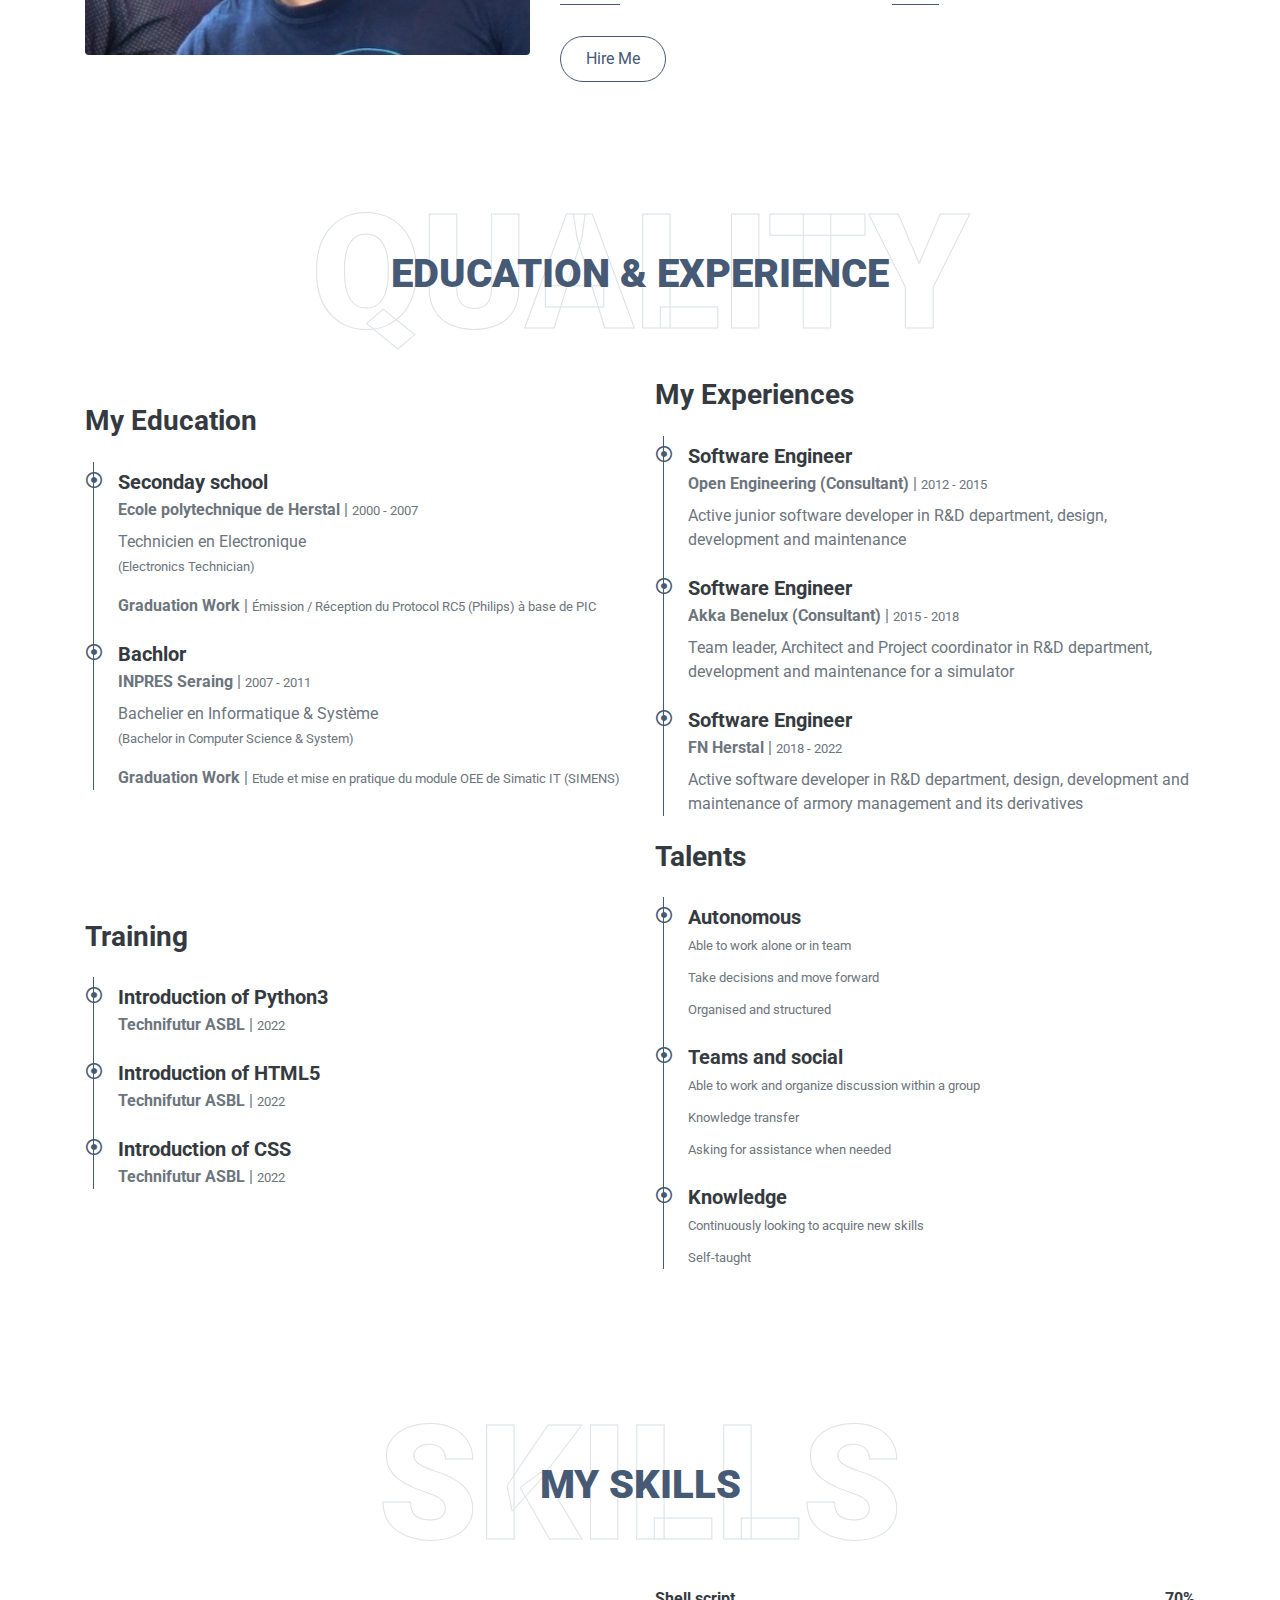
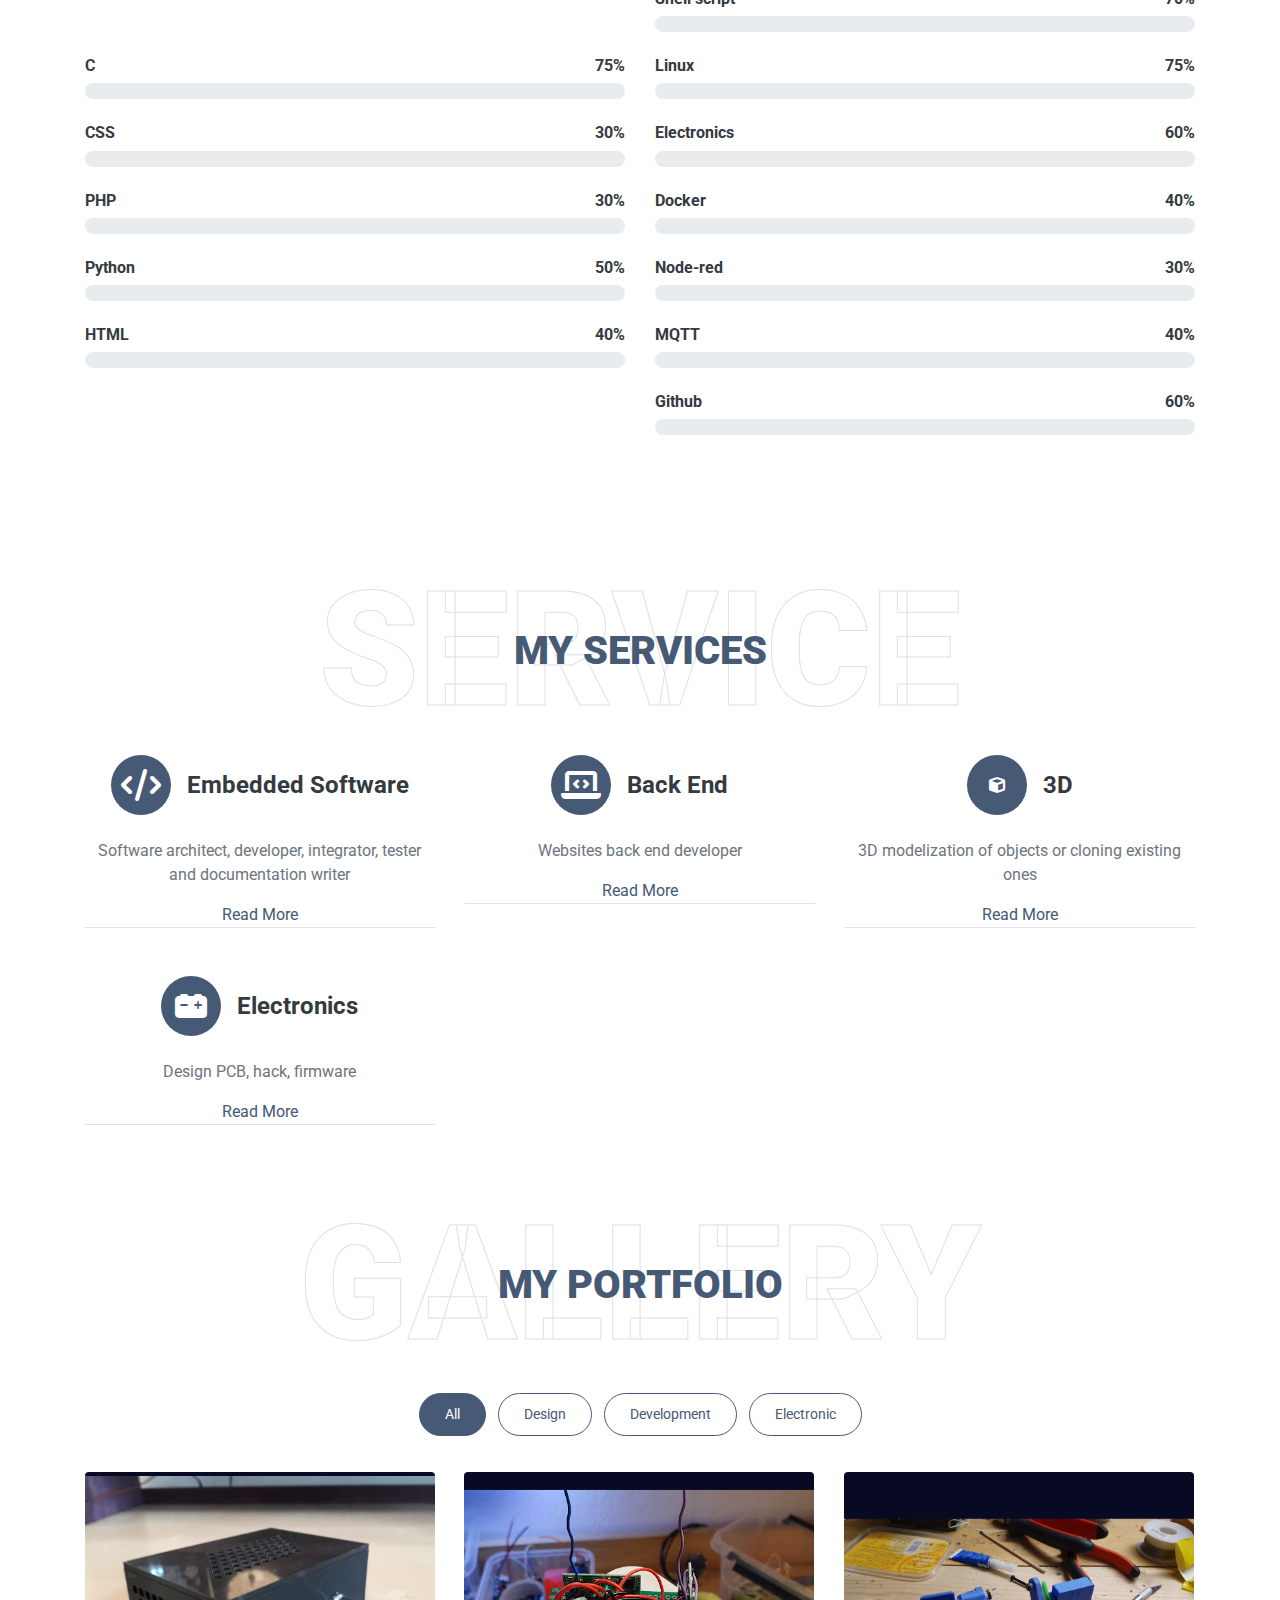
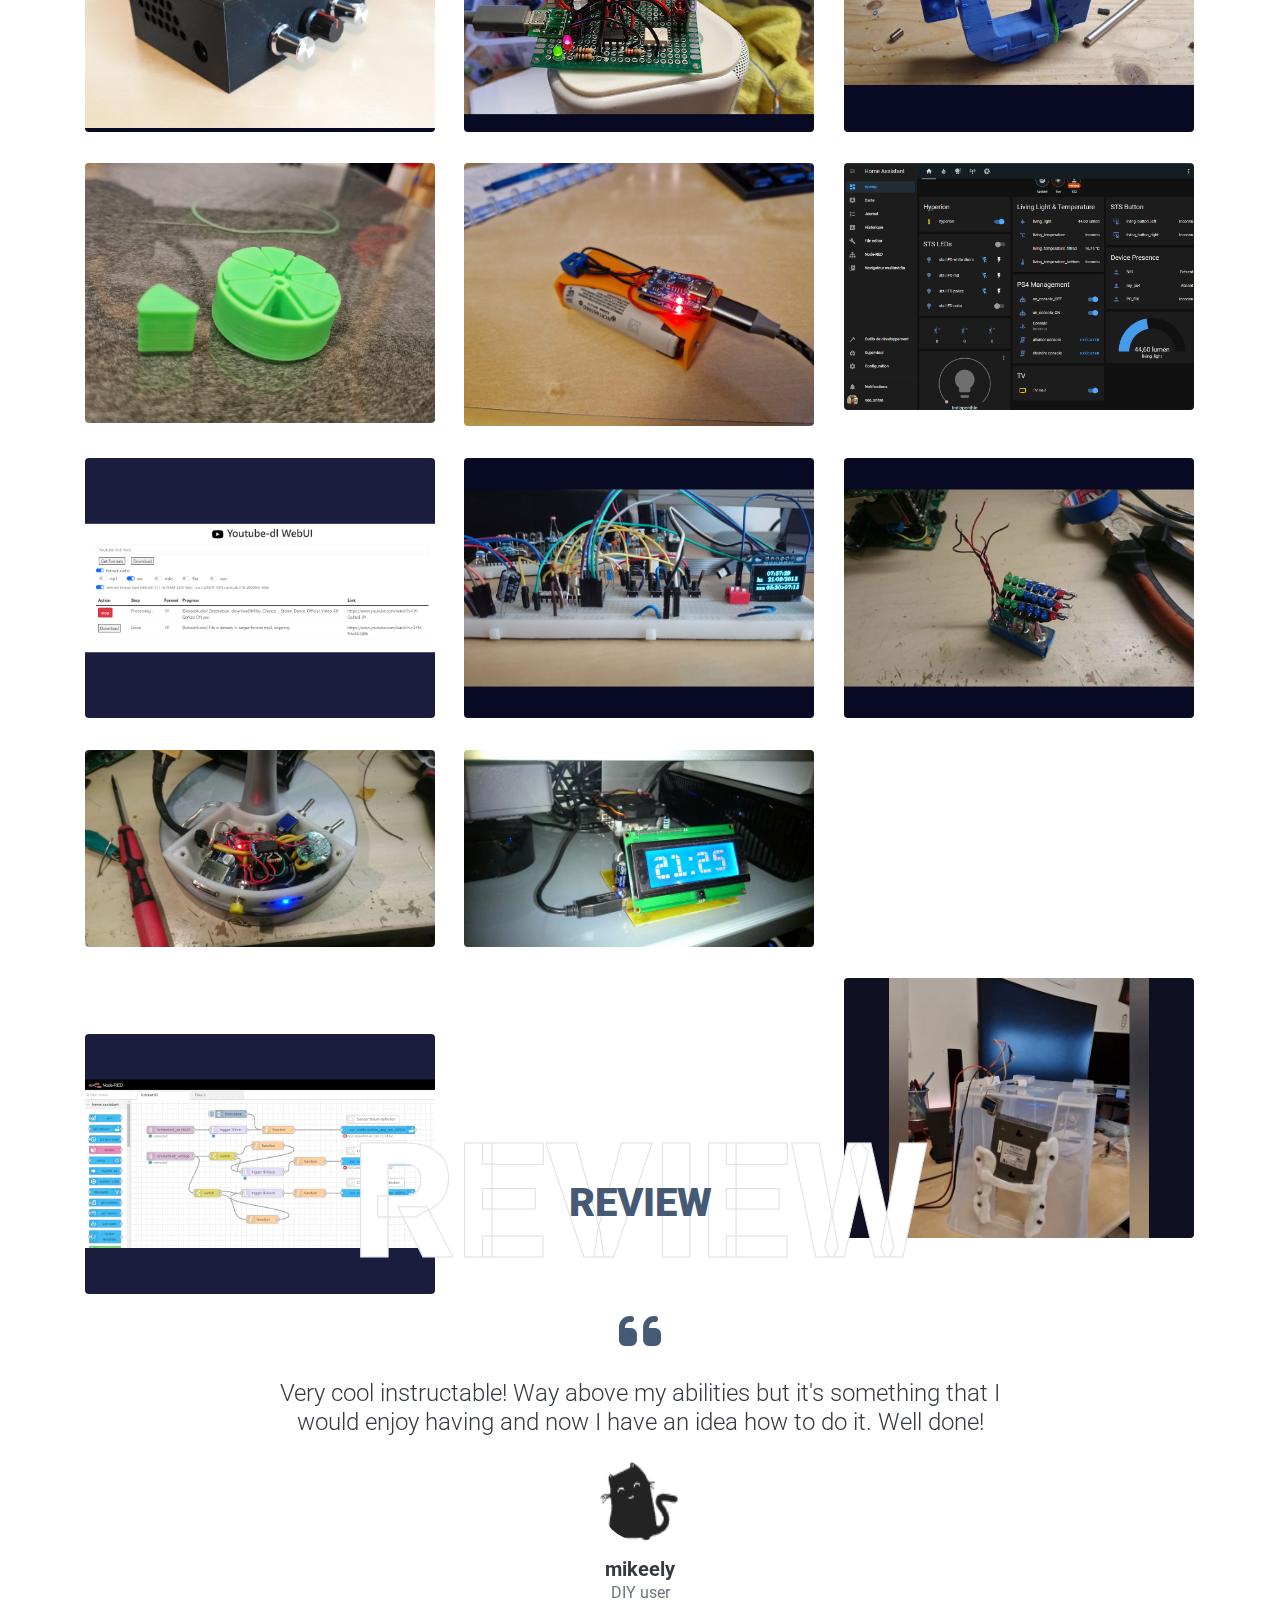
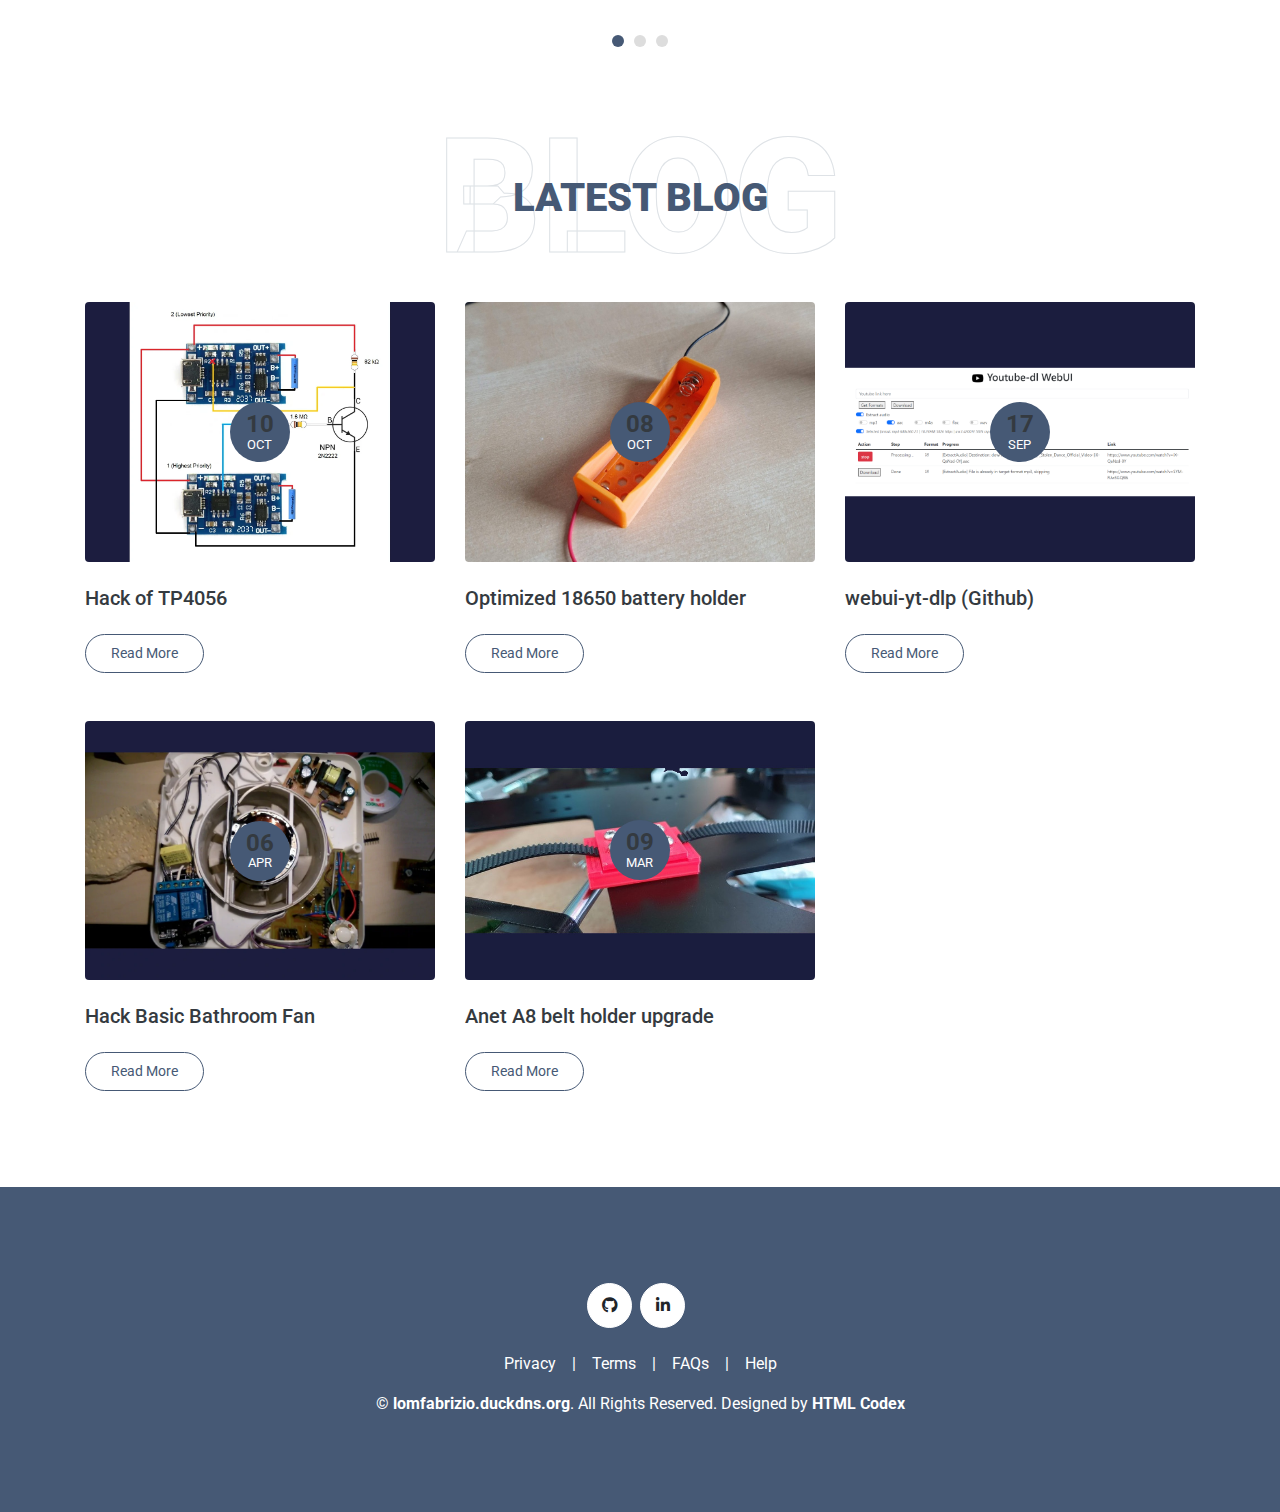
==== commit 2c1ddc31: "update fev 2025" ====
--- a/index.html
+++ b/index.html
@@ -88,7 +88,7 @@
                     <h1 class="typed-text-output d-inline font-weight-lighter text-white"></h1>
                     <div class="typed-text d-none">Embedded Software Developer, Back End Developer, Geek</div>
                     <div class="d-flex align-items-center justify-content-center justify-content-lg-start pt-5">
-                        <a href="doc/Lo-Manto-Fabrizio-goodcv.com-040225.101007_last.pdf" download class="btn btn-outline-light mr-5">Download CV</a>
+                        <a href="doc/Lo-Manto-FaBRIZIO_fev_2025.pdf" download class="btn btn-outline-light mr-5">Download CV</a>
                         <!--<button type="button" class="btn-play" data-toggle="modal"
                             data-src="https://www.youtube.com/watch?v=dQw4w9WgXcQ" data-target="#videoModal">
                             <span></span>
@@ -130,7 +130,7 @@
                         <!--<div class="col-sm-6 py-2"><h6>Birthday: <span class="text-secondary">9 November 1986</span></h6></div>-->
                         <div class="col-sm-6 py-2"><h6>Languages: <span class="text-secondary">French, Italian, English</span></h6></div>
                         <div class="col-sm-6 py-2"><h6>Degree: <span class="text-secondary">Bachelor degree</span></h6></div>
-                        <div class="col-sm-6 py-2"><h6>Experience: <span class="text-secondary">10 Years</span></h6></div>
+                        <div class="col-sm-6 py-2"><h6>Experience: <span class="text-secondary">12 Years</span></h6></div>
                         <div class="col-sm-6 py-2"><h6>Phone: <span class="text-secondary">+34 610 95 34 69 
 							<a class="text-decoration-none" target="_blank" href="https://wa.me/+34610953469"> (Whatsapp)</a>
 																											</span></h6>
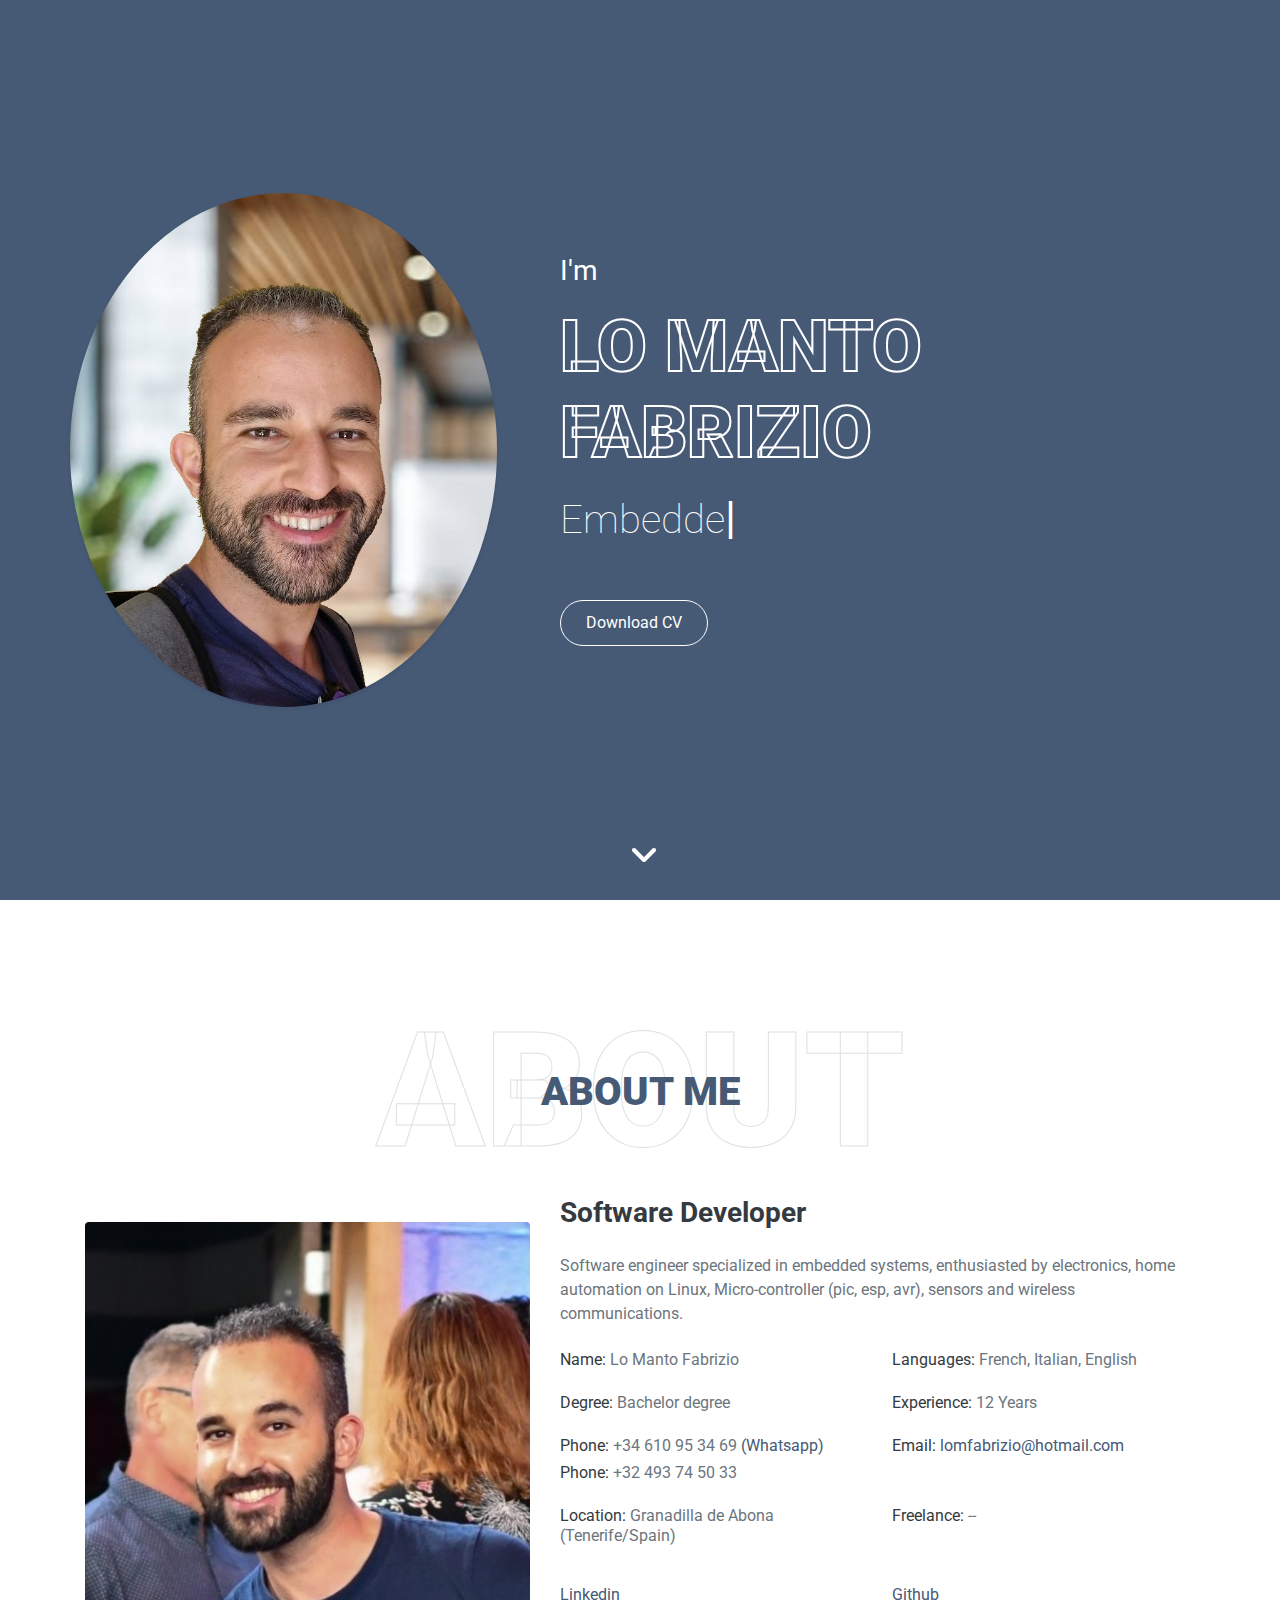
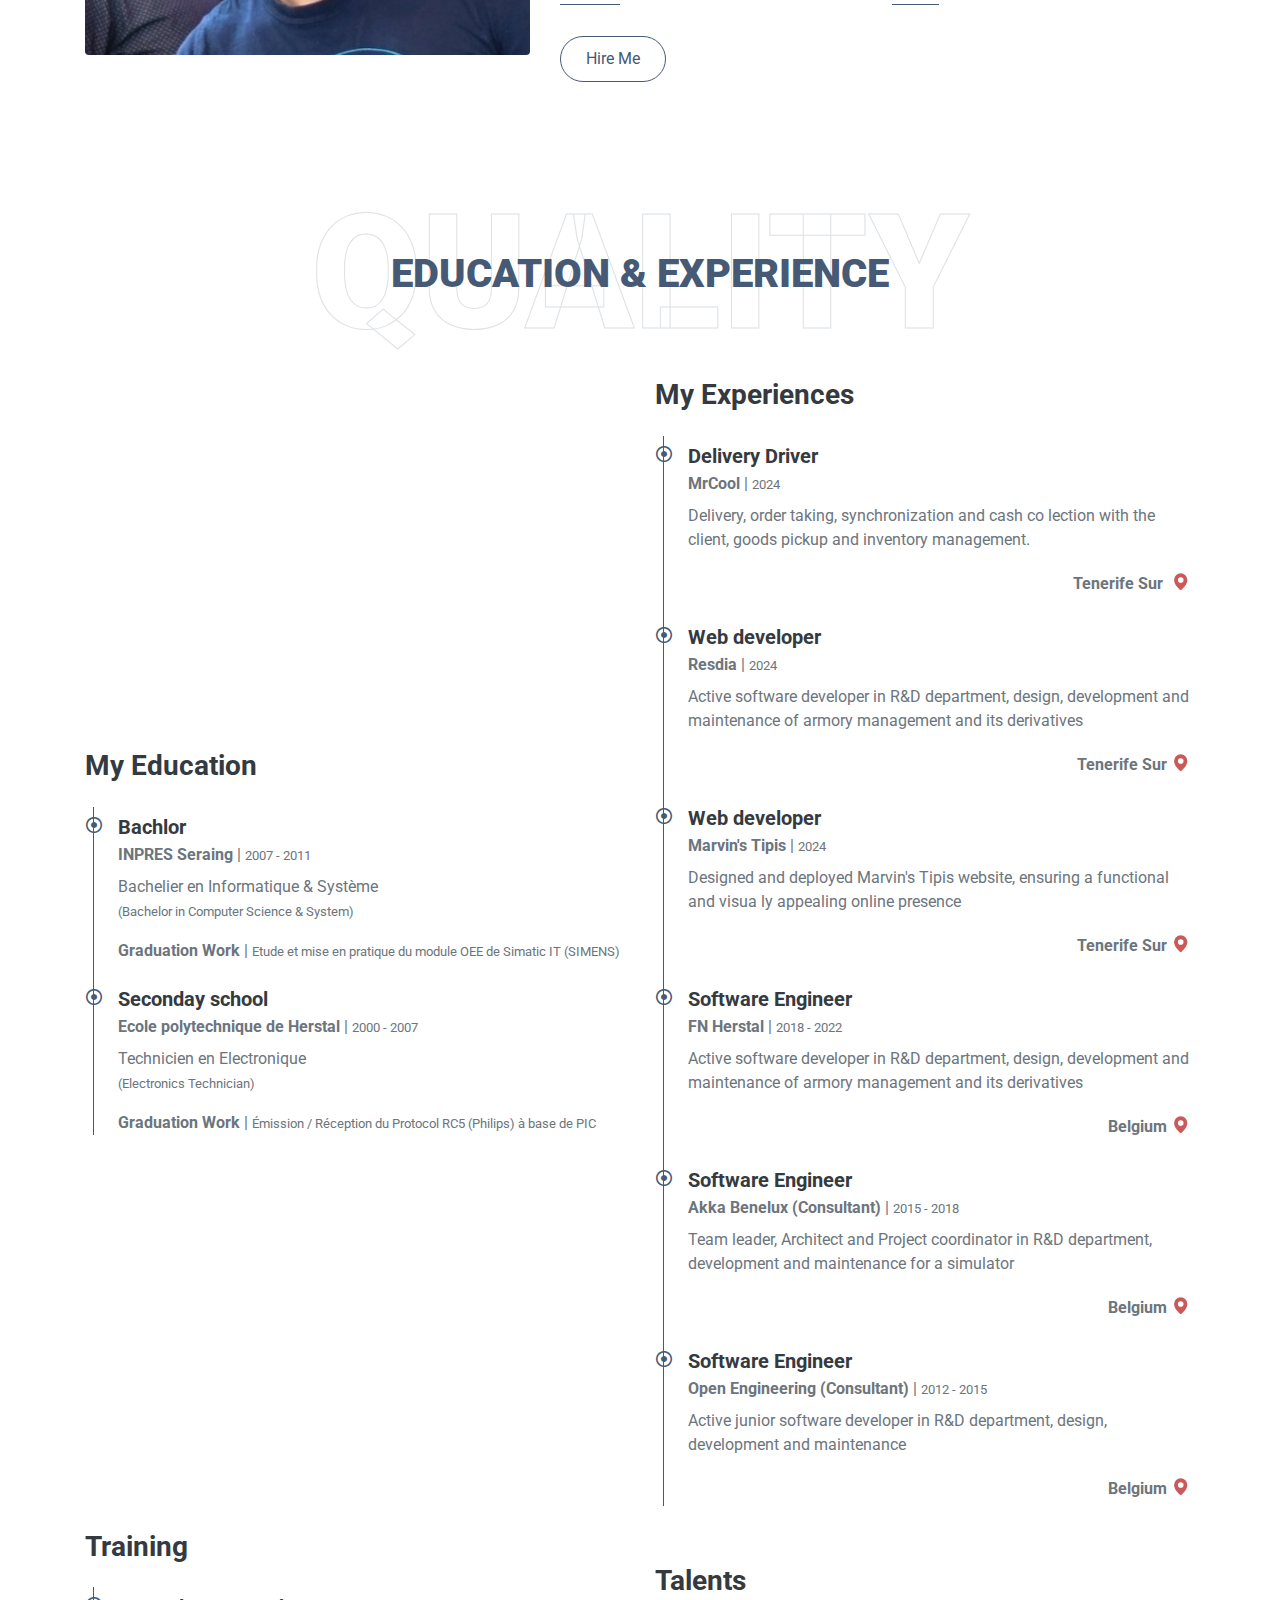
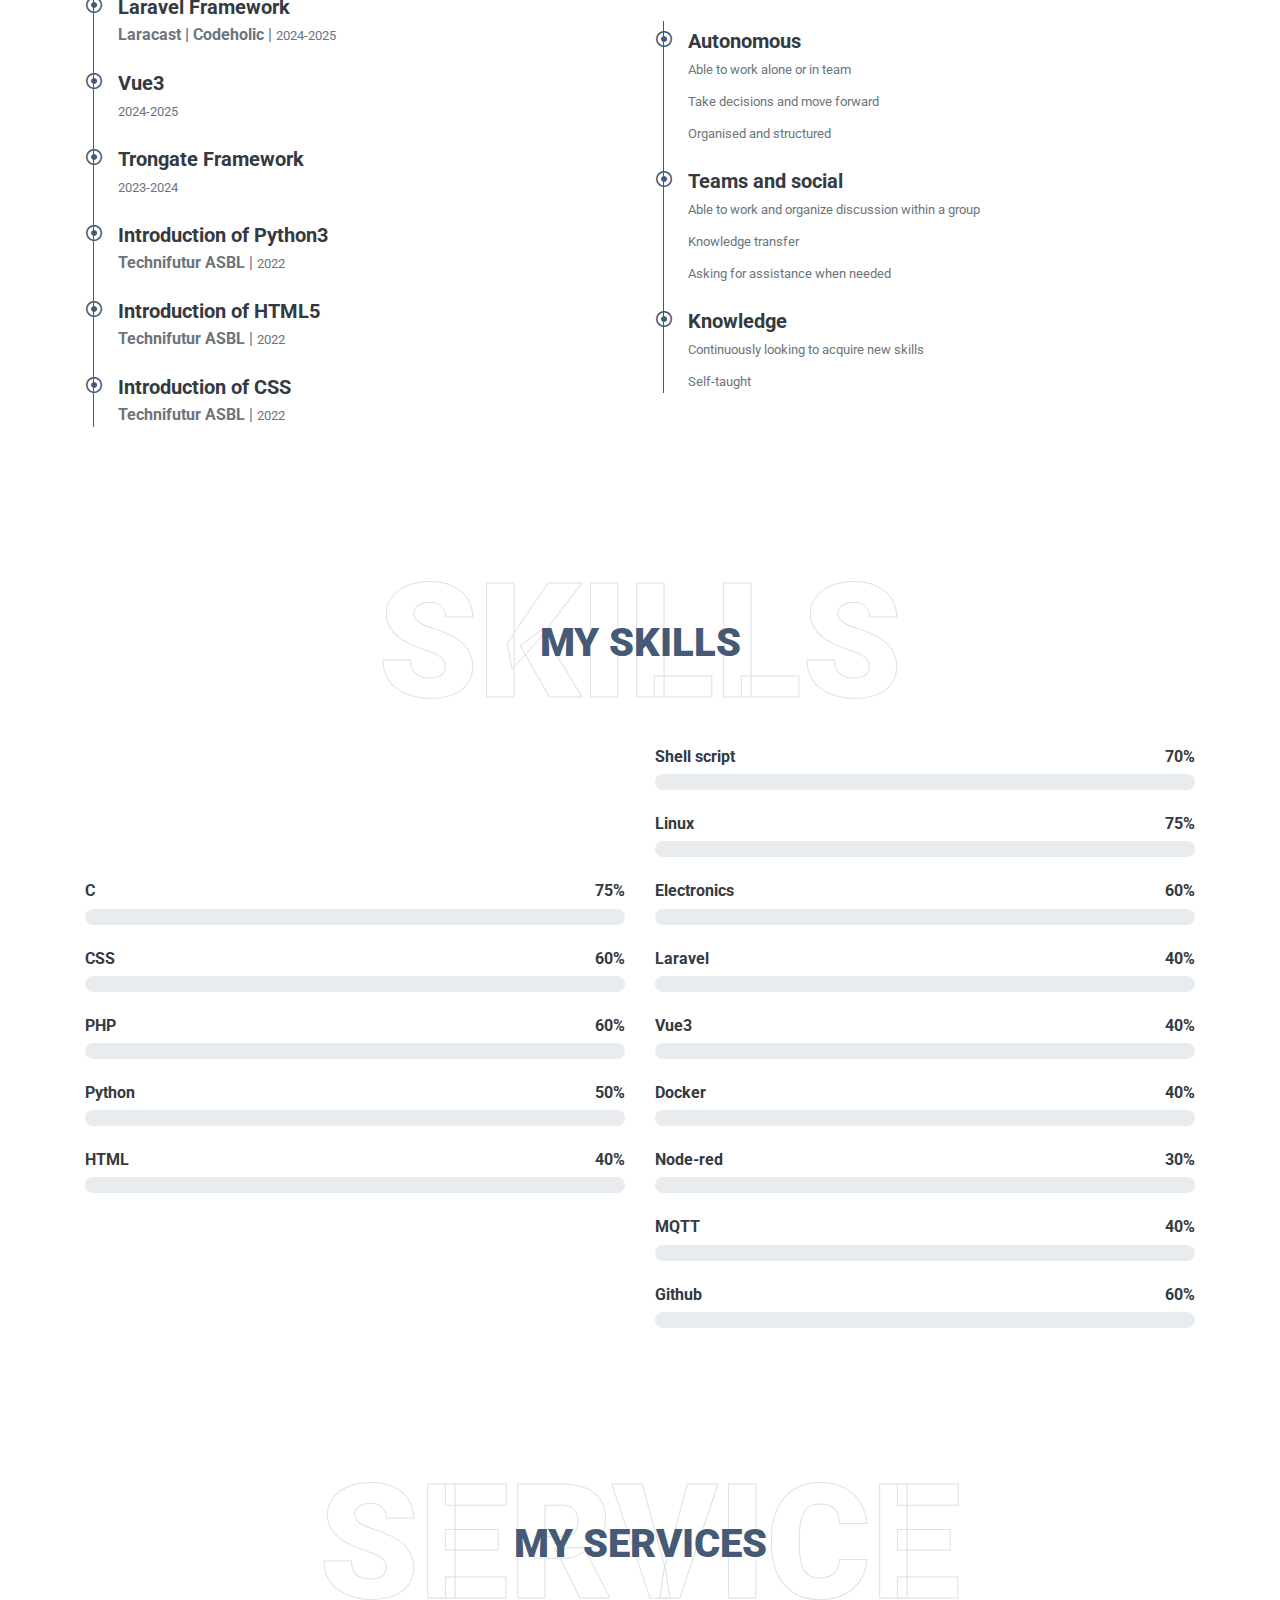
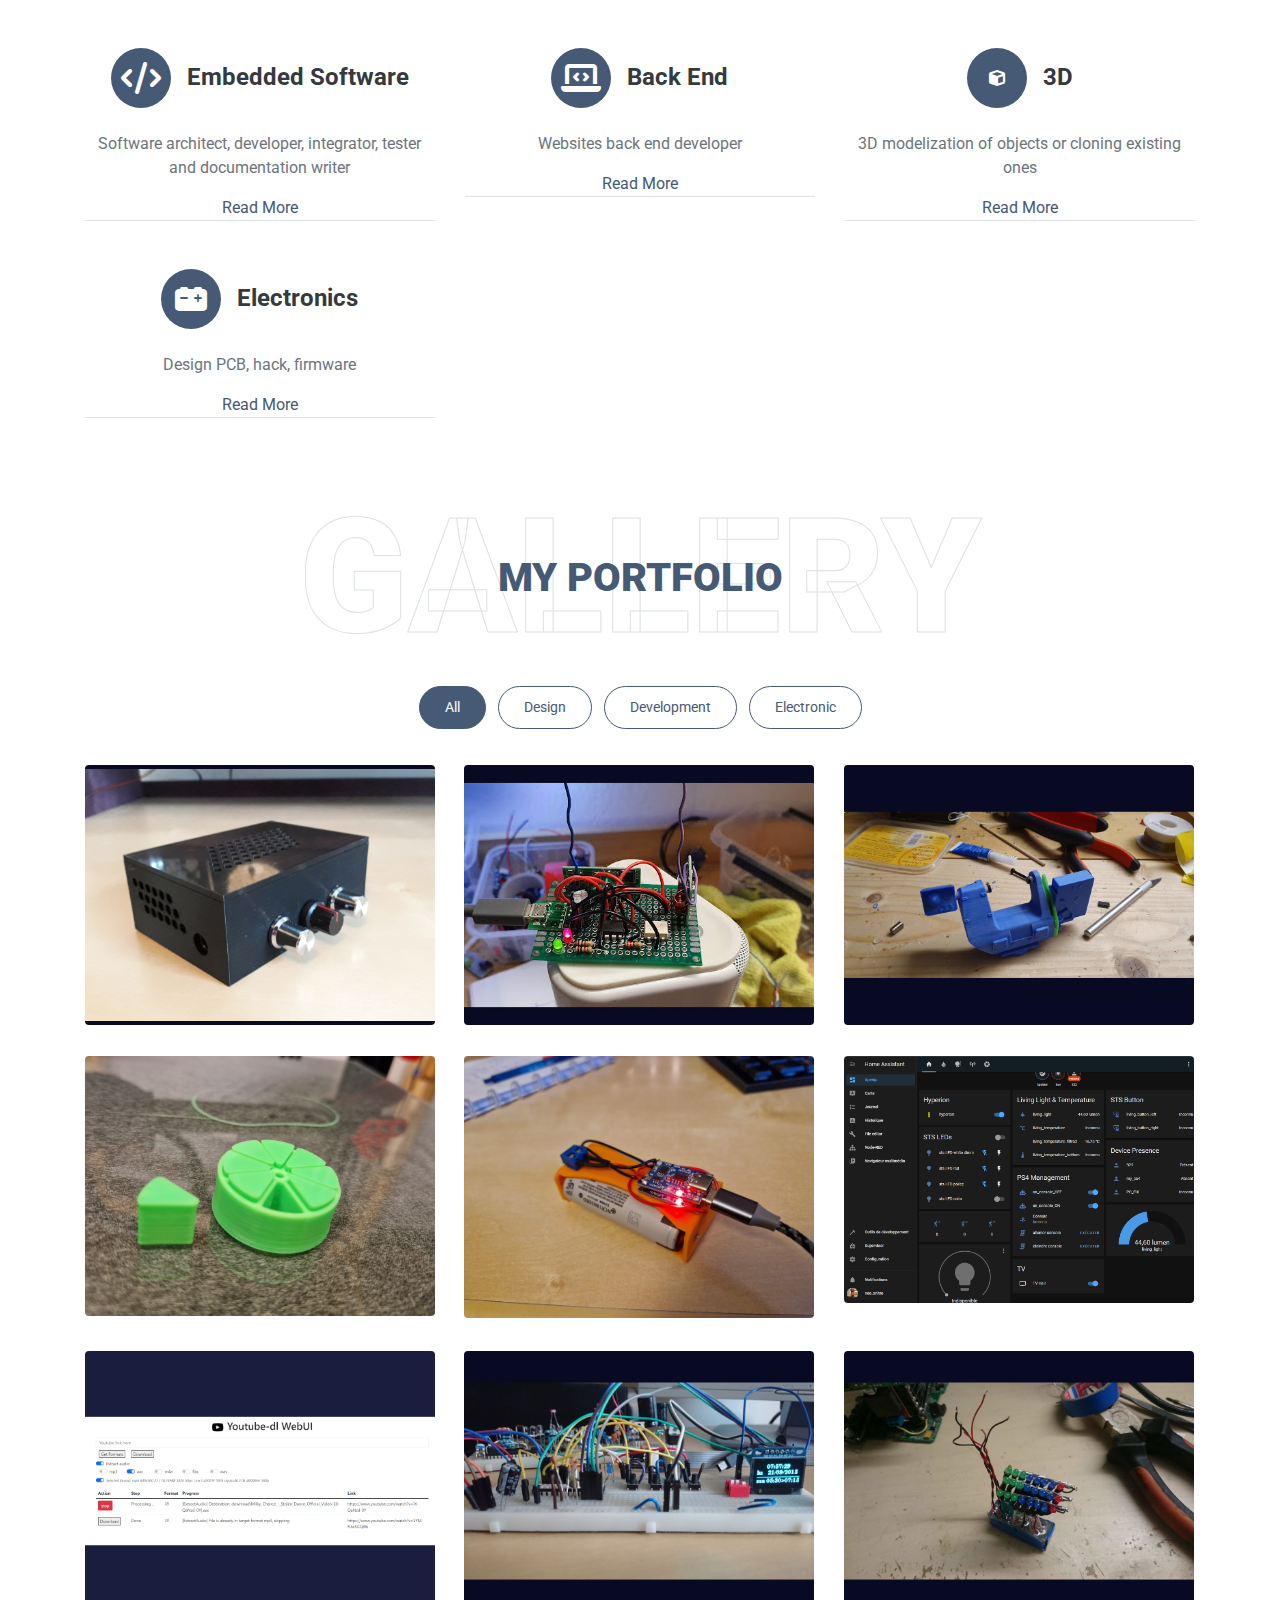
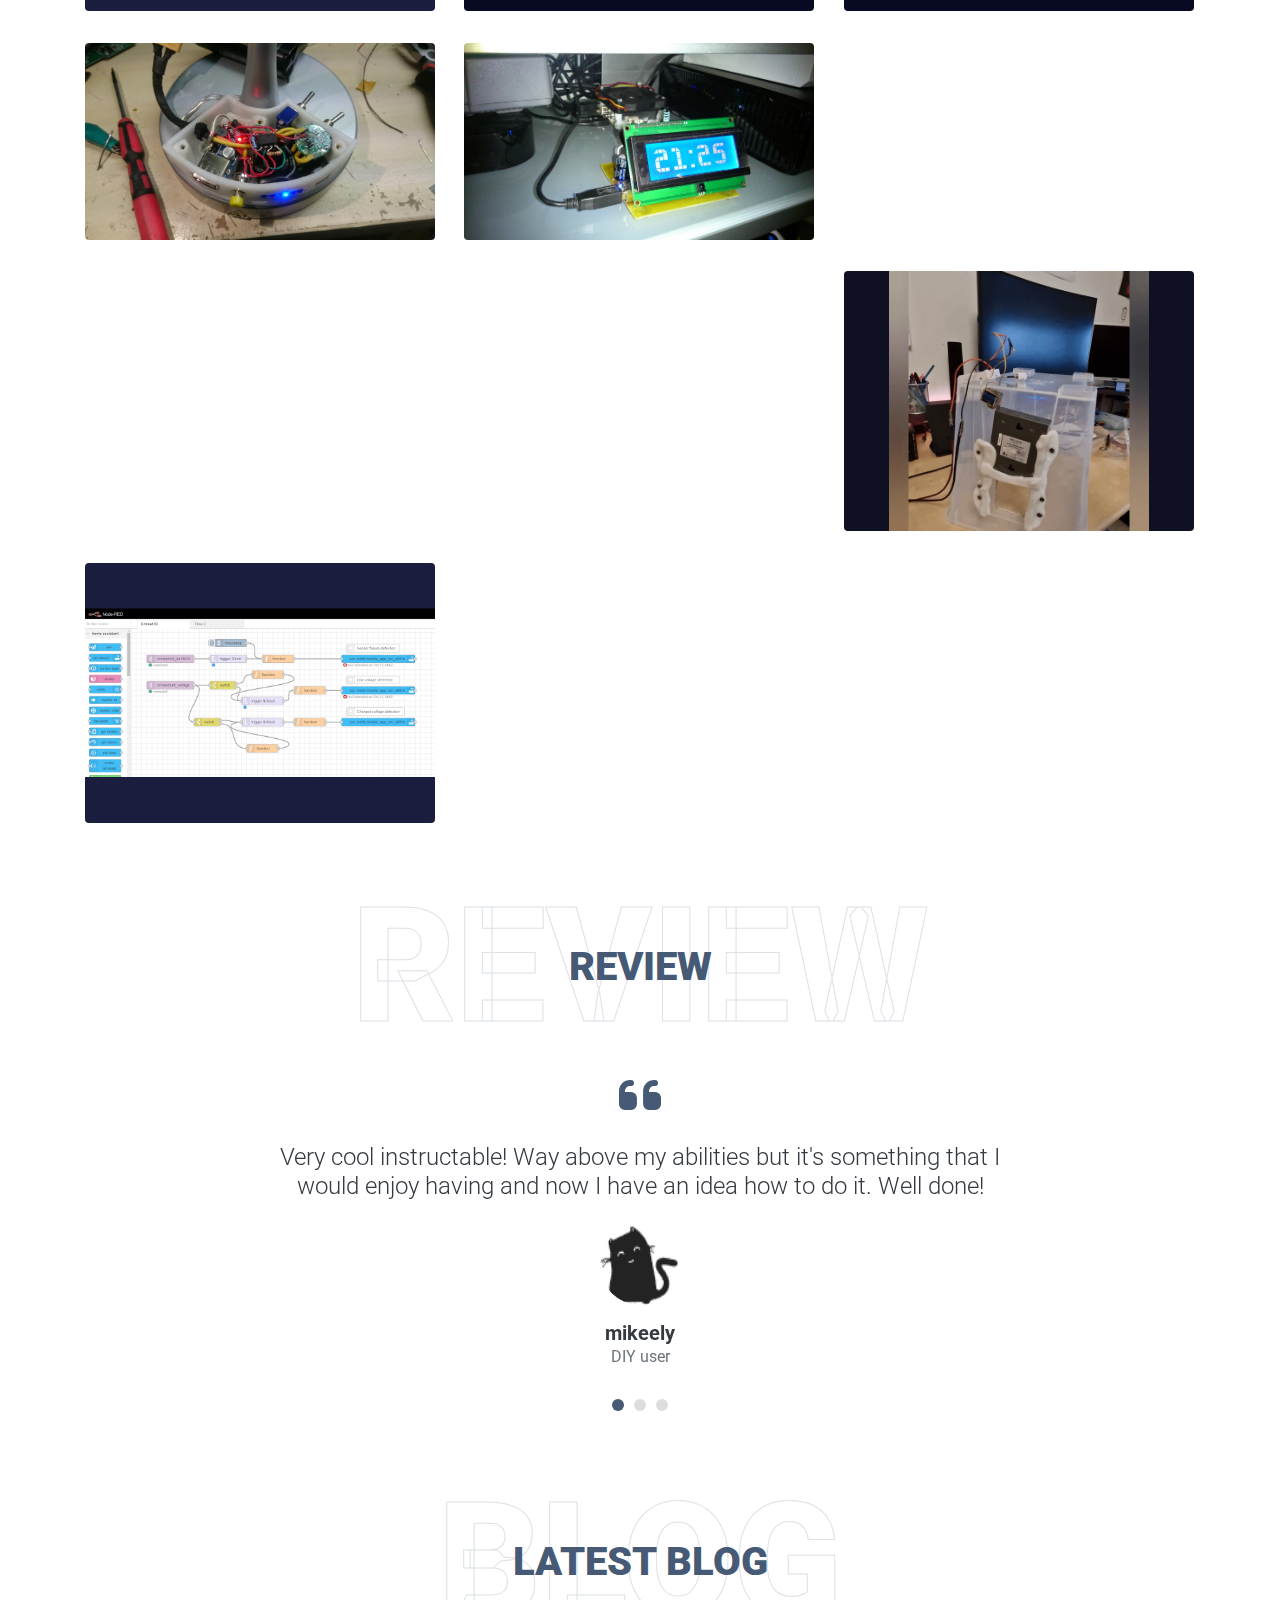
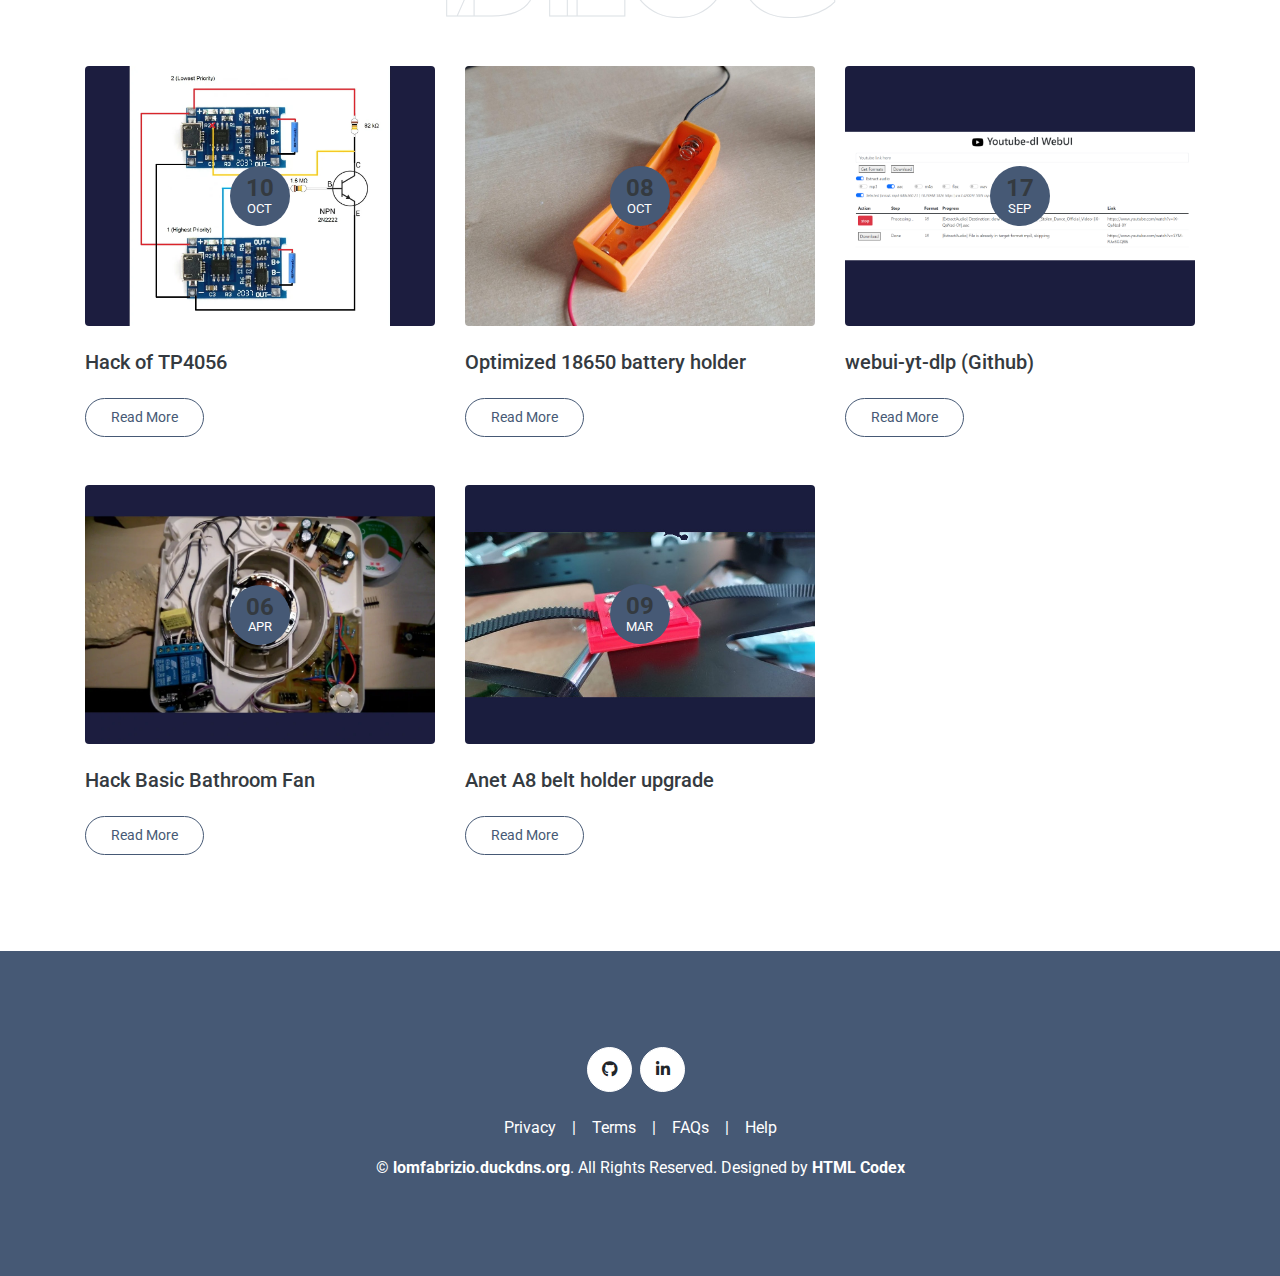
==== commit 9f9cd74a: "update infos" ====
--- a/index.html
+++ b/index.html
@@ -24,9 +24,19 @@
 
     <!-- Customized Bootstrap Stylesheet -->
     <link href="css/style.css" rel="stylesheet">
+	
+	<style>
+	  .custom-icon {
+		width: 28px;
+		fill: #cc5959;
+		padding-bottom: 5px
+	  }
+	</style>	
+	
 </head>
 
 <body data-spy="scroll" data-target=".navbar" data-offset="51">
+
     <!-- Navbar Start -->
     <nav class="navbar fixed-top shadow-sm navbar-expand-lg bg-light navbar-light py-3 py-lg-0 px-lg-5">
         <a href="index.html" class="navbar-brand ml-lg-3">
@@ -168,44 +178,94 @@
 					<div class="border-left border-primary pt-2 pl-4 ml-2">
 						<div class="position-relative mb-4">
 							<i class="far fa-dot-circle text-primary position-absolute" style="top: 2px; left: -32px;"></i>
+							<h5 class="font-weight-bold mb-1">Bachlor</h5>
+							<p class="mb-2"><strong>INPRES Seraing</strong> | <small>2007 - 2011</small></p>
+							<p> Bachelier en Informatique & Système<br> <small>   (Bachelor in Computer Science & System)</small>
+							<p class="mb-2"><strong>Graduation Work</strong> | <small>Etude et mise en pratique du module OEE de Simatic IT (SIMENS)</small></p>
+						</div>
+						<div class="position-relative mb-4">
+							<i class="far fa-dot-circle text-primary position-absolute" style="top: 2px; left: -32px;"></i>
 							<h5 class="font-weight-bold mb-1">Seconday school</h5>
 							<p class="mb-2"><strong>Ecole polytechnique de Herstal</strong> | <small>2000 - 2007</small></p>
 							<p>Technicien en Electronique
 								<br> <small>   (Electronics Technician)</small>
 							<p class="mb-2"><strong>Graduation Work</strong> | <small>Émission / Réception du Protocol RC5 (Philips) à base de PIC</small></p>
 						</div>
-						<div class="position-relative mb-4">
-							<i class="far fa-dot-circle text-primary position-absolute" style="top: 2px; left: -32px;"></i>
-							<h5 class="font-weight-bold mb-1">Bachlor</h5>
-							<p class="mb-2"><strong>INPRES Seraing</strong> | <small>2007 - 2011</small></p>
-							<p> Bachelier en Informatique & Système<br> <small>   (Bachelor in Computer Science & System)</small>
-							<p class="mb-2"><strong>Graduation Work</strong> | <small>Etude et mise en pratique du module OEE de Simatic IT (SIMENS)</small></p>
-						</div>
+						
 						
 					</div>
 				</div>
 				<div class="col-lg-6">
 					<h3 class="mb-4">My Experiences</h3>
 					<div class="border-left border-primary pt-2 pl-4 ml-2">
+					
+						<div class="position-relative mb-4">
+							<i class="far fa-dot-circle text-primary position-absolute" style="top: 2px; left: -32px;"></i>
+							<h5 class="font-weight-bold mb-1">Delivery Driver</h5>
+							<p class="mb-2"><strong>MrCool</strong> | <small>2024</small></p>
+							<p>Delivery, order taking, synchronization and cash co lection with the client, goods pickup and inventory management.</p>
+							<p class="mb-2" style="text-align: end"><strong>Tenerife Sur</strong>
+							<svg class="custom-icon" viewBox="0 0 100 100" xmlns="http://www.w3.org/2000/svg">
+	  <path d="M49,18.92A23.74,23.74,0,0,0,25.27,42.77c0,16.48,17,31.59,22.23,35.59a2.45,2.45,0,0,0,3.12,0c5.24-4.12,22.1-19.11,22.1-35.59A23.74,23.74,0,0,0,49,18.92Zm0,33.71a10,10,0,1,1,10-10A10,10,0,0,1,49,52.63Z"/>
+	</svg>
+	</p>
 						
+						</div>
+									
+						<div class="position-relative mb-4">
+							<i class="far fa-dot-circle text-primary position-absolute" style="top: 2px; left: -32px;"></i>
+							<h5 class="font-weight-bold mb-1">Web developer</h5>
+							<p class="mb-2"><strong>Resdia</strong> | <small>2024</small></p>
+							<p>Active software developer in R&D department, design, development and maintenance of armory management and its derivatives</p>
+							<p class="mb-2" style="text-align: end"><strong>Tenerife Sur</strong><svg class="custom-icon" viewBox="0 0 100 100" xmlns="http://www.w3.org/2000/svg">
+	  <path d="M49,18.92A23.74,23.74,0,0,0,25.27,42.77c0,16.48,17,31.59,22.23,35.59a2.45,2.45,0,0,0,3.12,0c5.24-4.12,22.1-19.11,22.1-35.59A23.74,23.74,0,0,0,49,18.92Zm0,33.71a10,10,0,1,1,10-10A10,10,0,0,1,49,52.63Z"/>
+	</svg>
+	</p>
+						</div>
+						
+							<div class="position-relative mb-4">
+							<i class="far fa-dot-circle text-primary position-absolute" style="top: 2px; left: -32px;"></i>
+							<h5 class="font-weight-bold mb-1">Web developer</h5>
+							<p class="mb-2"><strong>Marvin's Tipis</strong> | <small>2024</small></p>
+							<p> Designed and deployed Marvin's Tipis website, ensuring a functional
+ and visua ly appealing online presence</p>
+							<p class="mb-2" style="text-align: end"><strong>Tenerife Sur</strong><svg class="custom-icon" viewBox="0 0 100 100" xmlns="http://www.w3.org/2000/svg">
+	  <path d="M49,18.92A23.74,23.74,0,0,0,25.27,42.77c0,16.48,17,31.59,22.23,35.59a2.45,2.45,0,0,0,3.12,0c5.24-4.12,22.1-19.11,22.1-35.59A23.74,23.74,0,0,0,49,18.92Zm0,33.71a10,10,0,1,1,10-10A10,10,0,0,1,49,52.63Z"/>
+	</svg>
+	</p>
+						</div>
+						
+						<div class="position-relative mb-4">
+							<i class="far fa-dot-circle text-primary position-absolute" style="top: 2px; left: -32px;"></i>
+							<h5 class="font-weight-bold mb-1">Software Engineer</h5>
+							<p class="mb-2"><strong>FN Herstal</strong> | <small>2018 - 2022</small></p>
+							<p>Active software developer in R&D department, design, development and maintenance of armory management and its derivatives</p>
+							<p class="mb-2" style="text-align: end"><strong>Belgium</strong><svg class="custom-icon" viewBox="0 0 100 100" xmlns="http://www.w3.org/2000/svg">
+	  <path d="M49,18.92A23.74,23.74,0,0,0,25.27,42.77c0,16.48,17,31.59,22.23,35.59a2.45,2.45,0,0,0,3.12,0c5.24-4.12,22.1-19.11,22.1-35.59A23.74,23.74,0,0,0,49,18.92Zm0,33.71a10,10,0,1,1,10-10A10,10,0,0,1,49,52.63Z"/>
+	</svg>
+	</p>
+						</div>
+						<div class="position-relative mb-4">
+							<i class="far fa-dot-circle text-primary position-absolute" style="top: 2px; left: -32px;"></i>
+							<h5 class="font-weight-bold mb-1">Software Engineer</h5>
+							<p class="mb-2"><strong>Akka Benelux (Consultant)</strong> | <small>2015 - 2018</small></p>
+							<p>Team leader, Architect and Project coordinator in R&D department, development and maintenance for a simulator</p>
+							<p class="mb-2" style="text-align: end"><strong>Belgium</strong><svg class="custom-icon" viewBox="0 0 100 100" xmlns="http://www.w3.org/2000/svg">
+	  <path d="M49,18.92A23.74,23.74,0,0,0,25.27,42.77c0,16.48,17,31.59,22.23,35.59a2.45,2.45,0,0,0,3.12,0c5.24-4.12,22.1-19.11,22.1-35.59A23.74,23.74,0,0,0,49,18.92Zm0,33.71a10,10,0,1,1,10-10A10,10,0,0,1,49,52.63Z"/>
+	</svg>
+	</p>
+						</div>
 						<div class="position-relative mb-4">
 							<i class="far fa-dot-circle text-primary position-absolute" style="top: 2px; left: -32px;"></i>
 							<h5 class="font-weight-bold mb-1">Software Engineer</h5>
 							<p class="mb-2"><strong>Open Engineering (Consultant)</strong> | <small>2012 - 2015</small></p>
 							<p>Active junior software developer in R&D department, design, development and maintenance</p>
-						</div>
-						<div class="position-relative mb-4">
-							<i class="far fa-dot-circle text-primary position-absolute" style="top: 2px; left: -32px;"></i>
-							<h5 class="font-weight-bold mb-1">Software Engineer</h5>
-							<p class="mb-2"><strong>Akka Benelux (Consultant)</strong> | <small>2015 - 2018</small></p>
-							<p>Team leader, Architect and Project coordinator in R&D department, development and maintenance for a simulator</p>
-						</div>
-						<div class="position-relative mb-4">
-							<i class="far fa-dot-circle text-primary position-absolute" style="top: 2px; left: -32px;"></i>
-							<h5 class="font-weight-bold mb-1">Software Engineer</h5>
-							<p class="mb-2"><strong>FN Herstal</strong> | <small>2018 - 2022</small></p>
-							<p>Active software developer in R&D department, design, development and maintenance of armory management and its derivatives</p>
-						</div>
+							<p class="mb-2" style="text-align: end"><strong>Belgium</strong><svg class="custom-icon" viewBox="0 0 100 100" xmlns="http://www.w3.org/2000/svg">
+	  <path d="M49,18.92A23.74,23.74,0,0,0,25.27,42.77c0,16.48,17,31.59,22.23,35.59a2.45,2.45,0,0,0,3.12,0c5.24-4.12,22.1-19.11,22.1-35.59A23.74,23.74,0,0,0,49,18.92Zm0,33.71a10,10,0,1,1,10-10A10,10,0,0,1,49,52.63Z"/>
+	</svg>
+	</p>
+						</div>
+						
 	
 					</div>
 				</div>
@@ -213,6 +273,21 @@
 				<div class="col-lg-6">
 					<h3 class="mb-4">Training</h3>
 					<div class="border-left border-primary pt-2 pl-4 ml-2">
+						<div class="position-relative mb-4">
+							<i class="far fa-dot-circle text-primary position-absolute" style="top: 2px; left: -32px;"></i>
+							<h5 class="font-weight-bold mb-1">Laravel Framework</h5>
+							<p class="mb-2"><strong>Laracast | Codeholic</strong> | <small>2024-2025</small></p>
+						</div>
+						<div class="position-relative mb-4">
+							<i class="far fa-dot-circle text-primary position-absolute" style="top: 2px; left: -32px;"></i>
+							<h5 class="font-weight-bold mb-1">Vue3</h5>
+							<p class="mb-2"><strong></strong><small>2024-2025</small></p>
+						</div>
+						<div class="position-relative mb-4">
+							<i class="far fa-dot-circle text-primary position-absolute" style="top: 2px; left: -32px;"></i>
+							<h5 class="font-weight-bold mb-1">Trongate Framework</h5>
+							<p class="mb-2"><strong></strong><small>2023-2024</small></p>
+						</div>						
 						<div class="position-relative mb-4">
 							<i class="far fa-dot-circle text-primary position-absolute" style="top: 2px; left: -32px;"></i>
 							<h5 class="font-weight-bold mb-1">Introduction of Python3</h5>
@@ -291,19 +366,19 @@
                     <div class="skill mb-4">
                         <div class="d-flex justify-content-between">
                             <h6 class="font-weight-bold">CSS</h6>
-                            <h6 class="font-weight-bold">30%</h6>
-                        </div>
-                        <div class="progress">
-                            <div class="progress-bar bg-warning" role="progressbar" aria-valuenow="30" aria-valuemin="0" aria-valuemax="100"></div>
+                            <h6 class="font-weight-bold">60%</h6>
+                        </div>
+                        <div class="progress">
+                            <div class="progress-bar bg-warning" role="progressbar" aria-valuenow="60" aria-valuemin="0" aria-valuemax="100"></div>
                         </div>
                     </div>
                     <div class="skill mb-4">
                         <div class="d-flex justify-content-between">
                             <h6 class="font-weight-bold">PHP</h6>
-                            <h6 class="font-weight-bold">30%</h6>
-                        </div>
-                        <div class="progress">
-                            <div class="progress-bar bg-danger" role="progressbar" aria-valuenow="30" aria-valuemin="0" aria-valuemax="100"></div>
+                            <h6 class="font-weight-bold">60%</h6>
+                        </div>
+                        <div class="progress">
+                            <div class="progress-bar bg-danger" role="progressbar" aria-valuenow="60" aria-valuemin="0" aria-valuemax="100"></div>
                         </div>
                     </div>
 
@@ -360,6 +435,26 @@
                         </div>
                         <div class="progress">
                             <div class="progress-bar bg-info" role="progressbar" aria-valuenow="70" aria-valuemin="0" aria-valuemax="100"></div>
+                        </div>
+                    </div>
+					
+					<div class="skill mb-4">
+                        <div class="d-flex justify-content-between">
+                            <h6 class="font-weight-bold">Laravel</h6>
+                            <h6 class="font-weight-bold">40%</h6>
+                        </div>
+                        <div class="progress">
+                            <div class="progress-bar bg-info" role="progressbar" aria-valuenow="40" aria-valuemin="0" aria-valuemax="100"></div>
+                        </div>
+                    </div>
+					
+					<div class="skill mb-4">
+                        <div class="d-flex justify-content-between">
+                            <h6 class="font-weight-bold">Vue3</h6>
+                            <h6 class="font-weight-bold">40%</h6>
+                        </div>
+                        <div class="progress">
+                            <div class="progress-bar bg-info" role="progressbar" aria-valuenow="40" aria-valuemin="0" aria-valuemax="100"></div>
                         </div>
                     </div>
 
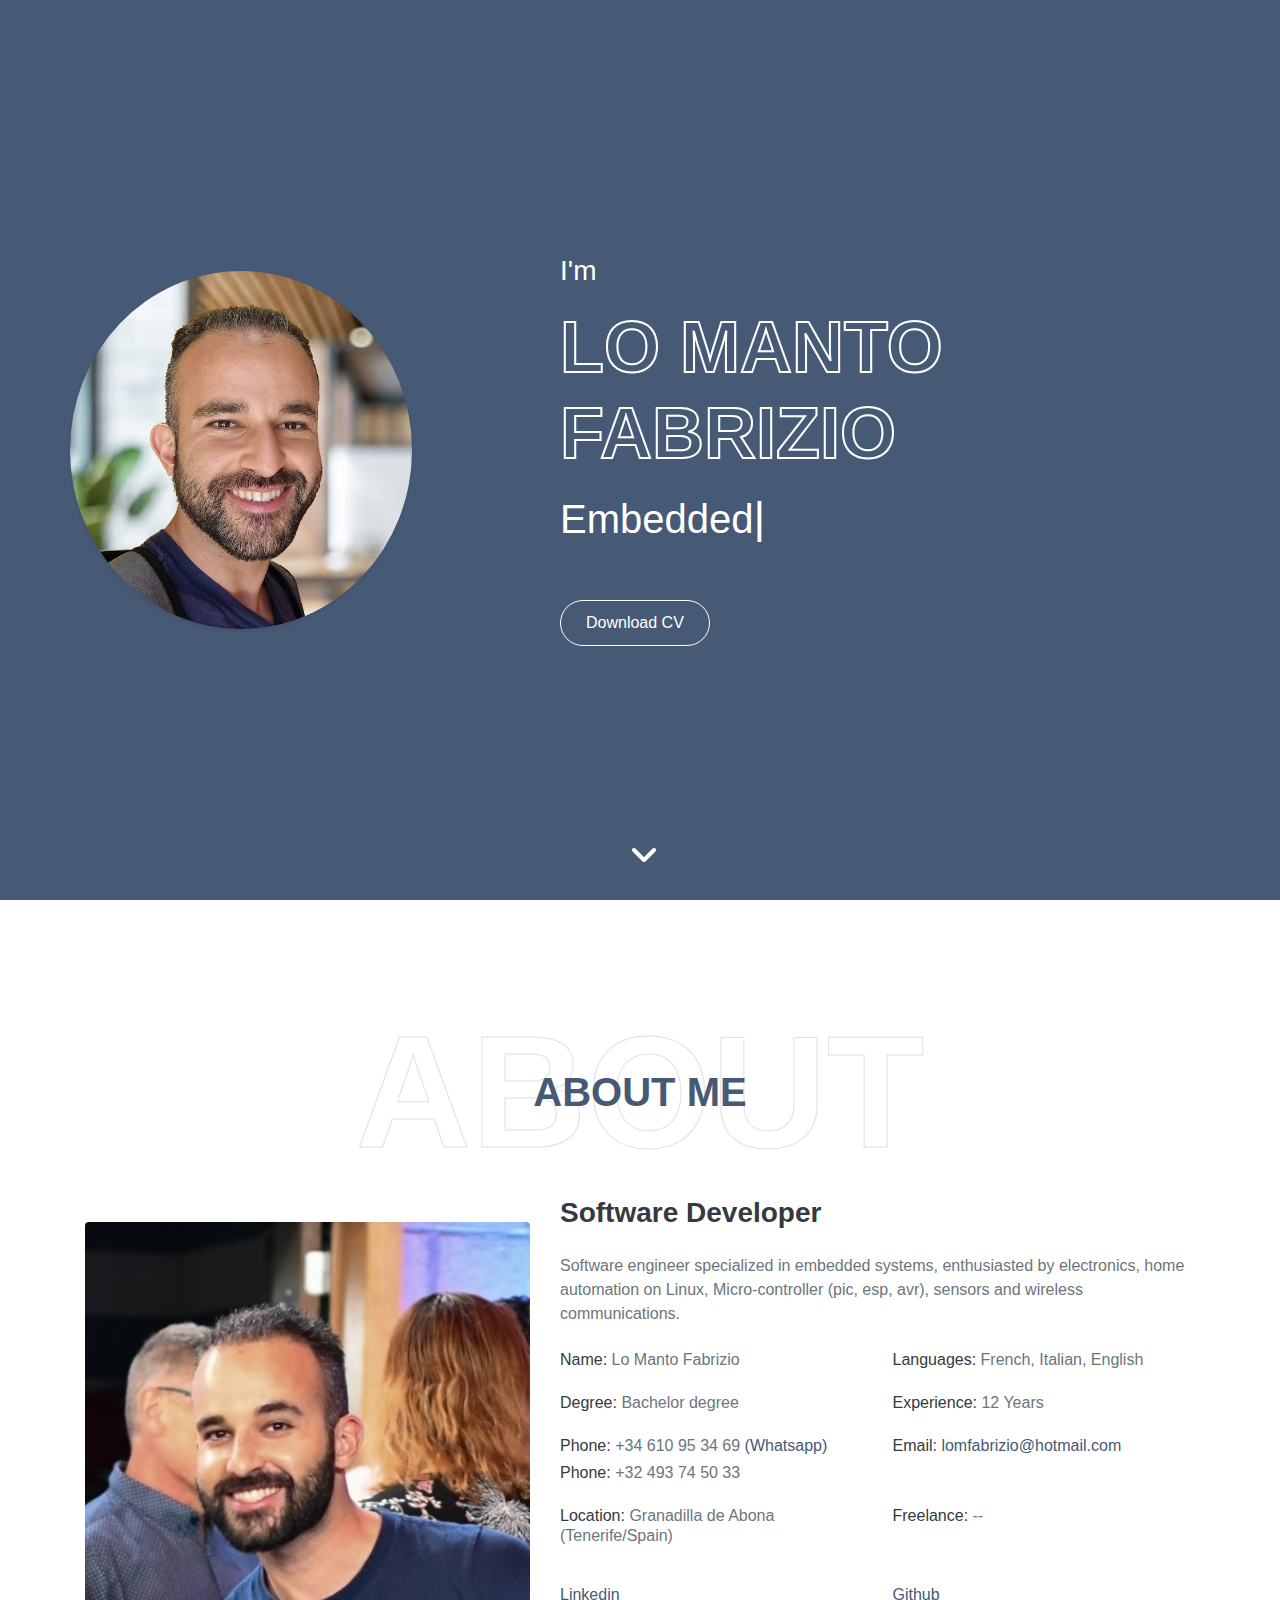
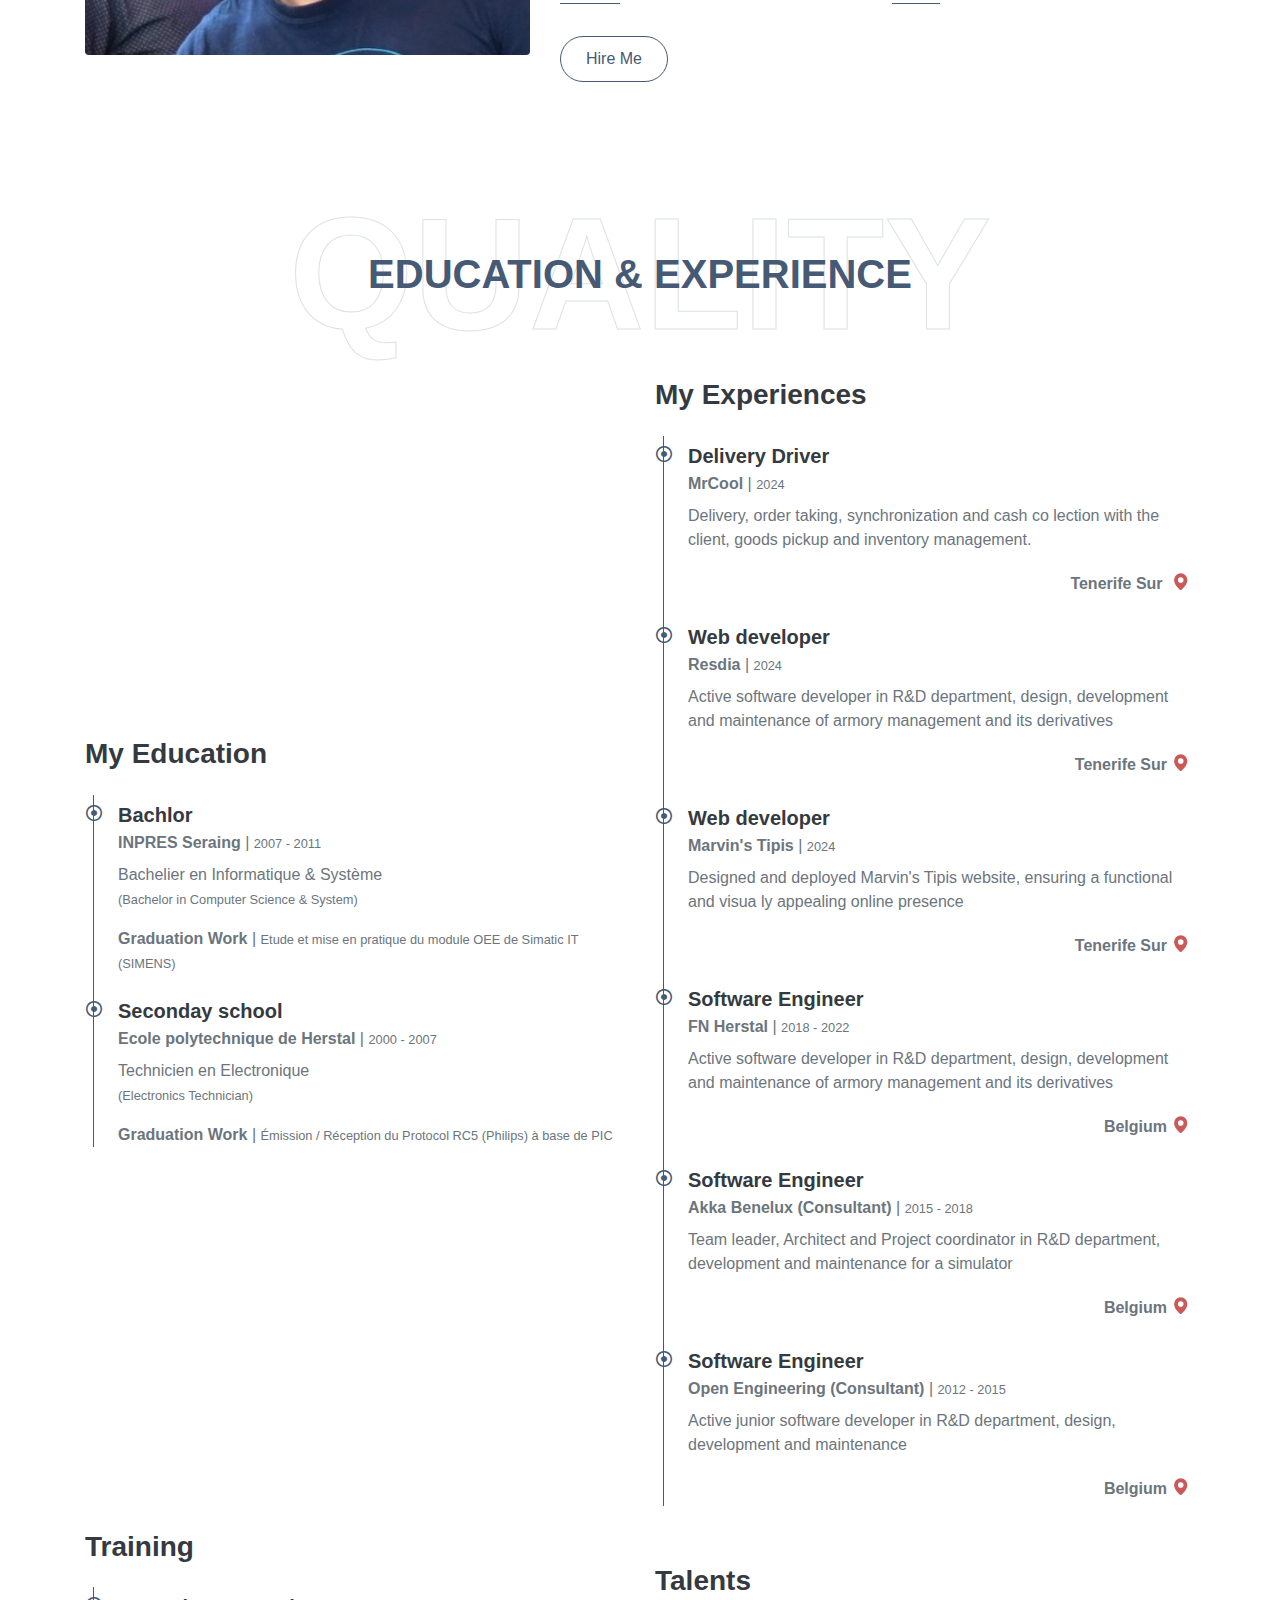
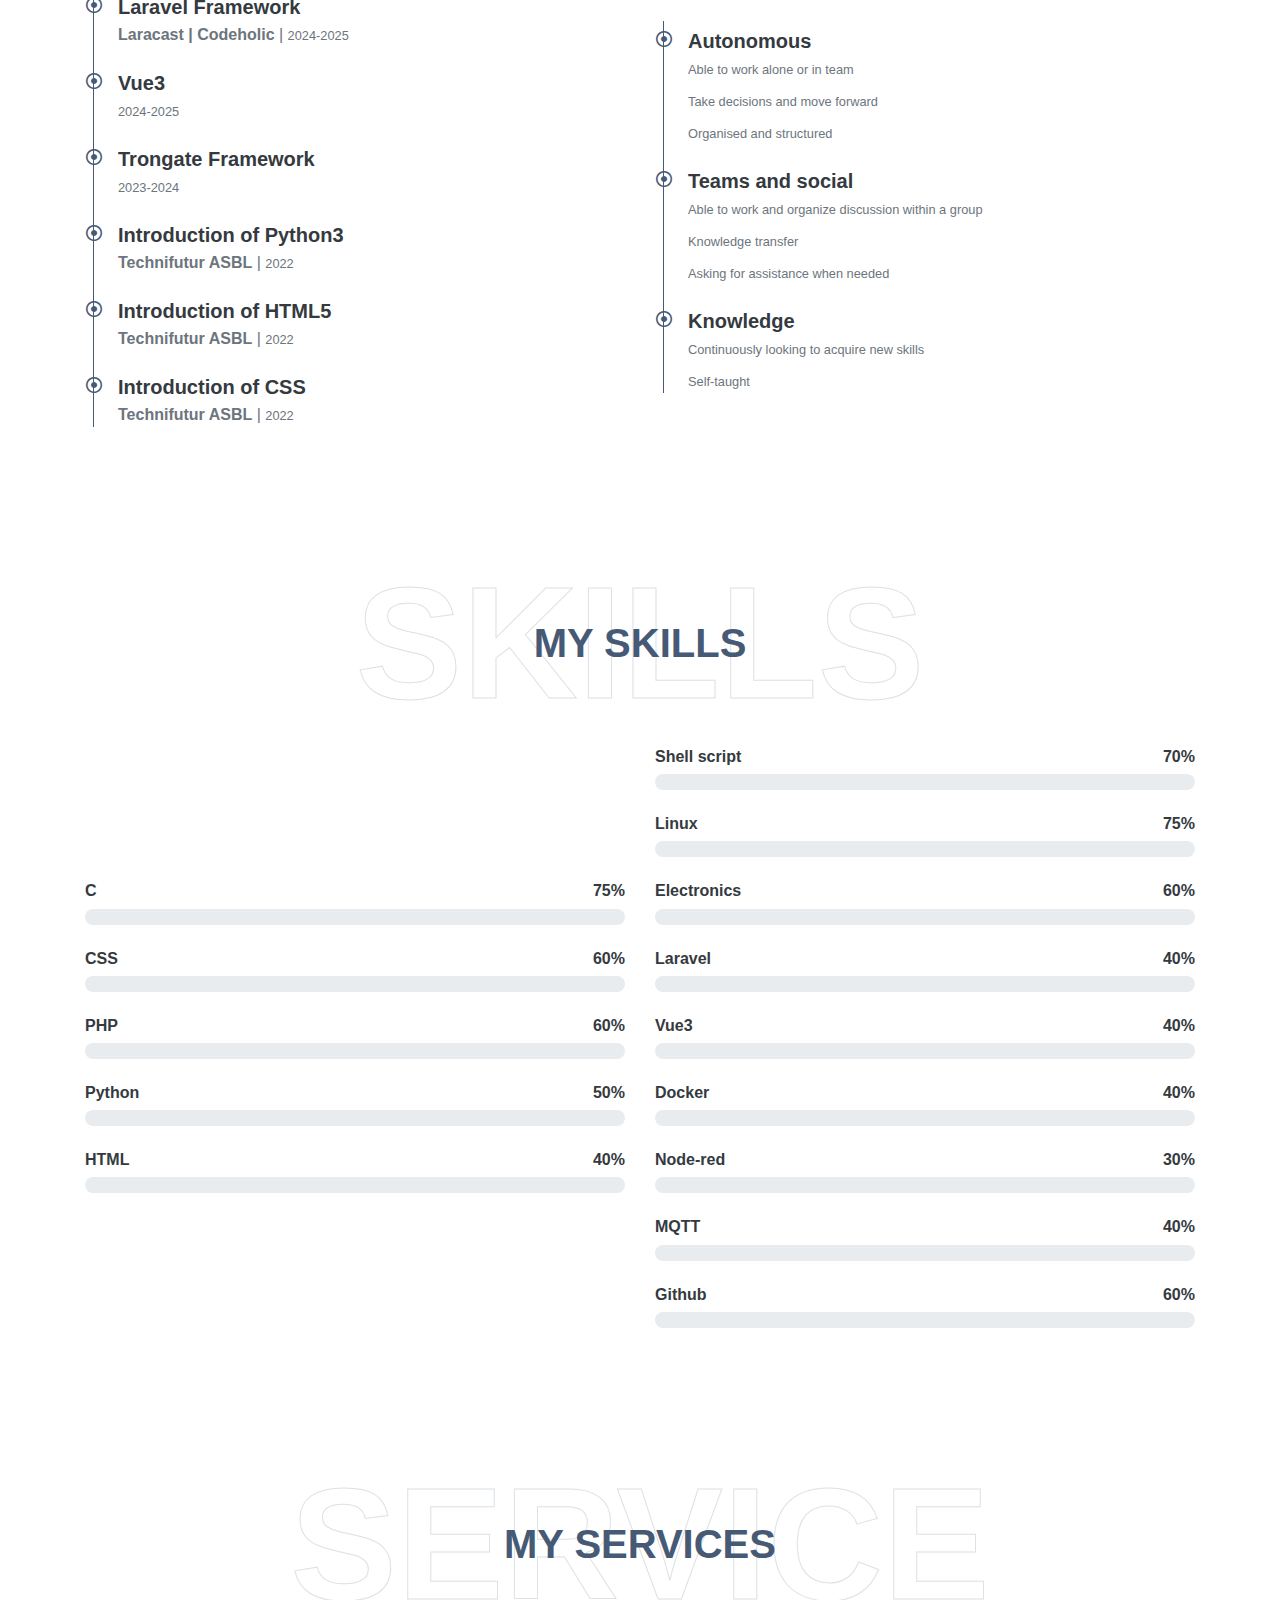
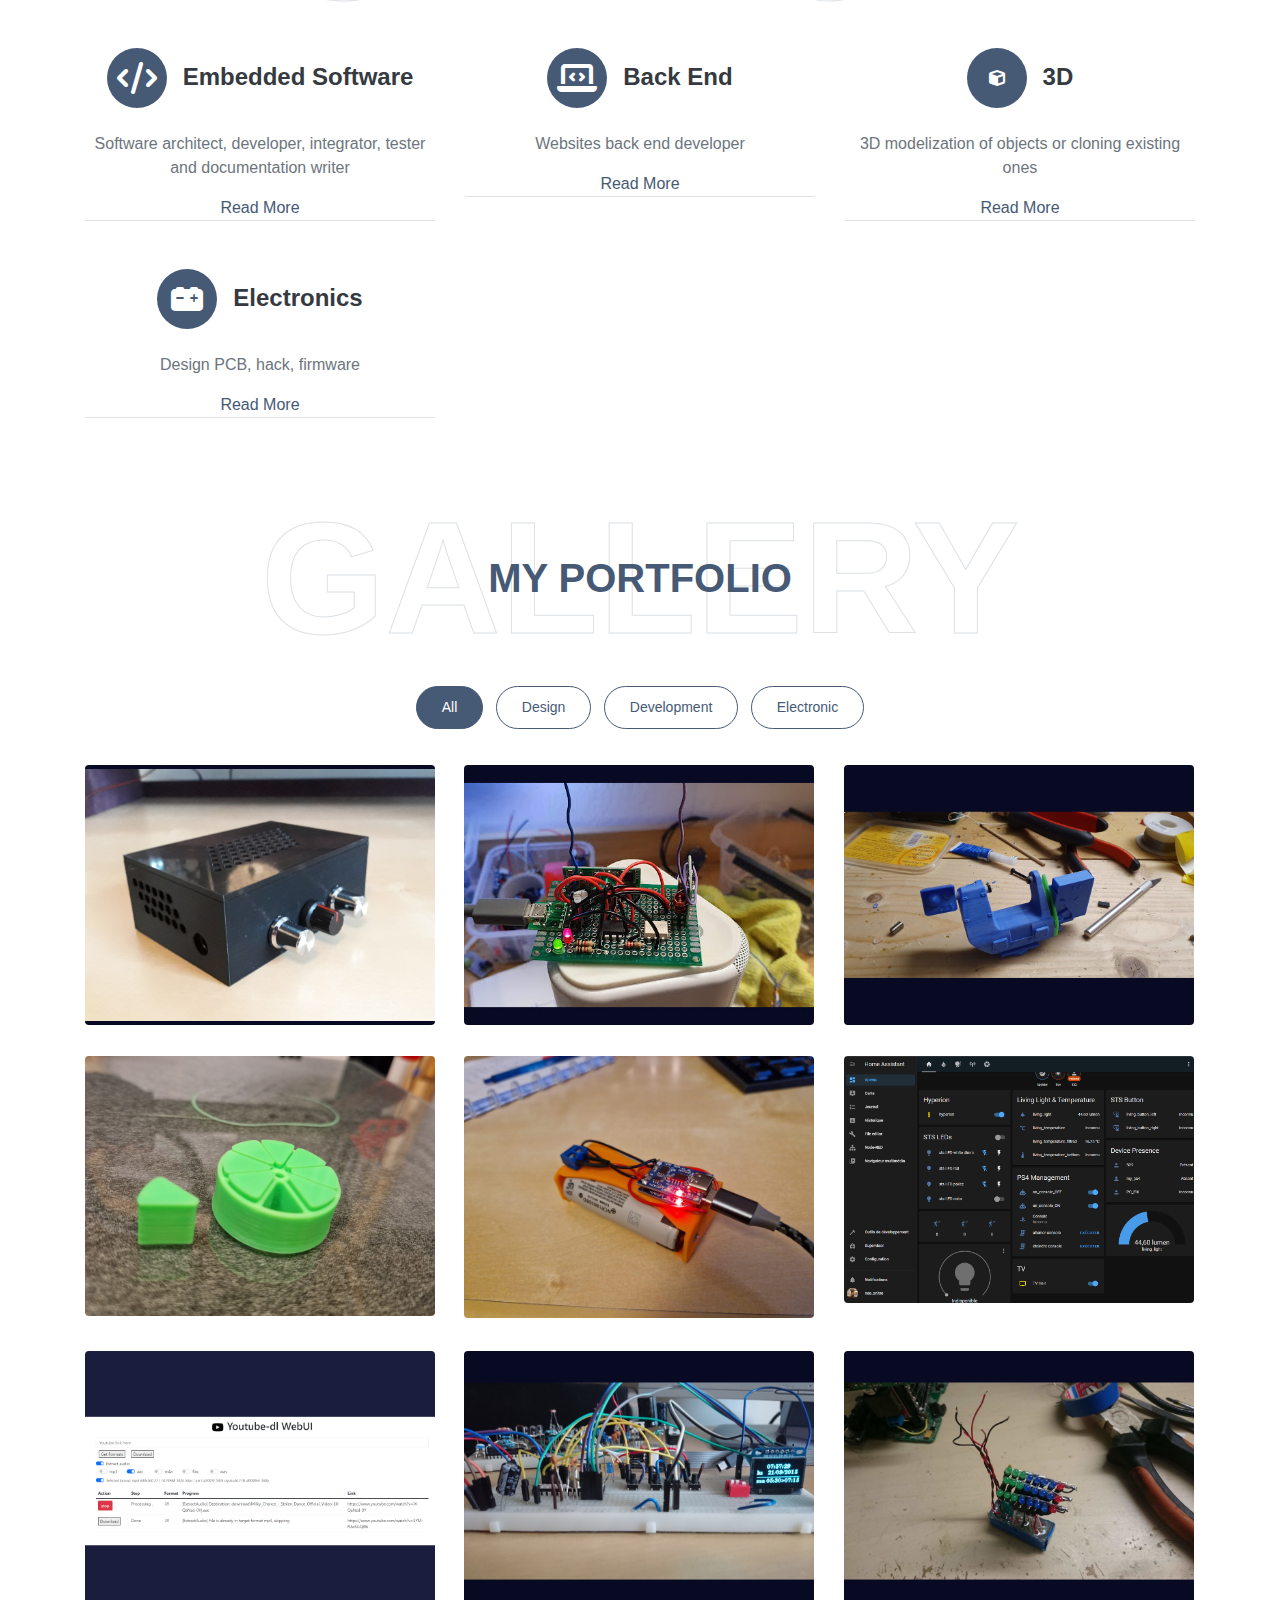
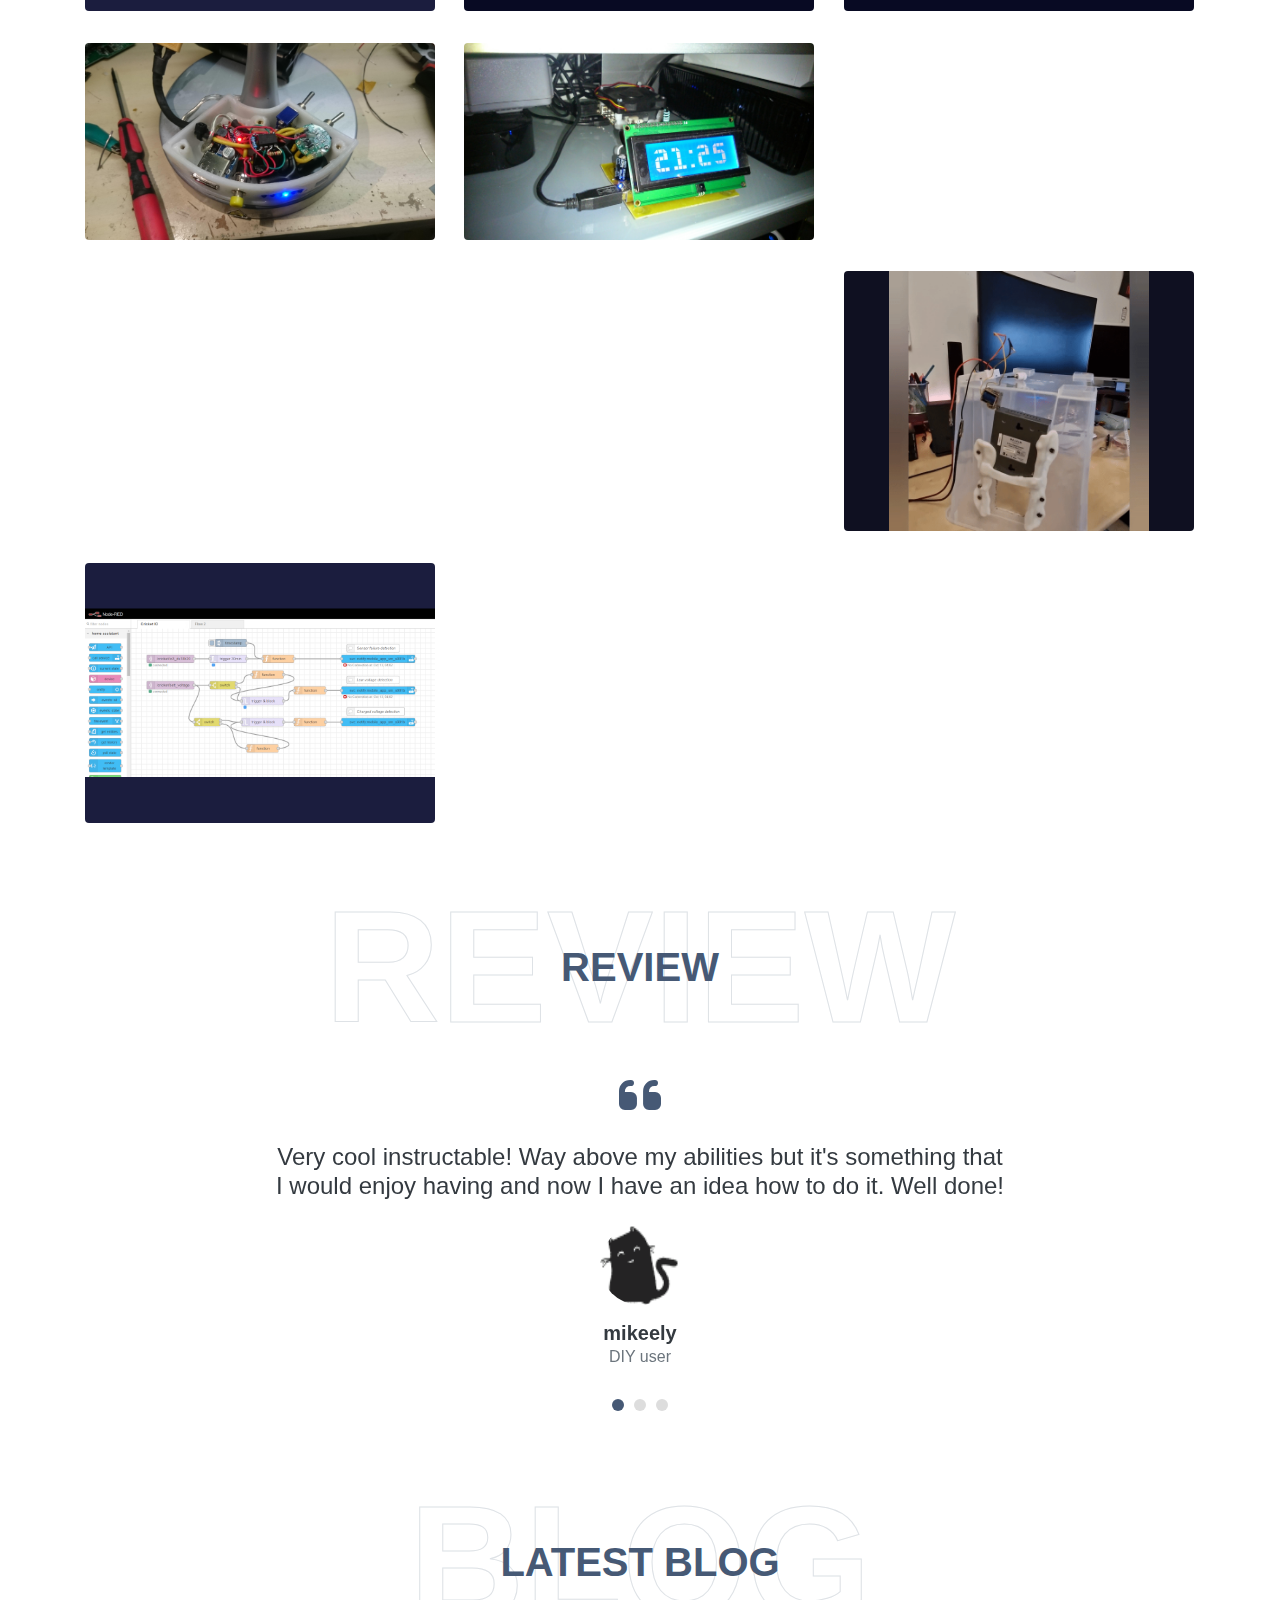
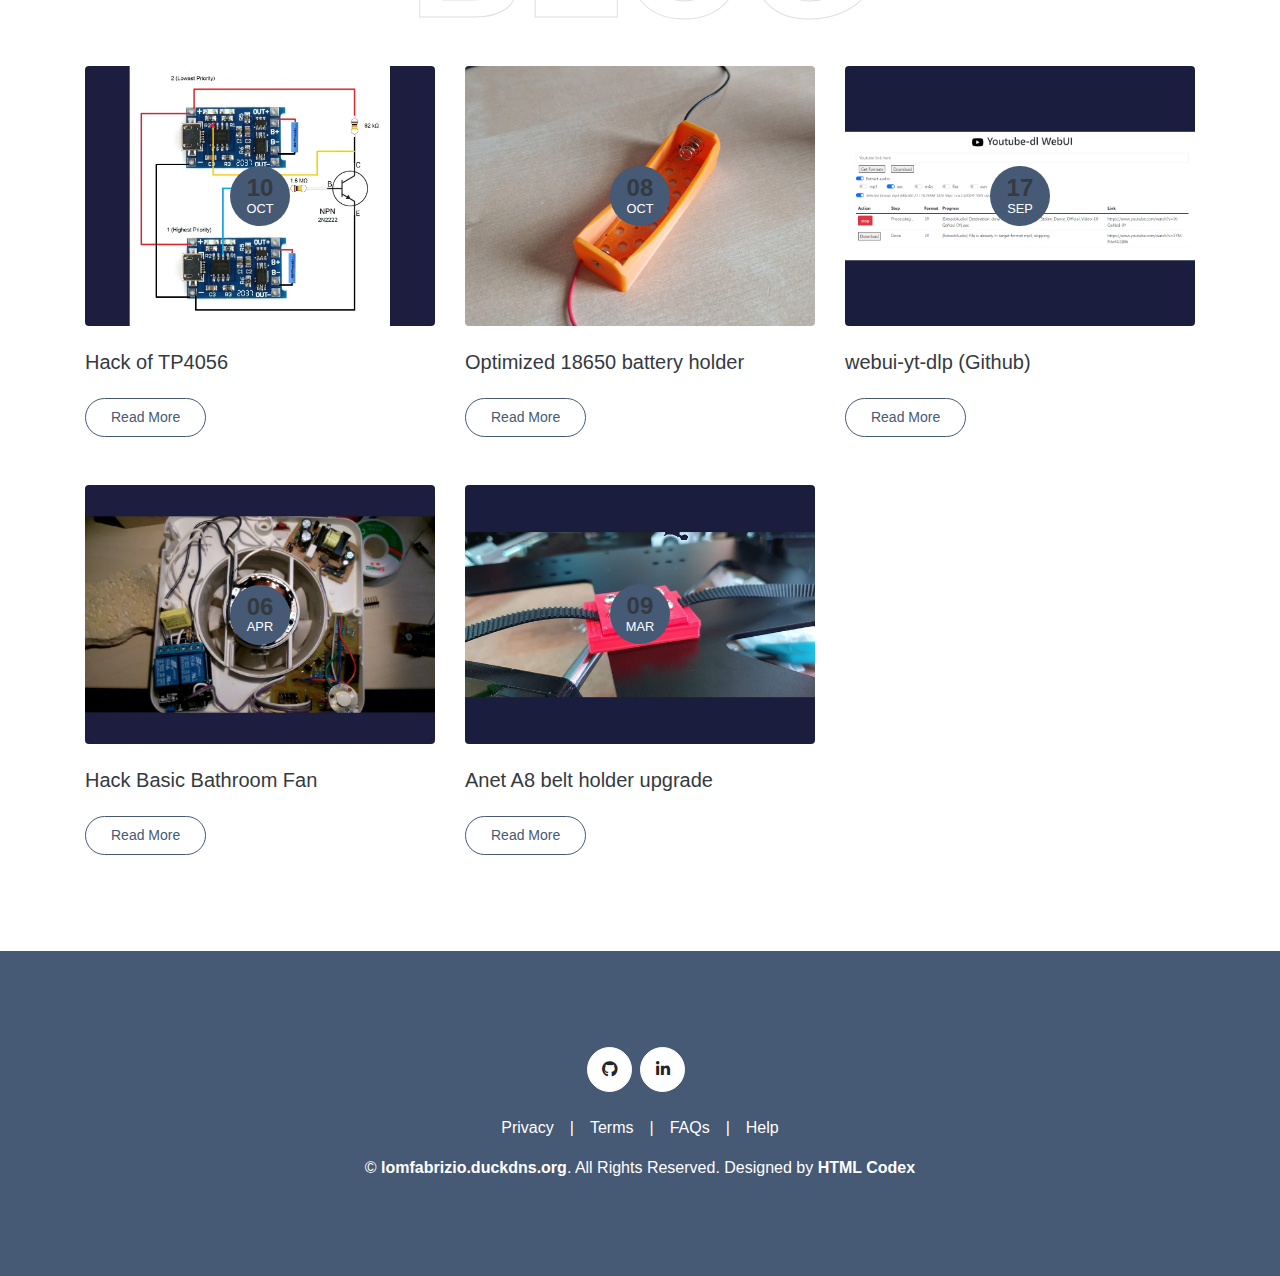
==== commit 6dae541b: "update infos" ====
--- a/index.html
+++ b/index.html
@@ -11,10 +11,10 @@
     <!-- Favicon -->
     <link href="img/favicon.ico" rel="icon">
 
-    <!-- Google Web Fonts -->
+    <!-- Google Web Fonts
     <link rel="preconnect" href="https://fonts.gstatic.com">
     <link href="https://fonts.googleapis.com/css2?family=Roboto:wght@300;400;500;700;900&display=swap" rel="stylesheet"> 
-
+ -->
     <!-- Font Awesome -->
     <link href="https://cdnjs.cloudflare.com/ajax/libs/font-awesome/6.2.0/css/all.min.css" rel="stylesheet">
 
@@ -90,7 +90,7 @@
         <div class="container">
             <div class="row align-items-center">
                 <div class="col-lg-5 px-5 pl-lg-0 pb-5 pb-lg-0">
-                    <img class="img-fluid w-100 rounded-circle shadow-sm" src="img/profile.jpg" alt="">
+                    <img class="img-fluid w-80 rounded-circle shadow-sm" style="max-width: 80% !important" src="img/profile.jpg" alt="">
                 </div>
                 <div class="col-lg-7 text-center text-lg-left">
                     <h3 class="text-white font-weight-normal mb-3">I'm</h3>
